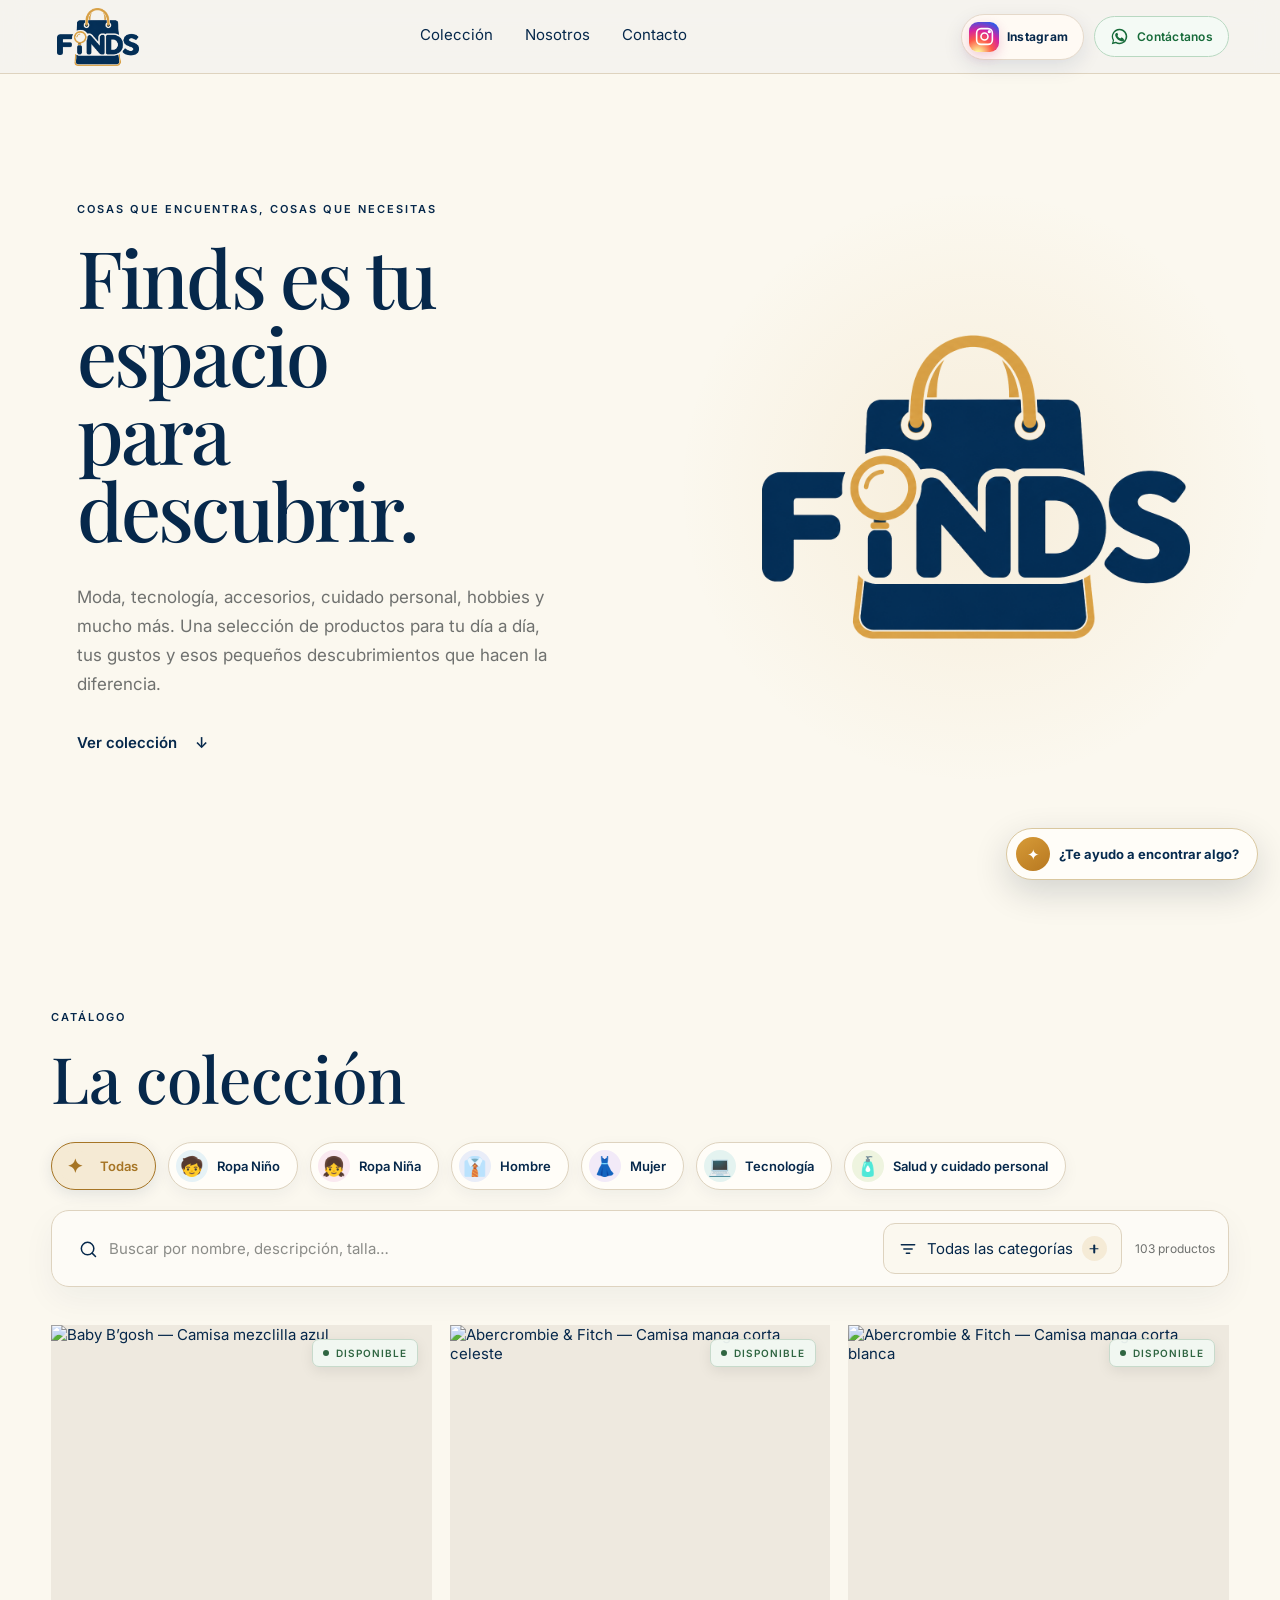
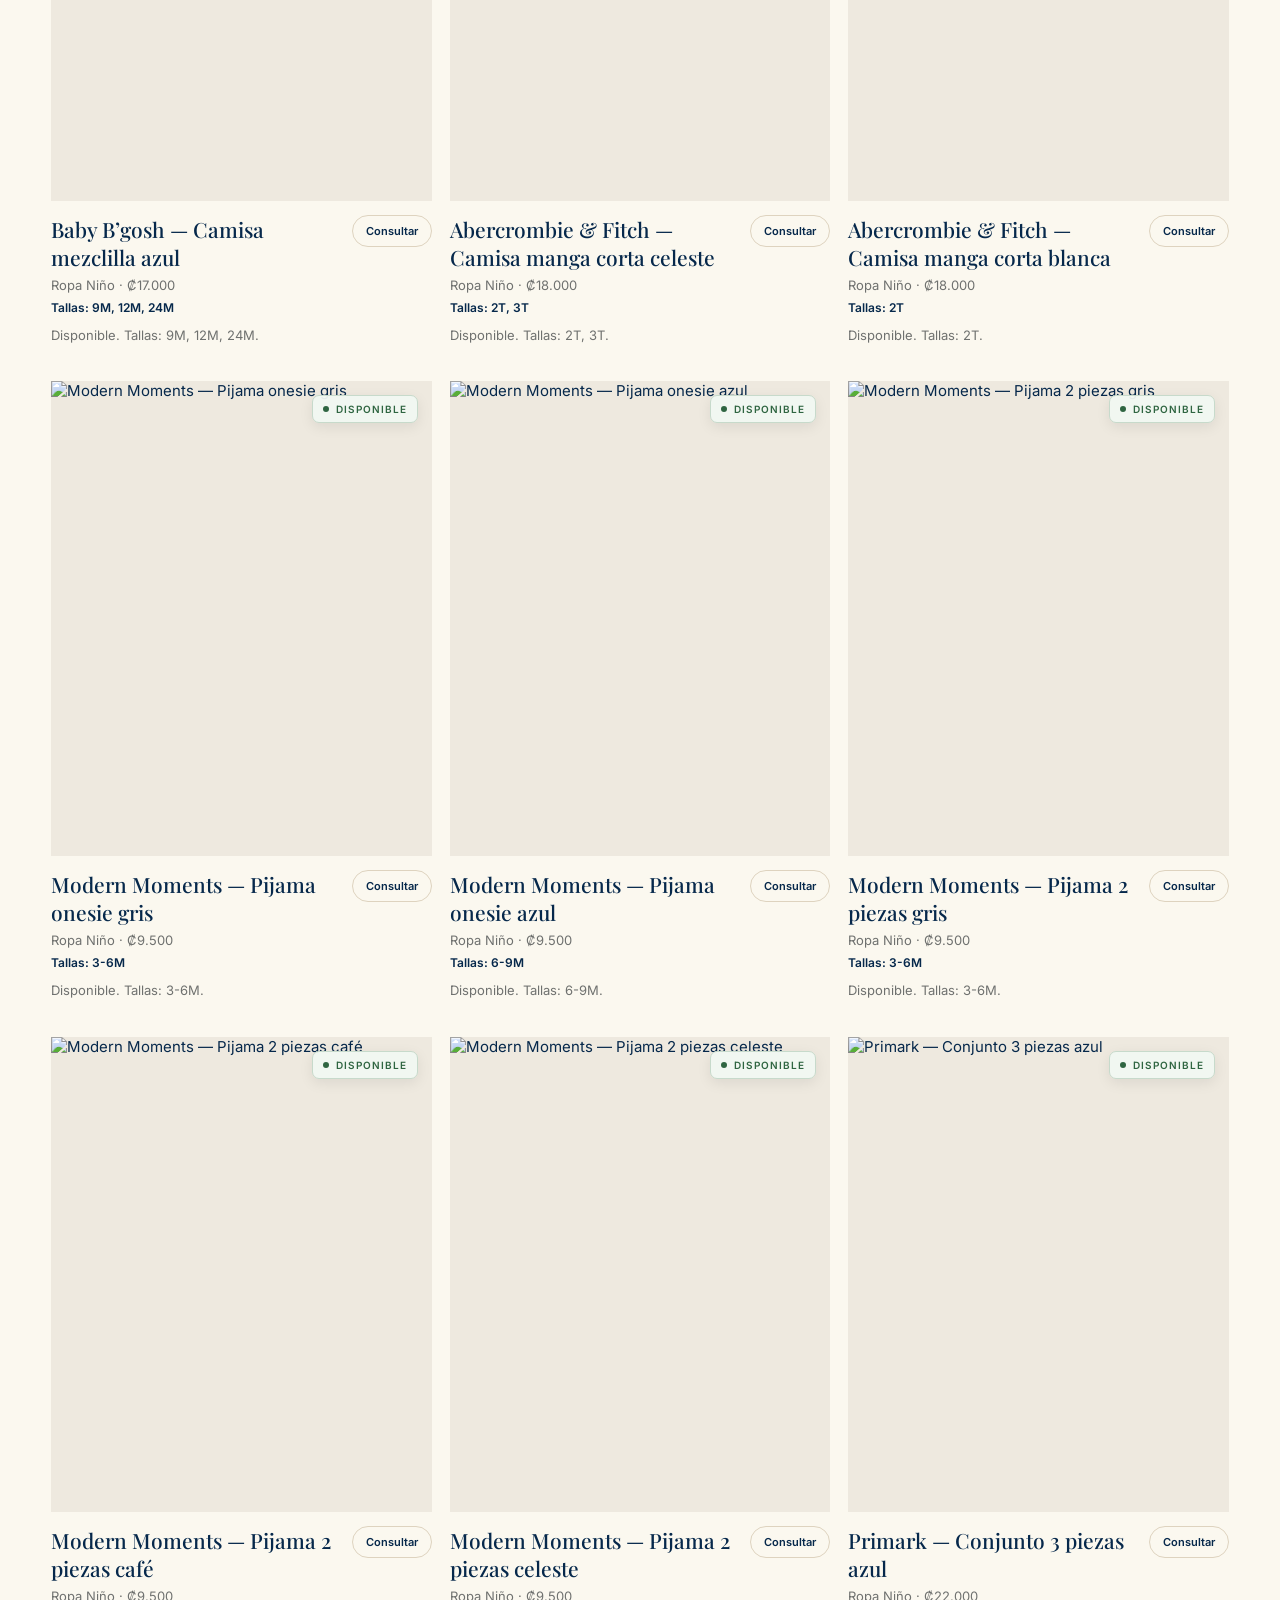
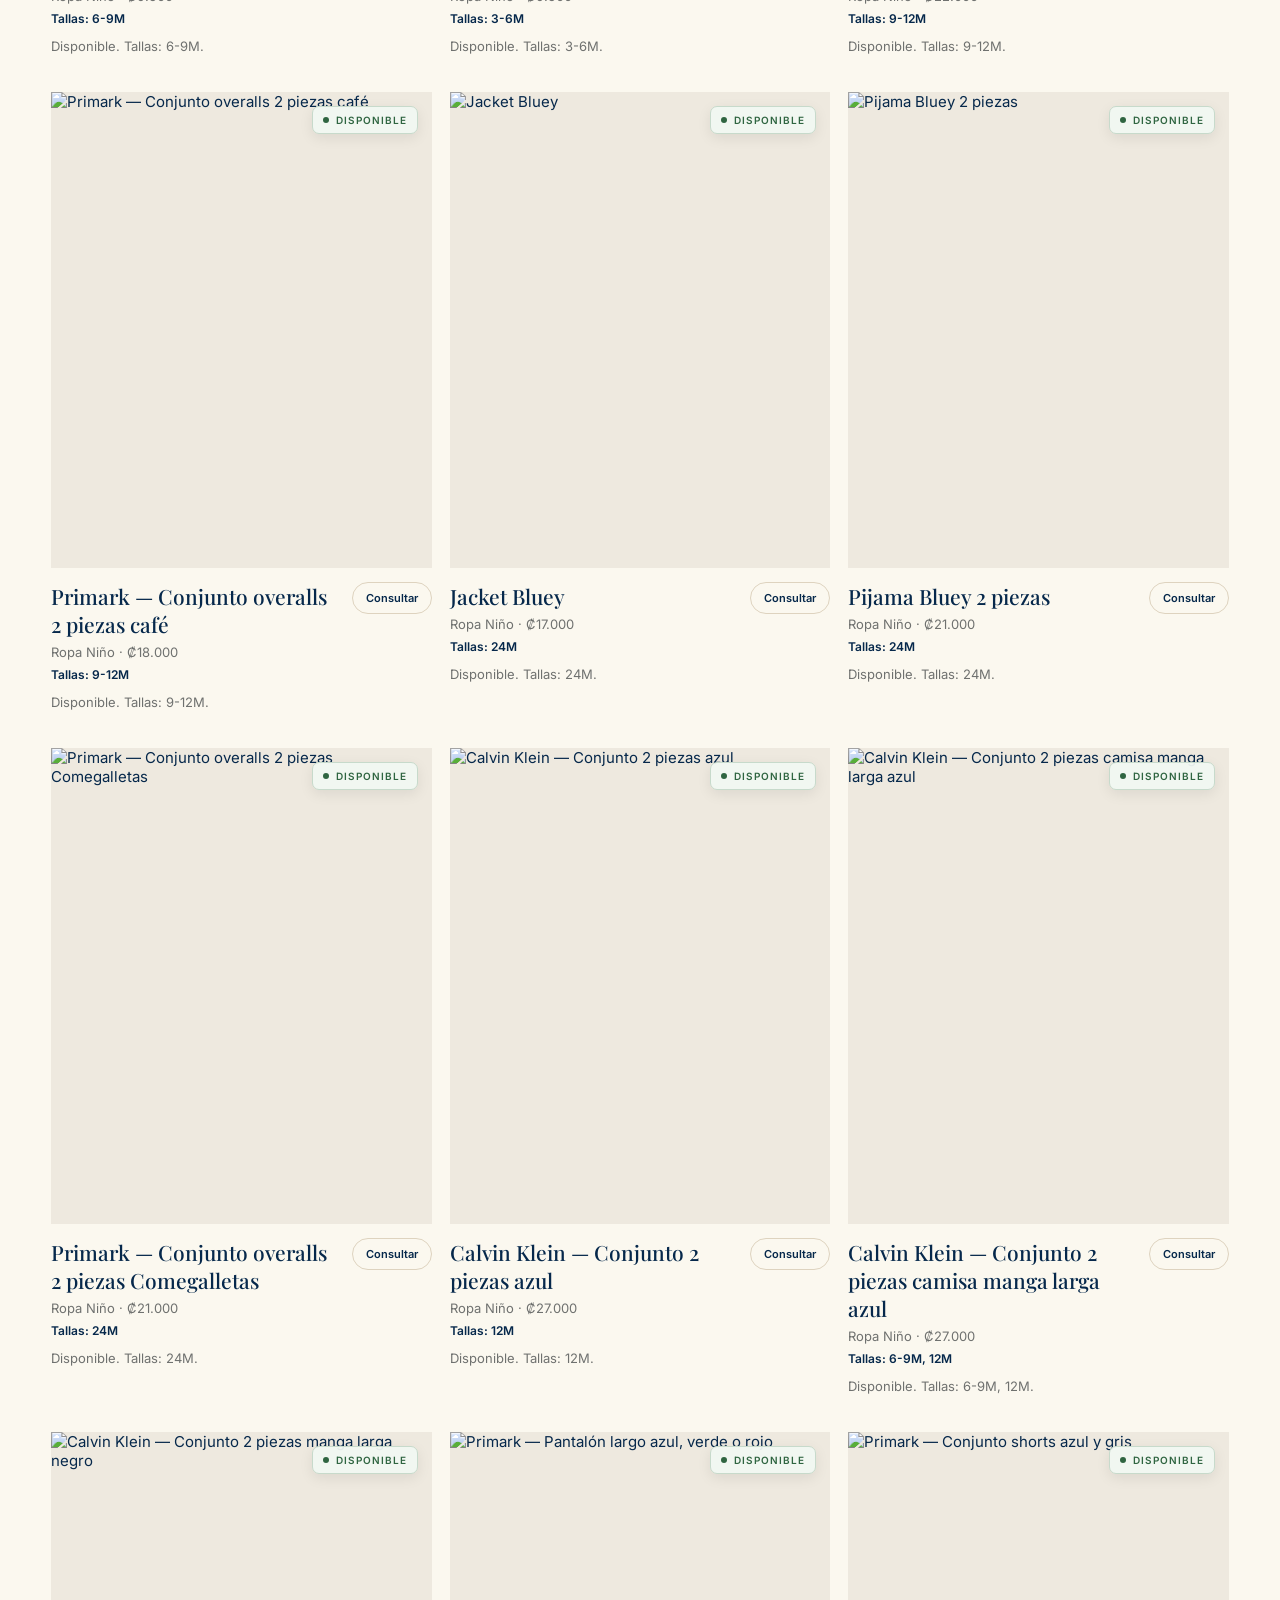
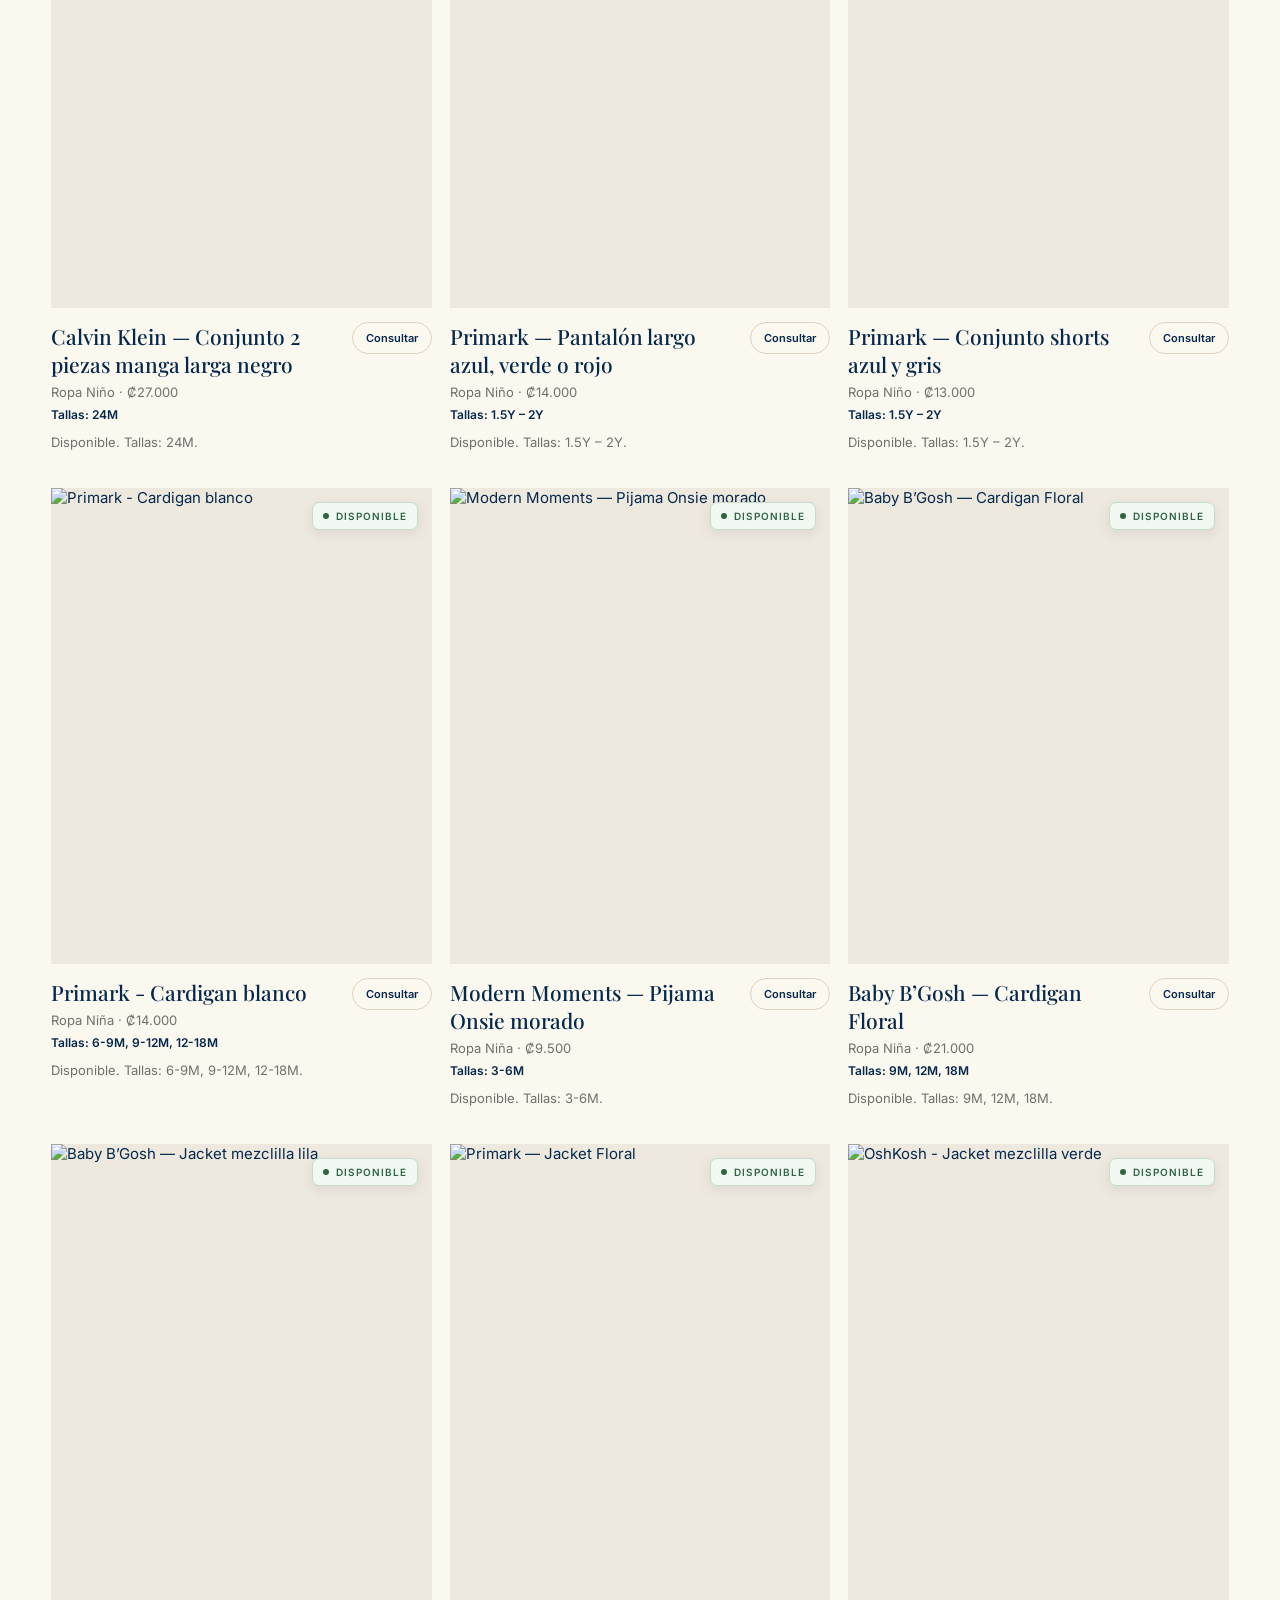
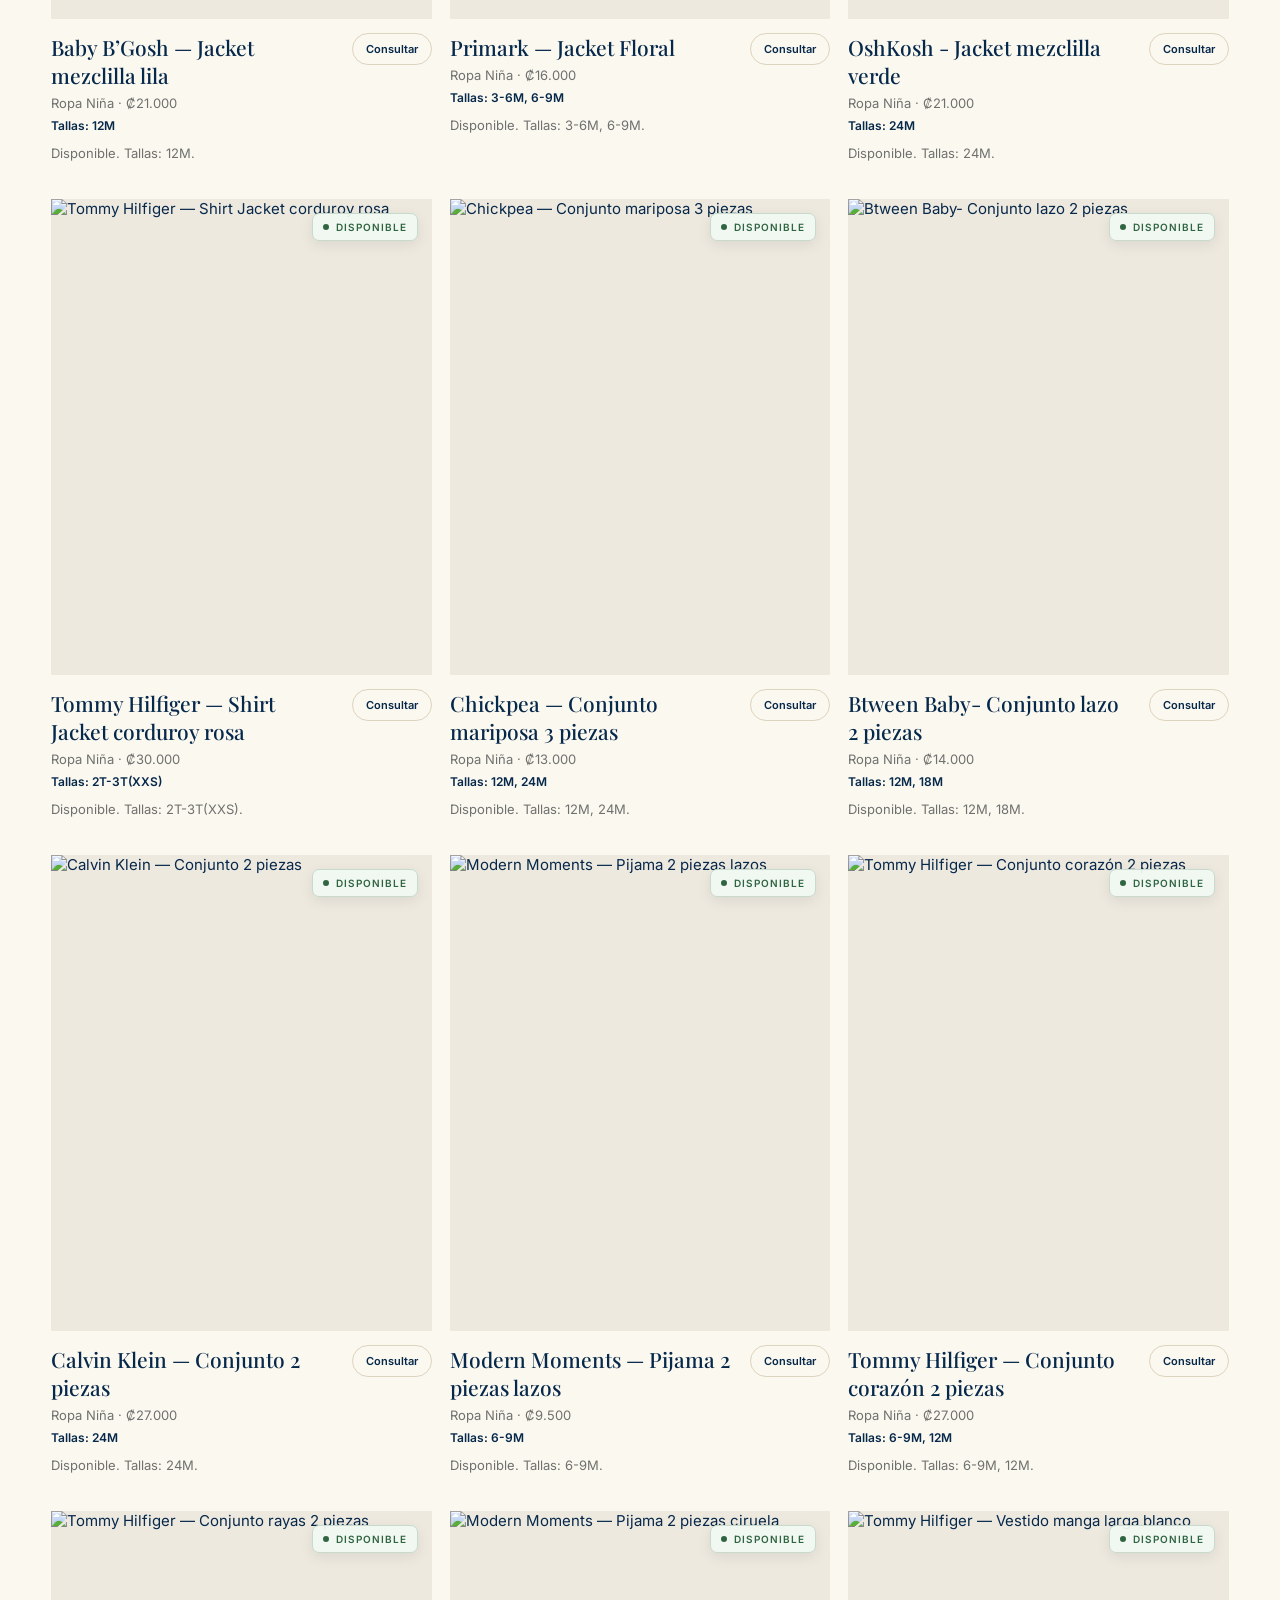
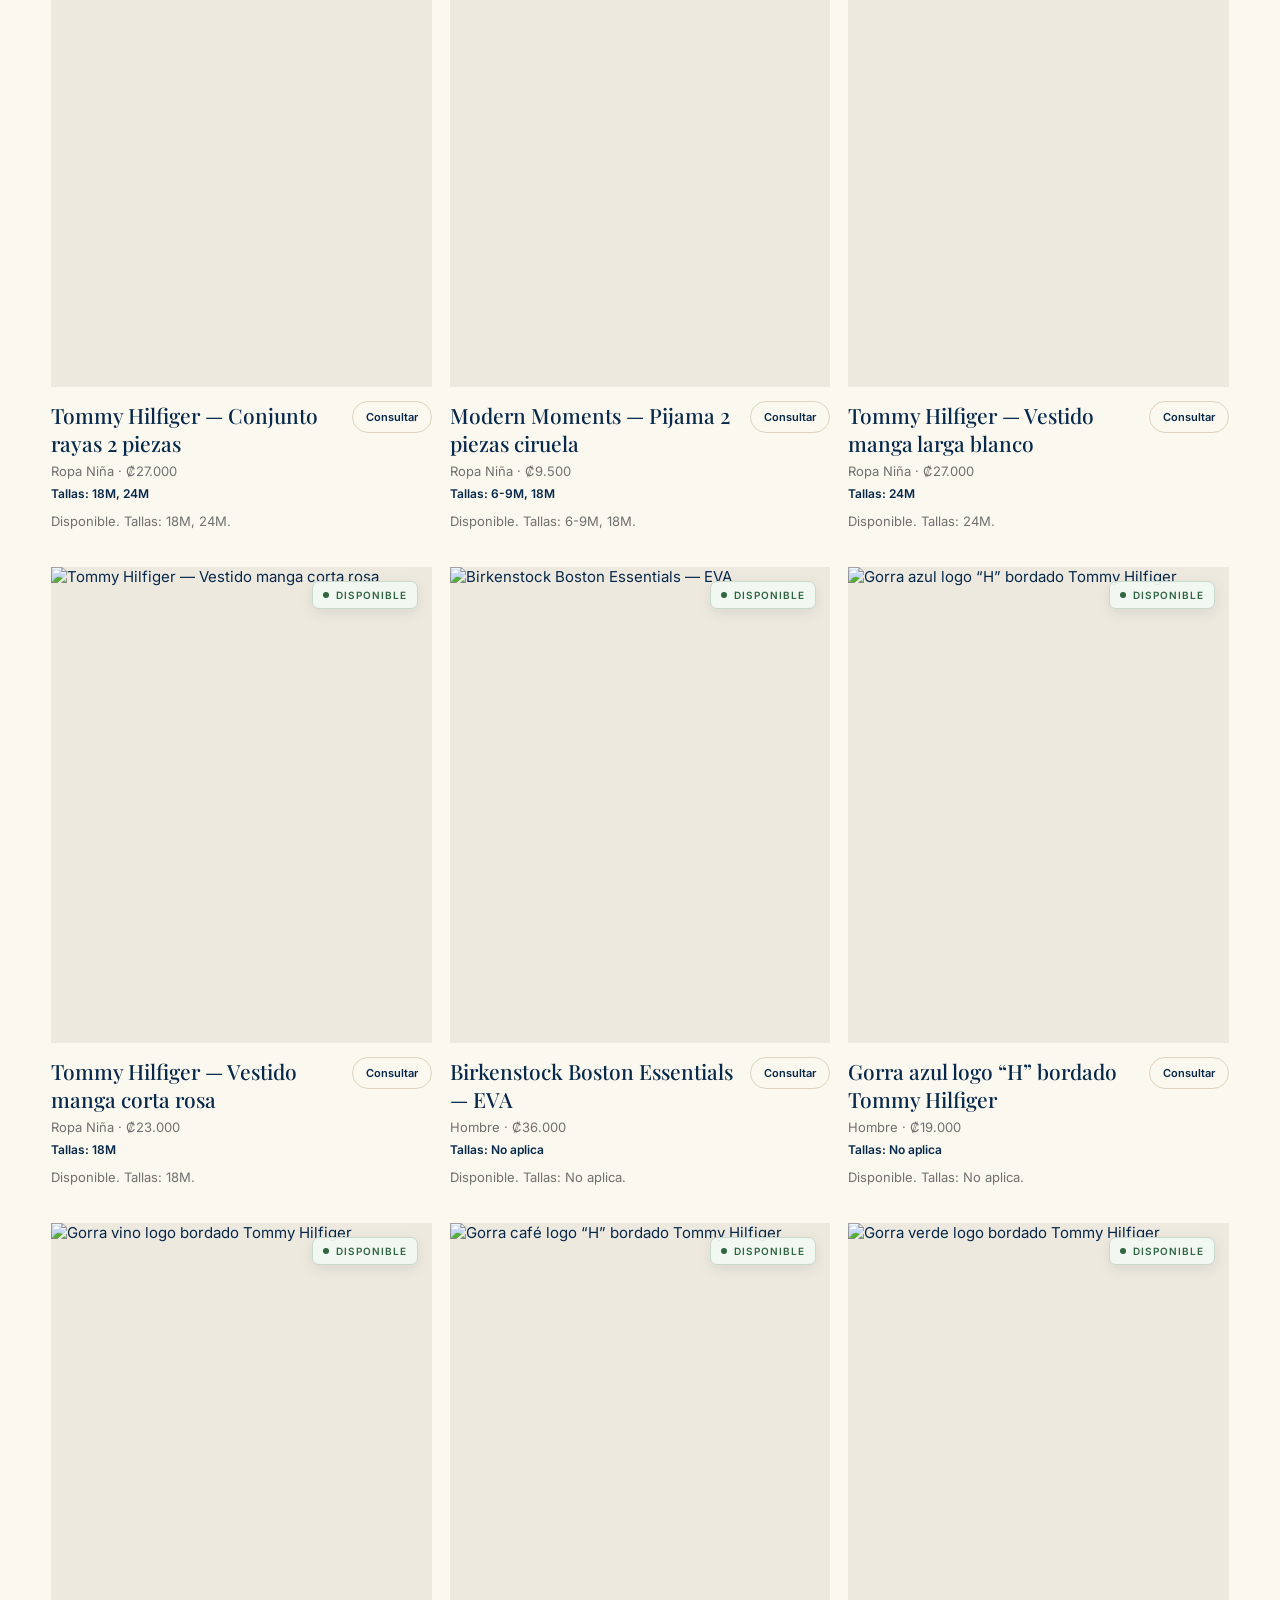
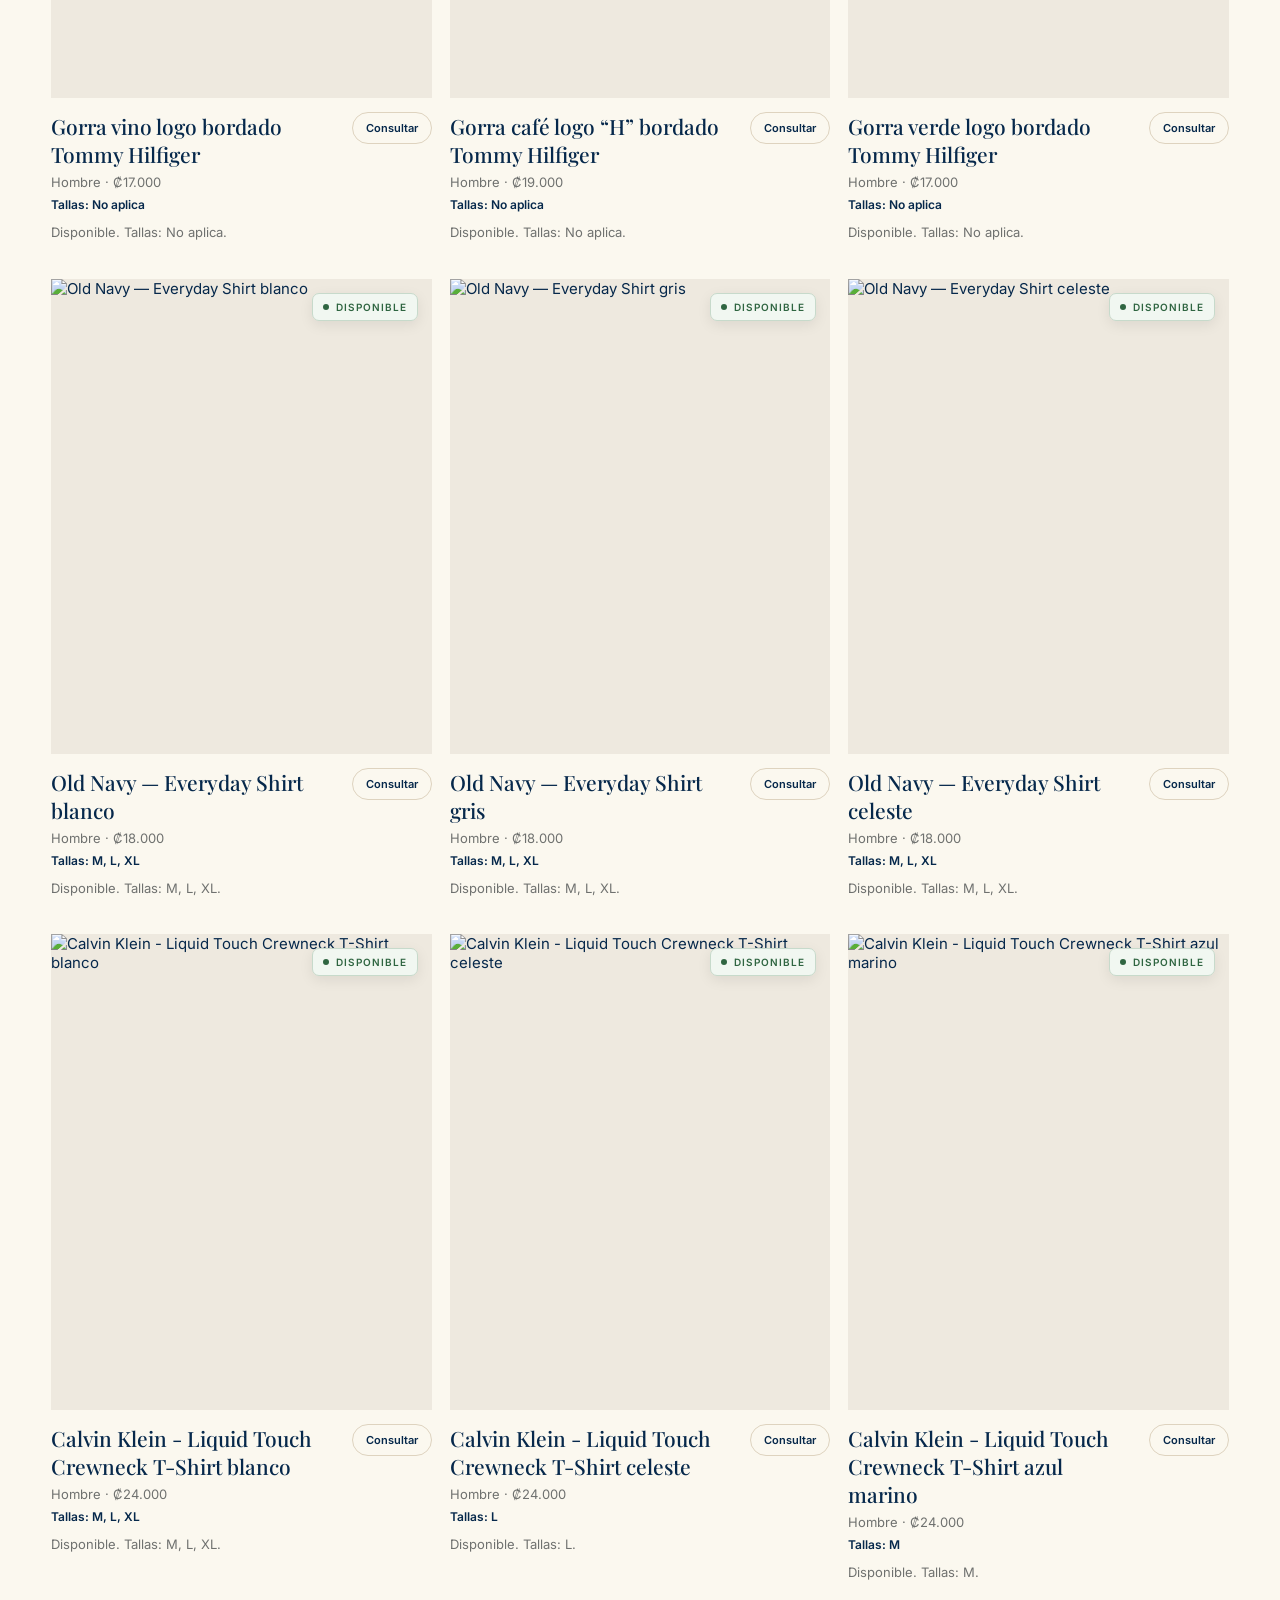
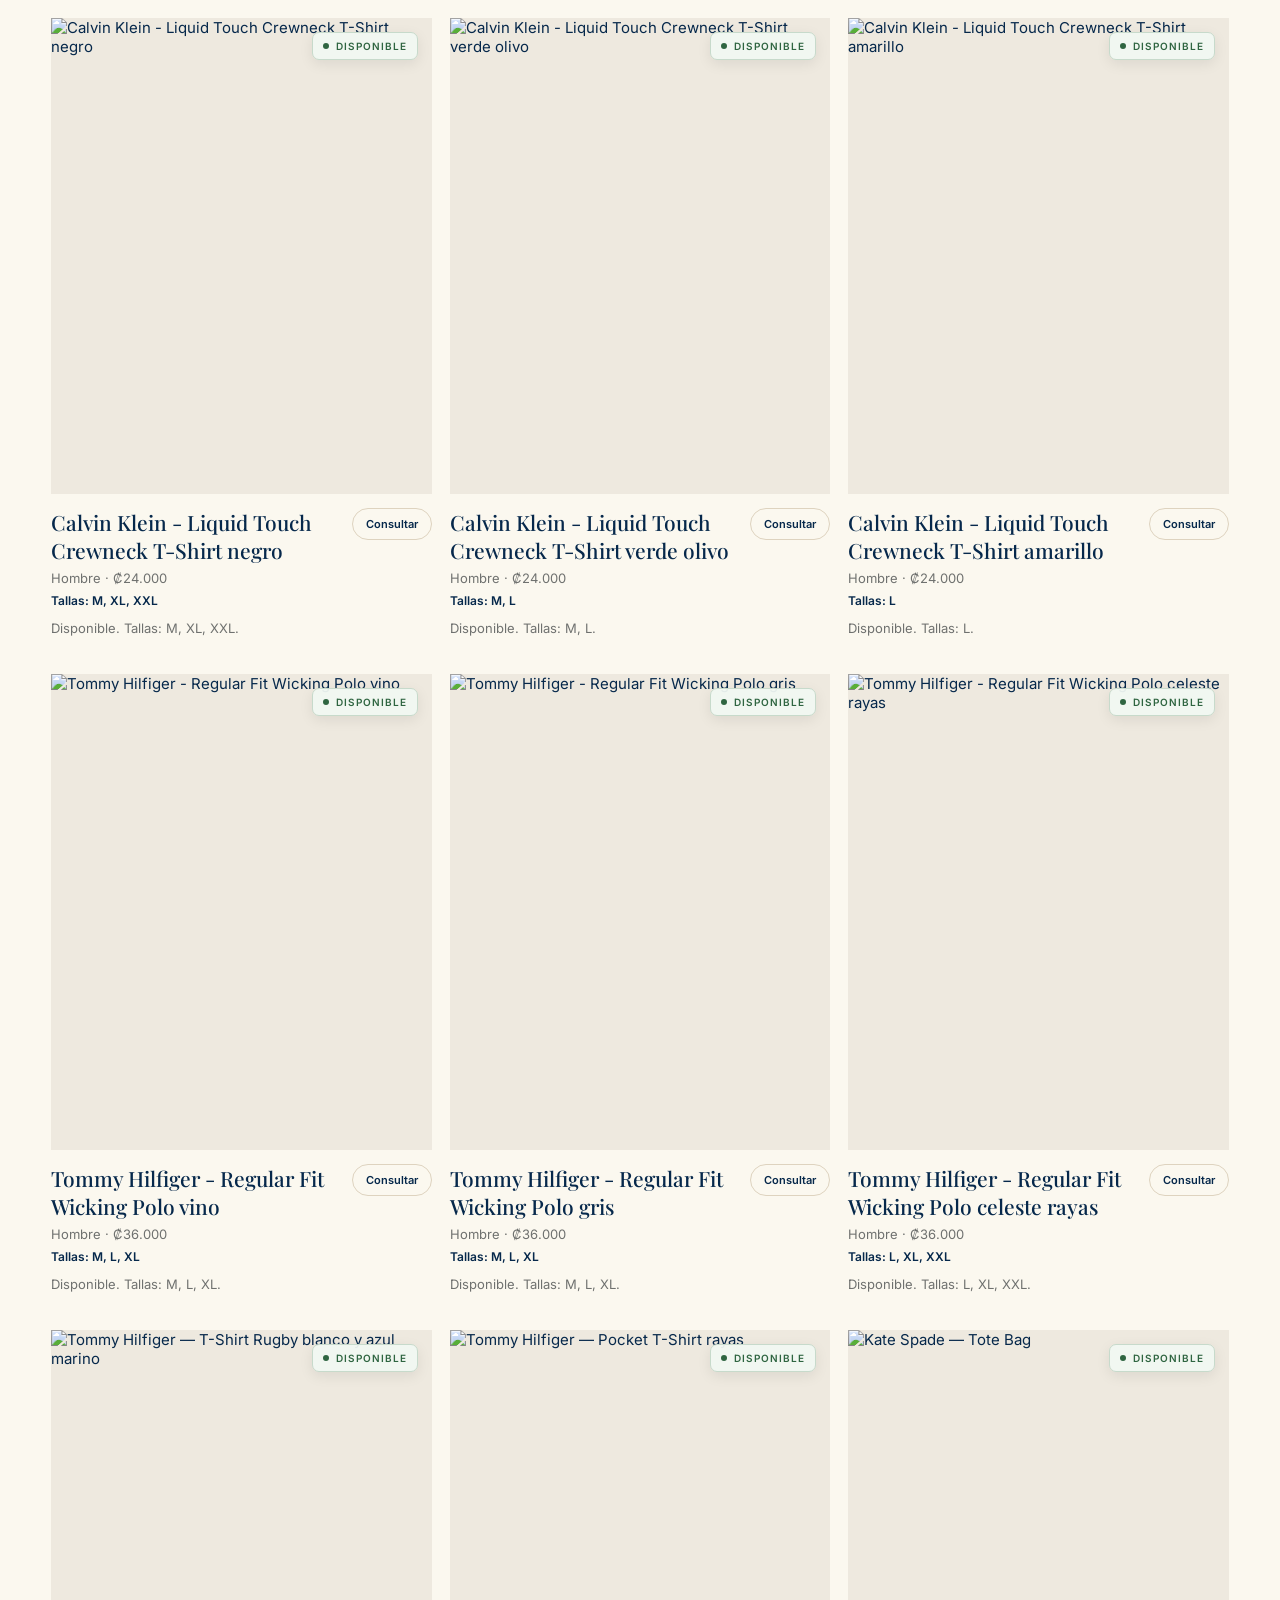
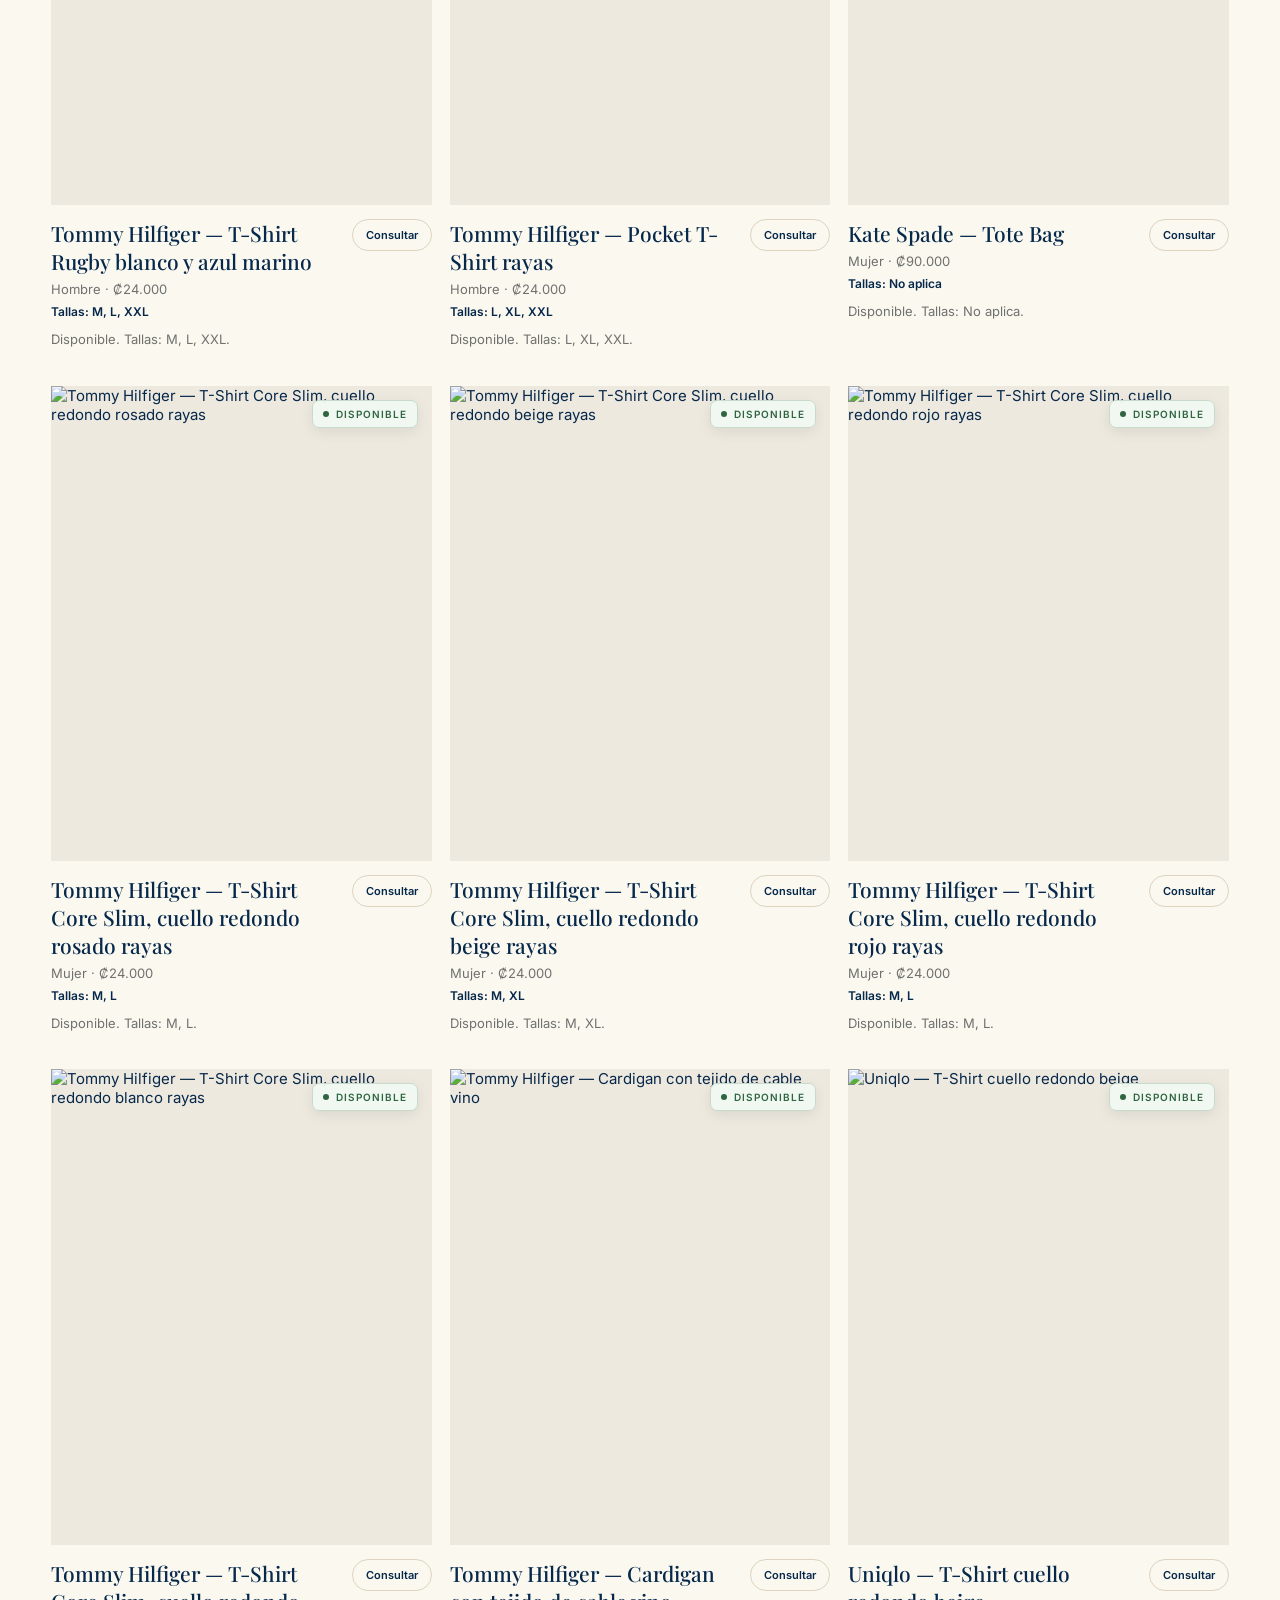
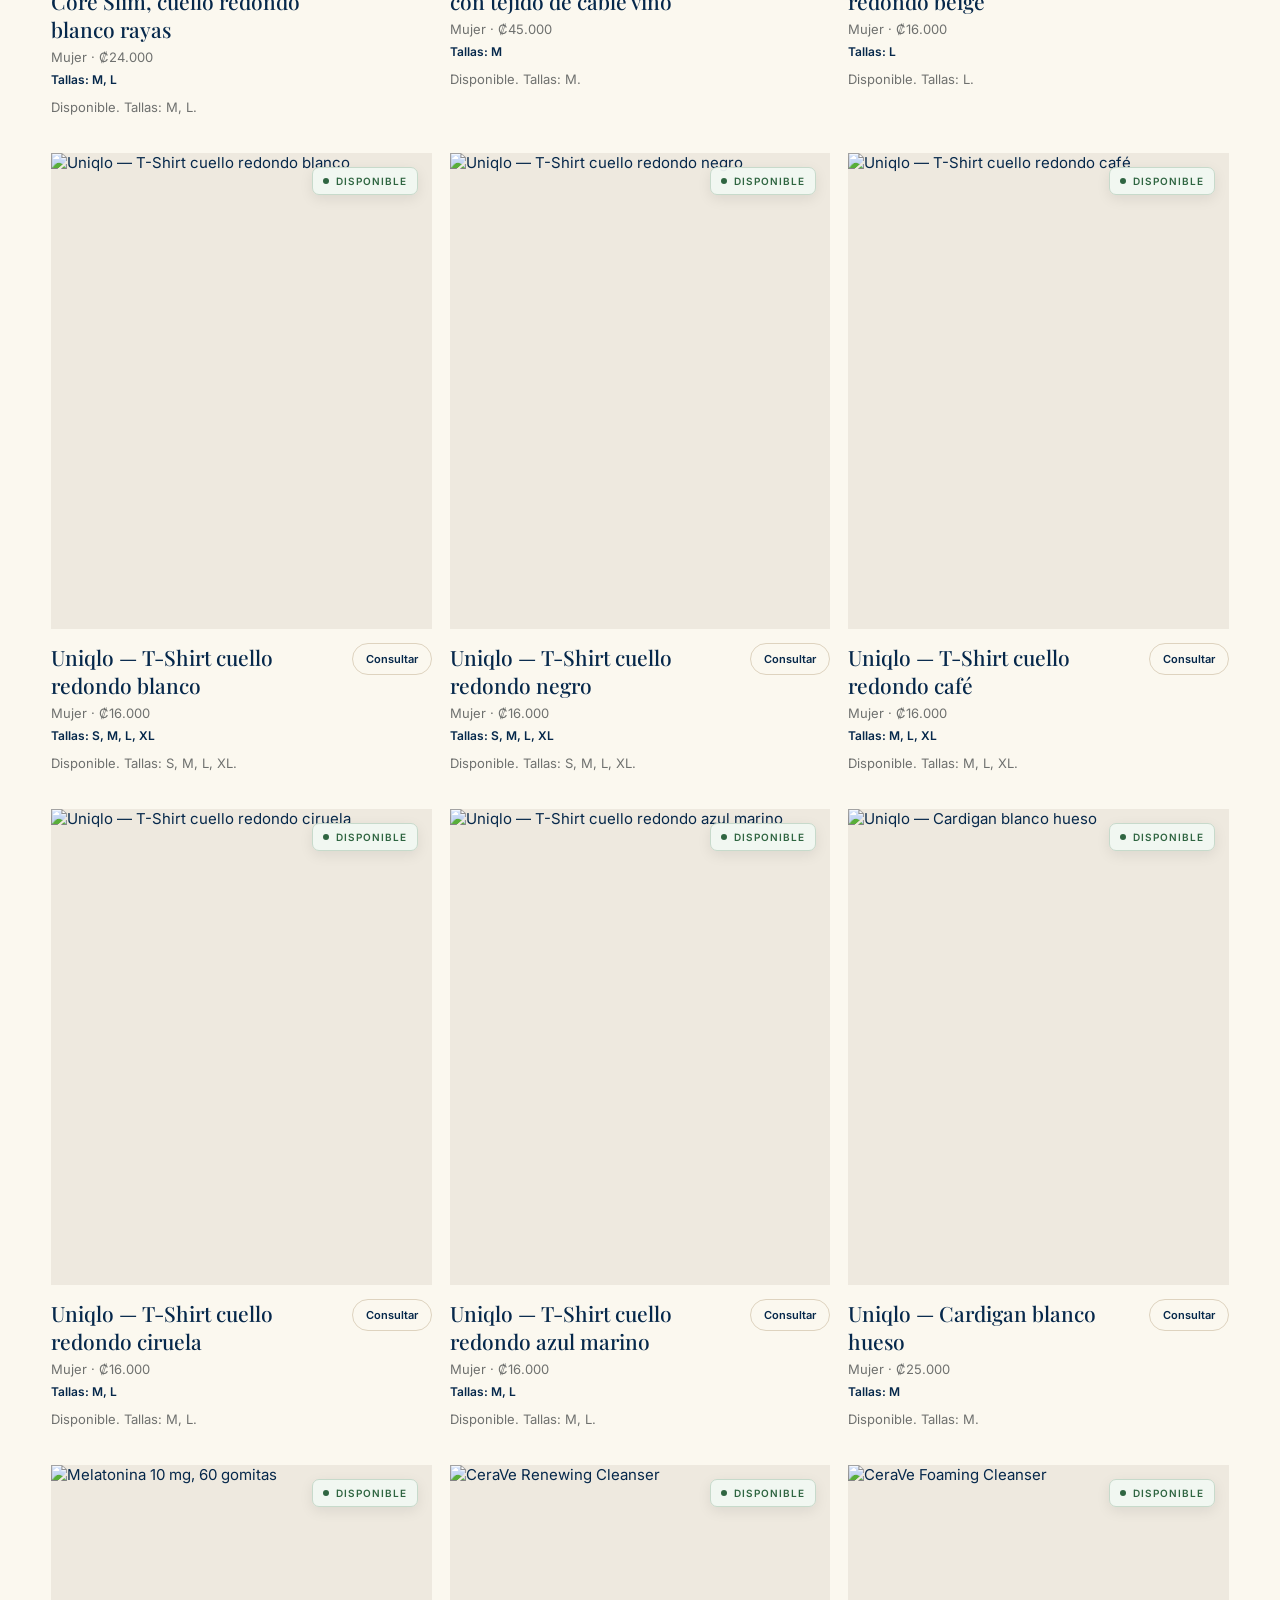
==== index.html @ 763e4878 "Agregar asistente inteligente del catálogo" ====
<!doctype html>
<html lang="es">
<head>
  <meta charset="UTF-8">
  <meta name="viewport" content="width=device-width, initial-scale=1.0">
  <meta name="description" content="Finds es tu espacio para descubrir moda, tecnología, accesorios, cuidado personal, hobbies y mucho más.">
  <title>Finds — Catálogo</title>
  <link rel="preconnect" href="https://fonts.googleapis.com">
  <link rel="preconnect" href="https://fonts.gstatic.com" crossorigin>
  <link href="https://fonts.googleapis.com/css2?family=Inter:wght@400;500;600&family=Playfair+Display:wght@500;600&display=swap" rel="stylesheet">
  <link rel="stylesheet" href="styles.css?v=33">
</head>
<body>
  <header class="site-header">
    <a class="brand" href="#inicio" aria-label="Finds — Ir al inicio"><img src="logo-finds.png?v=2" alt="Finds"></a>
    <nav aria-label="Navegación principal">
      <a href="#coleccion">Colección</a>
      <a href="#nosotros">Nosotros</a>
      <a href="#contacto">Contacto</a>
    </nav>
    <div class="header-actions">
      <a class="header-instagram instagram-link" href="https://www.instagram.com/finds_cr/" target="_blank" rel="noopener" aria-label="Seguir a Finds en Instagram">
        <span class="instagram-logo" aria-hidden="true"><svg viewBox="0 0 24 24"><rect x="3" y="3" width="18" height="18" rx="5"></rect><circle cx="12" cy="12" r="4"></circle><circle cx="17.5" cy="6.5" r="1"></circle></svg></span>
        <span class="instagram-label">Instagram</span>
      </a>
      <a class="header-whatsapp whatsapp-general" href="#" target="_blank" rel="noopener" aria-label="Contactar a Finds por WhatsApp">
        <svg viewBox="0 0 32 32" aria-hidden="true">
          <path d="M16 3a13 13 0 0 0-11.2 19.6L3 29l6.6-1.7A13 13 0 1 0 16 3Zm0 23.6c-2.1 0-4.1-.6-5.8-1.7l-.4-.2-3.9 1 1.1-3.8-.3-.4A10.6 10.6 0 1 1 16 26.6Zm5.8-8c-.3-.2-1.9-.9-2.2-1-.3-.1-.5-.2-.7.2-.2.3-.8 1-1 1.2-.2.2-.4.2-.7.1-1.9-.9-3.2-1.7-4.5-3.9-.3-.5.3-.5.9-1.7.1-.2 0-.4 0-.6l-1-2.5c-.3-.6-.6-.5-.9-.5h-.7c-.3 0-.7.1-1 .5-.3.3-1.3 1.3-1.3 3.2s1.4 3.7 1.6 4c.2.3 2.7 4.1 6.5 5.7.9.4 1.6.6 2.2.8.9.3 1.7.2 2.4.1.7-.1 1.9-.8 2.2-1.5.3-.7.3-1.4.2-1.5-.2-.3-.4-.4-.7-.6Z"/>
        </svg>
        <span>Contáctanos</span>
      </a>
      <button class="menu-button" aria-label="Abrir menú" aria-expanded="false">Menú</button>
    </div>
  </header>

  <main>
    <section class="hero" id="inicio">
      <div class="hero-copy">
        <p class="eyebrow">Cosas que encuentras, cosas que necesitas</p>
        <h1>Finds es tu espacio<br>para descubrir.</h1>
        <p class="intro">Moda, tecnología, accesorios, cuidado personal, hobbies y mucho más. Una selección de productos para tu día a día, tus gustos y esos pequeños descubrimientos que hacen la diferencia.</p>
        <a class="text-link" href="#coleccion">Ver colección <span aria-hidden="true">↓</span></a>
      </div>
      <div class="hero-art">
        <img class="hero-logo" src="logo-finds.png?v=2" alt="Finds">
      </div>
    </section>

    <section class="catalog-section" id="coleccion">
      <div class="section-heading">
        <div>
          <p class="eyebrow">Catálogo</p>
          <h2>La colección</h2>
        </div>
      </div>
      <div class="category-shortcuts" role="group" aria-label="Categorías del catálogo">
        <button class="category-shortcut active" type="button" data-filter="Todos" aria-pressed="true" style="--category-color:#a67525;--category-tint:#f5ead4"><span class="category-shortcut-icon" aria-hidden="true">✦</span><span>Todas</span></button>
        <button class="category-shortcut" type="button" data-filter="nino" aria-pressed="false" style="--category-color:#38738b;--category-tint:#e6f2f6"><span class="category-shortcut-icon" aria-hidden="true">🧒</span><span>Ropa Niño</span></button>
        <button class="category-shortcut" type="button" data-filter="nina" aria-pressed="false" style="--category-color:#ae5d7e;--category-tint:#fae9f0"><span class="category-shortcut-icon" aria-hidden="true">👧</span><span>Ropa Niña</span></button>
        <button class="category-shortcut" type="button" data-filter="hombre" aria-pressed="false" style="--category-color:#536b9b;--category-tint:#e9edf8"><span class="category-shortcut-icon" aria-hidden="true">👔</span><span>Hombre</span></button>
        <button class="category-shortcut" type="button" data-filter="mujer" aria-pressed="false" style="--category-color:#885d9b;--category-tint:#f2eaf8"><span class="category-shortcut-icon" aria-hidden="true">👗</span><span>Mujer</span></button>
        <button class="category-shortcut" type="button" data-filter="tecnologia" aria-pressed="false" style="--category-color:#2d7b78;--category-tint:#e4f3f0"><span class="category-shortcut-icon" aria-hidden="true">💻</span><span>Tecnología</span></button>
        <button class="category-shortcut" type="button" data-filter="salud" aria-pressed="false" style="--category-color:#6b813a;--category-tint:#eef4df"><span class="category-shortcut-icon" aria-hidden="true">🧴</span><span>Salud y cuidado personal</span></button>
      </div>
      <div class="catalog-tools" role="search" aria-label="Buscar y filtrar el catálogo">
        <label class="catalog-search" for="catalog-search">
          <svg viewBox="0 0 24 24" aria-hidden="true"><path d="m21 21-4.35-4.35m2.35-5.15A7.5 7.5 0 1 1 4 11.5a7.5 7.5 0 0 1 15 0Z"/></svg>
          <input id="catalog-search" type="search" placeholder="Buscar por nombre, descripción, talla…" autocomplete="off">
        </label>
        <div class="category-filter">
          <button class="category-filter-button" id="category-filter-button" type="button" aria-expanded="false" aria-controls="category-menu">
            <svg viewBox="0 0 24 24" aria-hidden="true"><path d="M4 7h16M7 12h10m-7 5h4"/></svg>
            <span id="category-filter-label">Todas las categorías</span>
            <span class="category-toggle-icon" aria-hidden="true"></span>
          </button>
          <div class="category-menu" id="category-menu" role="menu" hidden>
            <button class="category-option active" type="button" role="menuitemradio" aria-checked="true" data-filter="Todos">Todas las categorías</button>
            <button class="category-option" type="button" role="menuitemradio" aria-checked="false" data-filter="nino">Ropa Niño</button>
            <button class="category-option" type="button" role="menuitemradio" aria-checked="false" data-filter="nina">Ropa Niña</button>
            <button class="category-option" type="button" role="menuitemradio" aria-checked="false" data-filter="hombre">Hombre</button>
            <button class="category-option" type="button" role="menuitemradio" aria-checked="false" data-filter="mujer">Mujer</button>
            <button class="category-option" type="button" role="menuitemradio" aria-checked="false" data-filter="tecnologia">Tecnología</button>
            <button class="category-option" type="button" role="menuitemradio" aria-checked="false" data-filter="salud">Salud y cuidado personal</button>
          </div>
        </div>
        <p class="results-count" id="results-count" aria-live="polite"></p>
      </div>
      <div class="product-grid" id="product-grid" aria-live="polite"></div>
    </section>

    <section class="story" id="nosotros">
      <p class="eyebrow">Acerca de nosotros</p>
      <div class="story-copy">
        <h2>¡Bienvenidos a Finds!</h2>
        <p><strong>Cosas que encuentras, cosas que necesitas.</strong></p>
        <p>En Finds creemos que siempre hay algo especial en descubrir un producto que te encanta, que hace tu vida más sencilla o que simplemente no sabías que necesitabas.</p>
        <p>Somos una tienda en línea que nace con una idea sencilla: reunir en un solo lugar una selección de productos que combinan estilo, utilidad, calidad y buenos precios.</p>
        <p>Desde ropa y accesorios hasta tecnología, productos de salud y cuidado personal, artículos para tus hobbies y mucho más, en Finds buscamos ofrecer opciones para diferentes gustos, necesidades y estilos de vida.</p>
        <p>Nos apasiona descubrir productos interesantes, encontrar buenas oportunidades y compartirlas con vos. Por eso, queremos que cada visita a nuestra tienda sea una experiencia de descubrimiento, donde podás encontrar tanto lo que estabas buscando como algo que te sorprenda.</p>
        <p>Creemos en una experiencia de compra sencilla, cercana y confiable, con variedad de productos y atención a los detalles.</p>
        <p><strong>Porque las mejores compras a veces no se buscan… ¡se encuentran!</strong></p>
        <span class="story-note">Finds. Cosas que encuentras, cosas que necesitas.</span>
      </div>
    </section>

    <section class="contact" id="contacto">
      <p class="eyebrow">Atención personal</p>
      <h2>¿Te interesa una pieza?</h2>
      <p>Escríbenos para confirmar disponibilidad, formas de entrega y resolver cualquier consulta. También puedes seguir nuestros nuevos hallazgos en Instagram.</p>
      <div class="contact-actions">
        <a class="primary-button whatsapp-general" href="#" target="_blank" rel="noopener">Hablar por WhatsApp</a>
        <a class="instagram-button instagram-link" href="https://www.instagram.com/finds_cr/" target="_blank" rel="noopener">
          <span class="instagram-icon" aria-hidden="true"><svg viewBox="0 0 24 24"><rect x="3" y="3" width="18" height="18" rx="5"></rect><circle cx="12" cy="12" r="4"></circle><circle cx="17.5" cy="6.5" r="1"></circle></svg></span>
          <span><strong>@finds_cr</strong><small>Síguenos en Instagram</small></span>
        </a>
      </div>
    </section>
  </main>

  <footer>
    <a class="brand brand-footer" href="#inicio" aria-label="Finds — Volver al inicio"><img src="logo-finds.png?v=2" alt="Finds"></a>
    <p>Catálogo independiente · Costa Rica</p>
    <a class="footer-instagram instagram-link" href="https://www.instagram.com/finds_cr/" target="_blank" rel="noopener" aria-label="Instagram de Finds"><span class="instagram-logo instagram-logo-small" aria-hidden="true"><svg viewBox="0 0 24 24"><rect x="3" y="3" width="18" height="18" rx="5"></rect><circle cx="12" cy="12" r="4"></circle><circle cx="17.5" cy="6.5" r="1"></circle></svg></span><span>@finds_cr</span></a>
    <p id="copyright"></p>
  </footer>

  <div class="image-viewer" id="image-viewer" role="dialog" aria-modal="true" aria-labelledby="image-viewer-caption" hidden>
    <button class="image-viewer-close" type="button" aria-label="Cerrar imagen" data-close-viewer>×</button>
    <figure class="image-viewer-content">
      <img id="image-viewer-photo" src="" alt="">
      <figcaption class="image-viewer-details">
        <strong id="image-viewer-caption"></strong>
        <span id="image-viewer-meta"></span>
        <span id="image-viewer-description"></span>
      </figcaption>
      <a class="image-viewer-contact" id="image-viewer-contact" href="#" target="_blank" rel="noopener">
        <span class="image-viewer-contact-icon" aria-hidden="true">
          <svg viewBox="0 0 32 32">
            <path d="M16 3a13 13 0 0 0-11.2 19.6L3 29l6.6-1.7A13 13 0 1 0 16 3Zm0 23.6c-2.1 0-4.1-.6-5.8-1.7l-.4-.2-3.9 1 1.1-3.8-.3-.4A10.6 10.6 0 1 1 16 26.6Zm5.8-8c-.3-.2-1.9-.9-2.2-1-.3-.1-.5-.2-.7.2-.2.3-.8 1-1 1.2-.2.2-.4.2-.7.1-1.9-.9-3.2-1.7-4.5-3.9-.3-.5.3-.5.9-1.7.1-.2 0-.4 0-.6l-1-2.5c-.3-.6-.6-.5-.9-.5h-.7c-.3 0-.7.1-1 .5-.3.3-1.3 1.3-1.3 3.2s1.4 3.7 1.6 4c.2.3 2.7 4.1 6.5 5.7.9.4 1.6.6 2.2.8.9.3 1.7.2 2.4.1.7-.1 1.9-.8 2.2-1.5.3-.7.3-1.4.2-1.5-.2-.3-.4-.4-.7-.6Z"/>
          </svg>
        </span>
        <span><strong>¿Te gusta?</strong><small>Contáctanos para más información y disponibilidad.</small></span>
      </a>
    </figure>
  </div>

  <dialog class="lead-dialog" id="lead-dialog">
    <form id="lead-form">
      <button class="lead-close" type="button" aria-label="Cerrar">×</button>
      <p class="eyebrow">Atención personalizada</p><h2>Antes de conversar</h2>
      <p>Déjanos tus datos para atenderte mejor y mantener el historial de tu consulta.</p>
      <label>Nombre<input name="name" required autocomplete="name" maxlength="100"></label>
      <label>Teléfono<input name="phone" required autocomplete="tel" inputmode="tel" minlength="8" maxlength="20" placeholder="8888-8888"></label>
      <label>Correo <small>(opcional)</small><input name="email" type="email" autocomplete="email" maxlength="140"></label>
      <label class="lead-consent"><input name="consent" type="checkbox" required> Acepto que Finds guarde estos datos para atender mis consultas y dar seguimiento a futuras compras.</label>
      <p id="lead-status" aria-live="polite"></p><button class="primary-button" type="submit">Continuar a WhatsApp</button>
    </form>
  </dialog>

  <aside class="finds-assistant" id="finds-assistant" aria-label="Asistente de Finds">
    <button class="assistant-launcher" id="assistant-launcher" type="button" aria-expanded="false" aria-controls="assistant-panel"><span aria-hidden="true">✦</span><strong>¿Te ayudo a encontrar algo?</strong></button>
    <section class="assistant-panel" id="assistant-panel" hidden>
      <header><div><span class="assistant-mark" aria-hidden="true">✦</span><div><strong>Finds te ayuda</strong><small>Consulta nuestro catálogo</small></div></div><button id="assistant-close" type="button" aria-label="Minimizar asistente">−</button></header>
      <div class="assistant-messages" id="assistant-messages" aria-live="polite"><div class="assistant-message is-bot">¡Hola! Puedo ayudarte a encontrar productos, tallas, precios y disponibilidad.</div></div>
      <div class="assistant-suggestions" id="assistant-suggestions"><button type="button">Ver productos disponibles</button><button type="button">Buscar por talla</button><button type="button">Buscar por precio</button></div>
      <form id="assistant-form"><label class="sr-only" for="assistant-input">Escribe tu consulta</label><input id="assistant-input" maxlength="500" autocomplete="off" placeholder="Ej.: ropa para niño talla 2T"><button type="submit" aria-label="Enviar consulta">↑</button></form>
      <small class="assistant-privacy">Las conversaciones se guardan de forma anónima para mejorar la atención.</small>
    </section>
  </aside>

  <script src="app.js?v=32"></script>
  <script src="assistant.js?v=1"></script>
</body>
</html>
---- styles.css ----
:root {
  --ink: #06284b;
  --paper: #fbf8ef;
  --muted: #6f716f;
  --line: #ded3bf;
  --accent: #d69d40;
}

* { box-sizing: border-box; }
html { scroll-behavior: smooth; }
body {
  margin: 0;
  color: var(--ink);
  background: var(--paper);
  font-family: Inter, Arial, sans-serif;
  font-size: 15px;
}
a { color: inherit; text-decoration: none; }
button { font: inherit; }

.site-header {
  position: sticky;
  top: 0;
  z-index: 10;
  display: flex;
  align-items: center;
  justify-content: space-between;
  height: 74px;
  padding: 0 4vw;
  background: rgba(245, 243, 238, .94);
  border-bottom: 1px solid var(--line);
  backdrop-filter: blur(12px);
}
.brand { display: inline-flex; align-items: center; height: 58px; }
.brand img { display: block; width: 94px; height: 58px; object-fit: contain; }
nav { display: flex; gap: 32px; }
nav a, .text-link { border-bottom: 1px solid transparent; padding-bottom: 3px; }
nav a:hover, .text-link:hover { border-color: currentColor; }
.header-actions { display: flex; align-items: center; gap: 10px; }
.header-instagram { position: relative; display: inline-flex; align-items: center; gap: 8px; padding: 7px 15px 7px 7px; border: 1px solid #e5d9ca; border-radius: 999px; color: var(--ink); background: #fffaf4; box-shadow: 0 7px 20px rgba(6,40,75,.1); font-size: 12px; font-weight: 700; letter-spacing: .02em; transition: box-shadow .2s ease, transform .2s ease; animation: instagram-pulse 2.4s ease-in-out infinite; }
.instagram-logo { display: grid; width: 30px; height: 30px; flex: 0 0 auto; place-items: center; border-radius: 9px; color: white; background: radial-gradient(circle at 30% 105%,#fdf497 0 5%,#fdf497 6%,#fd5949 38%,#d6249f 62%,#285aeb 90%); box-shadow: 0 4px 12px rgba(193,53,132,.24); }
.instagram-logo svg { width: 21px; height: 21px; fill: none; stroke: currentColor; stroke-width: 1.8; }
.instagram-logo-small { width: 27px; height: 27px; border-radius: 8px; }
.instagram-logo-small svg { width: 18px; height: 18px; }
.header-instagram:hover { box-shadow: 0 10px 28px rgba(6,40,75,.25); transform: translateY(-2px); animation-play-state: paused; }
@keyframes instagram-pulse {
  0%, 62%, 100% { box-shadow: 0 7px 20px rgba(6,40,75,.16),0 0 0 0 rgba(214,157,64,0); }
  74% { box-shadow: 0 7px 20px rgba(6,40,75,.18),0 0 0 5px rgba(214,157,64,.18); }
  86% { box-shadow: 0 7px 20px rgba(6,40,75,.16),0 0 0 10px rgba(214,157,64,0); }
}
.header-whatsapp { position: relative; display: inline-flex; align-items: center; gap: 8px; padding: 10px 15px; border: 1px solid #b8d8c1; border-radius: 999px; color: #176b3a; background: #f4faf5; font-size: 12px; font-weight: 600; letter-spacing: .02em; transition: color .2s ease, background .2s ease, border-color .2s ease, transform .2s ease; animation: whatsapp-pulse 2.4s ease-in-out infinite; }
.header-whatsapp svg { width: 19px; height: 19px; fill: currentColor; }
.header-whatsapp:hover { color: white; background: #218b4f; border-color: #218b4f; transform: translateY(-1px); animation-play-state: paused; }
@keyframes whatsapp-pulse {
  0%, 65%, 100% { box-shadow: 0 0 0 0 rgba(33,139,79,0); }
  75% { box-shadow: 0 0 0 5px rgba(33,139,79,.12); }
  85% { box-shadow: 0 0 0 9px rgba(33,139,79,0); }
}
.menu-button { display: none; padding: 9px 15px; border: 1px solid var(--line); border-radius: 999px; background: transparent; cursor: pointer; }

.hero {
  min-height: calc(100vh - 74px);
  display: grid;
  grid-template-columns: 1.05fr .95fr;
}
.hero-copy { padding: clamp(70px, 10vw, 150px) 8vw 80px 6vw; }
.eyebrow { margin: 0 0 22px; text-transform: uppercase; letter-spacing: .18em; font-size: 11px; font-weight: 600; }
h1, h2 { font-family: "Playfair Display", Georgia, serif; font-weight: 500; margin: 0; }
h1 { font-size: clamp(48px, 6.2vw, 96px); line-height: .98; letter-spacing: -.035em; }
.intro { max-width: 510px; margin: 34px 0; color: var(--muted); font-size: 17px; line-height: 1.7; }
.text-link { display: inline-flex; gap: 18px; align-items: center; font-weight: 600; }

.hero-art {
  position: relative;
  overflow: hidden;
  min-height: 540px;
  display: grid;
  place-items: center;
  padding: clamp(48px, 7vw, 100px);
  background: radial-gradient(circle at center, rgba(214,157,64,.12), transparent 58%);
}
.hero-logo { display: block; width: min(100%, 680px); height: auto; }
.hero-art .shape { display: none; }
.shape { position: absolute; display: block; }
.shape-one { width: 54%; aspect-ratio: 1; background: #a87856; border-radius: 50%; left: 8%; top: 11%; }
.shape-two { width: 38%; height: 62%; background: var(--accent); right: 7%; top: 21%; transform: rotate(9deg); }
.shape-three { width: 58%; height: 18%; background: #ece7dc; left: 18%; bottom: 15%; transform: rotate(-8deg); }

.catalog-section { padding: 110px 4vw 130px; }
.section-heading { display: flex; justify-content: space-between; align-items: end; margin-bottom: 44px; }
.section-heading h2, .story h2, .contact h2 { font-size: clamp(40px, 5vw, 70px); line-height: 1; }
.catalog-tools { display: grid; grid-template-columns: minmax(260px, 1fr) auto auto; align-items: center; gap: 12px; margin: -10px 0 38px; padding: 12px; border: 1px solid var(--line); border-radius: 18px; background: rgba(255,255,255,.42); box-shadow: 0 12px 32px rgba(6,40,75,.05); }
.catalog-search { display: flex; align-items: center; gap: 11px; min-width: 0; padding: 0 14px; }
.catalog-search svg, .category-filter-button svg { flex: 0 0 auto; width: 20px; height: 20px; fill: none; stroke: currentColor; stroke-width: 1.8; stroke-linecap: round; }
.catalog-search input { width: 100%; padding: 12px 0; border: 0; outline: 0; color: var(--ink); background: transparent; font: inherit; }
.catalog-search input::placeholder { color: #8b8c88; }
.category-filter { position: relative; }
.category-filter-button { display: flex; align-items: center; gap: 9px; min-width: 225px; padding: 12px 14px; border: 1px solid var(--line); border-radius: 12px; color: var(--ink); background: var(--paper); cursor: pointer; text-align: left; }
.category-filter-button span:nth-child(2) { flex: 1; }
.category-toggle-icon { position: relative; flex: 0 0 auto !important; width: 25px; height: 25px; border-radius: 50%; background: rgba(214,157,64,.14); }
.category-toggle-icon::before, .category-toggle-icon::after { content: ""; position: absolute; top: 50%; left: 50%; width: 9px; height: 1.5px; border-radius: 2px; background: var(--ink); transform: translate(-50%, -50%); }
.category-toggle-icon::after { width: 1.5px; height: 9px; }
.category-filter-button[aria-expanded="true"] .category-toggle-icon { background: var(--accent); }
.category-filter-button[aria-expanded="true"] .category-toggle-icon::after { display: none; }
.category-menu { position: absolute; top: calc(100% + 8px); right: 0; z-index: 8; width: min(300px, calc(100vw - 32px)); padding: 7px; border: 1px solid var(--line); border-radius: 14px; background: #fffdf7; box-shadow: 0 18px 50px rgba(6,40,75,.16); }
.category-menu[hidden] { display: none; }
.category-option { display: flex; justify-content: space-between; width: 100%; padding: 11px 13px; border: 0; border-radius: 9px; color: var(--ink); background: transparent; cursor: pointer; text-align: left; }
.category-option:hover, .category-option.active { background: #f1eadc; }
.category-option.active::after { content: "✓"; color: var(--accent); font-weight: 700; }
.results-count { min-width: 82px; margin: 0; color: var(--muted); font-size: 12px; text-align: center; white-space: nowrap; }
.catalog-search:focus-within, .category-filter-button:focus-visible, .primary-button:focus-visible, .product-action:focus-visible { outline: 2px solid var(--accent); outline-offset: 2px; }
.empty-results { grid-column: 1 / -1; display: grid; justify-items: center; gap: 9px; padding: 70px 20px; border: 1px dashed var(--line); border-radius: 18px; color: var(--muted); text-align: center; }
.empty-results strong { color: var(--ink); font-family: "Playfair Display", serif; font-size: 26px; font-weight: 500; }
.empty-results button { margin-top: 8px; padding: 10px 16px; border: 1px solid var(--line); border-radius: 999px; color: var(--ink); background: transparent; cursor: pointer; }
.product-grid { display: grid; grid-template-columns: repeat(3, 1fr); gap: 36px 18px; }
.product-card { min-width: 0; }
.product-image {
  aspect-ratio: 4 / 5;
  position: relative;
  display: grid;
  place-items: center;
  overflow: hidden;
  background: var(--card-color, #ded9ce);
}
.product-image::before { content: ""; width: 47%; aspect-ratio: 1; border: 1px solid rgba(23,23,20,.45); border-radius: 50%; }
.product-image::after { content: ""; position: absolute; width: 26%; height: 48%; background: rgba(255,255,255,.52); transform: rotate(12deg); }
.product-image.has-photo::before, .product-image.has-photo::after { display: none; }
.product-image img { width: 100%; height: 100%; object-fit: cover; transition: transform .5s ease; }
.product-image.has-photo { cursor: zoom-in; }
.product-image.has-photo:focus-visible { outline: 3px solid var(--accent); outline-offset: 4px; }
.product-card:hover .product-image img { transform: scale(1.025); }
.demo-tag { position: absolute; top: 14px; left: 14px; z-index: 1; padding: 6px 8px; background: var(--paper); font-size: 10px; text-transform: uppercase; letter-spacing: .12em; }
.status-tag { position: absolute; top: 14px; right: 14px; z-index: 2; display: inline-flex; align-items: center; gap: 7px; padding: 7px 10px; border-radius: 7px; font-size: 10px; font-weight: 600; text-transform: uppercase; letter-spacing: .1em; box-shadow: 0 4px 14px rgba(0,0,0,.08); cursor: default; user-select: none; }
.status-tag > span { width: 6px; height: 6px; border-radius: 50%; background: currentColor; }
.status-tag.is-available { color: #2f6541; background: rgba(242,248,243,.94); border: 1px solid #c7dacb; }
.status-tag.is-sold-out { color: #f3f0e9; background: rgba(32,31,29,.92); border: 1px solid rgba(255,255,255,.16); }
.product-info { display: flex; justify-content: space-between; gap: 16px; margin-top: 14px; }
.product-info h3 { margin: 0 0 6px; font-family: "Playfair Display", serif; font-size: 21px; font-weight: 500; }
.product-info p { margin: 0; color: var(--muted); font-size: 13px; }
.product-info .product-sizes { margin-top: 7px; color: var(--ink); font-size: 12px; font-weight: 600; }
.product-info .product-description { max-width: 310px; margin-top: 10px; line-height: 1.55; }
.catalog-error { grid-column: 1 / -1; padding: 50px 0; color: var(--muted); }
.product-action { flex: 0 0 auto; align-self: start; padding: 8px 13px; border: 1px solid var(--line); border-radius: 999px; font-size: 11px; font-weight: 600; transition: color .2s ease, background .2s ease, border-color .2s ease; }
.product-action:hover { color: var(--paper); background: var(--accent); border-color: var(--accent); }
.product-action.sold-out { color: var(--muted); background: transparent; border-color: var(--line); cursor: not-allowed; }

.story { position: relative; display: grid; grid-template-columns: .4fr 1fr; gap: 50px; padding: 130px 10vw; color: #f8f1e5; background: var(--ink); overflow: hidden; }
.story::after { content: "CS"; position: absolute; right: -24px; bottom: -70px; color: rgba(255,255,255,.045); font-family: "Playfair Display", serif; font-size: clamp(180px, 28vw, 430px); line-height: .8; }
.story-copy { position: relative; z-index: 1; }
.story-copy > p { max-width: 700px; margin: 30px 0 36px; color: #cbd5cf; font-size: 18px; line-height: 1.8; }
.story-note { display: inline-block; padding-top: 14px; border-top: 1px solid rgba(255,255,255,.35); color: #eeeae2; font-size: 11px; font-weight: 600; letter-spacing: .15em; text-transform: uppercase; }
.contact { padding: 140px 20px; text-align: center; }
.contact > p:not(.eyebrow) { max-width: 580px; margin: 28px auto 34px; color: var(--muted); line-height: 1.7; }
.contact-actions { display: flex; align-items: stretch; justify-content: center; gap: 12px; }
.primary-button { display: inline-block; padding: 16px 28px; border-radius: 999px; color: white; background: var(--ink); transition: background .2s ease, transform .2s ease; }
.primary-button:hover { background: var(--accent); transform: translateY(-2px); }
.instagram-button { display: inline-flex; align-items: center; gap: 10px; padding: 7px 18px 7px 7px; border: 1px solid #dac89f; border-radius: 999px; background: #fffaf0; text-align: left; transition: border-color .2s ease, transform .2s ease, box-shadow .2s ease; }
.instagram-button:hover { border-color: var(--accent); box-shadow: 0 10px 28px rgba(6,40,75,.09); transform: translateY(-2px); }
.instagram-icon { display: grid; width: 42px; height: 42px; place-items: center; border-radius: 12px; color: white; background: radial-gradient(circle at 30% 105%,#fdf497 0 5%,#fdf497 6%,#fd5949 38%,#d6249f 62%,#285aeb 90%); animation: instagram-icon-pulse 2.4s ease-in-out infinite; }
.instagram-icon svg { width: 22px; height: 22px; fill: none; stroke: currentColor; stroke-width: 1.7; }
.instagram-button strong,.instagram-button small { display: block; }
.instagram-button strong { font-size: 13px; }
.instagram-button small { margin-top: 2px; color: var(--muted); font-size: 10px; }
@keyframes instagram-icon-pulse { 0%,62%,100%{box-shadow:0 0 0 0 rgba(214,157,64,0)}74%{box-shadow:0 0 0 5px rgba(214,157,64,.2)}86%{box-shadow:0 0 0 10px rgba(214,157,64,0)} }
footer { display: flex; justify-content: space-between; align-items: center; padding: 38px 4vw; border-top: 1px solid var(--line); color: var(--muted); font-size: 12px; }
footer .brand { color: var(--ink); }
footer .brand img { width: 110px; height: 68px; }
.footer-instagram { display: inline-flex; align-items: center; gap: 7px; color: var(--ink); font-weight: 600; }
.footer-instagram:hover { color: var(--accent); }

body.viewer-open { overflow: hidden; }
.image-viewer[hidden] { display: none; }
.image-viewer { position: fixed; inset: 0; z-index: 100; display: grid; place-items: center; padding: clamp(18px, 4vw, 48px); background: rgba(5,20,35,.88); backdrop-filter: blur(10px); }
.image-viewer-content { display: grid; grid-template-rows: minmax(0, 1fr) auto auto; justify-items: center; gap: 12px; width: min(1100px, calc(100vw - 96px)); height: calc(100dvh - 72px); max-height: 900px; margin: 0; }
.image-viewer-content img { display: block; width: 100%; height: 100%; min-width: 0; min-height: 0; object-fit: contain; border-radius: 4px; box-shadow: 0 22px 70px rgba(0,0,0,.35); }
.image-viewer-details { display: grid; gap: 5px; max-width: 720px; color: #f8f1e5; text-align: center; }
.image-viewer-details strong { font-family: "Playfair Display", serif; font-size: clamp(16px, 2vw, 22px); font-weight: 500; }
.image-viewer-details span { color: rgba(255,255,255,.72); font-family: Inter, Arial, sans-serif; font-size: 11px; line-height: 1.45; }
.image-viewer-details span:last-child { color: rgba(255,255,255,.9); }
.image-viewer-contact { display: inline-flex; align-items: center; gap: 11px; max-width: 430px; padding: 7px 16px 7px 7px; border: 1px solid rgba(255,255,255,.24); border-radius: 999px; color: white; background: rgba(255,255,255,.1); backdrop-filter: blur(10px); transition: background .2s ease, transform .2s ease; }
.image-viewer-contact:hover, .image-viewer-contact:focus-visible { background: rgba(255,255,255,.18); transform: translateY(-1px); outline: 2px solid rgba(255,255,255,.8); outline-offset: 3px; }
.image-viewer-contact-icon { position: relative; flex: 0 0 auto; display: grid; place-items: center; width: 43px; height: 43px; border-radius: 50%; color: white; background: #218b4f; animation: viewer-whatsapp-pulse 2.2s ease-in-out infinite; }
.image-viewer-contact-icon svg { width: 23px; height: 23px; fill: currentColor; }
.image-viewer-contact strong, .image-viewer-contact small { display: block; }
.image-viewer-contact strong { margin-bottom: 2px; font-size: 13px; }
.image-viewer-contact small { color: rgba(255,255,255,.78); font-size: 10px; line-height: 1.35; }
@keyframes viewer-whatsapp-pulse {
  0%, 62%, 100% { box-shadow: 0 0 0 0 rgba(37,211,102,0); transform: scale(1); }
  73% { box-shadow: 0 0 0 6px rgba(37,211,102,.22); transform: scale(1.04); }
  84% { box-shadow: 0 0 0 11px rgba(37,211,102,0); transform: scale(1); }
}
.image-viewer-close { position: absolute; top: clamp(14px, 3vw, 28px); right: clamp(14px, 3vw, 28px); z-index: 1; display: grid; place-items: center; width: 46px; height: 46px; padding: 0 0 4px; border: 1px solid rgba(255,255,255,.45); border-radius: 50%; color: white; background: rgba(5,20,35,.55); font-family: Arial, sans-serif; font-size: 32px; line-height: 1; cursor: pointer; transition: color .2s ease, background .2s ease, transform .2s ease; }
.image-viewer-close:hover, .image-viewer-close:focus-visible { color: var(--ink); background: white; transform: scale(1.05); outline: none; }

@media (max-width: 780px) {
  .site-header { height: 64px; }
  .brand { height: 52px; }
  .brand img { width: 80px; height: 50px; }
  .header-actions { gap: 7px; }
  .header-instagram { width: 42px; height: 42px; justify-content: center; padding: 0; border: 0; background: transparent; box-shadow: none; }
  .header-instagram .instagram-logo { width: 42px; height: 42px; border-radius: 12px; }
  .header-instagram .instagram-logo svg { width: 27px; height: 27px; }
  .header-instagram .instagram-label { display: none; }
  .header-whatsapp { gap: 6px; padding: 9px 11px; font-size: 11px; }
  .header-whatsapp svg { width: 17px; height: 17px; }
  nav { display: none; position: absolute; top: 64px; left: 0; right: 0; flex-direction: column; padding: 28px 4vw; background: var(--paper); border-bottom: 1px solid var(--line); }
  nav.open { display: flex; }
  .menu-button { display: block; }
  .hero { grid-template-columns: 1fr; }
  .hero-copy { padding: 80px 6vw; }
  .hero-art { min-height: 360px; padding: 48px 10vw 64px; }
  .section-heading { align-items: start; flex-direction: column; gap: 30px; }
  .catalog-tools { grid-template-columns: 1fr auto; margin-top: 0; }
  .catalog-search { grid-column: 1 / -1; border-bottom: 1px solid var(--line); }
  .category-filter-button { min-width: 0; }
  .product-grid { grid-template-columns: repeat(2, 1fr); }
  .story { grid-template-columns: 1fr; padding: 90px 6vw; }
  .contact-actions { flex-direction: column; align-items: center; }
  .contact-actions > a { width: min(100%, 290px); justify-content: center; }
  footer { align-items: flex-start; flex-direction: column; gap: 18px; }
  .image-viewer { padding: 14px; }
  .image-viewer-content { width: 100%; height: calc(100dvh - 28px); gap: 9px; }
  .image-viewer-details span { font-size: 10px; }
  .image-viewer-contact { max-width: min(100%, 390px); }
}

@media (prefers-reduced-motion: reduce) {
  .header-whatsapp, .header-instagram, .instagram-icon, .image-viewer-contact-icon { animation: none; }
}

@media (max-width: 480px) {
  .catalog-tools { grid-template-columns: 1fr; }
  .category-filter, .category-filter-button { width: 100%; }
  .category-menu { left: 0; right: auto; }
  .results-count { text-align: left; padding: 0 4px 4px; }
  .product-grid { grid-template-columns: 1fr; }
  .hero-art { min-height: 300px; padding: 36px 7vw 58px; }
}
.lead-dialog{width:min(470px,calc(100% - 28px));padding:0;border:0;border-radius:26px;color:var(--ink);background:#fffdf8;box-shadow:0 28px 90px rgba(3,24,43,.28)}.lead-dialog::backdrop{background:rgba(3,24,43,.62);backdrop-filter:blur(5px)}.lead-dialog form{position:relative;display:grid;gap:15px;padding:30px}.lead-dialog h2{margin:0;font-family:"Playfair Display",serif;font-size:34px}.lead-dialog form>p:not(.eyebrow):not(#lead-status){margin:0 0 4px;color:var(--muted);line-height:1.55}.lead-dialog label{display:grid;gap:7px;font-size:13px;font-weight:600}.lead-dialog input:not([type=checkbox]){width:100%;padding:13px 14px;border:1px solid var(--line);border-radius:12px;background:white;font:inherit}.lead-consent{display:grid!important;grid-template-columns:auto 1fr;align-items:start;color:var(--muted);font-size:11px!important;font-weight:400!important;line-height:1.45}.lead-consent input{margin-top:3px}.lead-close{position:absolute;top:16px;right:18px;border:0;background:transparent;cursor:pointer;font-size:28px}.lead-dialog .primary-button{border:0;cursor:pointer}.lead-dialog #lead-status{min-height:18px;margin:0;color:#9b433d;font-size:12px}

.category-shortcuts { display:flex; flex-wrap:wrap; gap:12px; margin:-12px 0 30px; }
.category-shortcut { display:inline-flex; align-items:center; gap:9px; min-height:48px; padding:7px 17px 7px 7px; border:1px solid var(--line); border-radius:999px; background:#fffdf8; color:var(--ink); font:inherit; font-size:13px; font-weight:600; cursor:pointer; box-shadow:0 5px 16px rgba(6,40,75,.05); transition:background .18s ease,border-color .18s ease,box-shadow .18s ease; }
.category-shortcut-icon { display:grid; place-items:center; flex:0 0 32px; width:32px; height:32px; border-radius:50%; background:var(--category-tint); color:var(--category-color); font-size:19px; }
.category-shortcut:hover, .category-shortcut.active { border-color:var(--category-color); background:var(--category-tint); box-shadow:0 4px 15px rgba(6,40,75,.1); }
.category-shortcut.active { color:var(--category-color); }
.category-shortcut:focus-visible { outline:2px solid var(--category-color); outline-offset:3px; }
@media(max-width:600px) { .category-shortcuts { gap:8px; margin-bottom:24px; } .category-shortcut { gap:6px; padding-right:12px; font-size:12px; min-height:44px; } .category-shortcut-icon { width:28px; height:28px; flex-basis:28px; font-size:17px; } }

.finds-assistant{position:fixed;right:22px;bottom:20px;z-index:75;color:#062b4f}.assistant-launcher{display:flex;align-items:center;gap:9px;min-height:52px;padding:8px 18px 8px 9px;border:1px solid #d9c79f;border-radius:999px;background:#fffdf8;color:#062b4f;box-shadow:0 12px 35px rgba(3,24,43,.16);cursor:pointer;font:inherit}.assistant-launcher>span,.assistant-mark{display:grid;place-items:center;width:34px;height:34px;border-radius:50%;color:white;background:linear-gradient(145deg,#d79b38,#b77820)}.assistant-launcher strong{font-size:13px}.assistant-panel{width:min(390px,calc(100vw - 28px));overflow:hidden;border:1px solid #e3d8c2;border-radius:24px;background:#fffdf8;box-shadow:0 25px 75px rgba(3,24,43,.24)}.assistant-panel header{display:flex;align-items:center;justify-content:space-between;padding:16px 17px;color:white;background:#062b4f}.assistant-panel header>div{display:flex;align-items:center;gap:10px}.assistant-panel header strong,.assistant-panel header small{display:block}.assistant-panel header small{margin-top:2px;color:#d8e2e9;font-size:10px}.assistant-panel header button{border:0;color:white;background:transparent;cursor:pointer;font-size:25px}.assistant-messages{display:flex;max-height:330px;min-height:180px;overflow:auto;flex-direction:column;gap:10px;padding:16px}.assistant-message{max-width:88%;padding:11px 13px;border-radius:15px;font-size:12px;line-height:1.5}.assistant-message.is-bot{align-self:flex-start;border-bottom-left-radius:4px;background:#f0eadc}.assistant-message.is-user{align-self:flex-end;border-bottom-right-radius:4px;color:white;background:#0b416e}.assistant-message.is-loading{color:#777;font-style:italic}.assistant-products{display:grid;gap:8px}.assistant-product{display:grid;grid-template-columns:48px 1fr;gap:9px;padding:8px;border:1px solid #e6dece;border-radius:13px;background:white;color:inherit;text-align:left;cursor:pointer}.assistant-product img{width:48px;height:52px;object-fit:cover;border-radius:9px;background:#eee}.assistant-product strong,.assistant-product small{display:block}.assistant-product strong{font-size:11px;line-height:1.3}.assistant-product small{margin-top:4px;color:#6f6b63;font-size:9px}.assistant-suggestions{display:flex;overflow:auto;gap:6px;padding:0 16px 11px}.assistant-suggestions button{flex:0 0 auto;padding:7px 10px;border:1px solid #decda8;border-radius:999px;background:white;color:#704d17;cursor:pointer;font-size:9px;font-weight:700}.assistant-panel form{display:grid;grid-template-columns:1fr 42px;gap:8px;padding:11px 13px;border-top:1px solid #eee5d5}.assistant-panel form input{min-width:0;padding:11px 12px;border:1px solid #ddd3c1;border-radius:12px;background:white;font:inherit;font-size:12px}.assistant-panel form button{border:0;border-radius:12px;color:white;background:#c48728;cursor:pointer;font-size:20px}.assistant-privacy{display:block;padding:0 15px 12px;color:#89847c;font-size:8px;text-align:center}.assistant-whatsapp{display:inline-flex;margin-top:8px;padding:8px 11px;border-radius:999px;color:white;background:#19764b;text-decoration:none;font-size:10px;font-weight:800}.sr-only{position:absolute;width:1px;height:1px;overflow:hidden;clip:rect(0,0,0,0);white-space:nowrap}.finds-assistant.is-open .assistant-launcher{display:none}
@media(max-width:600px){.finds-assistant{right:14px;bottom:14px}.assistant-panel{width:calc(100vw - 28px);max-height:78dvh}.assistant-messages{max-height:43dvh}.assistant-launcher strong{font-size:12px}}
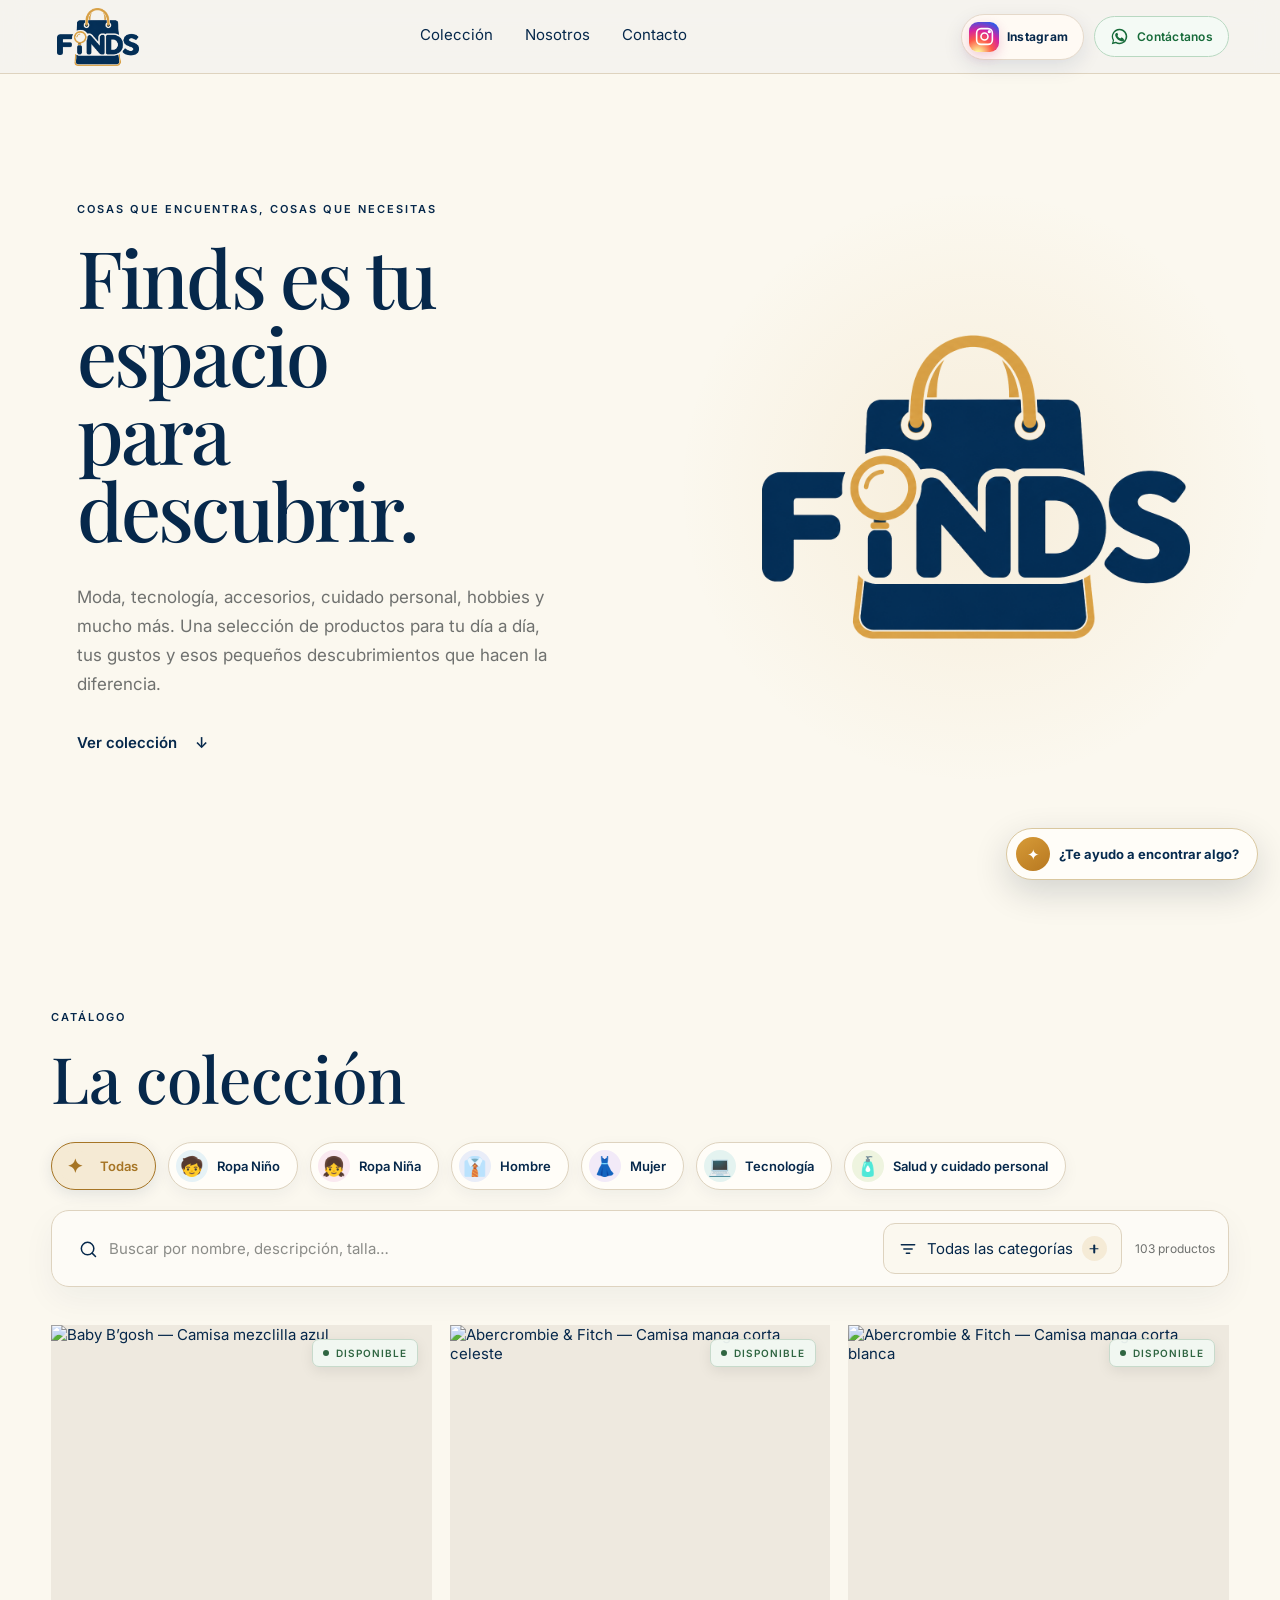
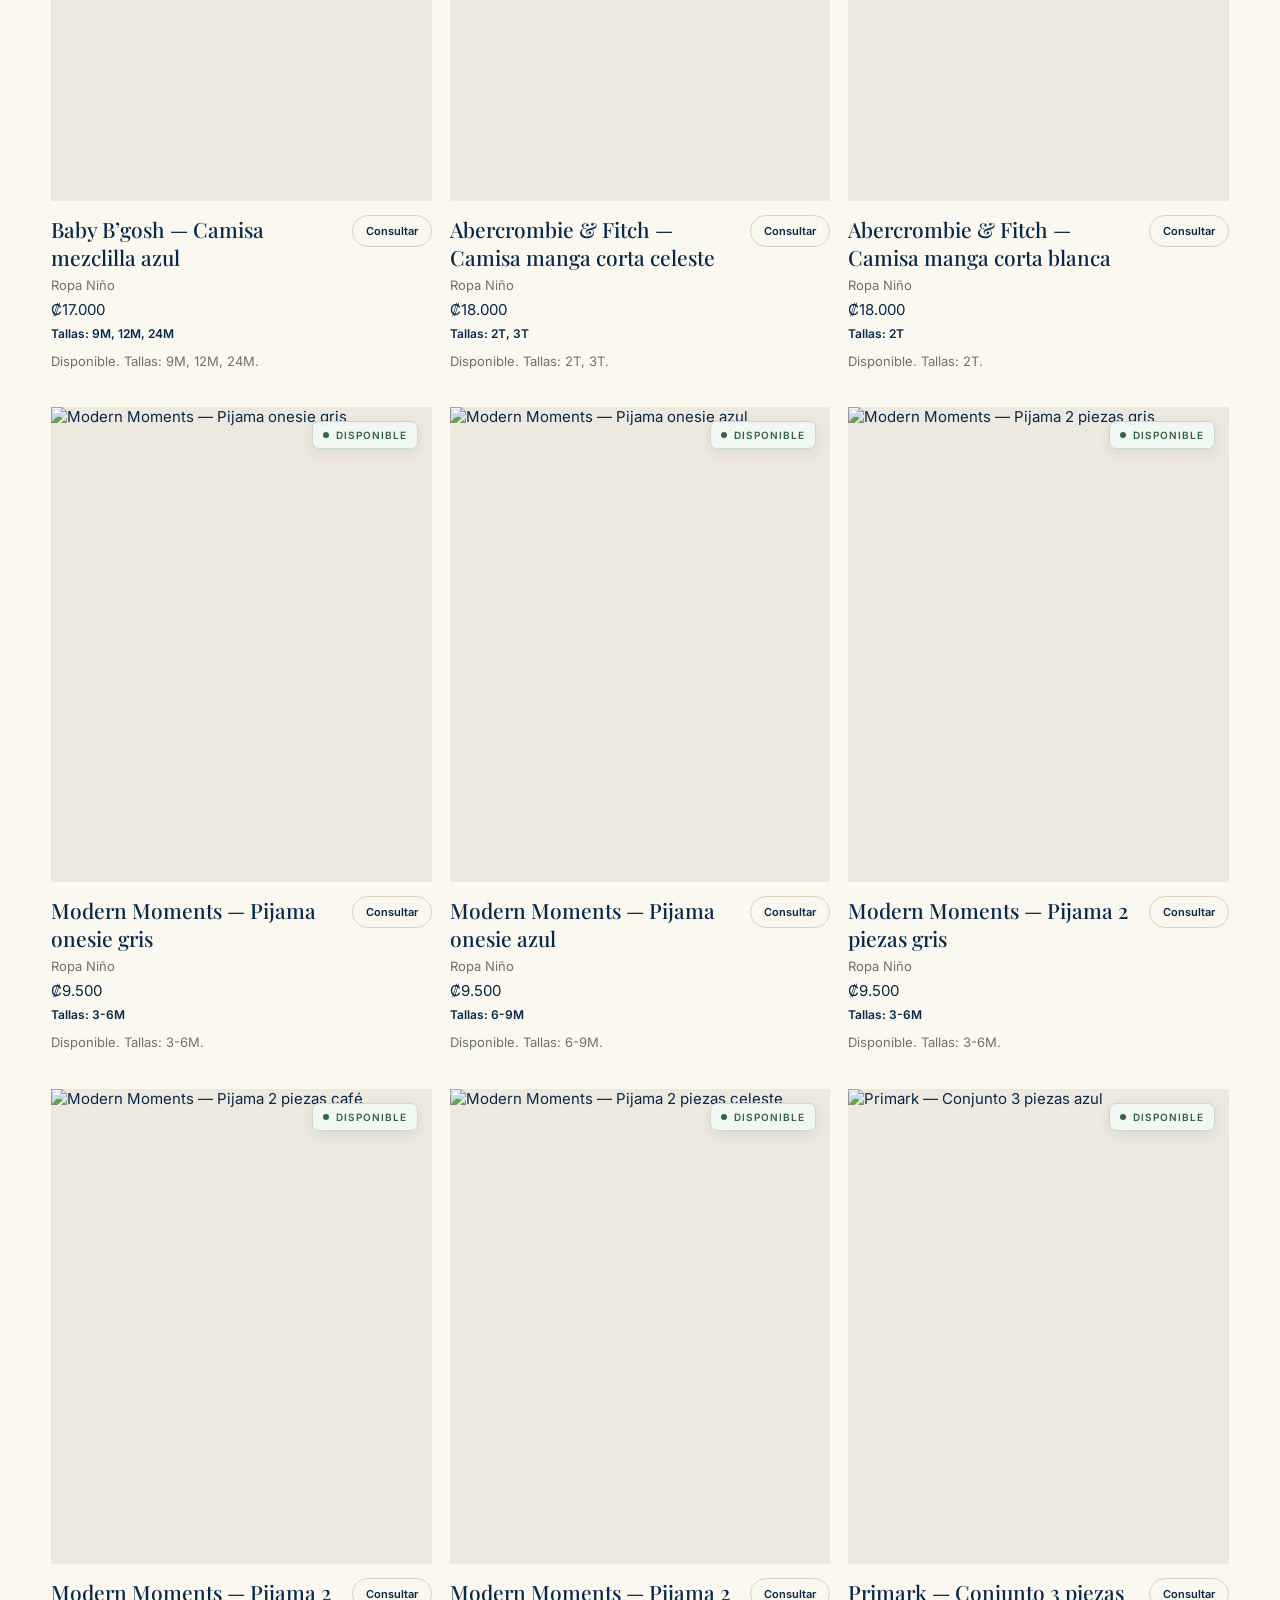
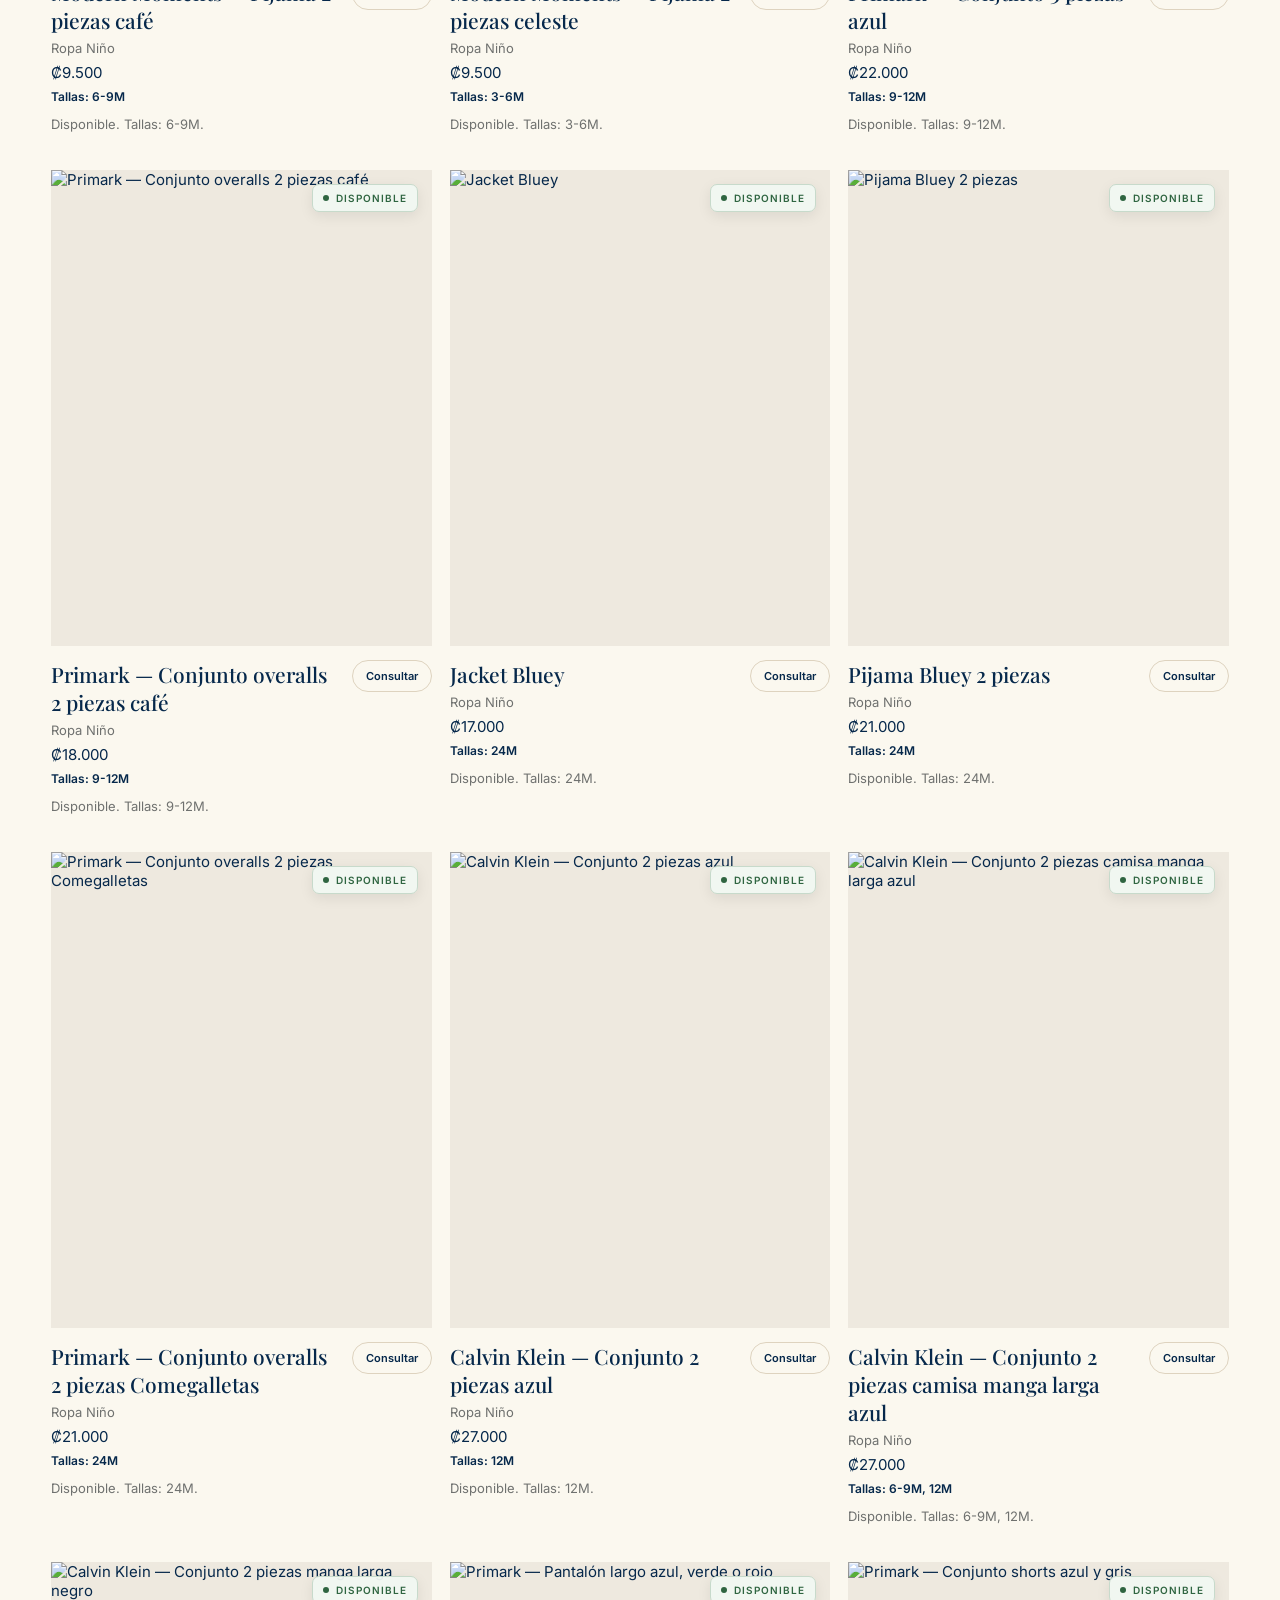
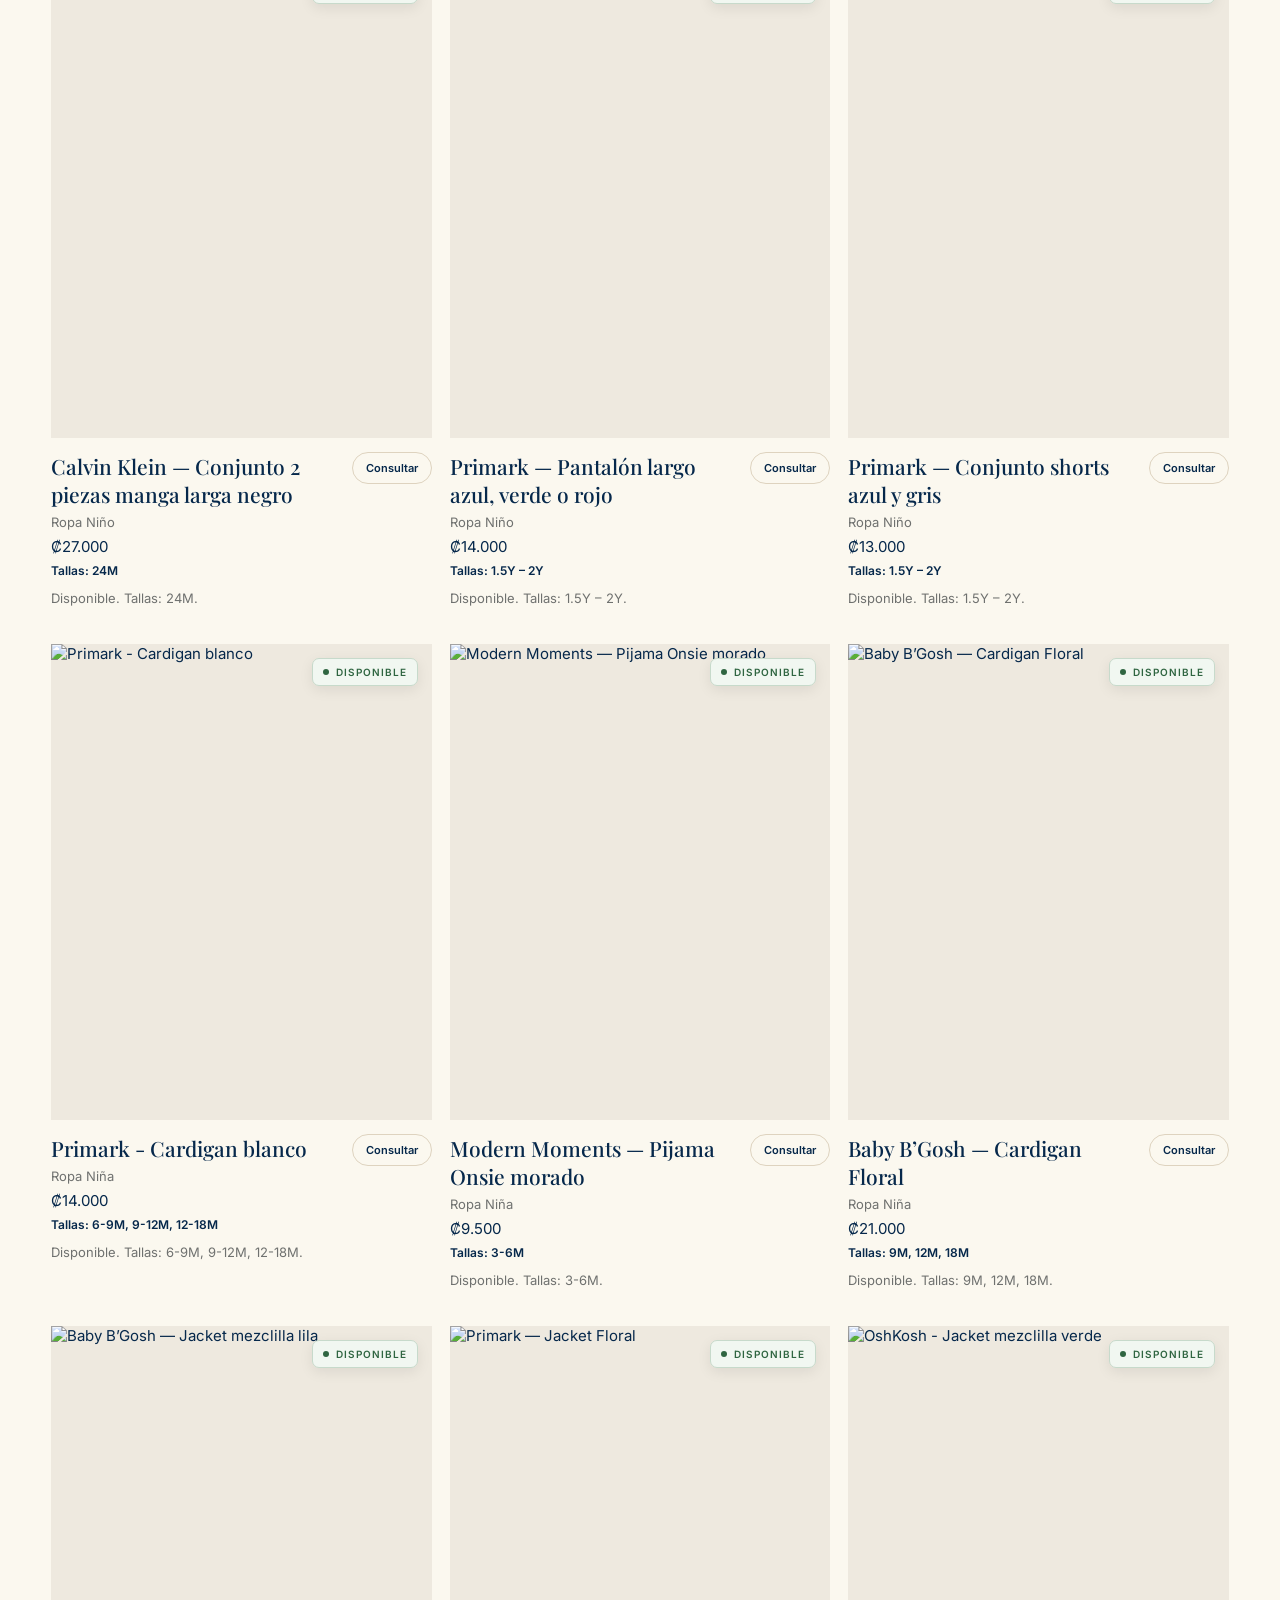
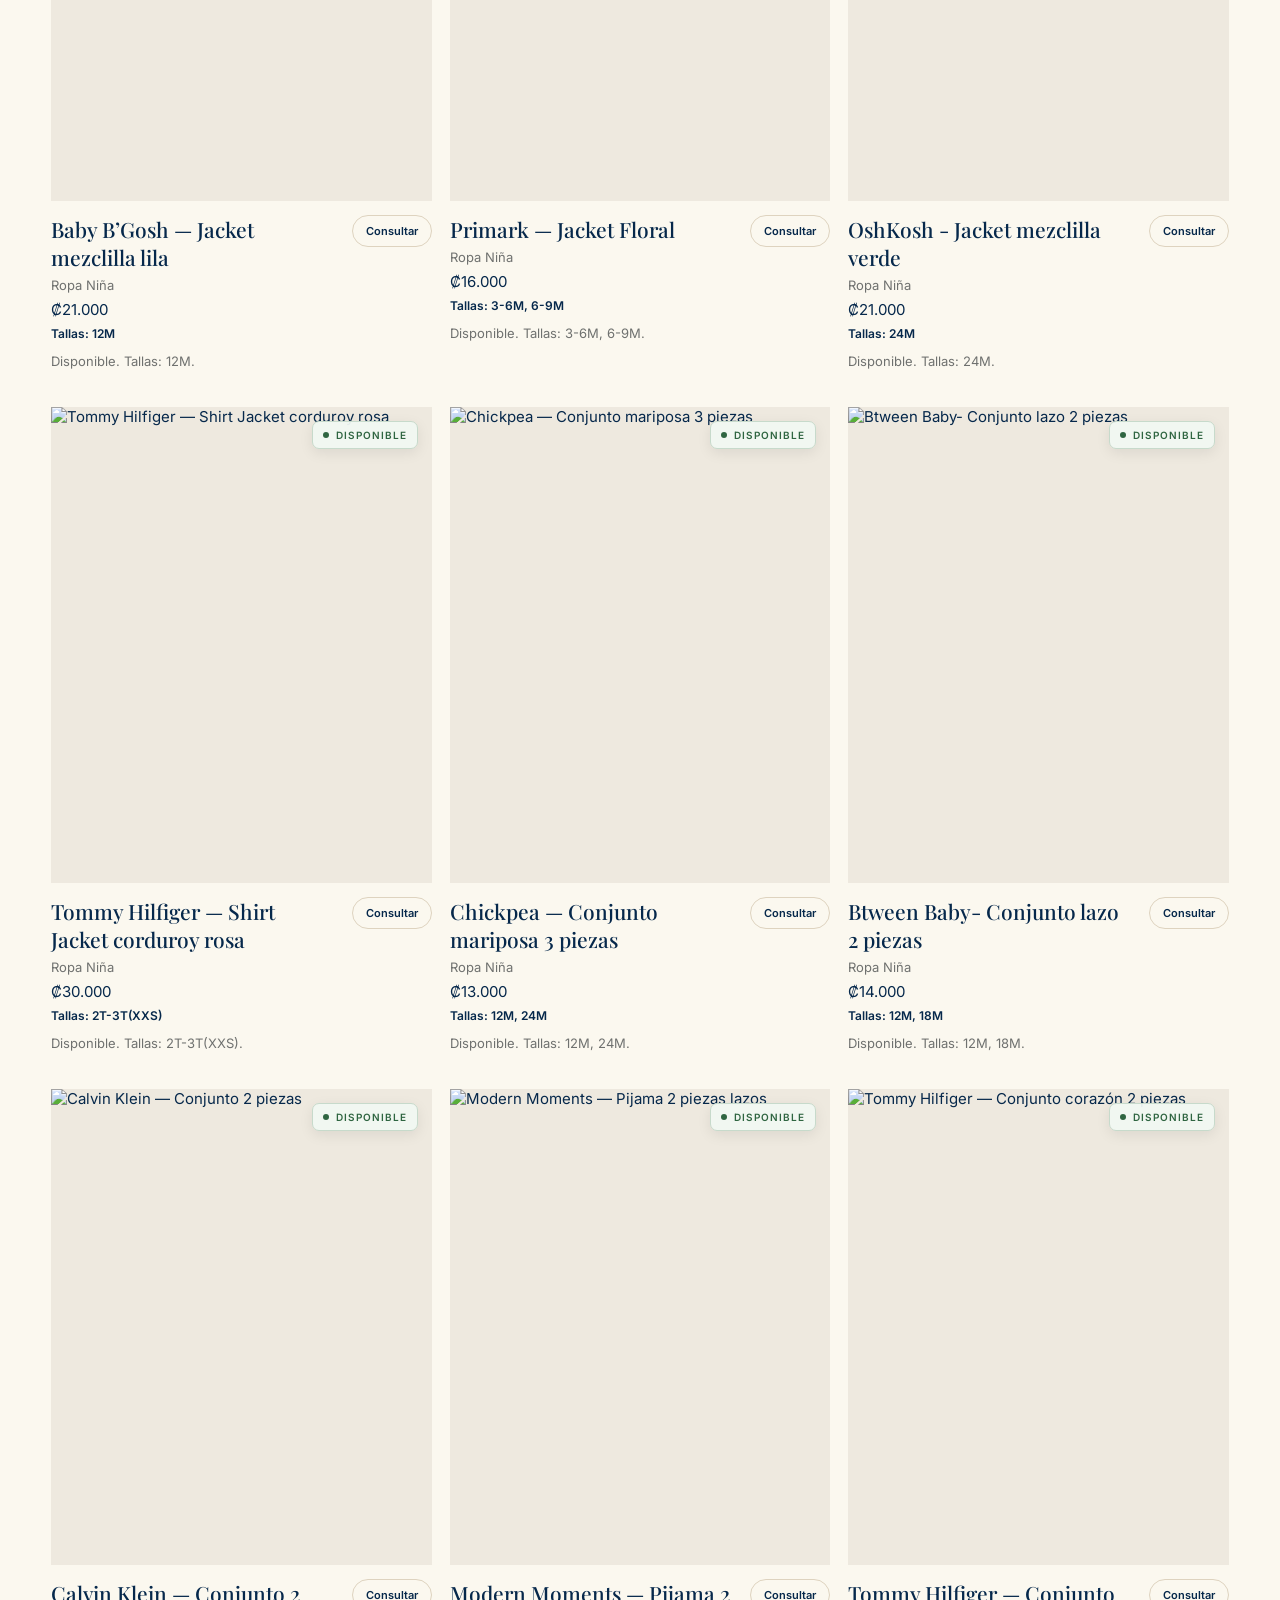
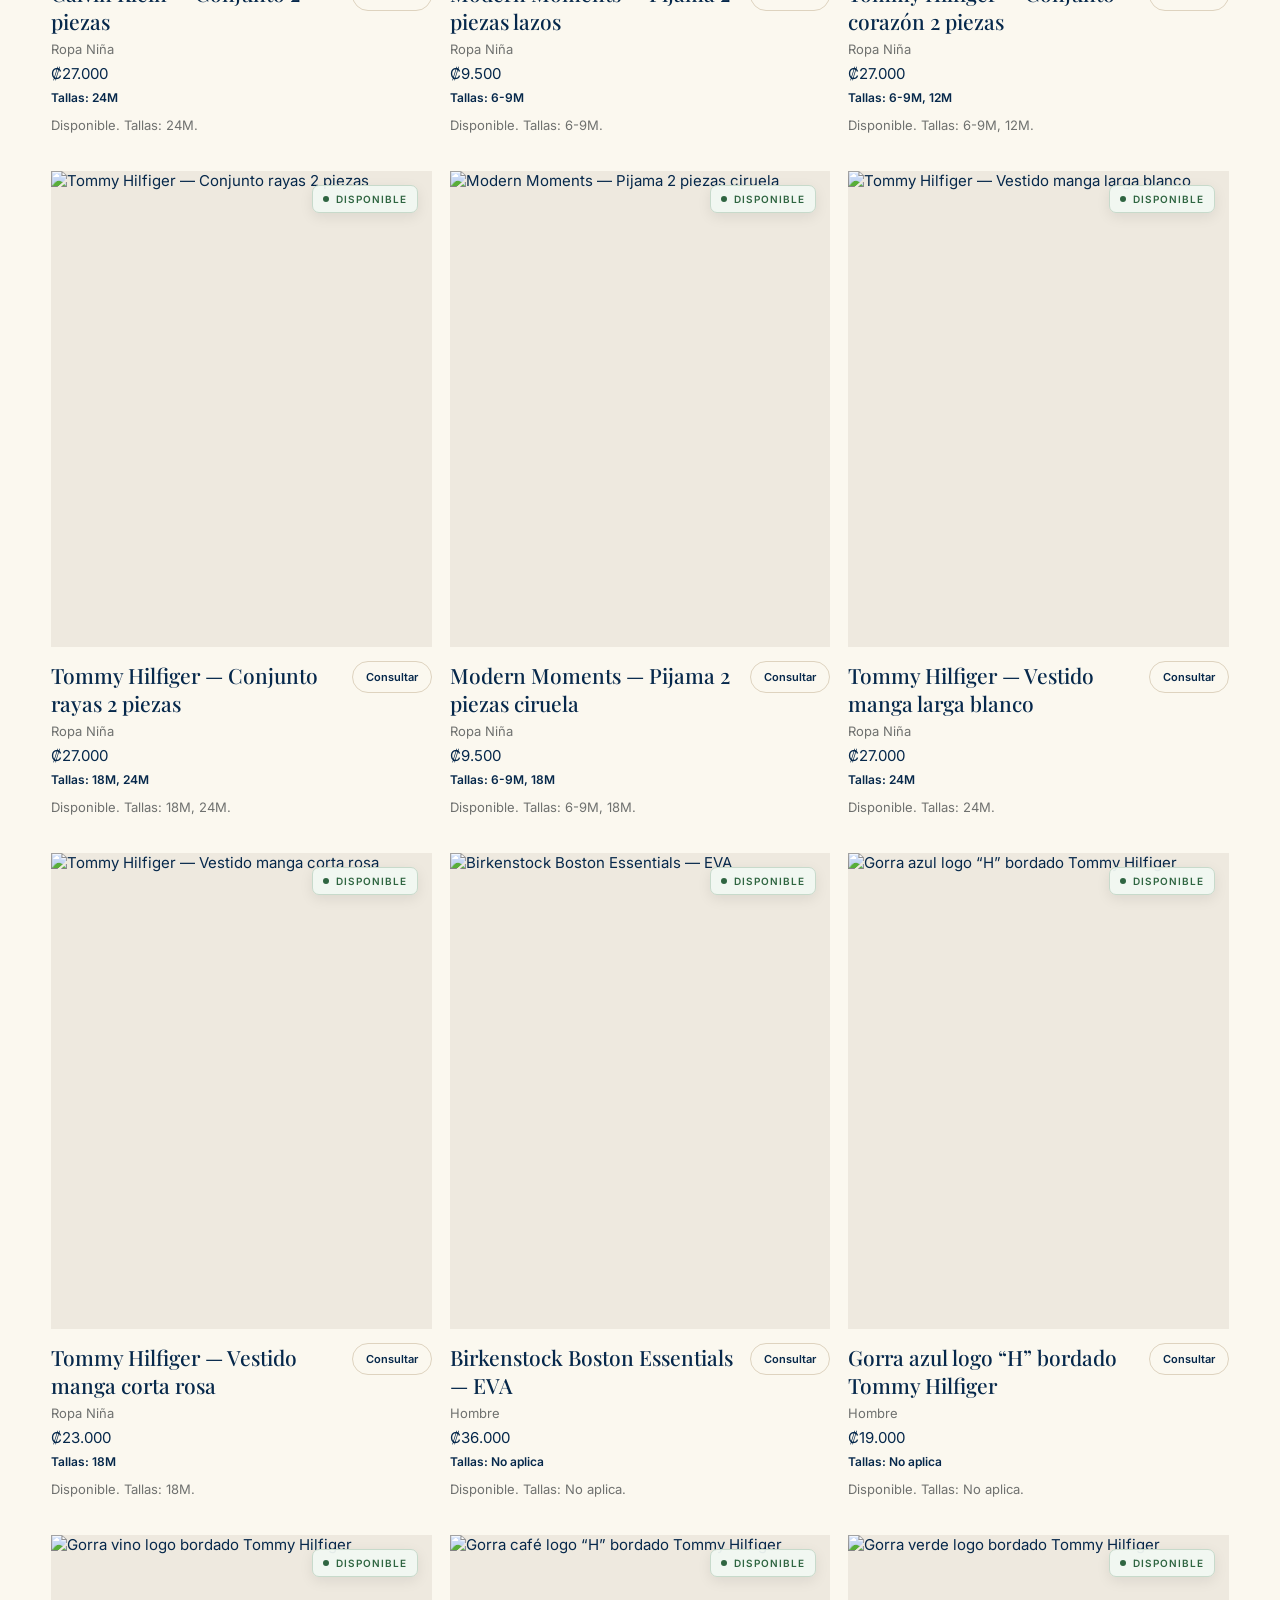
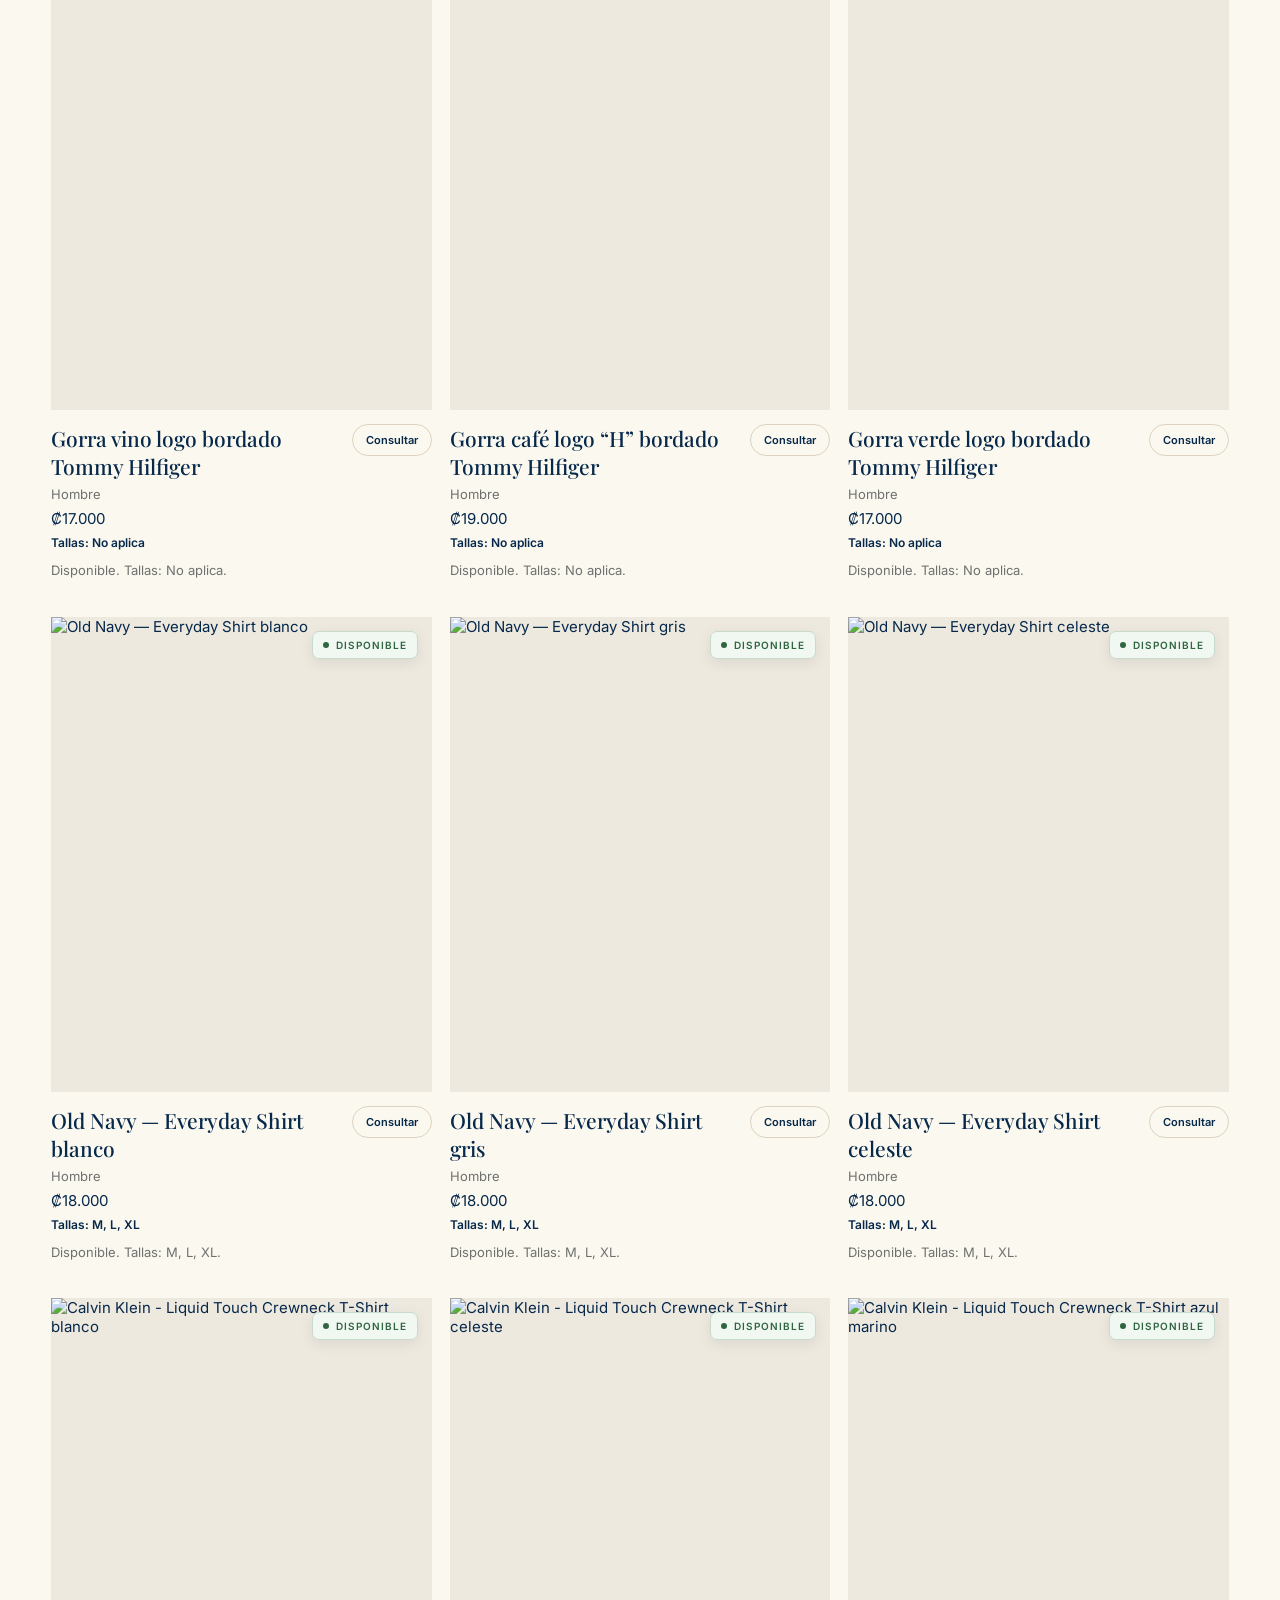
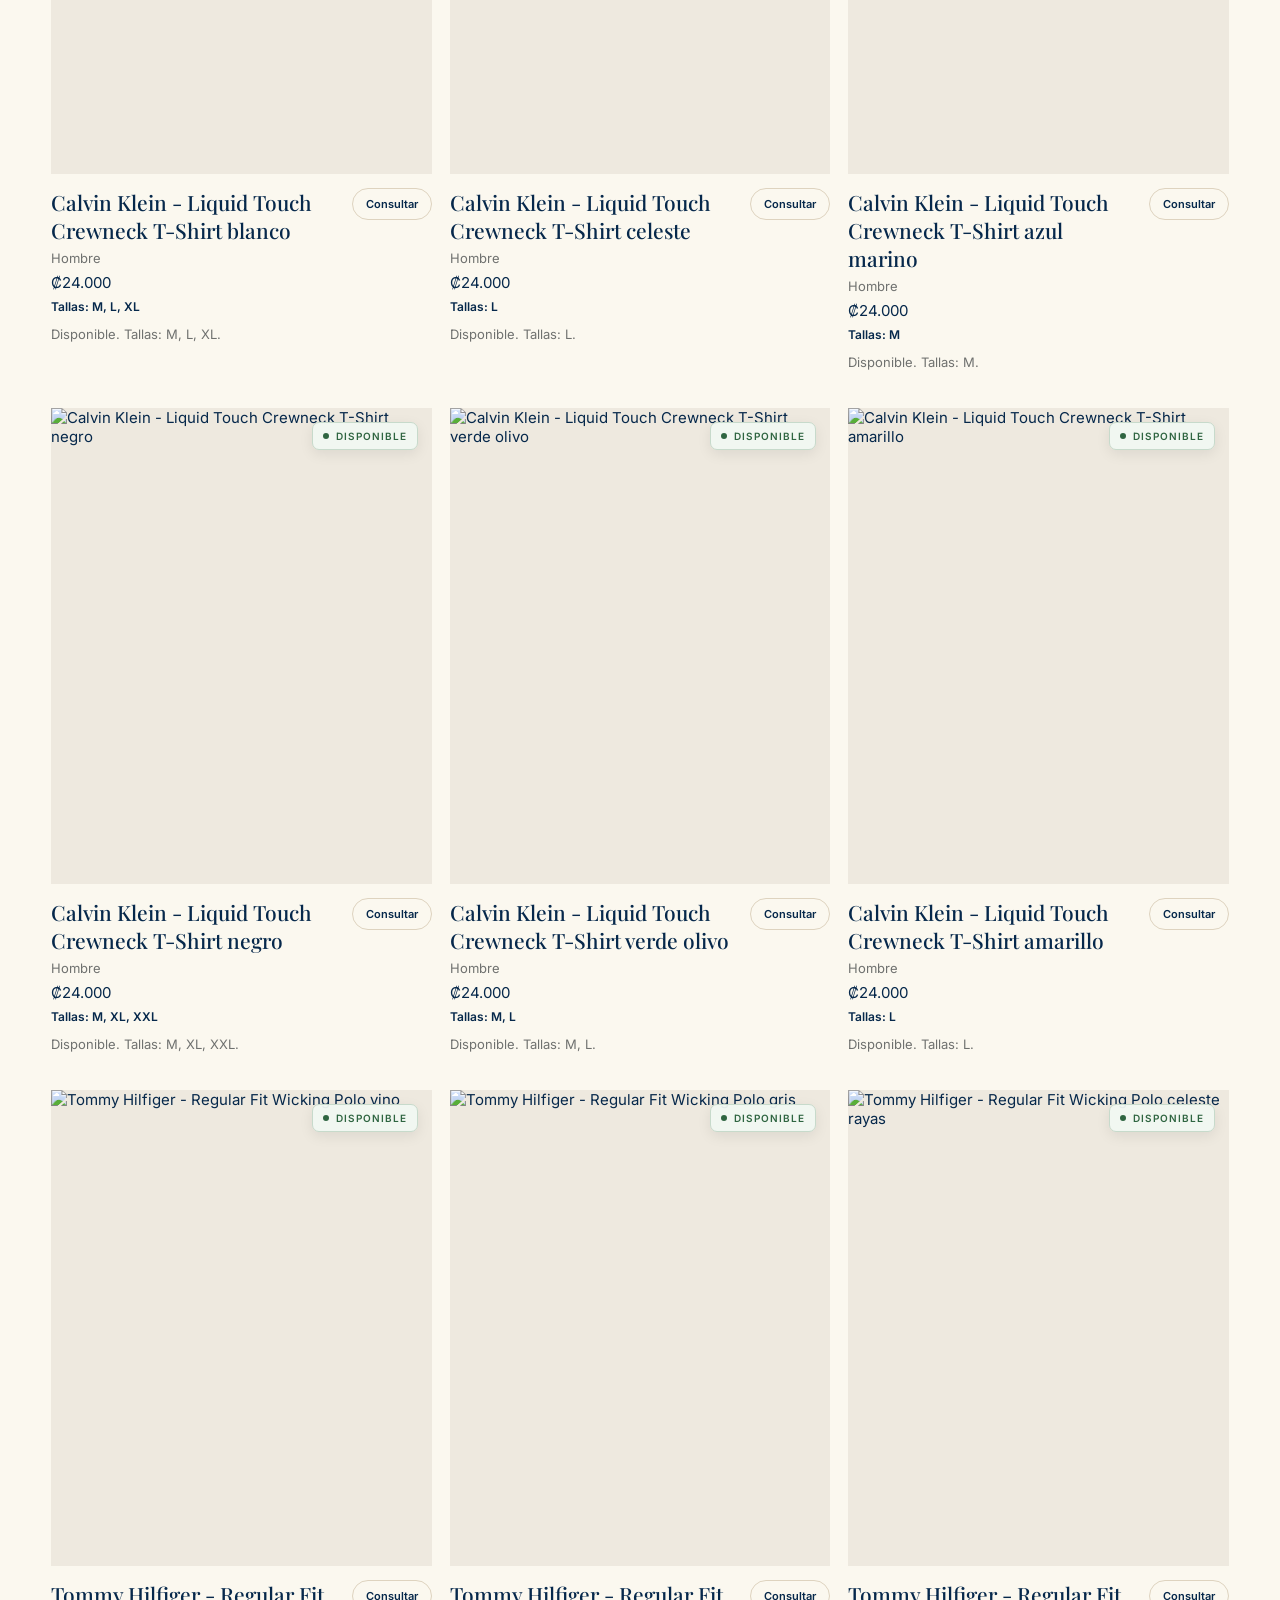
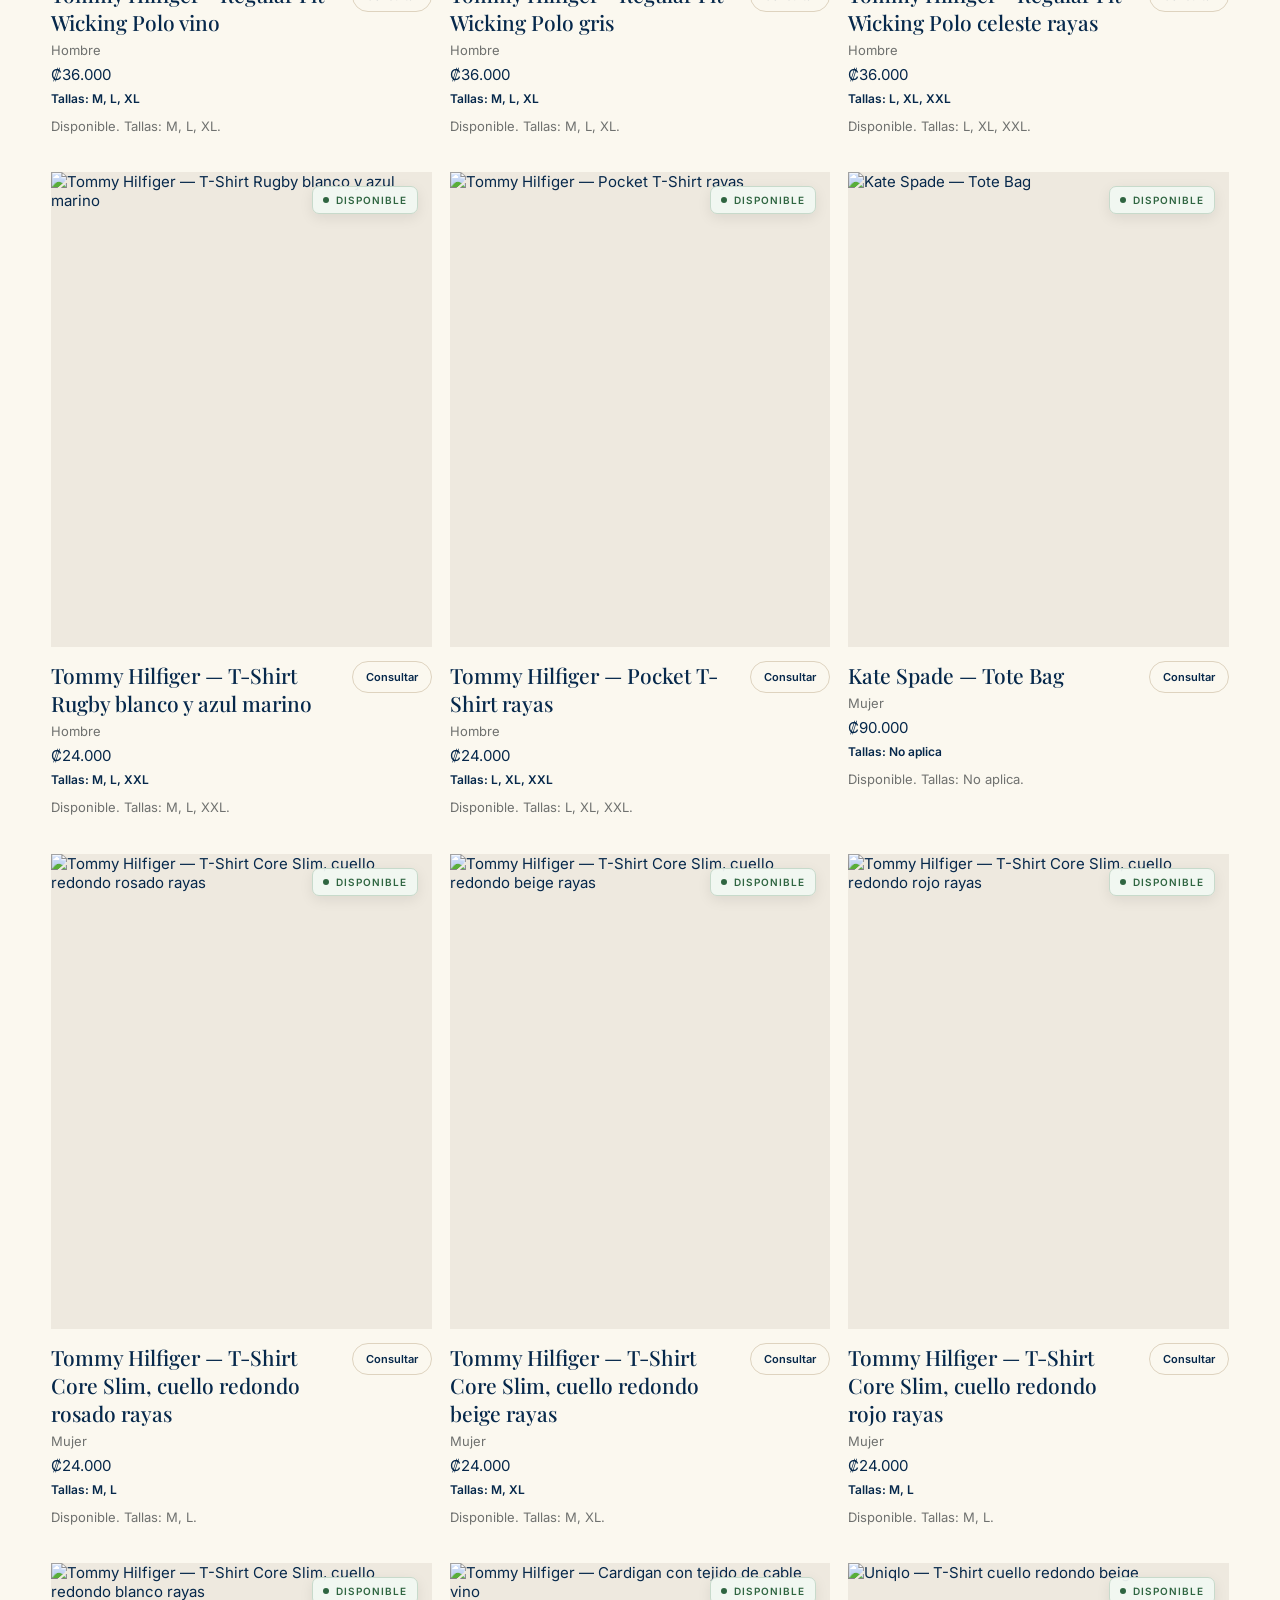
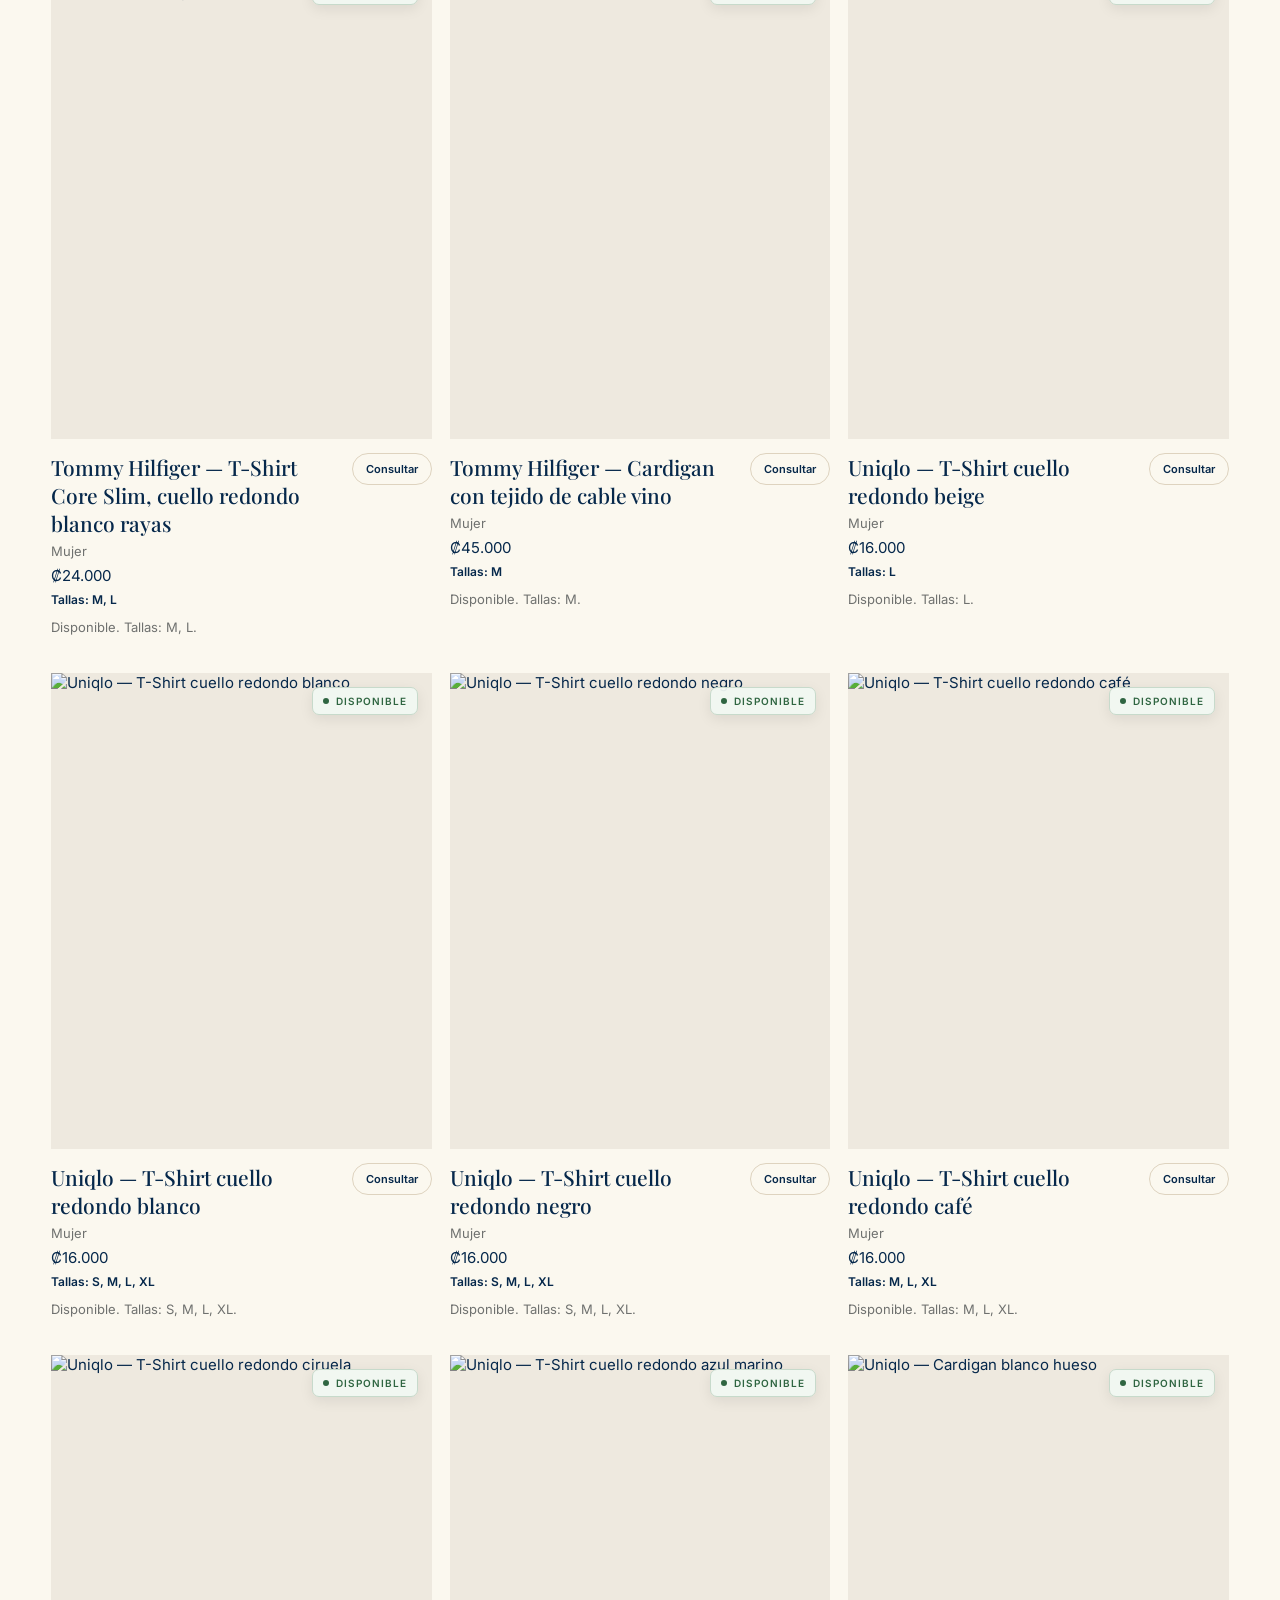
==== commit 24d47f46: "Agregar descuentos administrables al catálogo" ====
--- a/index.html
+++ b/index.html
@@ -8,7 +8,7 @@
   <link rel="preconnect" href="https://fonts.googleapis.com">
   <link rel="preconnect" href="https://fonts.gstatic.com" crossorigin>
   <link href="https://fonts.googleapis.com/css2?family=Inter:wght@400;500;600&family=Playfair+Display:wght@500;600&display=swap" rel="stylesheet">
-  <link rel="stylesheet" href="styles.css?v=33">
+  <link rel="stylesheet" href="styles.css?v=35">
 </head>
 <body>
   <header class="site-header">
@@ -161,14 +161,14 @@
     <button class="assistant-launcher" id="assistant-launcher" type="button" aria-expanded="false" aria-controls="assistant-panel"><span aria-hidden="true">✦</span><strong>¿Te ayudo a encontrar algo?</strong></button>
     <section class="assistant-panel" id="assistant-panel" hidden>
       <header><div><span class="assistant-mark" aria-hidden="true">✦</span><div><strong>Finds te ayuda</strong><small>Consulta nuestro catálogo</small></div></div><button id="assistant-close" type="button" aria-label="Minimizar asistente">−</button></header>
-      <div class="assistant-messages" id="assistant-messages" aria-live="polite"><div class="assistant-message is-bot">¡Hola! Puedo ayudarte a encontrar productos, tallas, precios y disponibilidad.</div></div>
-      <div class="assistant-suggestions" id="assistant-suggestions"><button type="button">Ver productos disponibles</button><button type="button">Buscar por talla</button><button type="button">Buscar por precio</button></div>
-      <form id="assistant-form"><label class="sr-only" for="assistant-input">Escribe tu consulta</label><input id="assistant-input" maxlength="500" autocomplete="off" placeholder="Ej.: ropa para niño talla 2T"><button type="submit" aria-label="Enviar consulta">↑</button></form>
+      <div class="assistant-messages" id="assistant-messages" aria-live="polite"><div class="assistant-message is-bot"><strong>¿Qué te gustaría encontrar hoy?</strong><span>Elige una opción o cuéntamelo con tus propias palabras.</span></div></div>
+      <div class="assistant-suggestions" id="assistant-suggestions"><button type="button" data-message="Ropa para niño">👕 Niño</button><button type="button" data-message="Ropa para niña">🎀 Niña</button><button type="button" data-message="Productos para mujer">👗 Mujer</button><button type="button" data-message="Productos para hombre">👔 Hombre</button><button type="button" data-message="Tecnología">⚡ Tecnología</button><button type="button" data-message="Salud y cuidado personal">✨ Cuidado personal</button></div>
+      <form id="assistant-form"><label class="sr-only" for="assistant-input">Escribe tu consulta</label><input id="assistant-input" maxlength="500" autocomplete="off" placeholder="¿Qué estás buscando?"><button type="submit" aria-label="Buscar">↑</button></form>
       <small class="assistant-privacy">Las conversaciones se guardan de forma anónima para mejorar la atención.</small>
     </section>
   </aside>
 
-  <script src="app.js?v=32"></script>
-  <script src="assistant.js?v=1"></script>
+  <script src="app.js?v=33"></script>
+  <script src="assistant.js?v=2"></script>
 </body>
 </html>
--- a/styles.css
+++ b/styles.css
@@ -134,9 +134,16 @@
 .status-tag > span { width: 6px; height: 6px; border-radius: 50%; background: currentColor; }
 .status-tag.is-available { color: #2f6541; background: rgba(242,248,243,.94); border: 1px solid #c7dacb; }
 .status-tag.is-sold-out { color: #f3f0e9; background: rgba(32,31,29,.92); border: 1px solid rgba(255,255,255,.16); }
+.discount-badge { position:absolute; left:14px; bottom:14px; z-index:2; display:inline-flex; align-items:center; gap:6px; padding:8px 11px; border-radius:999px; color:#fffaf0; background:#a33a2b; box-shadow:0 7px 20px rgba(82,26,18,.18); font-size:10px; font-weight:800; letter-spacing:.04em; text-transform:uppercase; }
+.discount-badge svg { width:14px; height:14px; fill:none; stroke:currentColor; stroke-linecap:round; stroke-linejoin:round; stroke-width:1.8; }
 .product-info { display: flex; justify-content: space-between; gap: 16px; margin-top: 14px; }
 .product-info h3 { margin: 0 0 6px; font-family: "Playfair Display", serif; font-size: 21px; font-weight: 500; }
 .product-info p { margin: 0; color: var(--muted); font-size: 13px; }
+.product-price-line { display:flex; align-items:baseline; flex-wrap:wrap; gap:7px; margin-top:7px; }
+.regular-price,.price-sale { color:var(--ink); font-size:15px; }
+.price-sale { font-size:17px; }
+.price-original { color:#88847c; font-size:12px; text-decoration:line-through; text-decoration-thickness:1.5px; }
+.discount-saving { padding:3px 7px; border-radius:999px; color:#8d3024; background:#f8e5df; font-size:9px; font-weight:800; letter-spacing:.03em; text-transform:uppercase; }
 .product-info .product-sizes { margin-top: 7px; color: var(--ink); font-size: 12px; font-weight: 600; }
 .product-info .product-description { max-width: 310px; margin-top: 10px; line-height: 1.55; }
 .catalog-error { grid-column: 1 / -1; padding: 50px 0; color: var(--muted); }
@@ -176,6 +183,7 @@
 .image-viewer-details { display: grid; gap: 5px; max-width: 720px; color: #f8f1e5; text-align: center; }
 .image-viewer-details strong { font-family: "Playfair Display", serif; font-size: clamp(16px, 2vw, 22px); font-weight: 500; }
 .image-viewer-details span { color: rgba(255,255,255,.72); font-family: Inter, Arial, sans-serif; font-size: 11px; line-height: 1.45; }
+.image-viewer-details span s { opacity:.65; }.image-viewer-details span strong{margin-left:5px;color:#fff;font-size:13px}.image-viewer-details span em{margin-left:5px;padding:2px 6px;border-radius:999px;color:#fff4e6;background:#a33a2b;font-style:normal;font-weight:700}
 .image-viewer-details span:last-child { color: rgba(255,255,255,.9); }
 .image-viewer-contact { display: inline-flex; align-items: center; gap: 11px; max-width: 430px; padding: 7px 16px 7px 7px; border: 1px solid rgba(255,255,255,.24); border-radius: 999px; color: white; background: rgba(255,255,255,.1); backdrop-filter: blur(10px); transition: background .2s ease, transform .2s ease; }
 .image-viewer-contact:hover, .image-viewer-contact:focus-visible { background: rgba(255,255,255,.18); transform: translateY(-1px); outline: 2px solid rgba(255,255,255,.8); outline-offset: 3px; }
@@ -246,5 +254,5 @@
 .category-shortcut:focus-visible { outline:2px solid var(--category-color); outline-offset:3px; }
 @media(max-width:600px) { .category-shortcuts { gap:8px; margin-bottom:24px; } .category-shortcut { gap:6px; padding-right:12px; font-size:12px; min-height:44px; } .category-shortcut-icon { width:28px; height:28px; flex-basis:28px; font-size:17px; } }
 
-.finds-assistant{position:fixed;right:22px;bottom:20px;z-index:75;color:#062b4f}.assistant-launcher{display:flex;align-items:center;gap:9px;min-height:52px;padding:8px 18px 8px 9px;border:1px solid #d9c79f;border-radius:999px;background:#fffdf8;color:#062b4f;box-shadow:0 12px 35px rgba(3,24,43,.16);cursor:pointer;font:inherit}.assistant-launcher>span,.assistant-mark{display:grid;place-items:center;width:34px;height:34px;border-radius:50%;color:white;background:linear-gradient(145deg,#d79b38,#b77820)}.assistant-launcher strong{font-size:13px}.assistant-panel{width:min(390px,calc(100vw - 28px));overflow:hidden;border:1px solid #e3d8c2;border-radius:24px;background:#fffdf8;box-shadow:0 25px 75px rgba(3,24,43,.24)}.assistant-panel header{display:flex;align-items:center;justify-content:space-between;padding:16px 17px;color:white;background:#062b4f}.assistant-panel header>div{display:flex;align-items:center;gap:10px}.assistant-panel header strong,.assistant-panel header small{display:block}.assistant-panel header small{margin-top:2px;color:#d8e2e9;font-size:10px}.assistant-panel header button{border:0;color:white;background:transparent;cursor:pointer;font-size:25px}.assistant-messages{display:flex;max-height:330px;min-height:180px;overflow:auto;flex-direction:column;gap:10px;padding:16px}.assistant-message{max-width:88%;padding:11px 13px;border-radius:15px;font-size:12px;line-height:1.5}.assistant-message.is-bot{align-self:flex-start;border-bottom-left-radius:4px;background:#f0eadc}.assistant-message.is-user{align-self:flex-end;border-bottom-right-radius:4px;color:white;background:#0b416e}.assistant-message.is-loading{color:#777;font-style:italic}.assistant-products{display:grid;gap:8px}.assistant-product{display:grid;grid-template-columns:48px 1fr;gap:9px;padding:8px;border:1px solid #e6dece;border-radius:13px;background:white;color:inherit;text-align:left;cursor:pointer}.assistant-product img{width:48px;height:52px;object-fit:cover;border-radius:9px;background:#eee}.assistant-product strong,.assistant-product small{display:block}.assistant-product strong{font-size:11px;line-height:1.3}.assistant-product small{margin-top:4px;color:#6f6b63;font-size:9px}.assistant-suggestions{display:flex;overflow:auto;gap:6px;padding:0 16px 11px}.assistant-suggestions button{flex:0 0 auto;padding:7px 10px;border:1px solid #decda8;border-radius:999px;background:white;color:#704d17;cursor:pointer;font-size:9px;font-weight:700}.assistant-panel form{display:grid;grid-template-columns:1fr 42px;gap:8px;padding:11px 13px;border-top:1px solid #eee5d5}.assistant-panel form input{min-width:0;padding:11px 12px;border:1px solid #ddd3c1;border-radius:12px;background:white;font:inherit;font-size:12px}.assistant-panel form button{border:0;border-radius:12px;color:white;background:#c48728;cursor:pointer;font-size:20px}.assistant-privacy{display:block;padding:0 15px 12px;color:#89847c;font-size:8px;text-align:center}.assistant-whatsapp{display:inline-flex;margin-top:8px;padding:8px 11px;border-radius:999px;color:white;background:#19764b;text-decoration:none;font-size:10px;font-weight:800}.sr-only{position:absolute;width:1px;height:1px;overflow:hidden;clip:rect(0,0,0,0);white-space:nowrap}.finds-assistant.is-open .assistant-launcher{display:none}
+.finds-assistant{position:fixed;right:22px;bottom:20px;z-index:75;color:#062b4f}.assistant-launcher{display:flex;align-items:center;gap:9px;min-height:52px;padding:8px 18px 8px 9px;border:1px solid #d9c79f;border-radius:999px;background:#fffdf8;color:#062b4f;box-shadow:0 12px 35px rgba(3,24,43,.16);cursor:pointer;font:inherit}.assistant-launcher>span,.assistant-mark{display:grid;place-items:center;width:34px;height:34px;border-radius:50%;color:white;background:linear-gradient(145deg,#d79b38,#b77820)}.assistant-launcher strong{font-size:13px}.assistant-panel{width:min(390px,calc(100vw - 28px));overflow:hidden;border:1px solid #e3d8c2;border-radius:24px;background:#fffdf8;box-shadow:0 25px 75px rgba(3,24,43,.24)}.assistant-panel header{display:flex;align-items:center;justify-content:space-between;padding:16px 17px;color:white;background:#062b4f}.assistant-panel header>div{display:flex;align-items:center;gap:10px}.assistant-panel header strong,.assistant-panel header small{display:block}.assistant-panel header small{margin-top:2px;color:#d8e2e9;font-size:10px}.assistant-panel header button{border:0;color:white;background:transparent;cursor:pointer;font-size:25px}.assistant-messages{display:flex;max-height:330px;min-height:180px;overflow:auto;flex-direction:column;gap:10px;padding:16px}.assistant-message{max-width:88%;padding:11px 13px;border-radius:15px;font-size:12px;line-height:1.5}.assistant-message strong,.assistant-message span{display:block}.assistant-message span{margin-top:3px}.assistant-message.is-bot{align-self:flex-start;border-bottom-left-radius:4px;background:#f0eadc}.assistant-message.is-user{align-self:flex-end;border-bottom-right-radius:4px;color:white;background:#0b416e}.assistant-message.is-loading{color:#777;font-style:italic}.assistant-products{display:grid;gap:8px}.assistant-product{display:grid;grid-template-columns:48px 1fr;gap:9px;padding:8px;border:1px solid #e6dece;border-radius:13px;background:white;color:inherit;text-align:left;cursor:pointer}.assistant-product img{width:48px;height:52px;object-fit:cover;border-radius:9px;background:#eee}.assistant-product strong,.assistant-product small{display:block}.assistant-product strong{font-size:11px;line-height:1.3}.assistant-product small{margin-top:4px;color:#6f6b63;font-size:9px}.assistant-suggestions{display:grid;grid-template-columns:repeat(2,minmax(0,1fr));gap:7px;padding:0 16px 13px}.assistant-suggestions button{min-width:0;padding:9px 8px;border:1px solid #decda8;border-radius:12px;background:white;color:#704d17;cursor:pointer;font-size:10px;font-weight:700;text-align:left}.assistant-suggestions button:hover{border-color:#c48728;background:#fff8e8}.assistant-panel form{display:grid;grid-template-columns:1fr 42px;gap:8px;padding:11px 13px;border-top:1px solid #eee5d5}.assistant-panel form input{min-width:0;padding:11px 12px;border:1px solid #ddd3c1;border-radius:12px;background:white;font:inherit;font-size:12px}.assistant-panel form button{border:0;border-radius:12px;color:white;background:#c48728;cursor:pointer;font-size:20px}.assistant-privacy{display:block;padding:0 15px 12px;color:#89847c;font-size:8px;text-align:center}.assistant-whatsapp{display:inline-flex;margin-top:8px;padding:8px 11px;border-radius:999px;color:white;background:#19764b;text-decoration:none;font-size:10px;font-weight:800}.sr-only{position:absolute;width:1px;height:1px;overflow:hidden;clip:rect(0,0,0,0);white-space:nowrap}.finds-assistant.is-open .assistant-launcher{display:none}
 @media(max-width:600px){.finds-assistant{right:14px;bottom:14px}.assistant-panel{width:calc(100vw - 28px);max-height:78dvh}.assistant-messages{max-height:43dvh}.assistant-launcher strong{font-size:12px}}
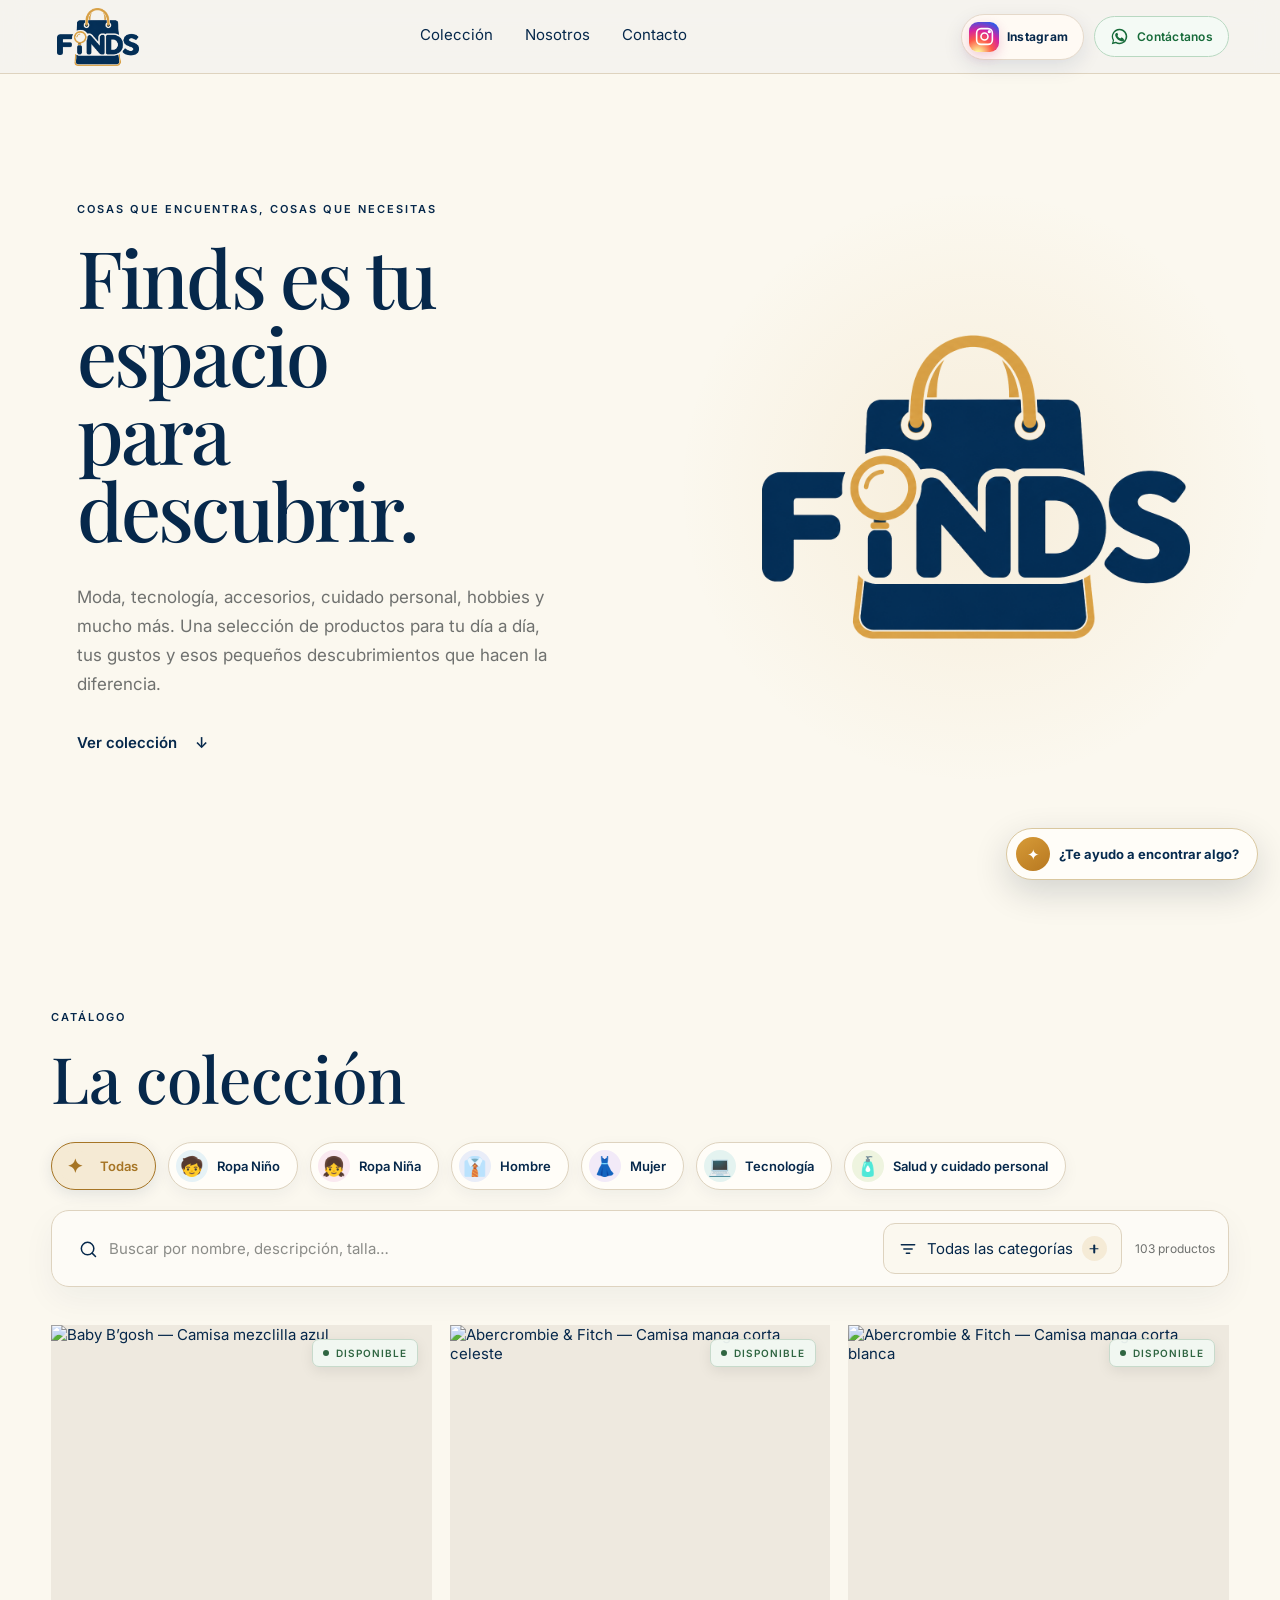
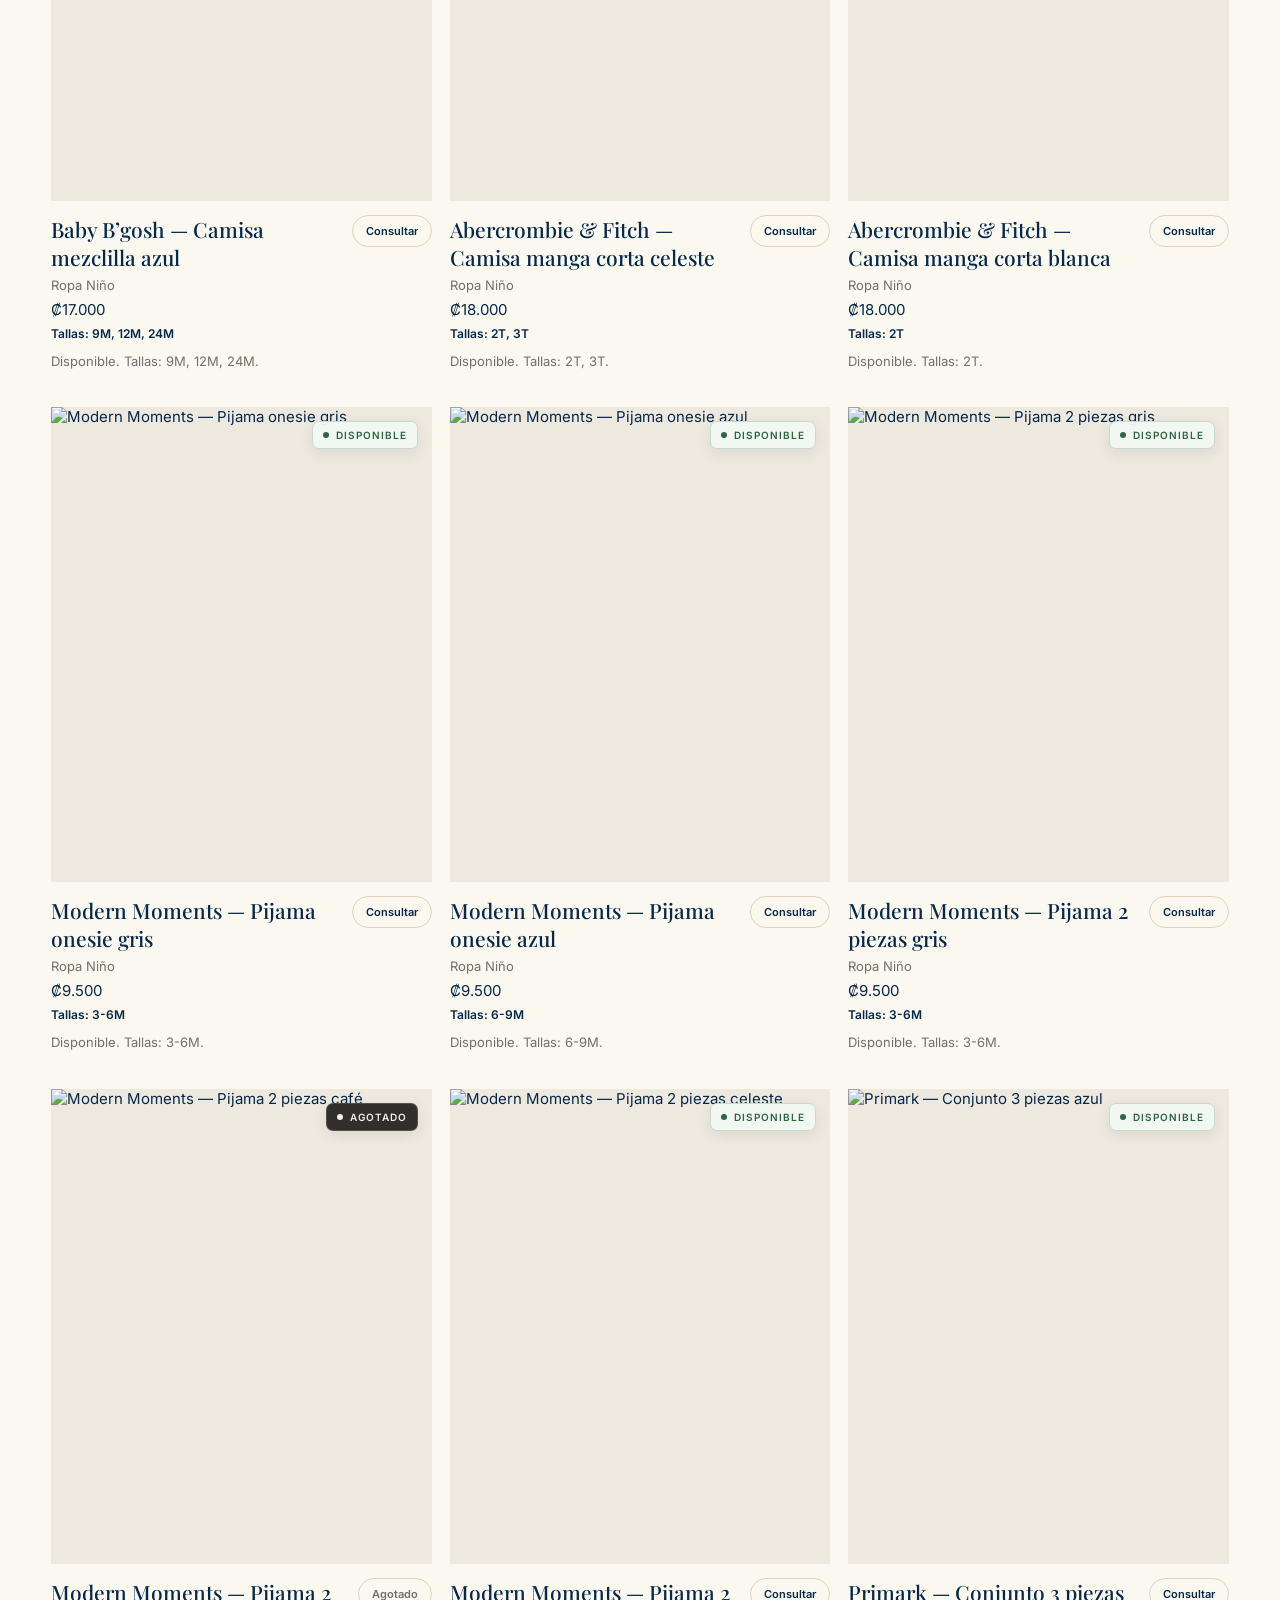
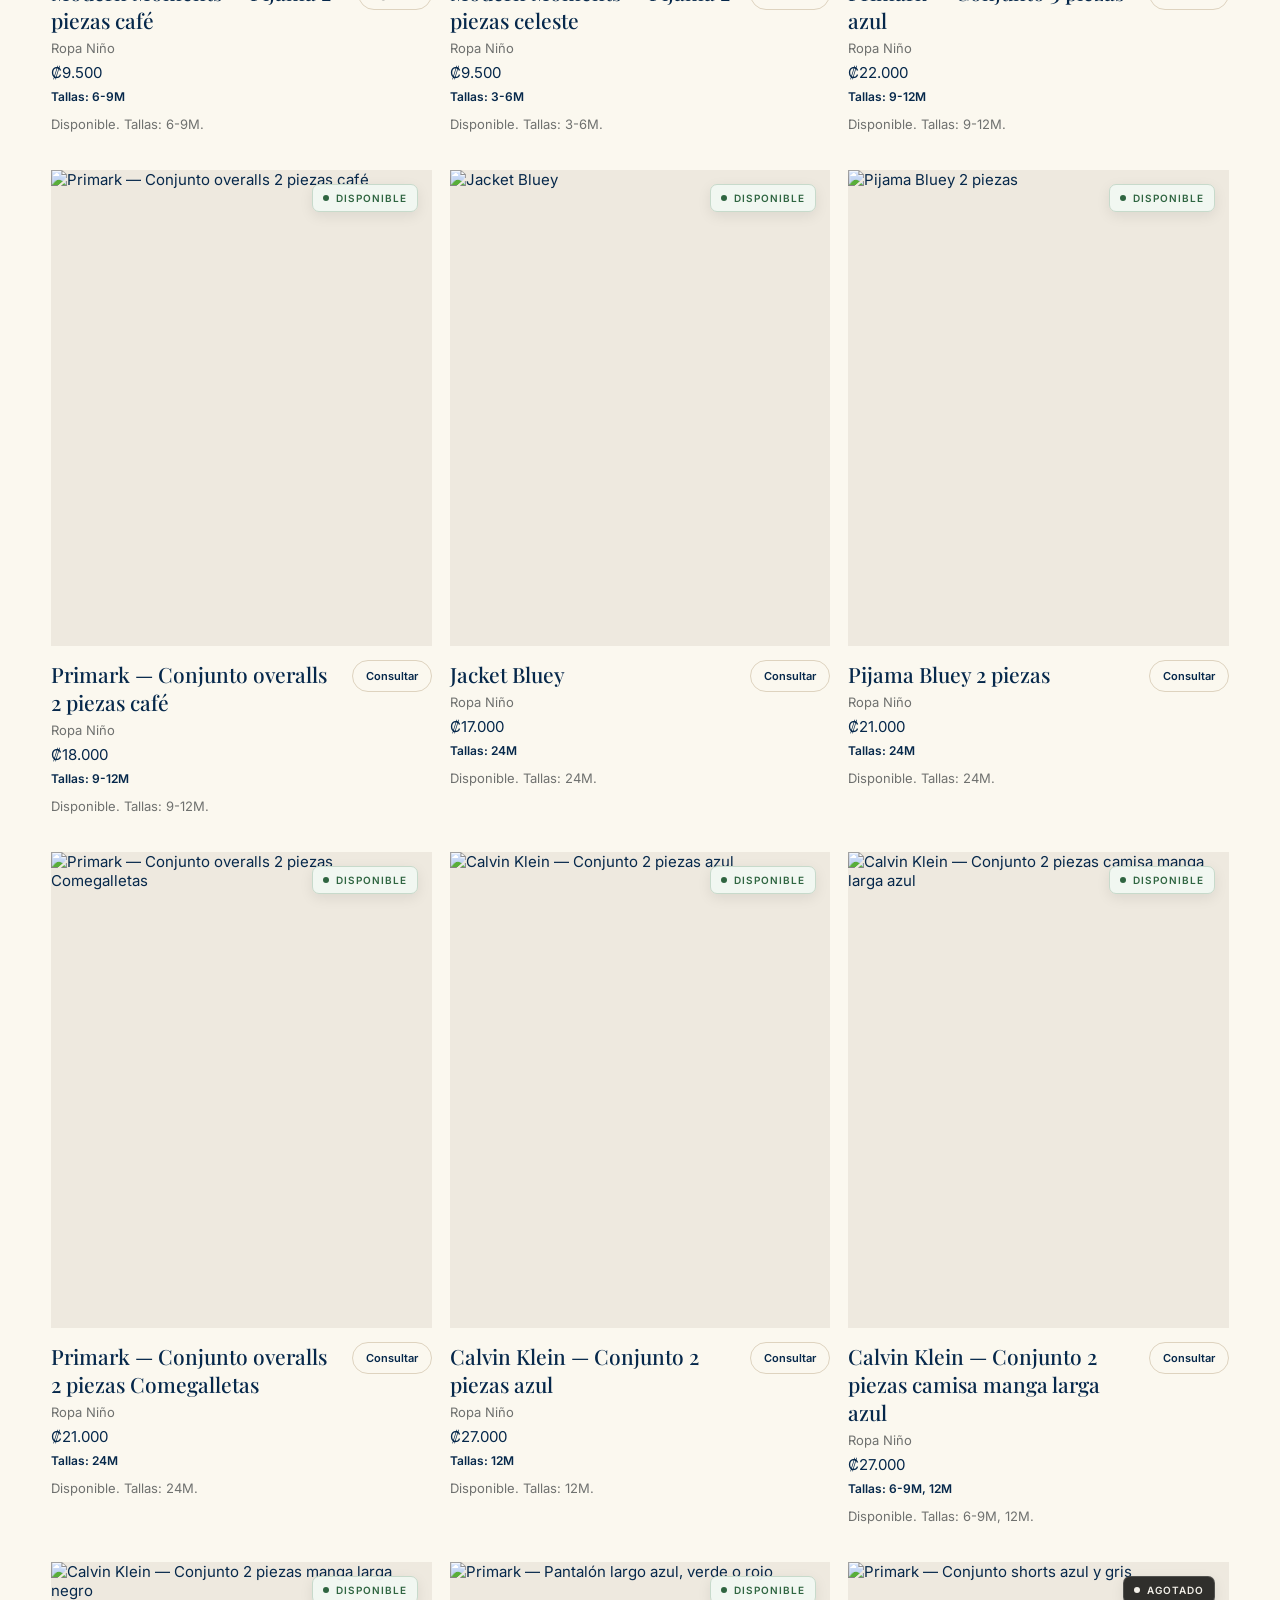
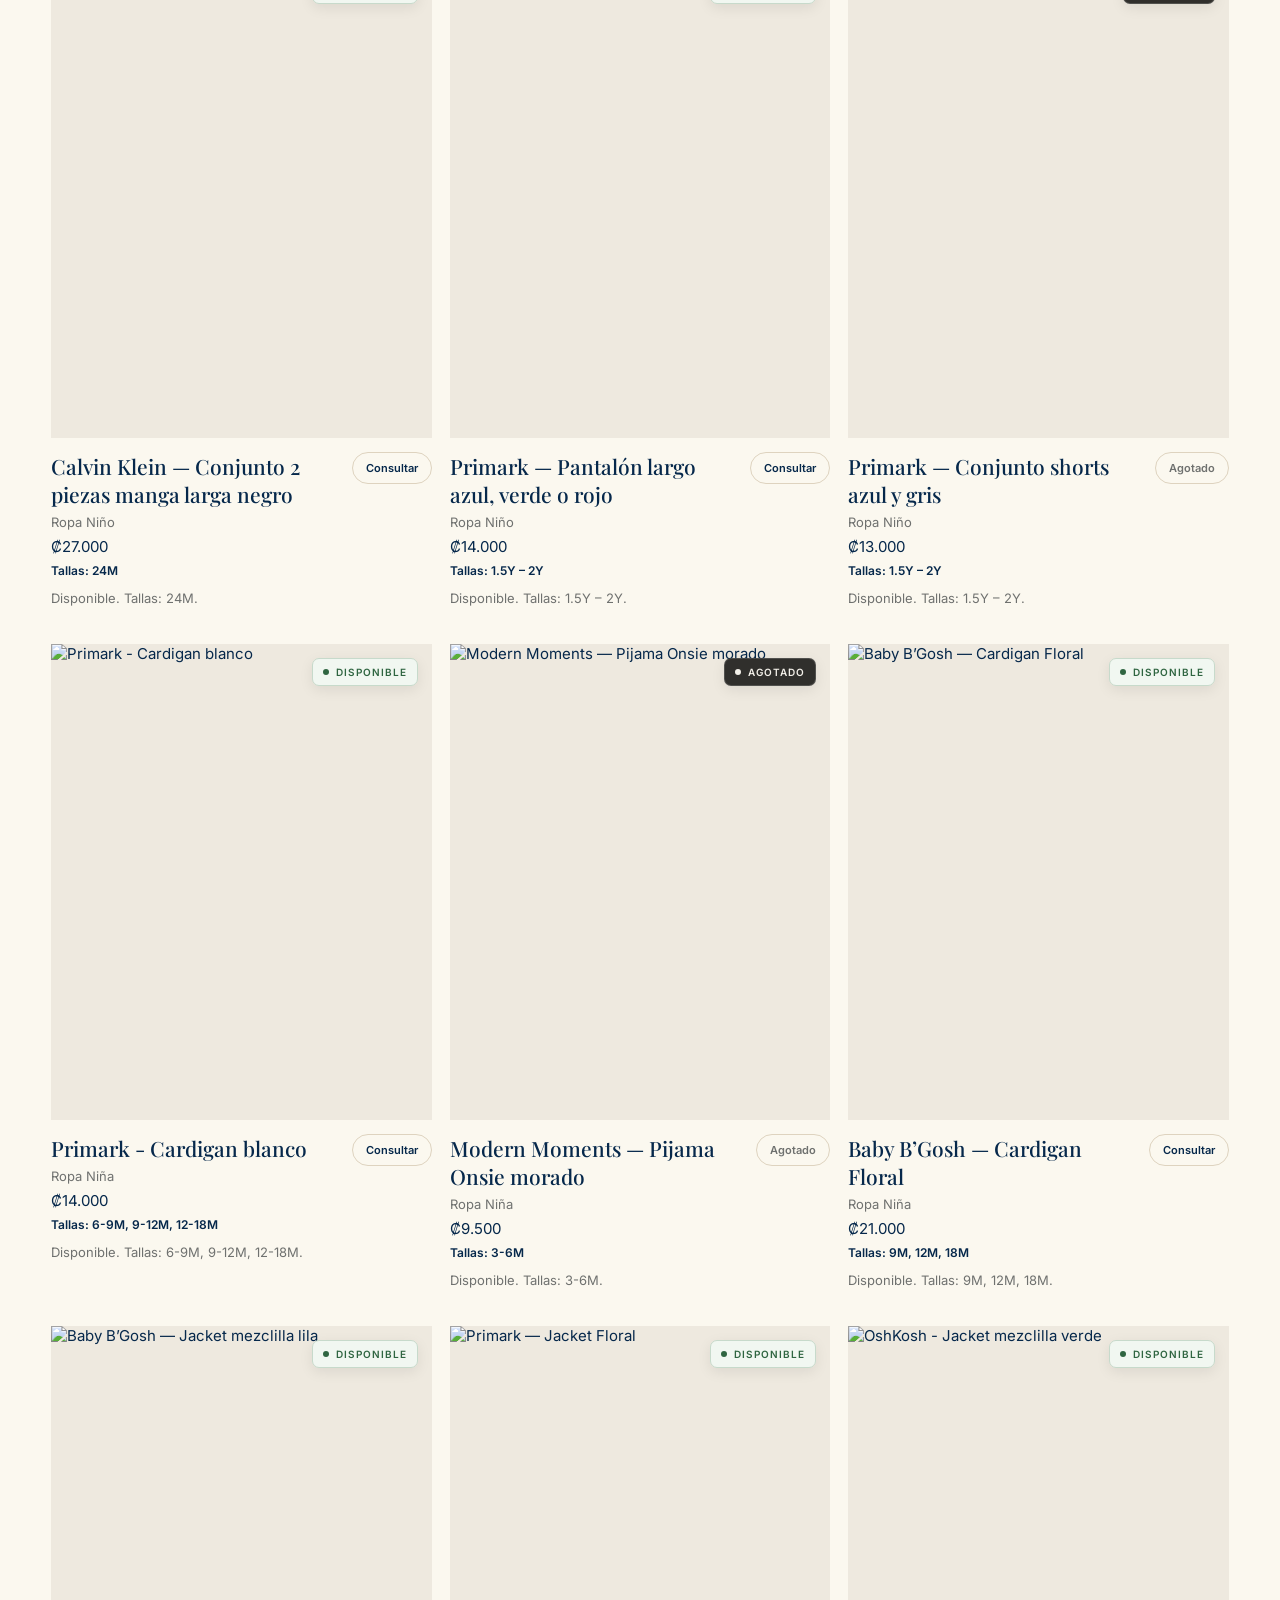
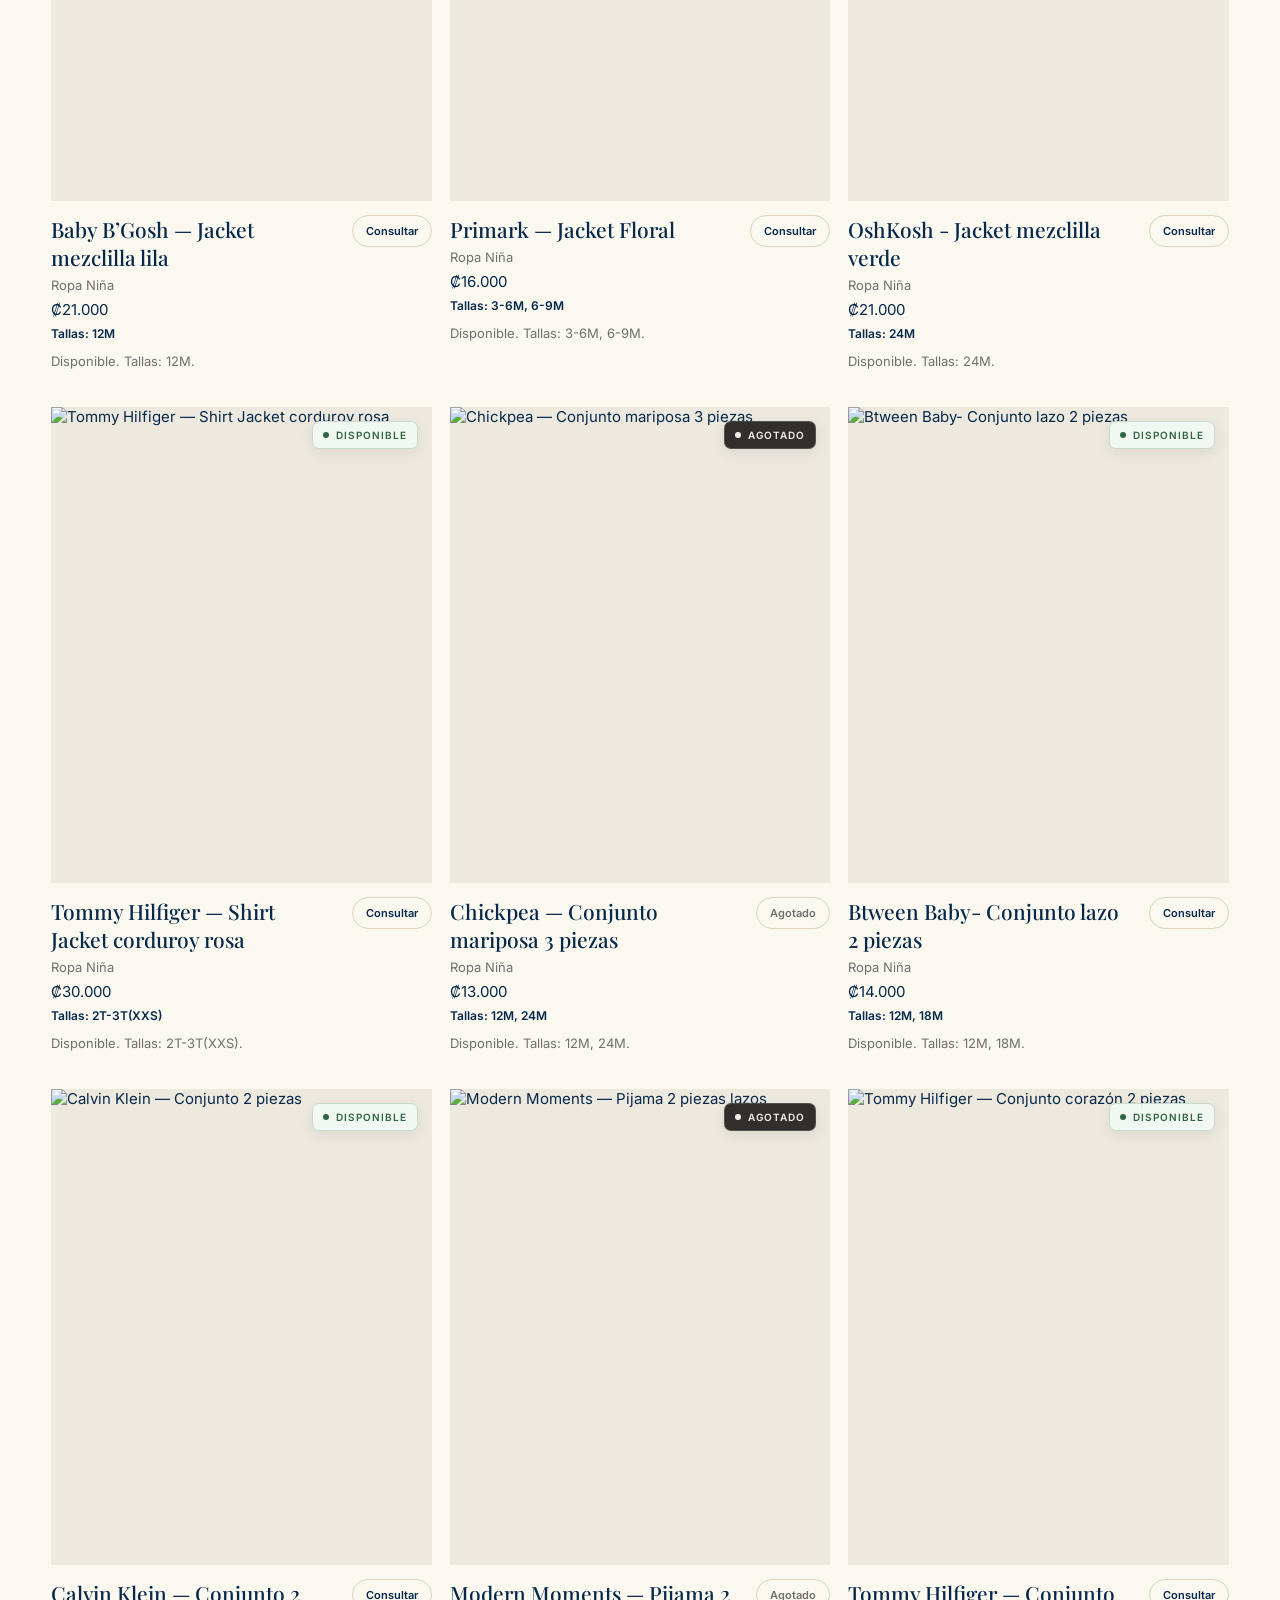
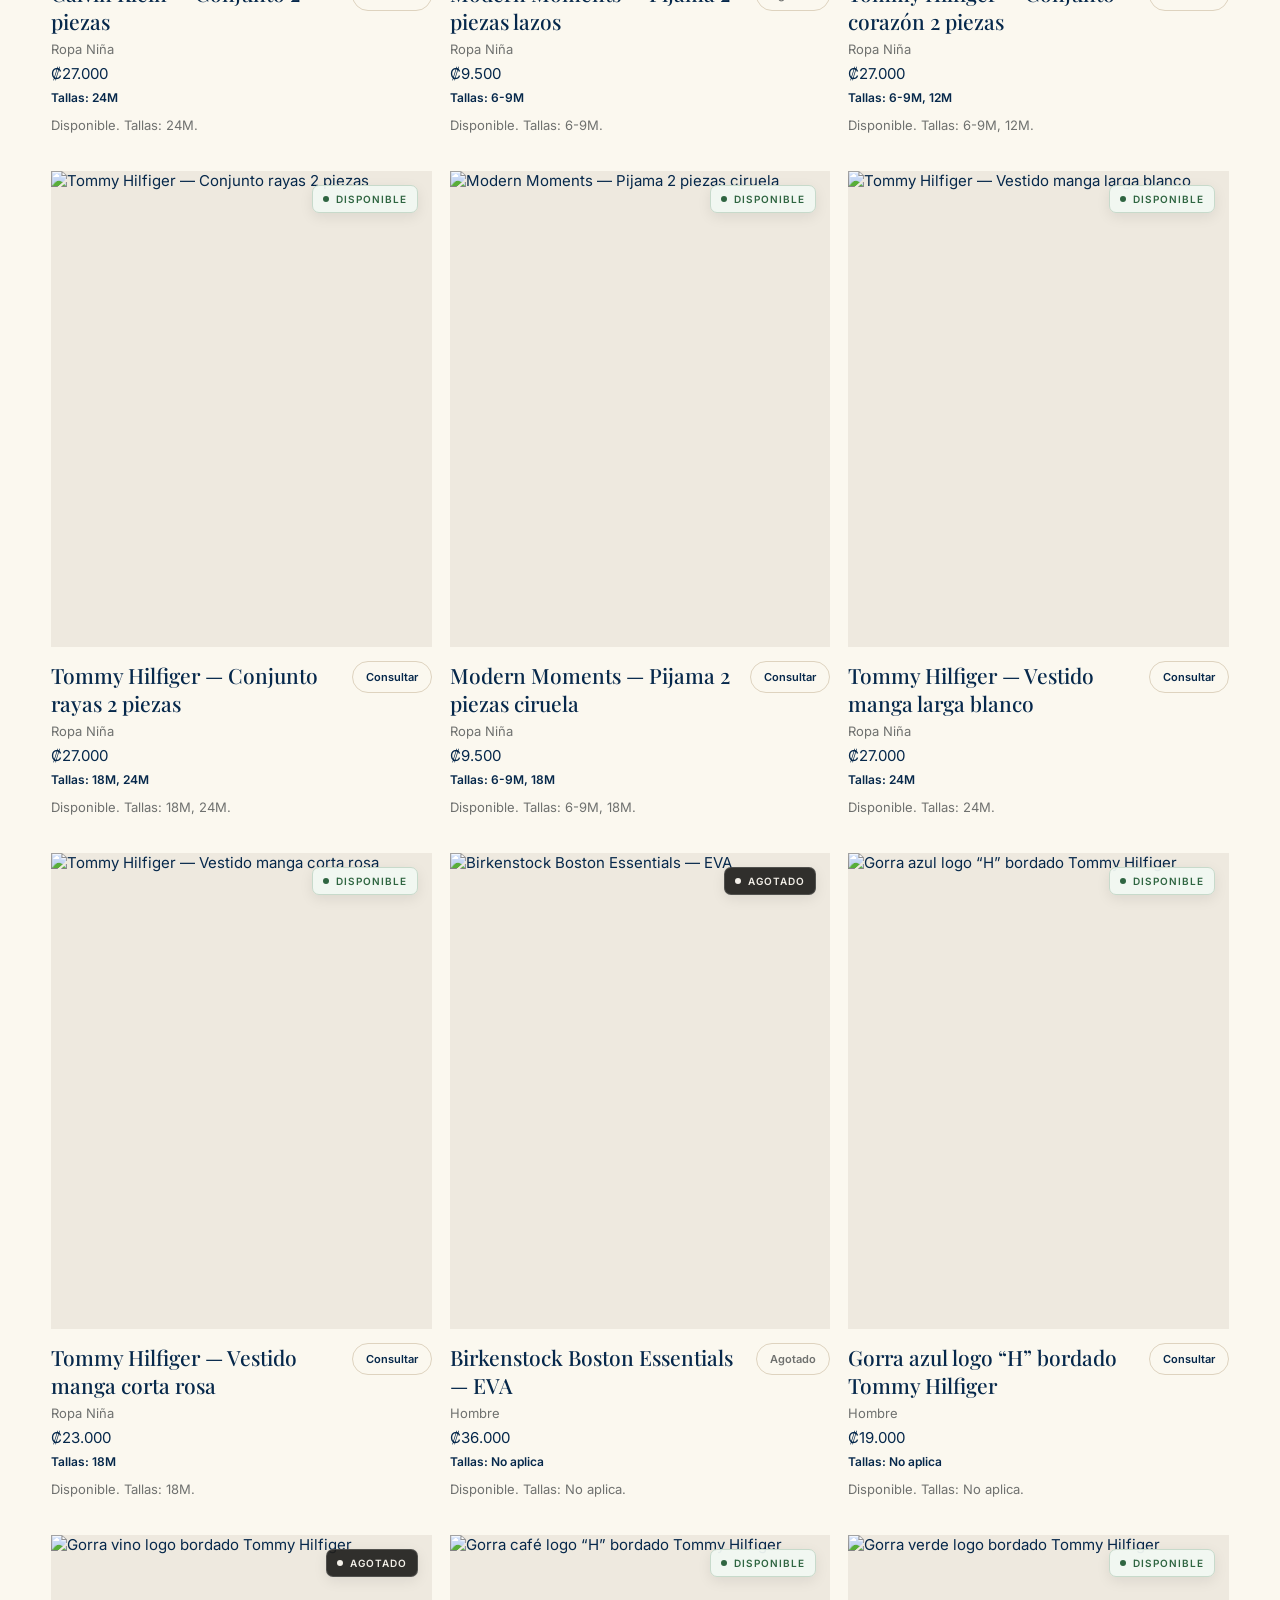
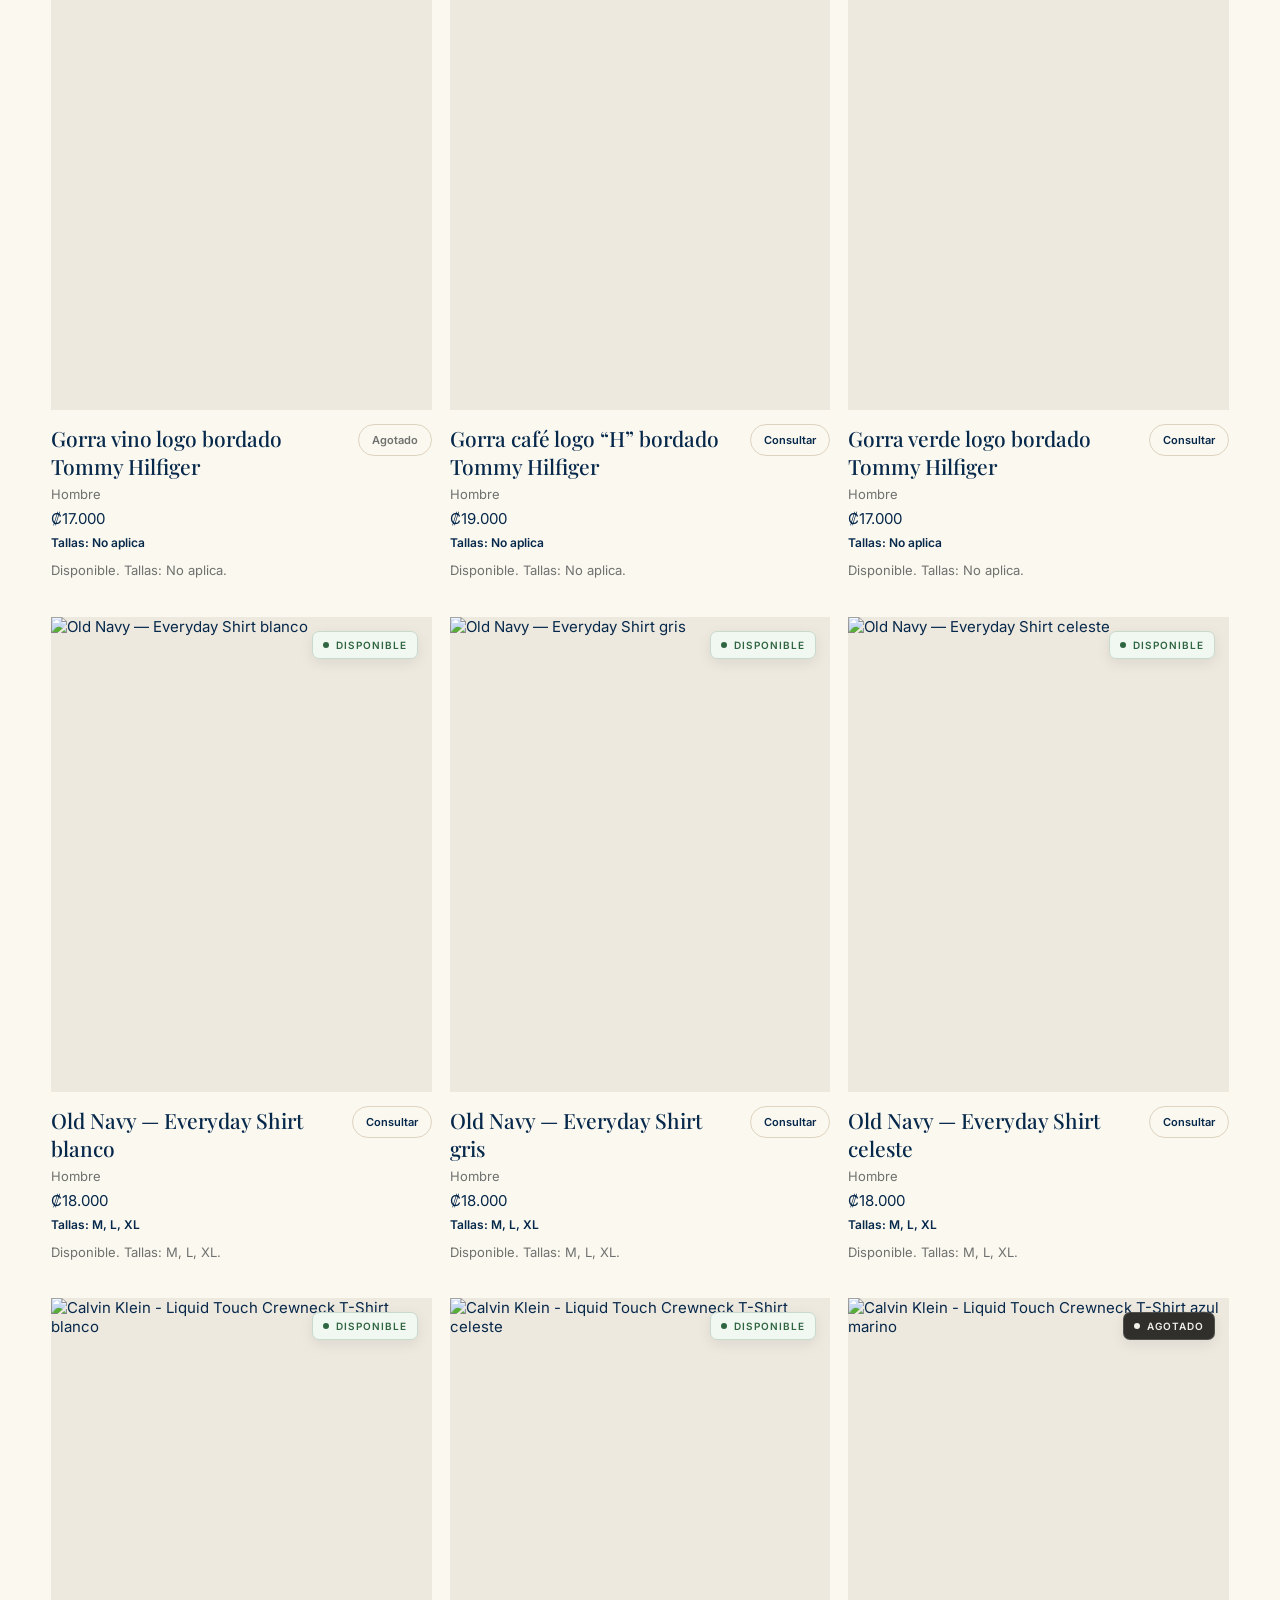
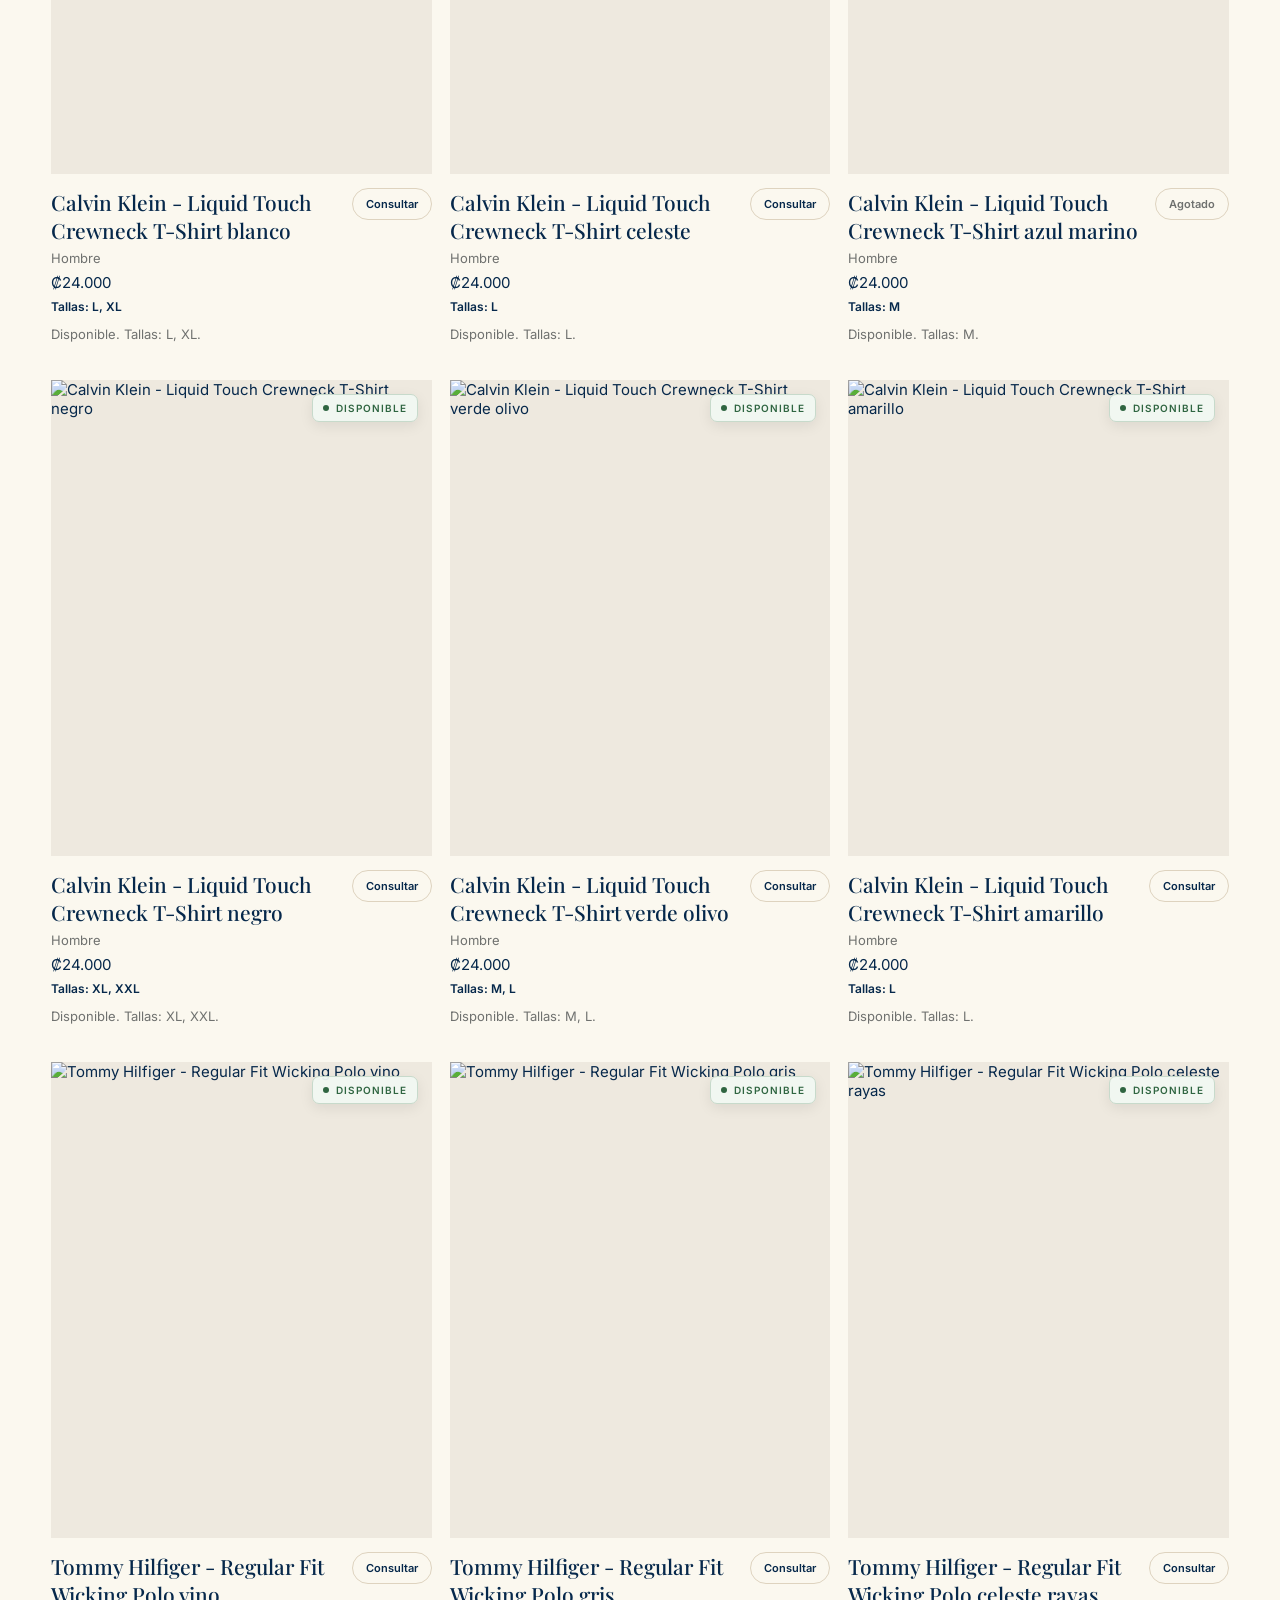
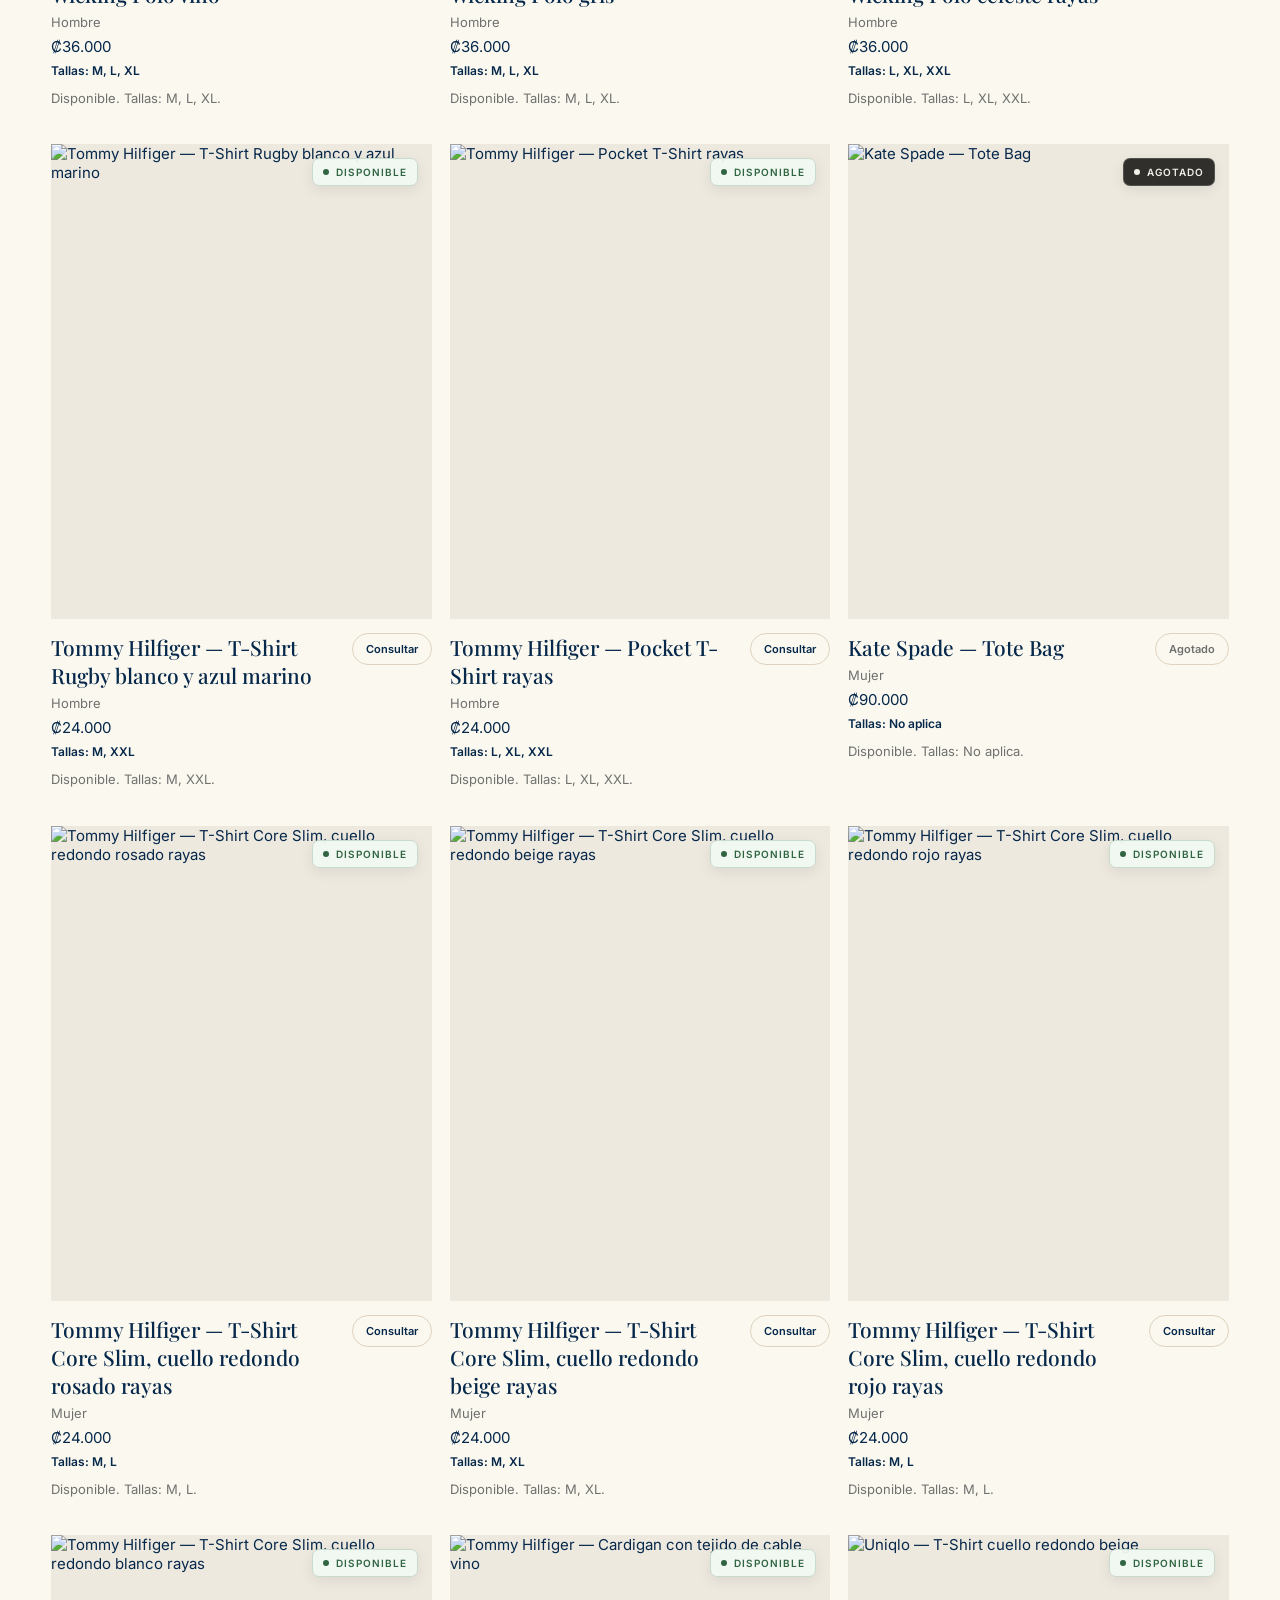
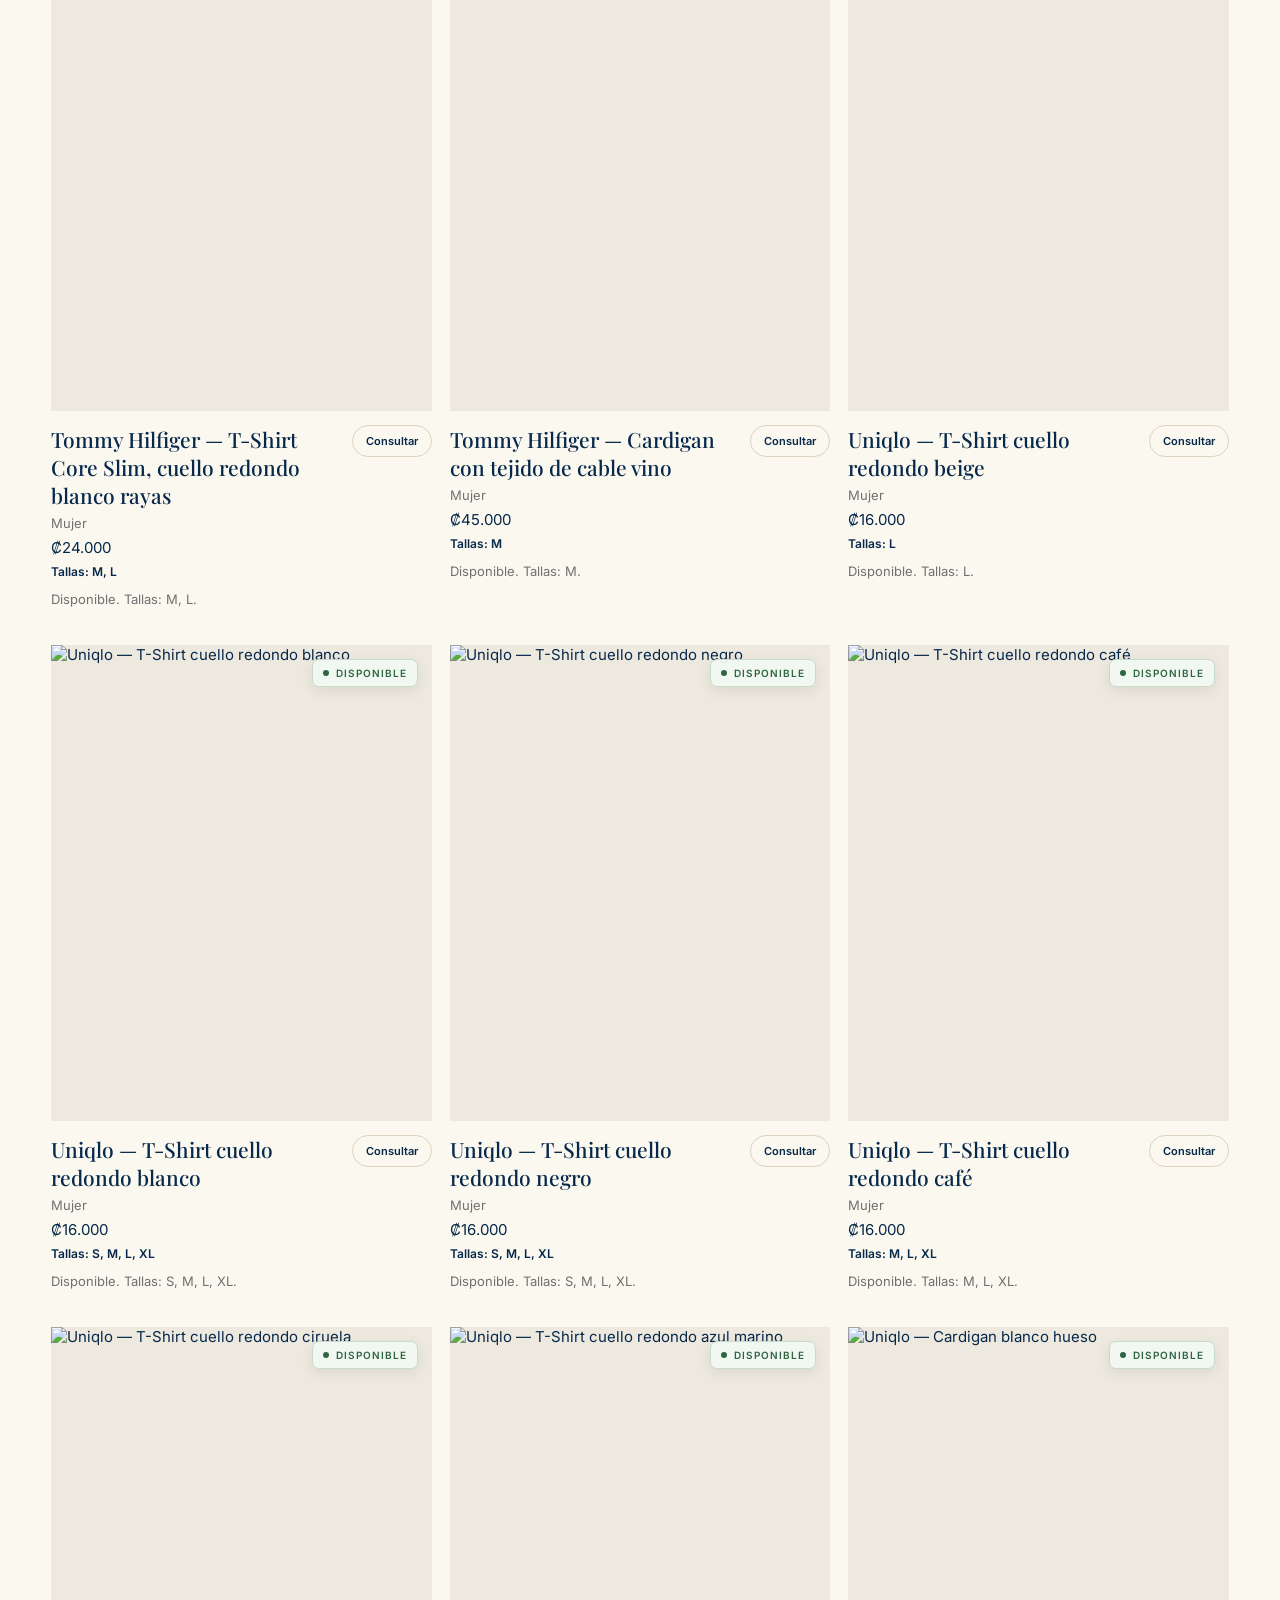
==== commit 038489cd: "Remove WhatsApp lead prompt" ====
--- a/index.html
+++ b/index.html
@@ -144,19 +144,6 @@
     </figure>
   </div>
 
-  <dialog class="lead-dialog" id="lead-dialog">
-    <form id="lead-form">
-      <button class="lead-close" type="button" aria-label="Cerrar">×</button>
-      <p class="eyebrow">Atención personalizada</p><h2>Antes de conversar</h2>
-      <p>Déjanos tus datos para atenderte mejor y mantener el historial de tu consulta.</p>
-      <label>Nombre<input name="name" required autocomplete="name" maxlength="100"></label>
-      <label>Teléfono<input name="phone" required autocomplete="tel" inputmode="tel" minlength="8" maxlength="20" placeholder="8888-8888"></label>
-      <label>Correo <small>(opcional)</small><input name="email" type="email" autocomplete="email" maxlength="140"></label>
-      <label class="lead-consent"><input name="consent" type="checkbox" required> Acepto que Finds guarde estos datos para atender mis consultas y dar seguimiento a futuras compras.</label>
-      <p id="lead-status" aria-live="polite"></p><button class="primary-button" type="submit">Continuar a WhatsApp</button>
-    </form>
-  </dialog>
-
   <aside class="finds-assistant" id="finds-assistant" aria-label="Asistente de Finds">
     <button class="assistant-launcher" id="assistant-launcher" type="button" aria-expanded="false" aria-controls="assistant-panel"><span aria-hidden="true">✦</span><strong>¿Te ayudo a encontrar algo?</strong></button>
     <section class="assistant-panel" id="assistant-panel" hidden>
@@ -168,7 +155,7 @@
     </section>
   </aside>
 
-  <script src="app.js?v=33"></script>
+  <script src="app.js?v=34"></script>
   <script src="assistant.js?v=2"></script>
 </body>
 </html>
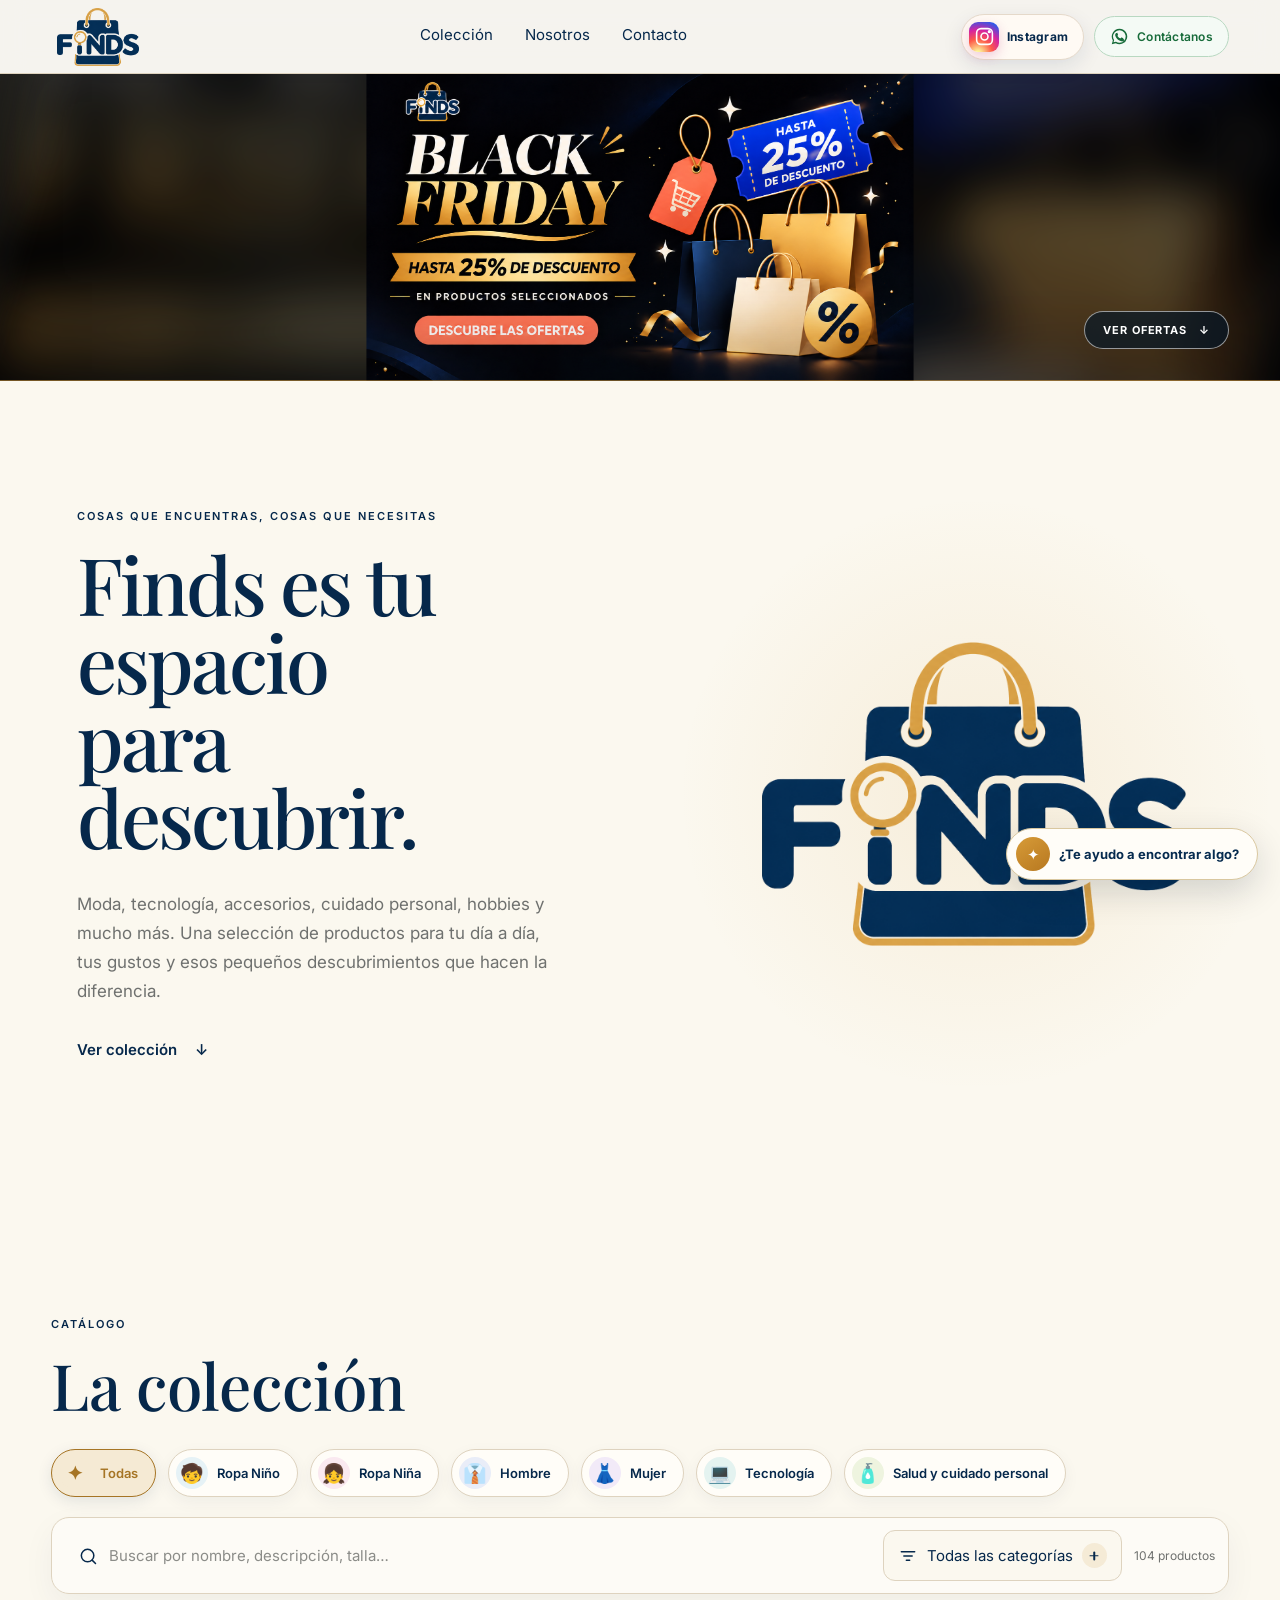
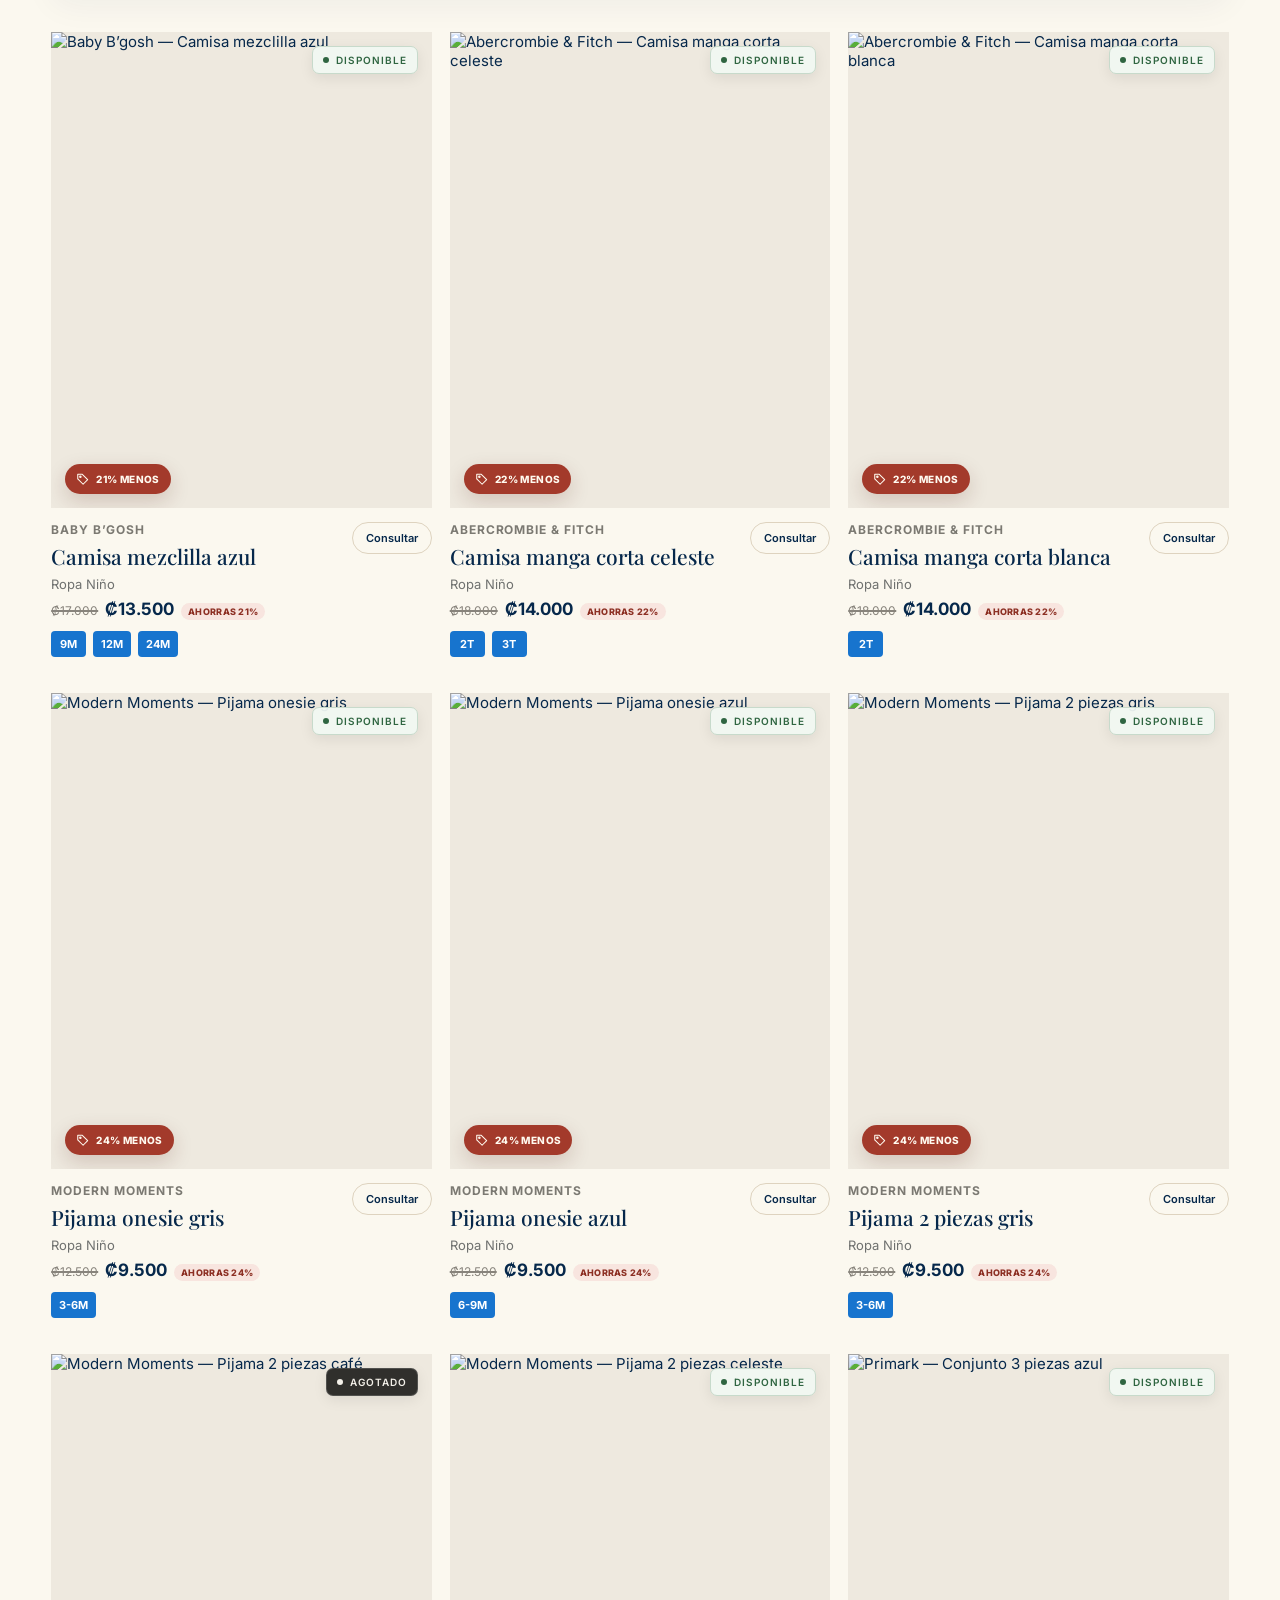
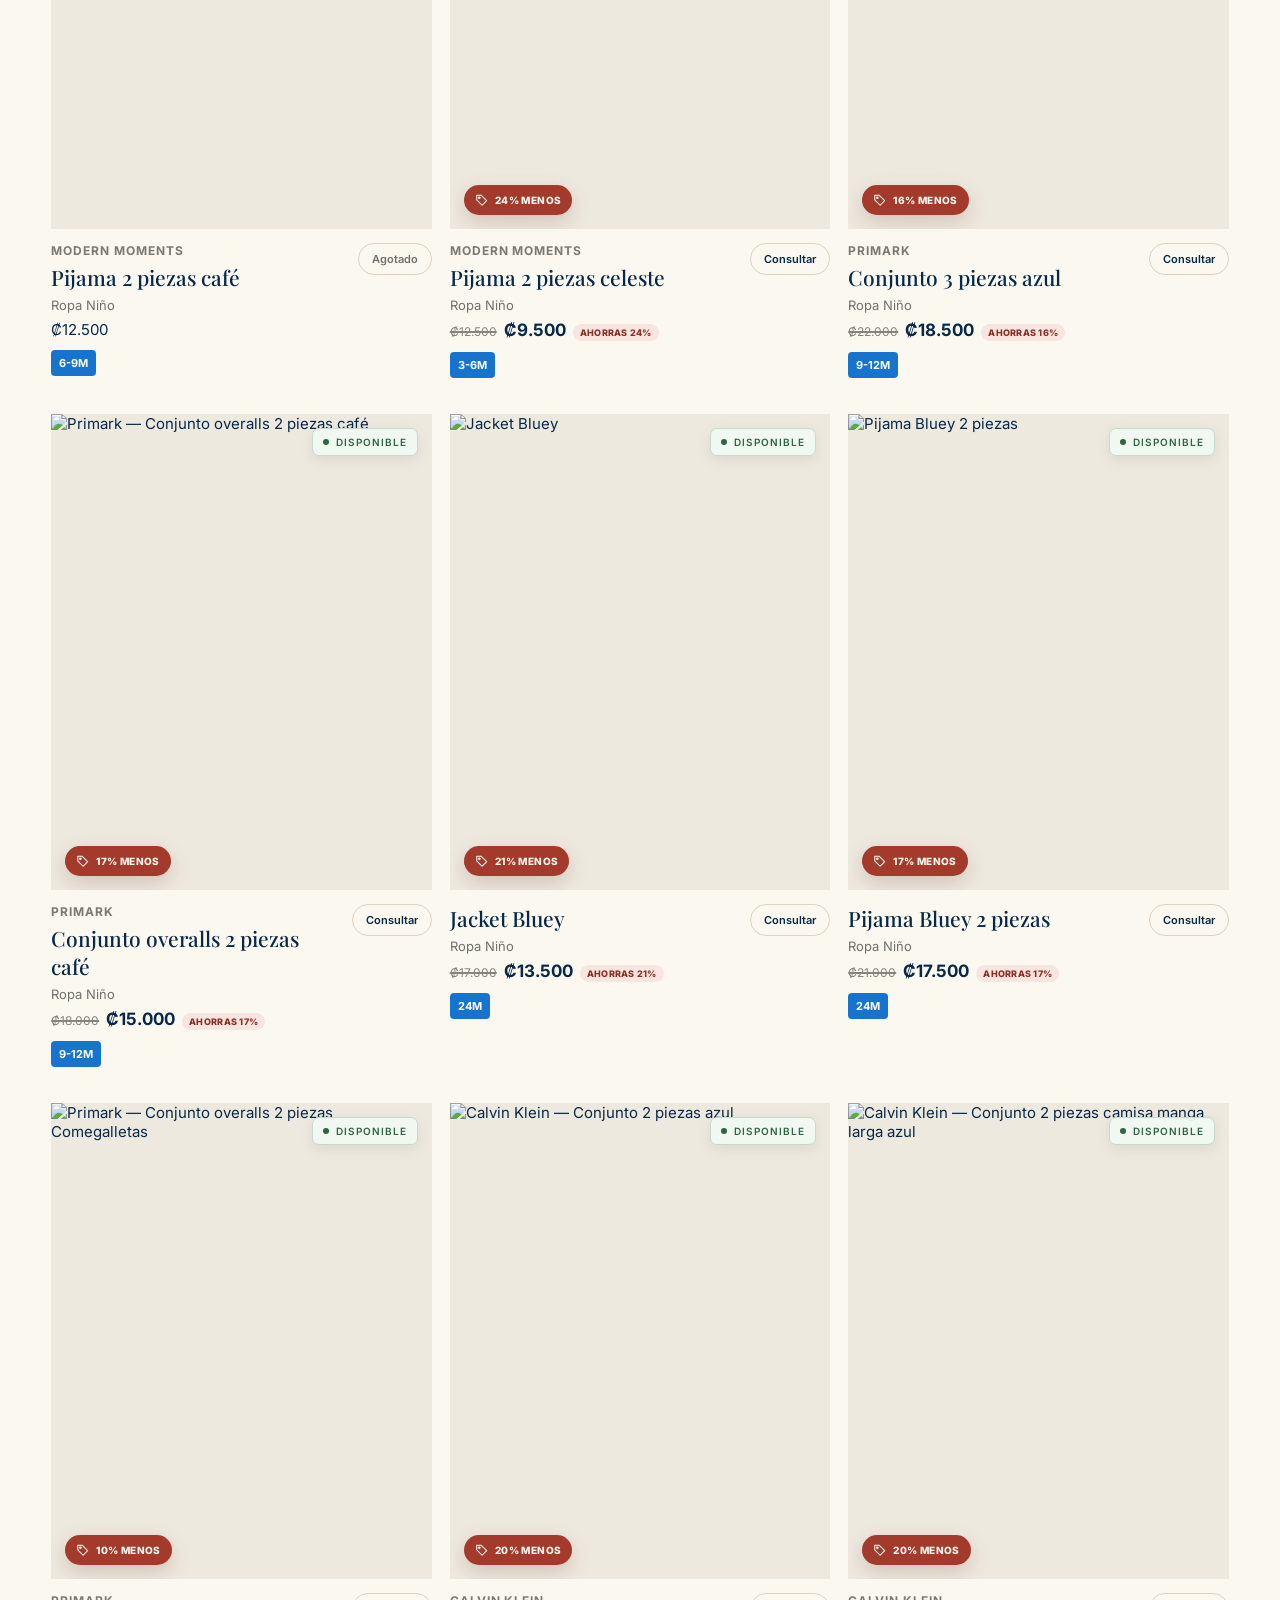
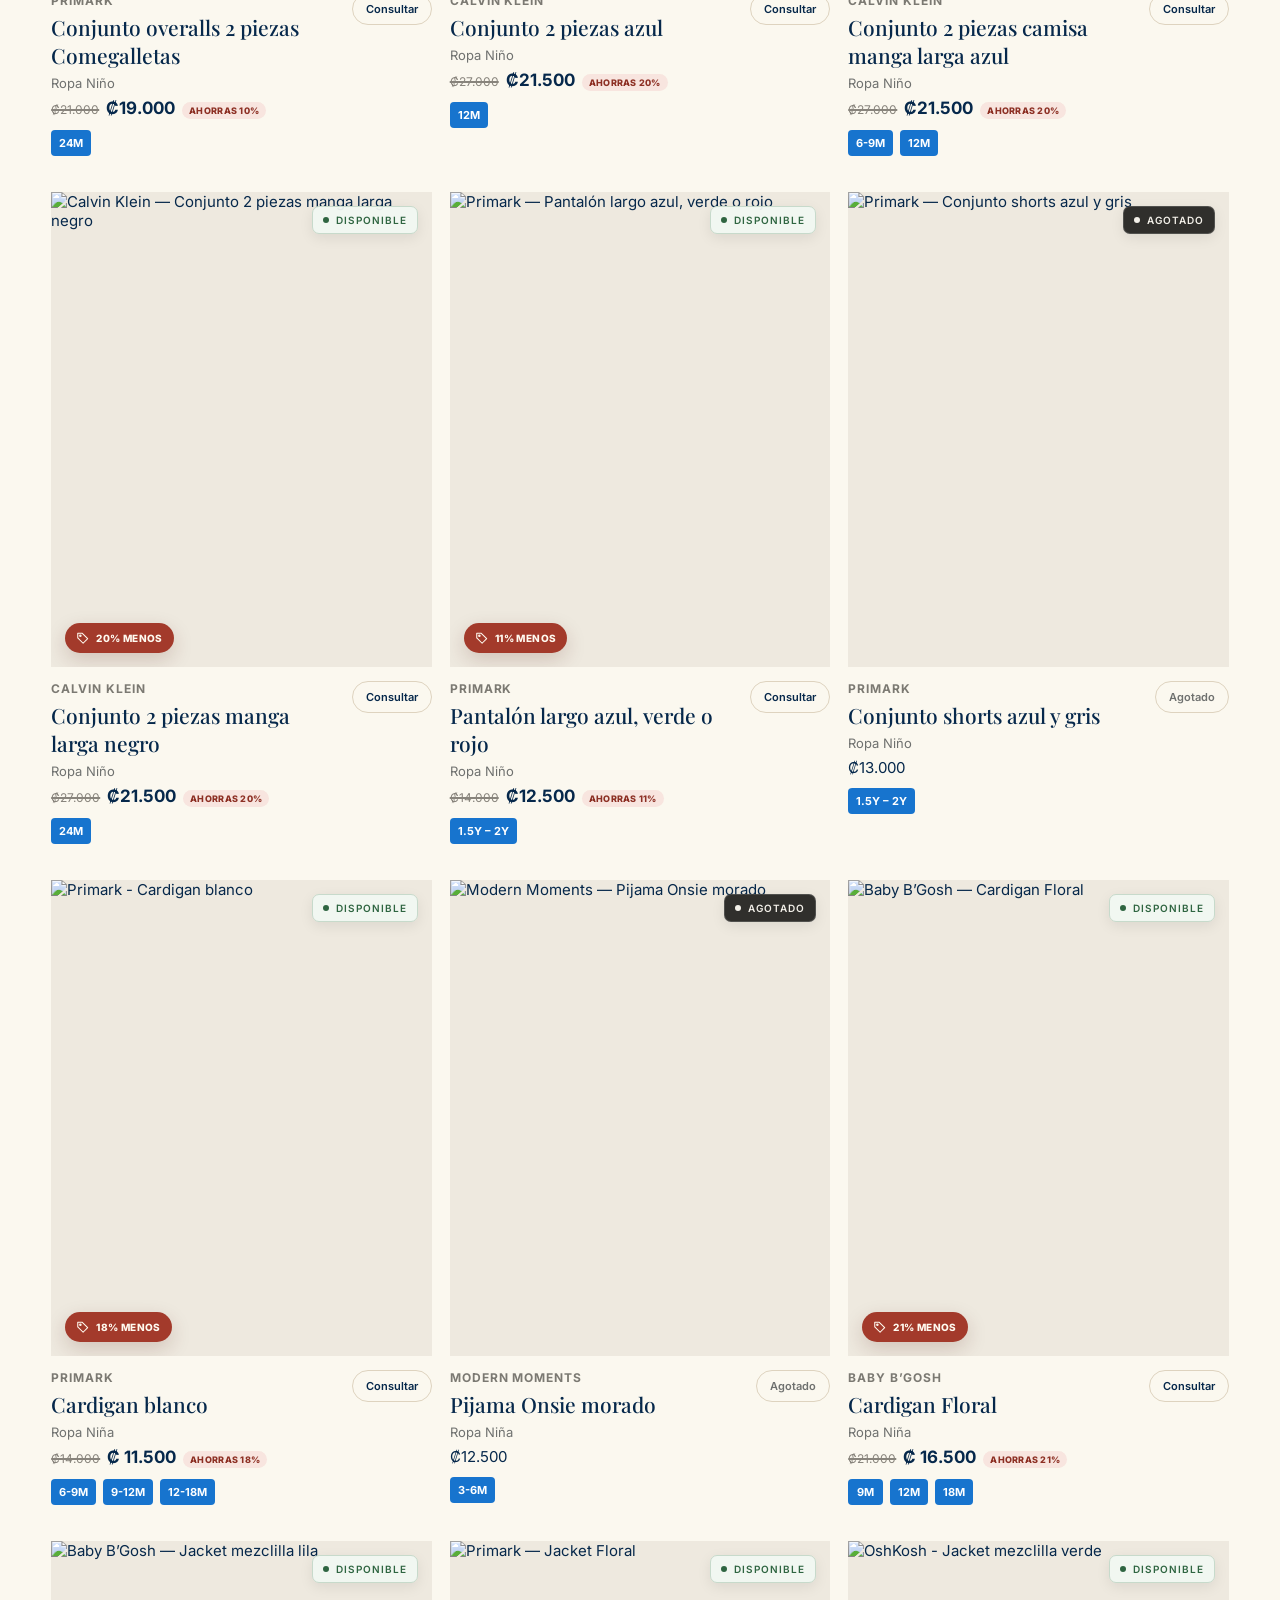
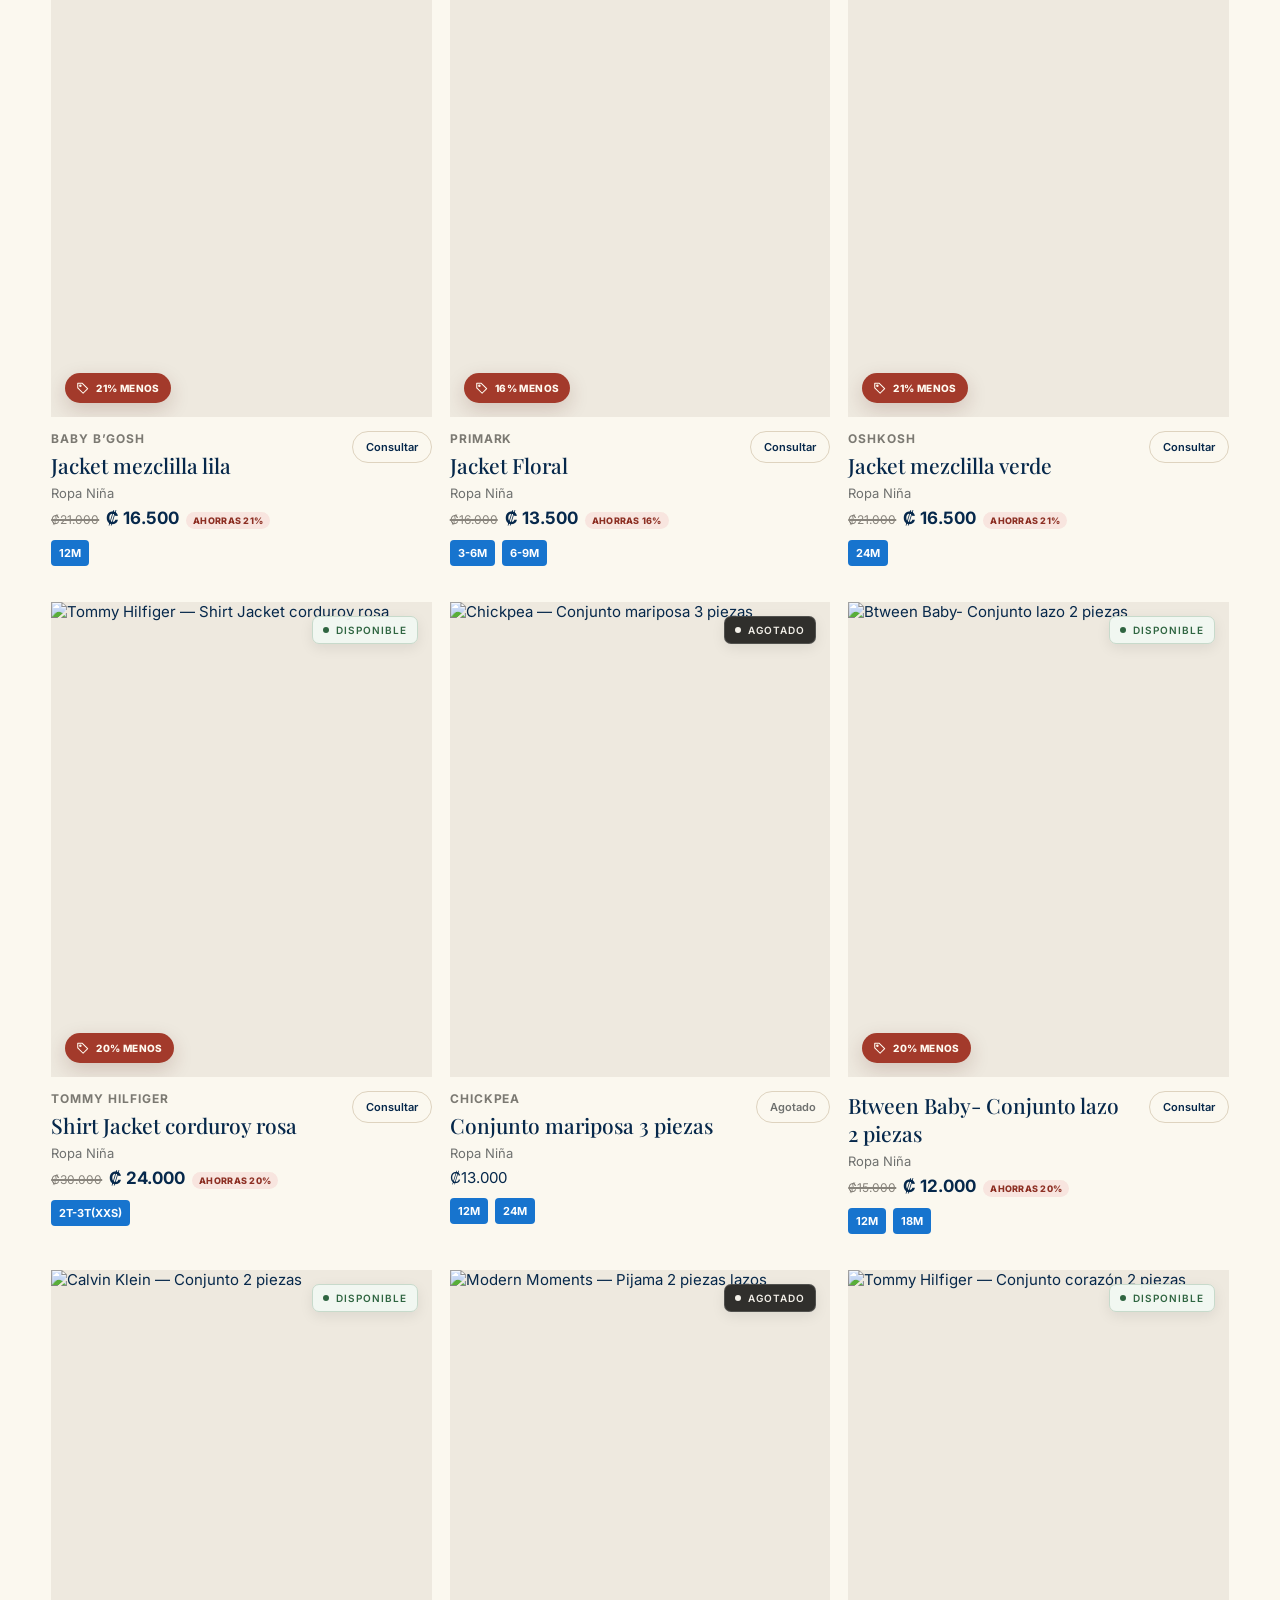
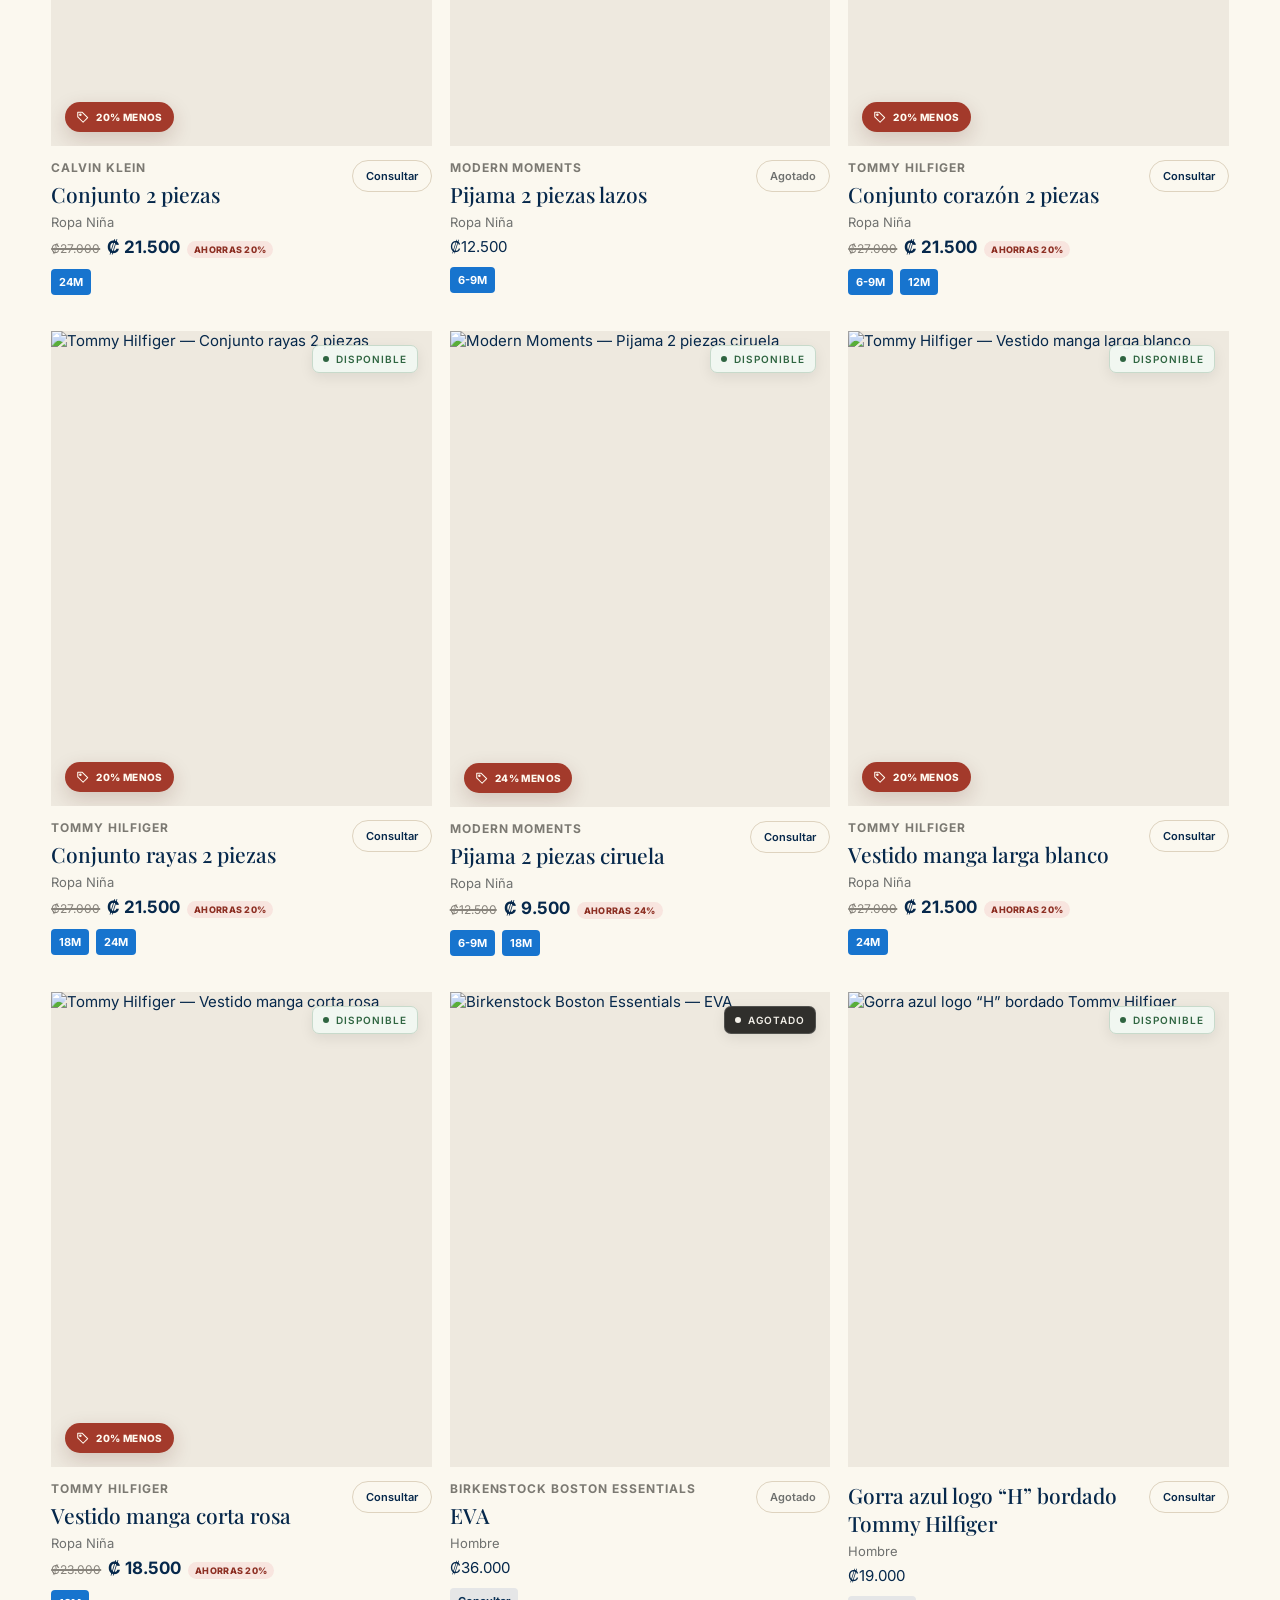
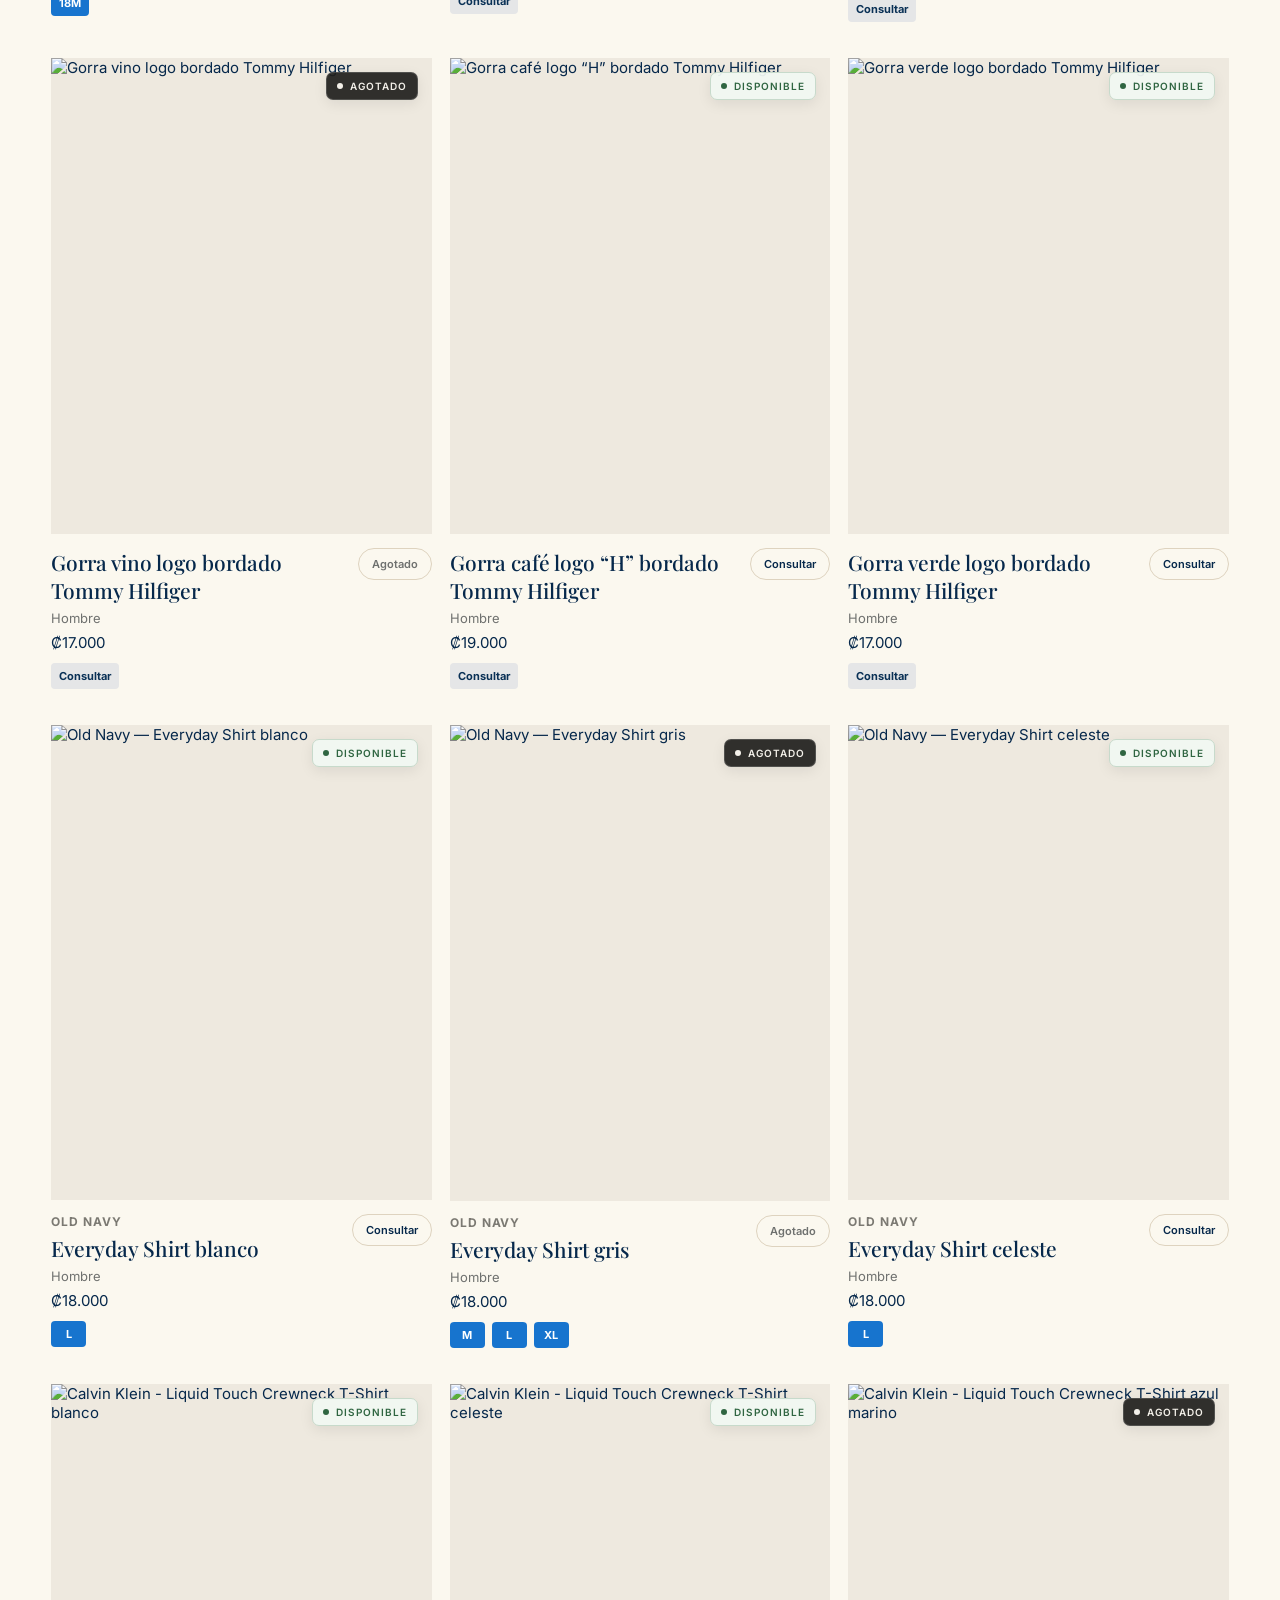
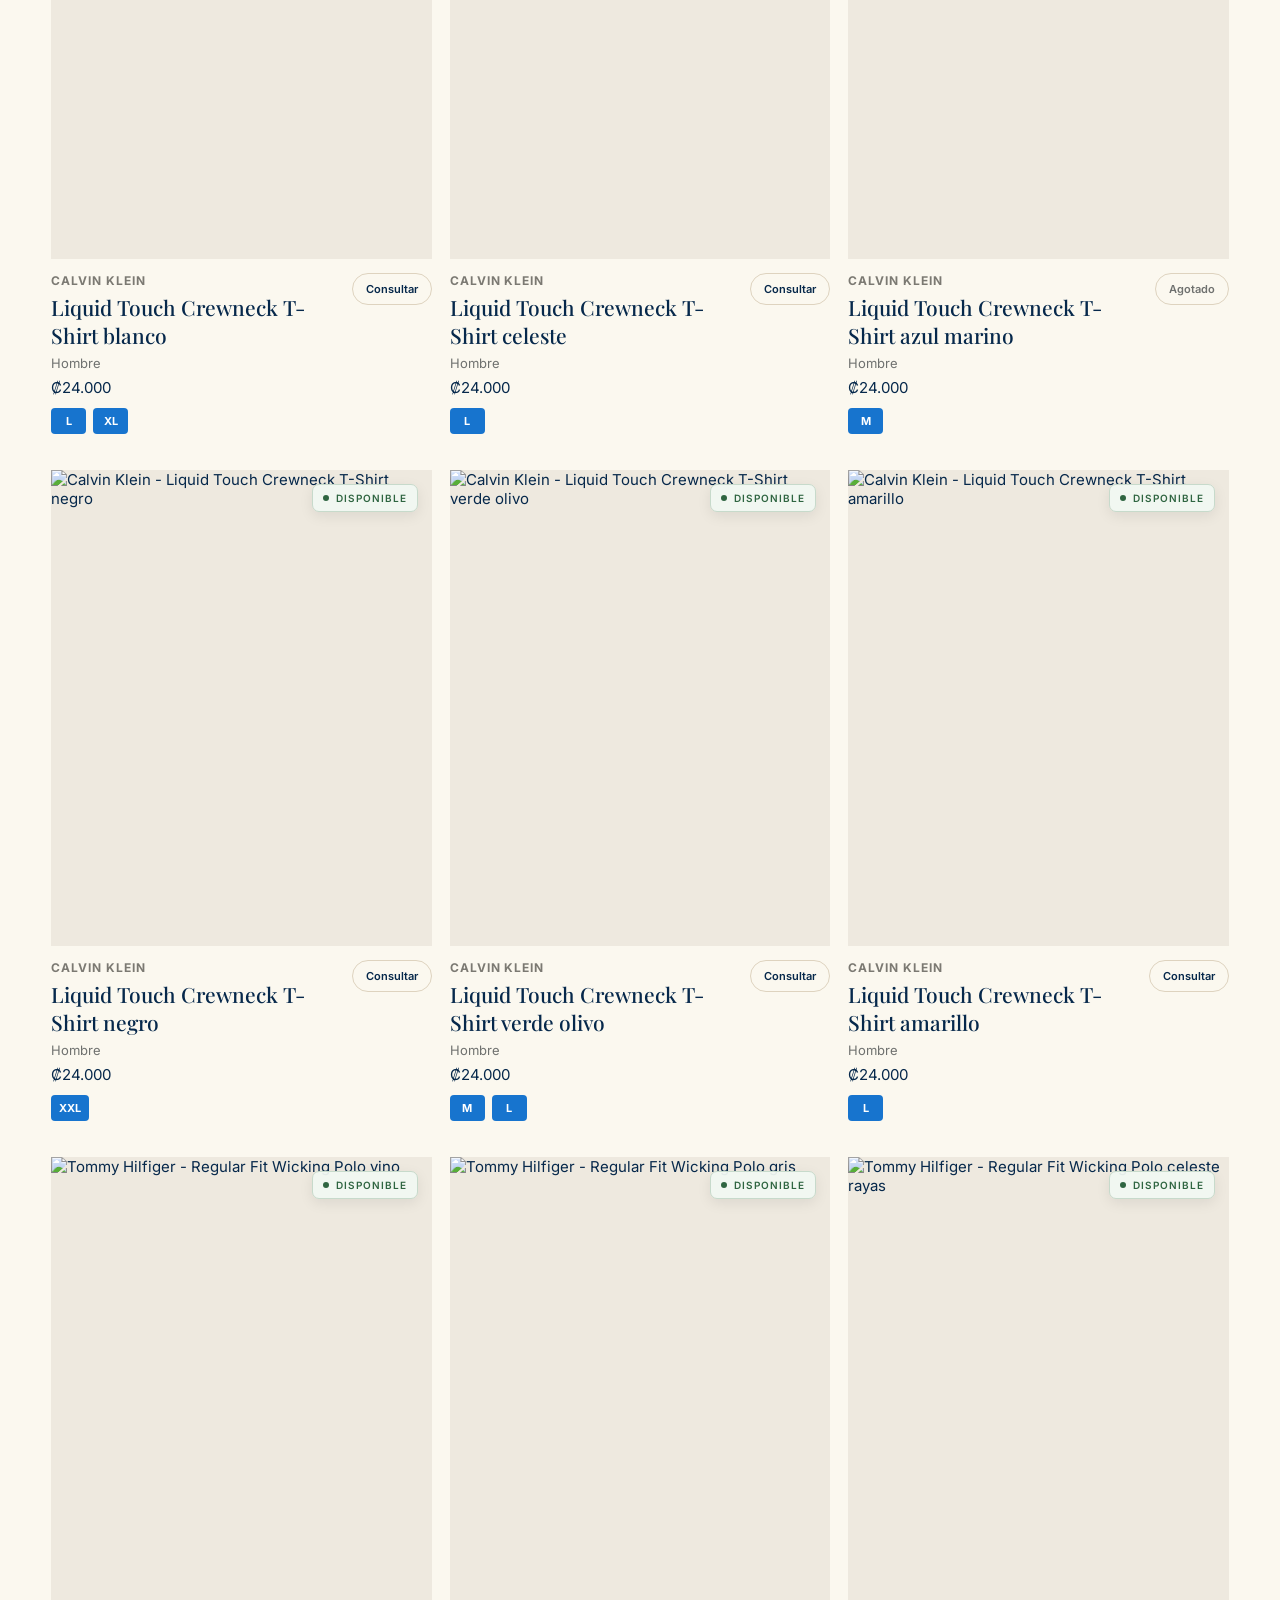
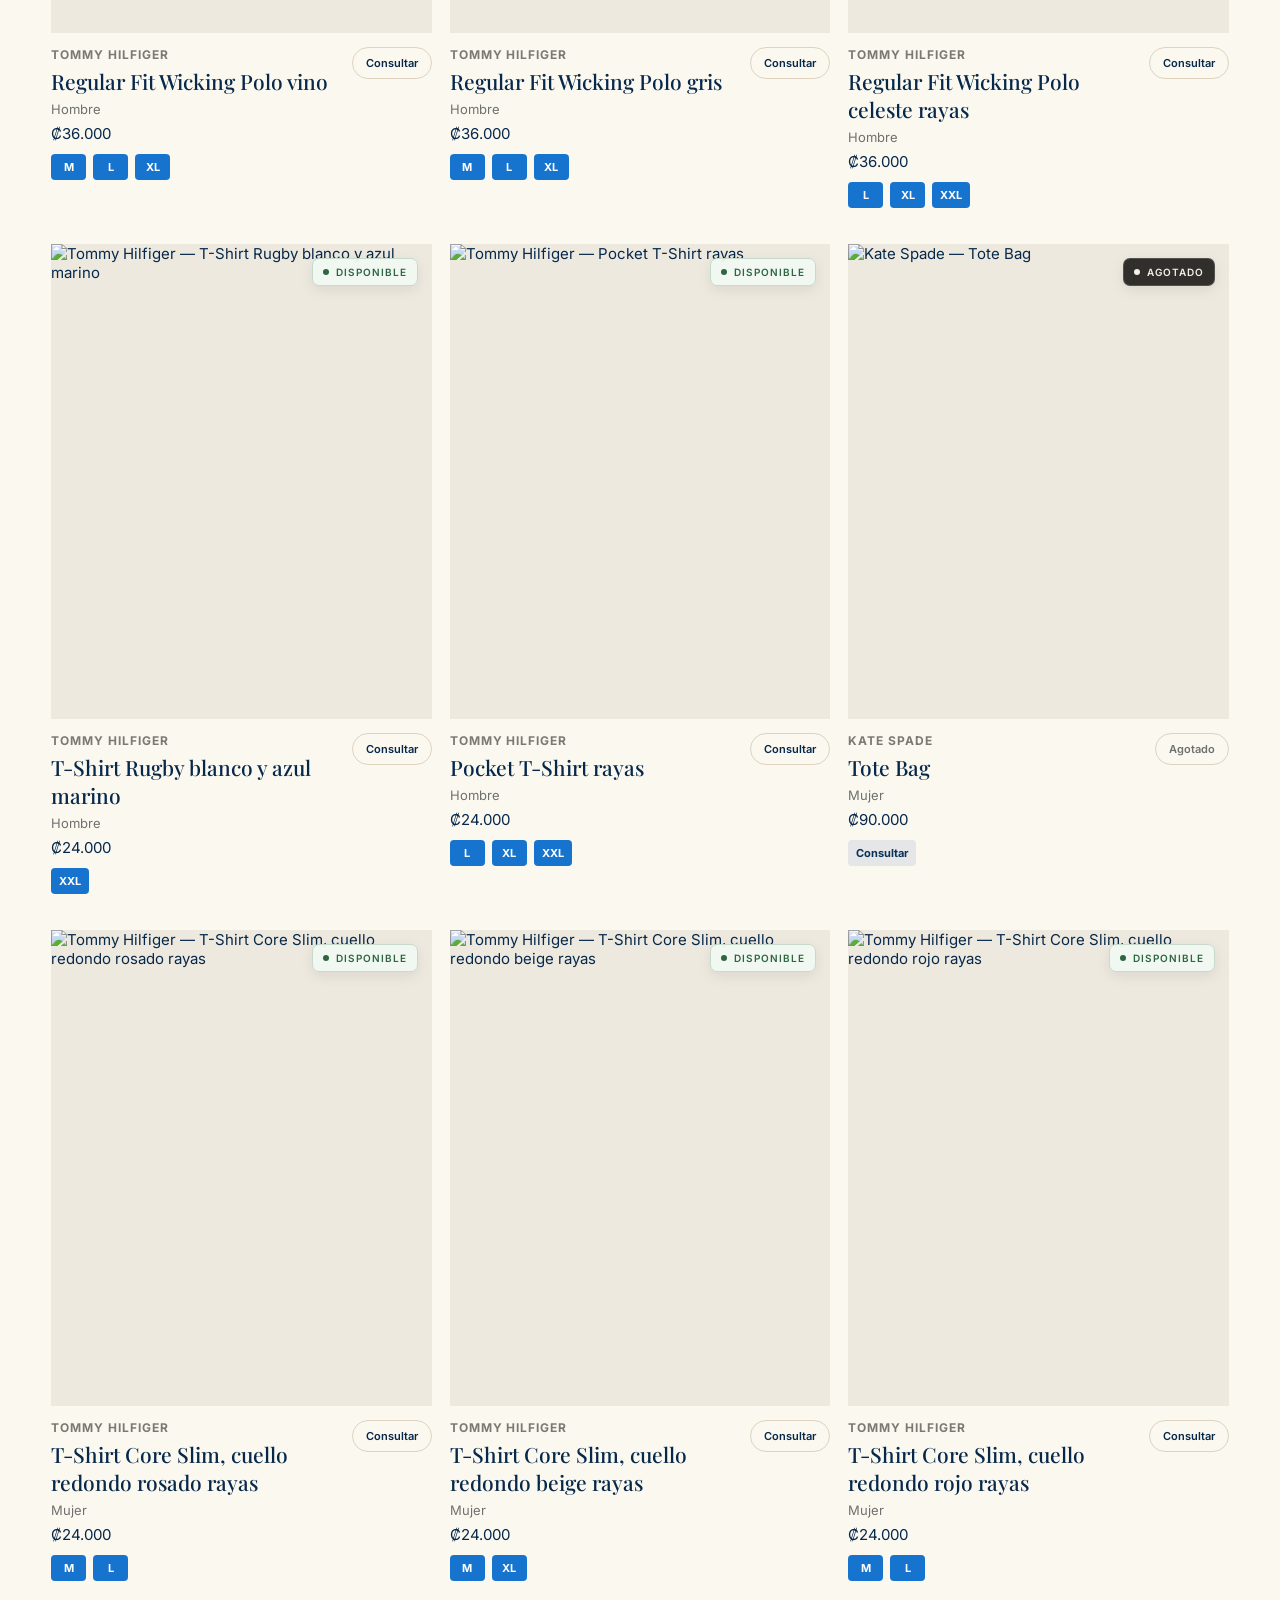
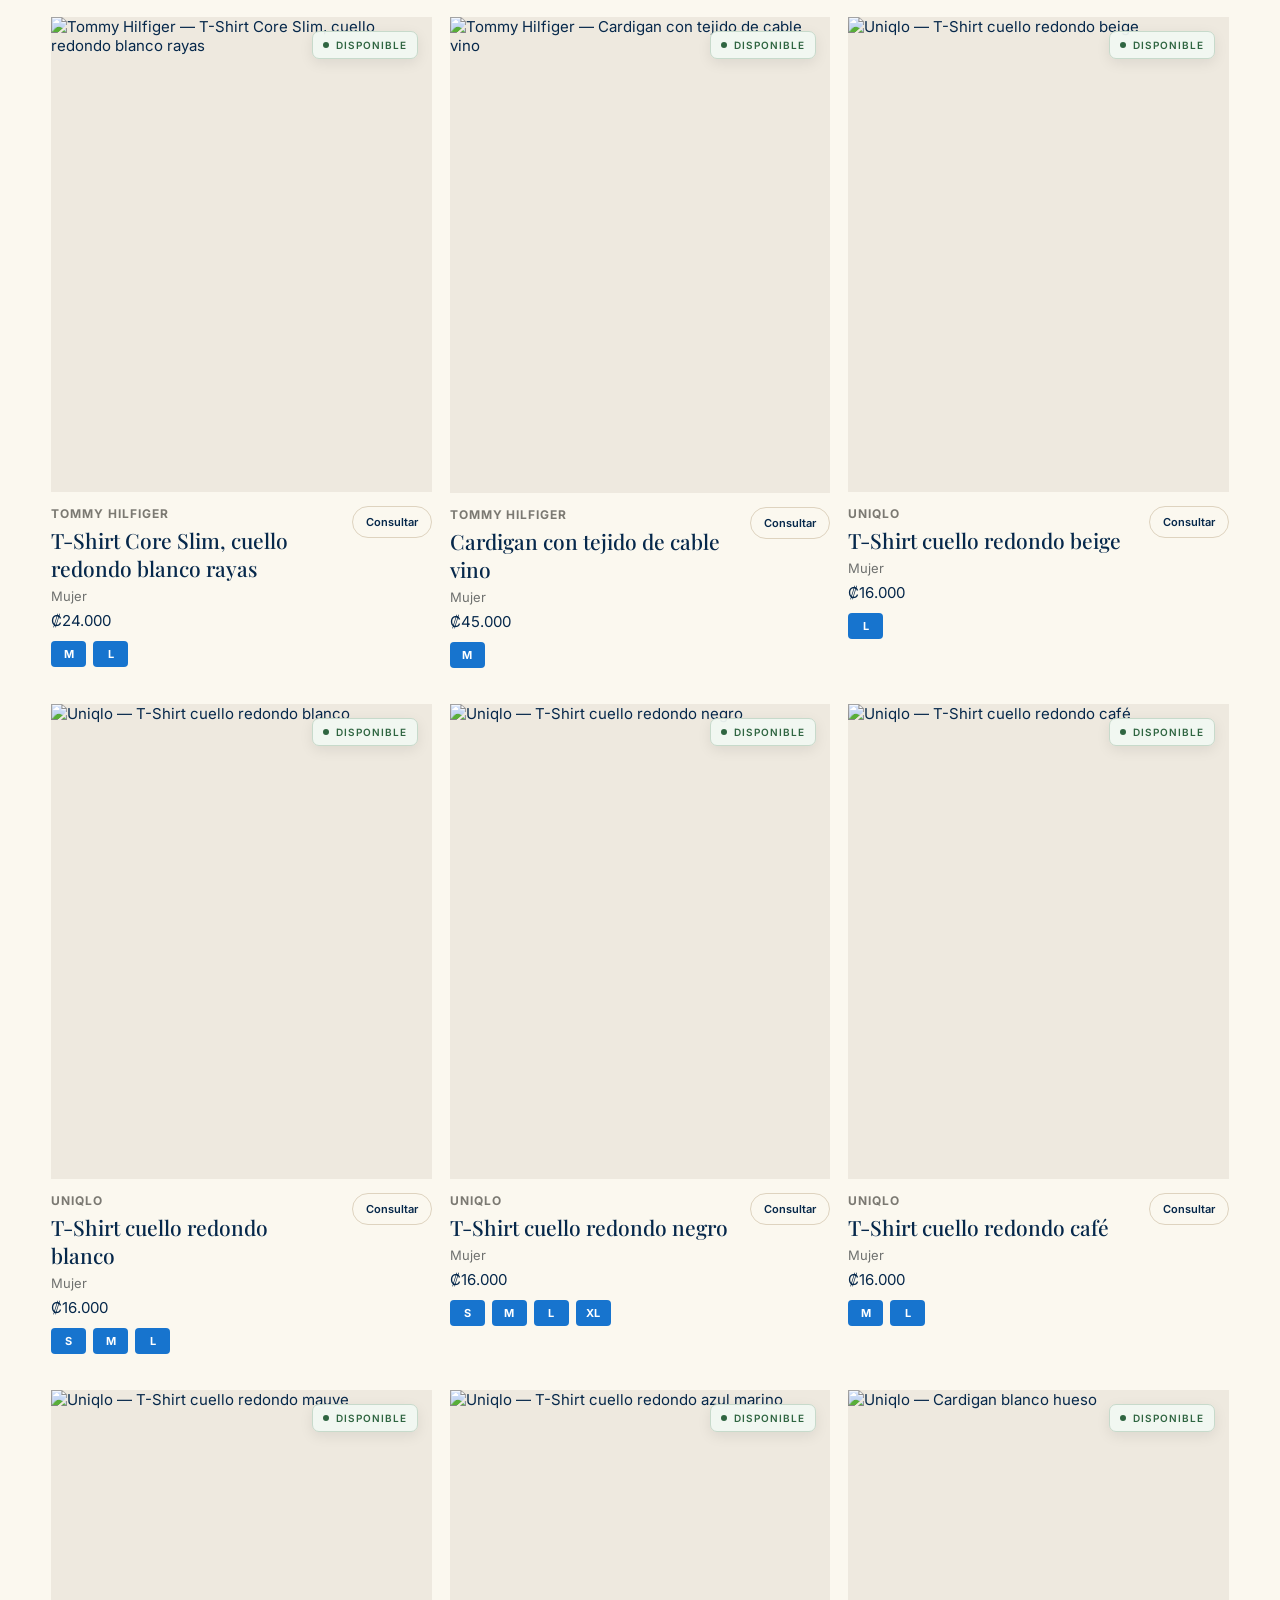
==== commit 4e0c60ce: "Mejorar editor, tallas y presentación del catálogo" ====
--- a/index.html
+++ b/index.html
@@ -8,7 +8,7 @@
   <link rel="preconnect" href="https://fonts.googleapis.com">
   <link rel="preconnect" href="https://fonts.gstatic.com" crossorigin>
   <link href="https://fonts.googleapis.com/css2?family=Inter:wght@400;500;600&family=Playfair+Display:wght@500;600&display=swap" rel="stylesheet">
-  <link rel="stylesheet" href="styles.css?v=35">
+  <link rel="stylesheet" href="styles.css?v=36">
 </head>
 <body>
   <header class="site-header">
@@ -34,6 +34,11 @@
   </header>
 
   <main>
+    <a class="seasonal-banner" id="black-friday-banner" href="#coleccion" aria-label="Black Friday en Finds: hasta 25% de descuento en productos seleccionados. Ver ofertas.">
+      <img src="images/black-friday-hero-v3.png" alt="Black Friday en Finds, hasta 25% de descuento en productos seleccionados">
+      <span class="seasonal-banner-shine" aria-hidden="true"></span>
+      <span class="seasonal-banner-action">Ver ofertas <span aria-hidden="true">↓</span></span>
+    </a>
     <section class="hero" id="inicio">
       <div class="hero-copy">
         <p class="eyebrow">Cosas que encuentras, cosas que necesitas</p>
@@ -155,7 +160,7 @@
     </section>
   </aside>
 
-  <script src="app.js?v=34"></script>
+  <script src="app.js?v=36"></script>
   <script src="assistant.js?v=2"></script>
 </body>
 </html>
--- a/styles.css
+++ b/styles.css
@@ -57,6 +57,17 @@
   85% { box-shadow: 0 0 0 9px rgba(33,139,79,0); }
 }
 .menu-button { display: none; padding: 9px 15px; border: 1px solid var(--line); border-radius: 999px; background: transparent; cursor: pointer; }
+
+.seasonal-banner { position:relative;display:block;width:100%;height:clamp(240px,24vw,380px);overflow:hidden;color:#fff;background:#020b16;isolation:isolate; }
+.seasonal-banner::before { content:"";position:absolute;inset:-28px;z-index:0;background:url("images/black-friday-hero-v3.png") center/cover no-repeat;filter:blur(24px) brightness(.38) saturate(.85);transform:scale(1.07);opacity:.9;pointer-events:none; }
+.seasonal-banner img { position:relative;z-index:1;width:100%;height:100%;object-fit:contain;object-position:center;transform:scale(1.002);animation:seasonal-banner-breathe 8s ease-in-out infinite alternate; }
+.seasonal-banner::after { content:"";position:absolute;inset:0;z-index:1;border-bottom:1px solid rgba(214,157,64,.5);box-shadow:inset 0 -35px 65px rgba(0,0,0,.2);pointer-events:none; }
+.seasonal-banner-shine { position:absolute;top:-35%;left:-18%;z-index:1;width:20%;height:180%;background:linear-gradient(90deg,transparent,rgba(255,239,194,.22),transparent);filter:blur(7px);transform:rotate(16deg);animation:seasonal-banner-shine 6.5s ease-in-out infinite;pointer-events:none; }
+.seasonal-banner-action { position:absolute;right:clamp(18px,4vw,70px);bottom:clamp(16px,2.5vw,36px);z-index:2;display:inline-flex;align-items:center;gap:12px;padding:11px 18px;border:1px solid rgba(255,255,255,.55);border-radius:999px;color:#fff;background:rgba(3,23,42,.64);backdrop-filter:blur(10px);font-size:11px;font-weight:700;letter-spacing:.08em;text-transform:uppercase;transition:background .2s ease,border-color .2s ease,transform .2s ease; }
+.seasonal-banner:hover .seasonal-banner-action,.seasonal-banner:focus-visible .seasonal-banner-action { background:var(--accent);border-color:var(--accent);transform:translateY(-2px); }
+.seasonal-banner:focus-visible { outline:3px solid var(--accent);outline-offset:-3px; }
+@keyframes seasonal-banner-breathe { from{transform:scale(1.002)} to{transform:scale(1.014)} }
+@keyframes seasonal-banner-shine { 0%,34%{left:-22%;opacity:0} 47%{opacity:1} 66%,100%{left:112%;opacity:0} }
 
 .hero {
   min-height: calc(100vh - 74px);
@@ -144,8 +155,12 @@
 .price-sale { font-size:17px; }
 .price-original { color:#88847c; font-size:12px; text-decoration:line-through; text-decoration-thickness:1.5px; }
 .discount-saving { padding:3px 7px; border-radius:999px; color:#8d3024; background:#f8e5df; font-size:9px; font-weight:800; letter-spacing:.03em; text-transform:uppercase; }
-.product-info .product-sizes { margin-top: 7px; color: var(--ink); font-size: 12px; font-weight: 600; }
+.product-info .product-sizes { display:flex;flex-wrap:wrap;gap:7px;margin-top:11px; }
+.product-size { min-width:35px;padding:6px 8px;border-radius:4px;color:#0a3156;background:#e5e6e7;font-size:11px;font-weight:700;text-align:center; }
+.product-size.is-available { color:#fff;background:#1774ce; }
+.product-size.is-unavailable { color:#6f6f6c;background:#dededb;text-decoration:line-through;text-decoration-thickness:1.5px; }
 .product-info .product-description { max-width: 310px; margin-top: 10px; line-height: 1.55; }
+.product-brand { display:block; margin-bottom:5px; color:#7b7972; font-size:12px; font-weight:700; letter-spacing:.08em; text-transform:uppercase; }
 .catalog-error { grid-column: 1 / -1; padding: 50px 0; color: var(--muted); }
 .product-action { flex: 0 0 auto; align-self: start; padding: 8px 13px; border: 1px solid var(--line); border-radius: 999px; font-size: 11px; font-weight: 600; transition: color .2s ease, background .2s ease, border-color .2s ease; }
 .product-action:hover { color: var(--paper); background: var(--accent); border-color: var(--accent); }
@@ -201,6 +216,9 @@
 .image-viewer-close:hover, .image-viewer-close:focus-visible { color: var(--ink); background: white; transform: scale(1.05); outline: none; }
 
 @media (max-width: 780px) {
+  .seasonal-banner { height:min(50vw,240px);min-height:180px;max-height:240px; }
+  .seasonal-banner img { object-position:center; }
+  .seasonal-banner-action { right:10px;bottom:10px;padding:8px 11px;font-size:8px; }
   .site-header { height: 64px; }
   .brand { height: 52px; }
   .brand img { width: 80px; height: 50px; }
@@ -233,7 +251,7 @@
 }
 
 @media (prefers-reduced-motion: reduce) {
-  .header-whatsapp, .header-instagram, .instagram-icon, .image-viewer-contact-icon { animation: none; }
+  .header-whatsapp, .header-instagram, .instagram-icon, .image-viewer-contact-icon, .seasonal-banner img, .seasonal-banner-shine { animation: none; }
 }
 
 @media (max-width: 480px) {
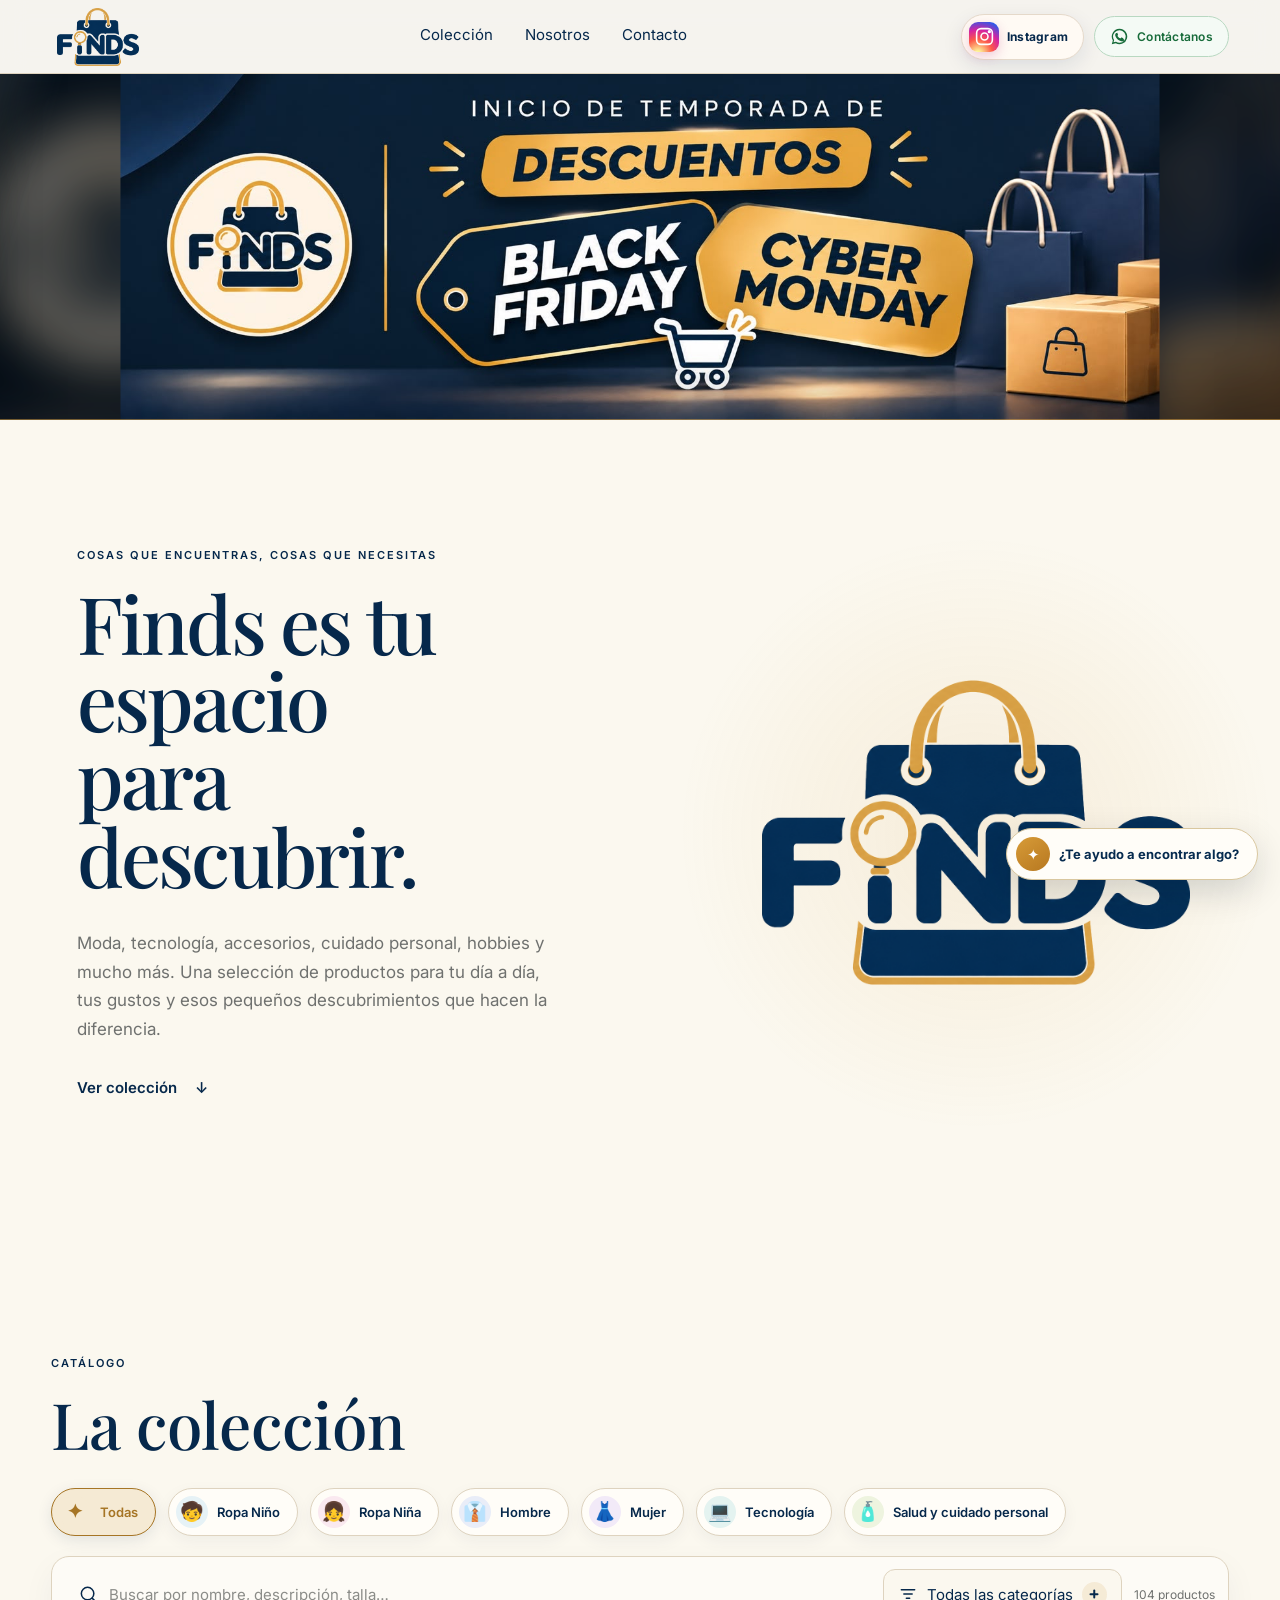
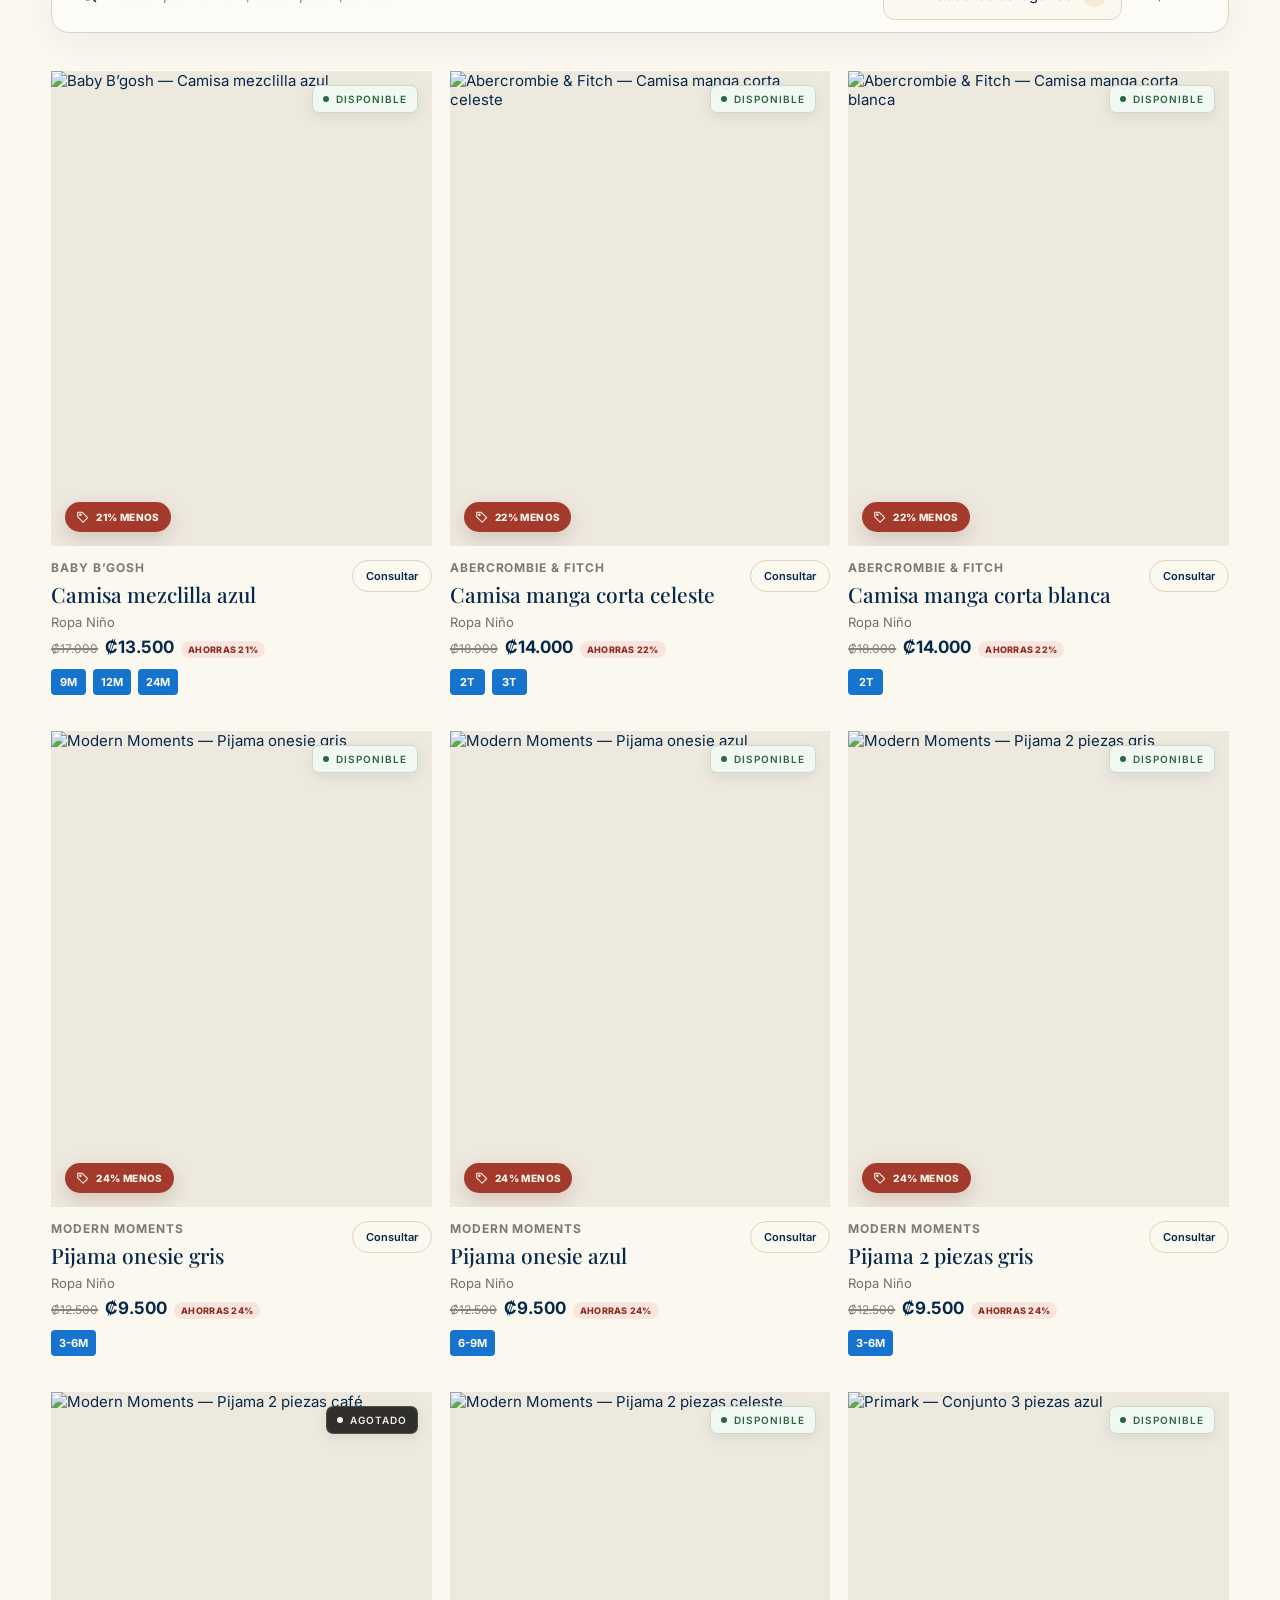
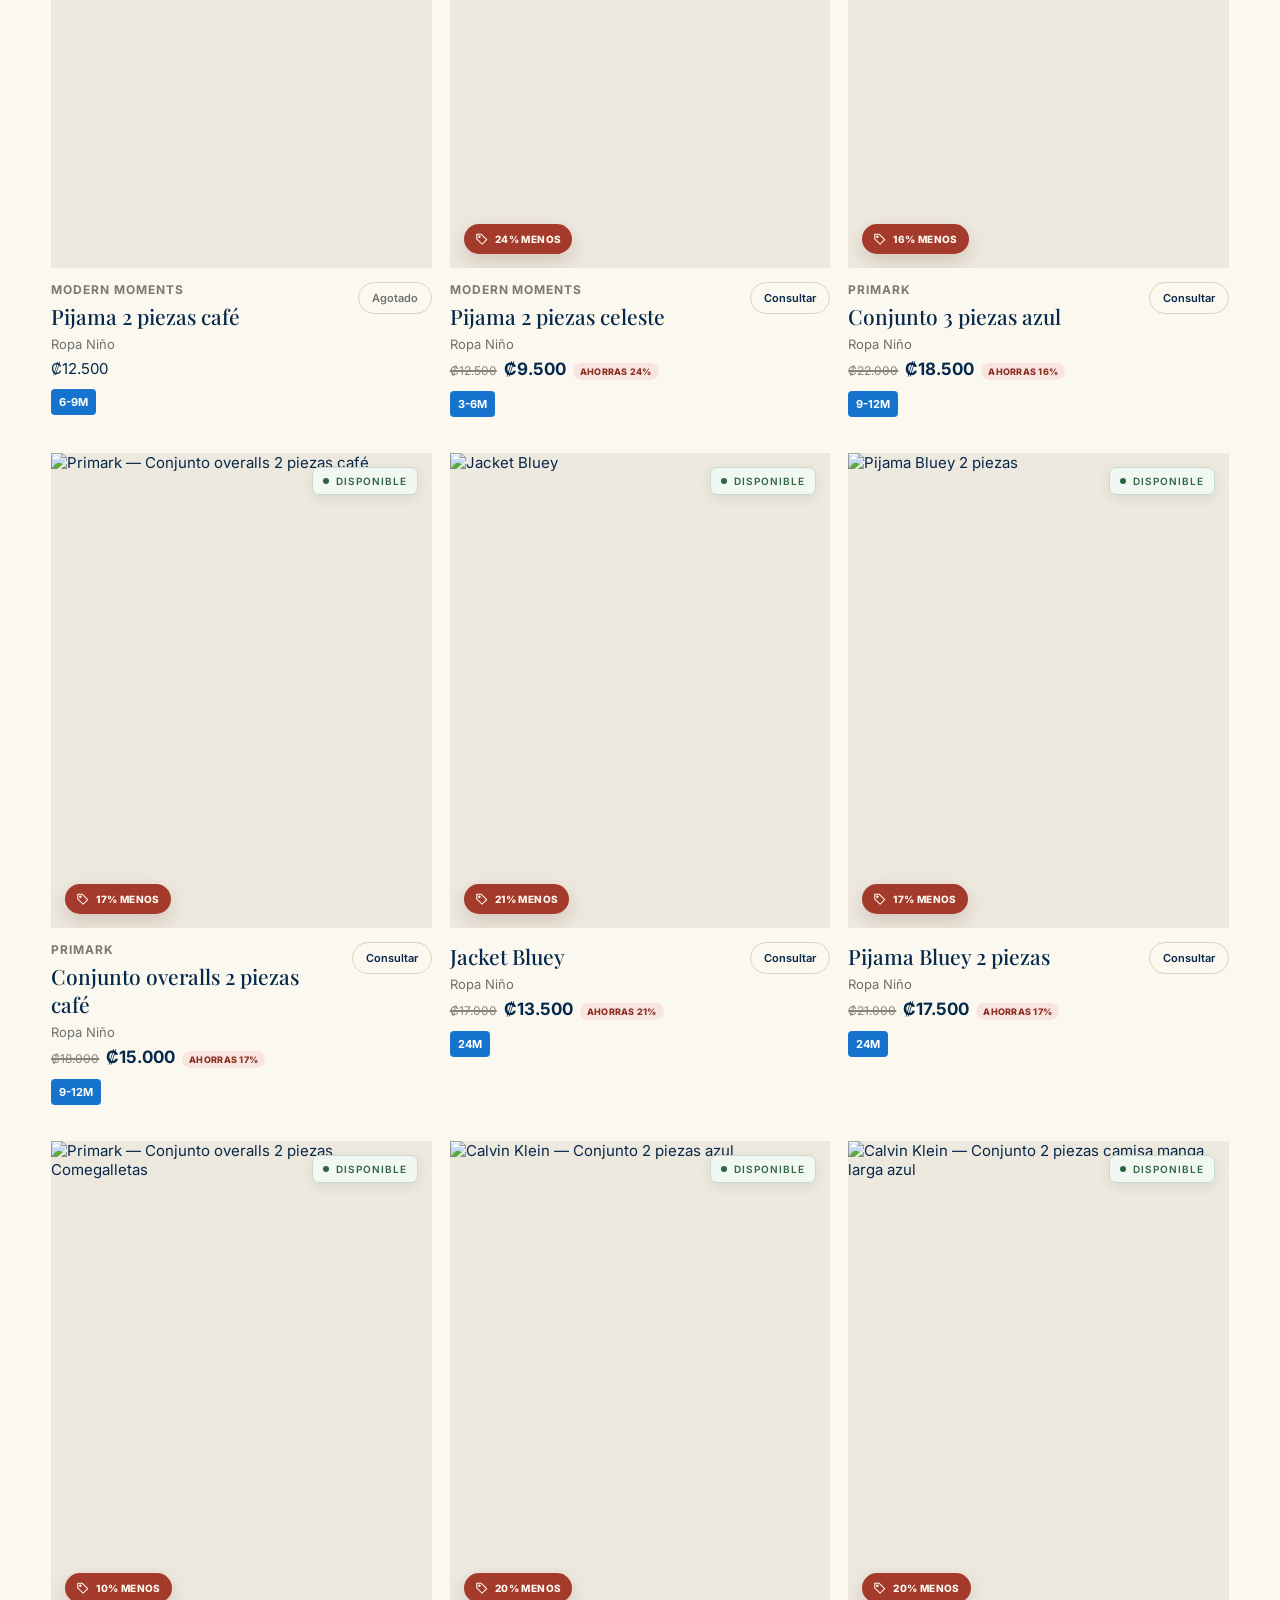
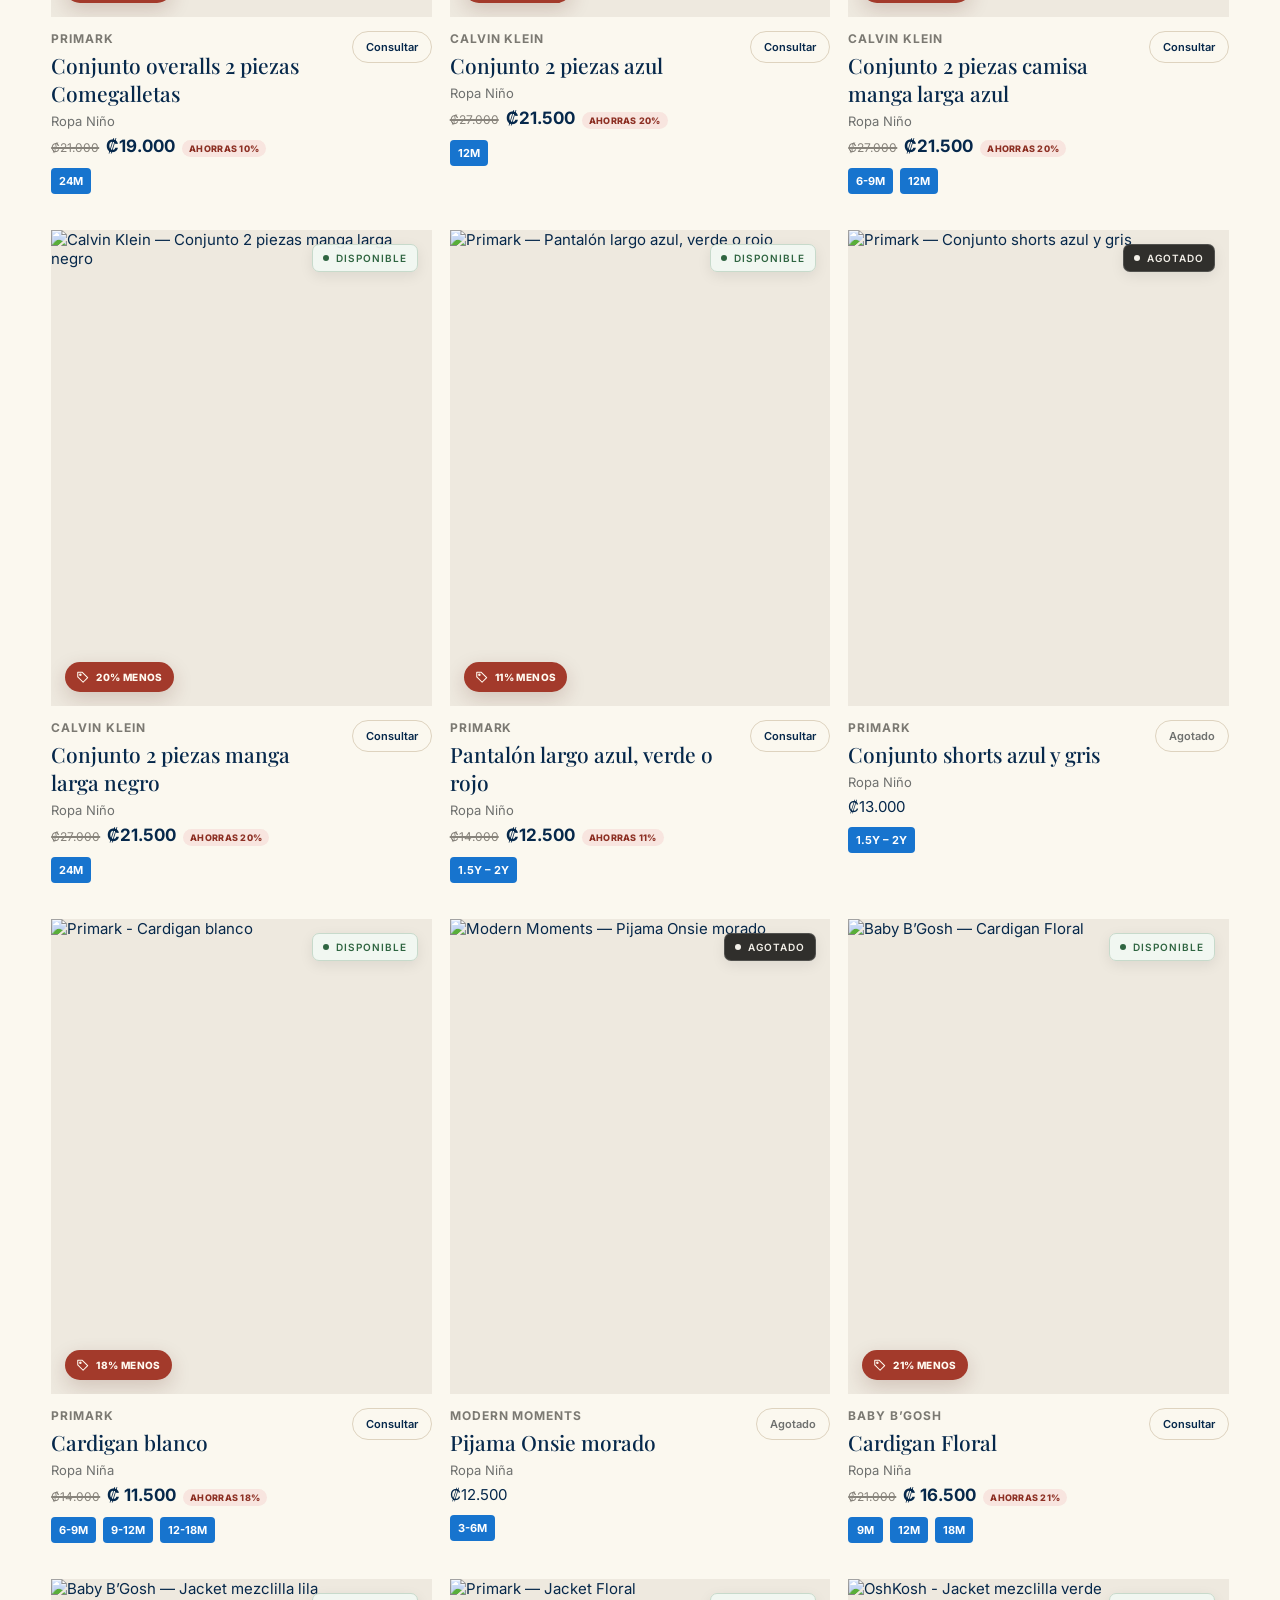
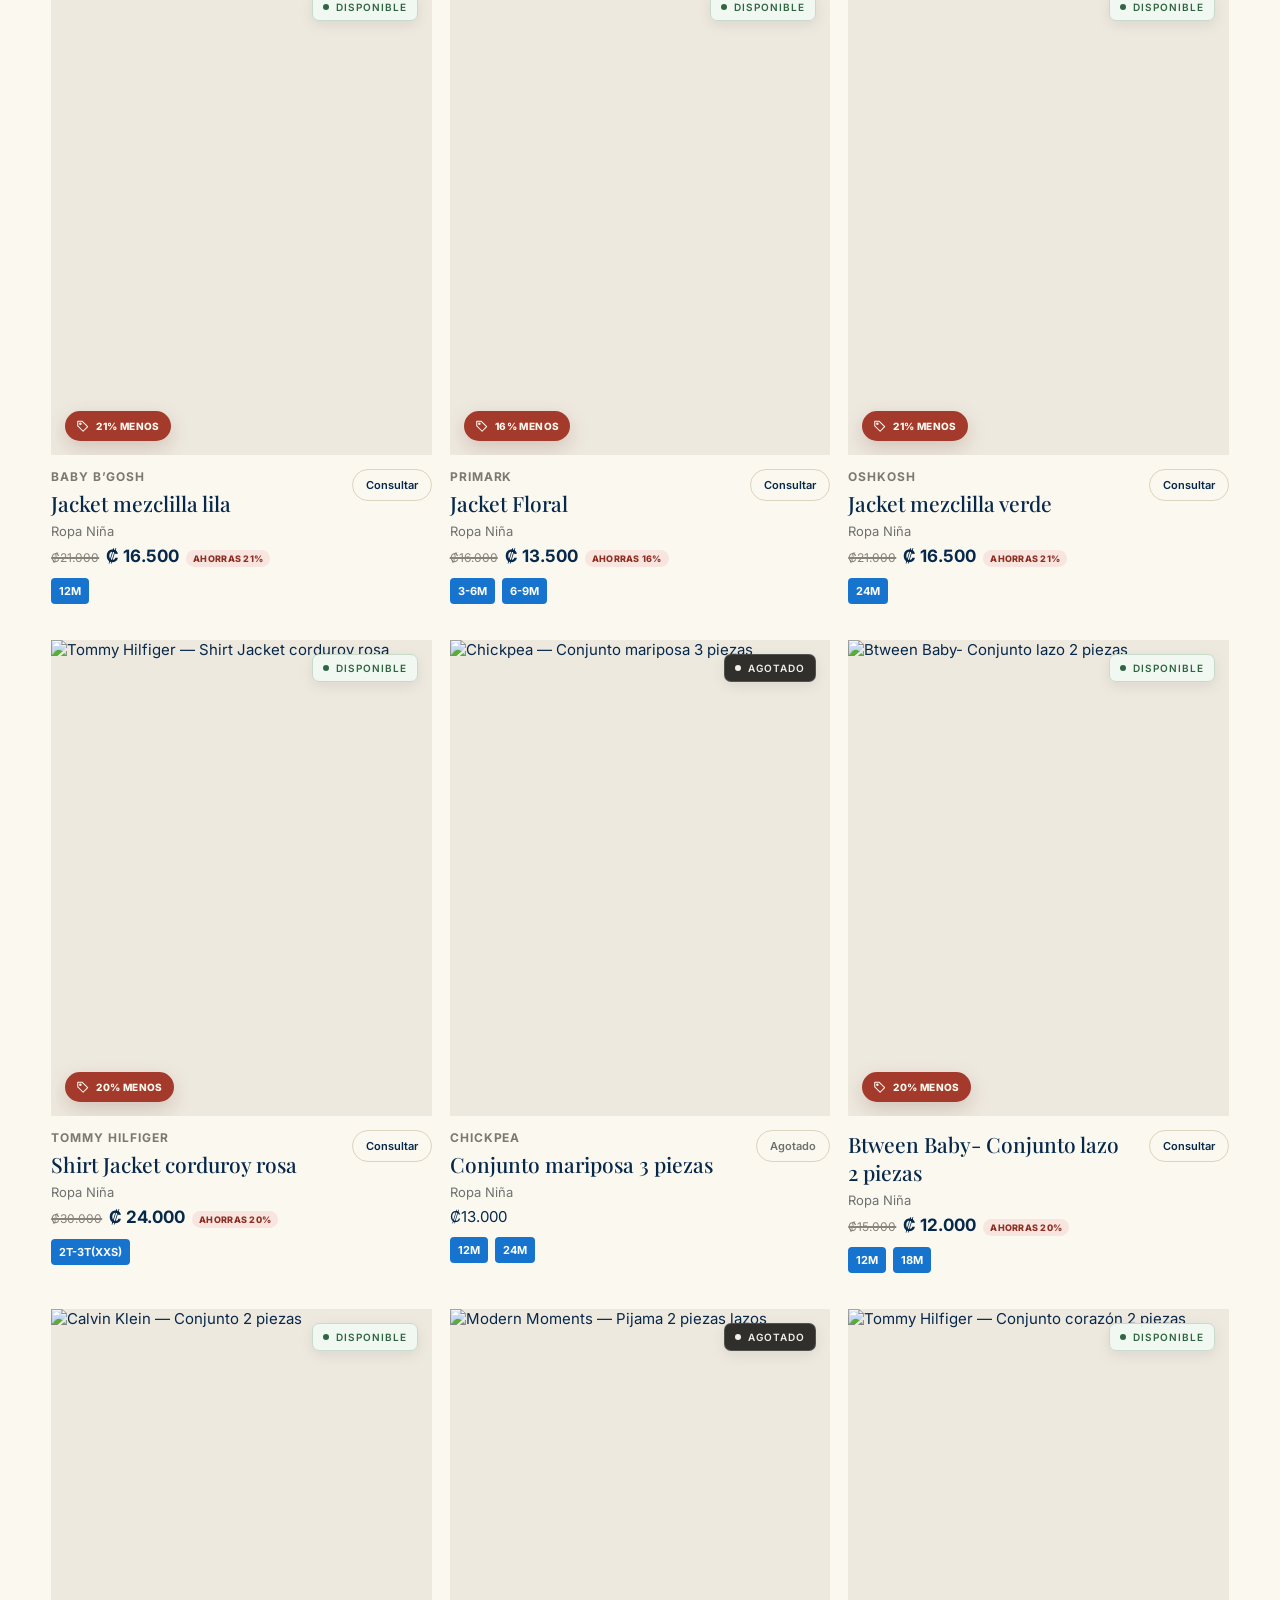
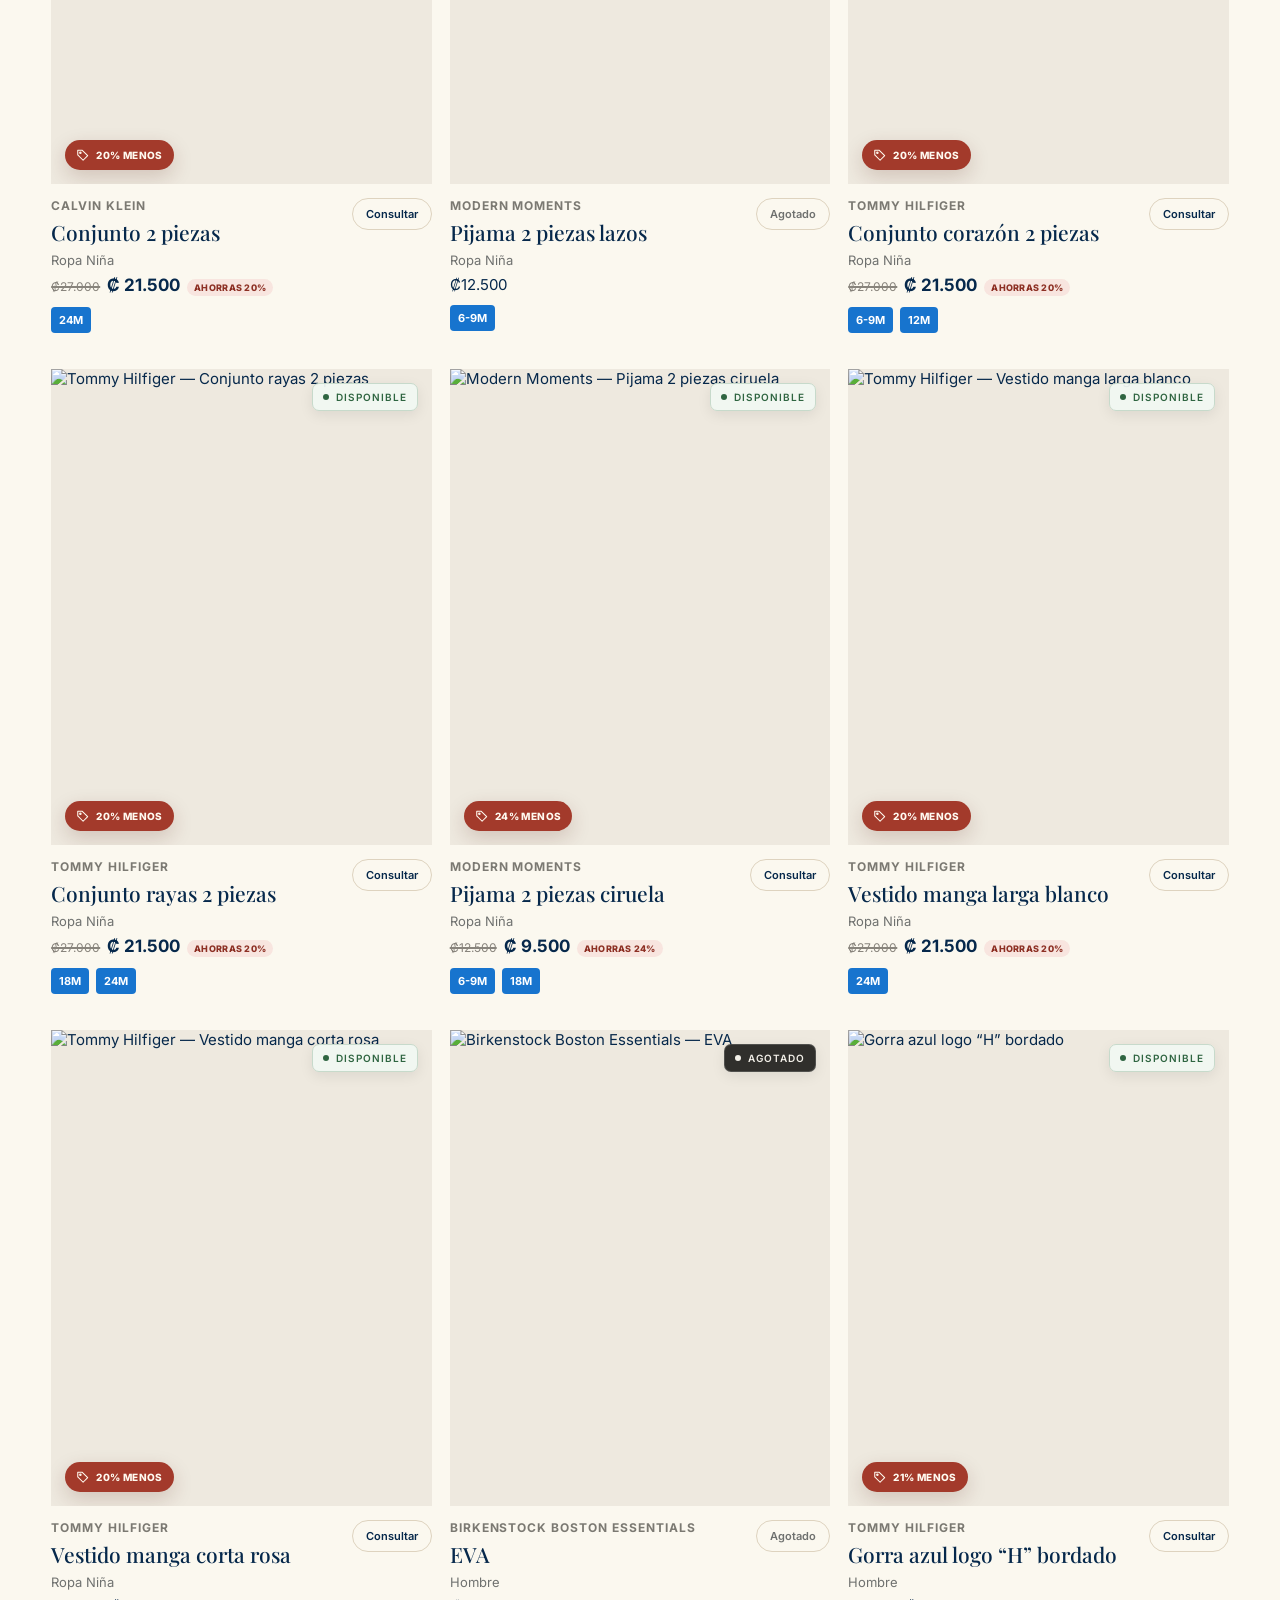
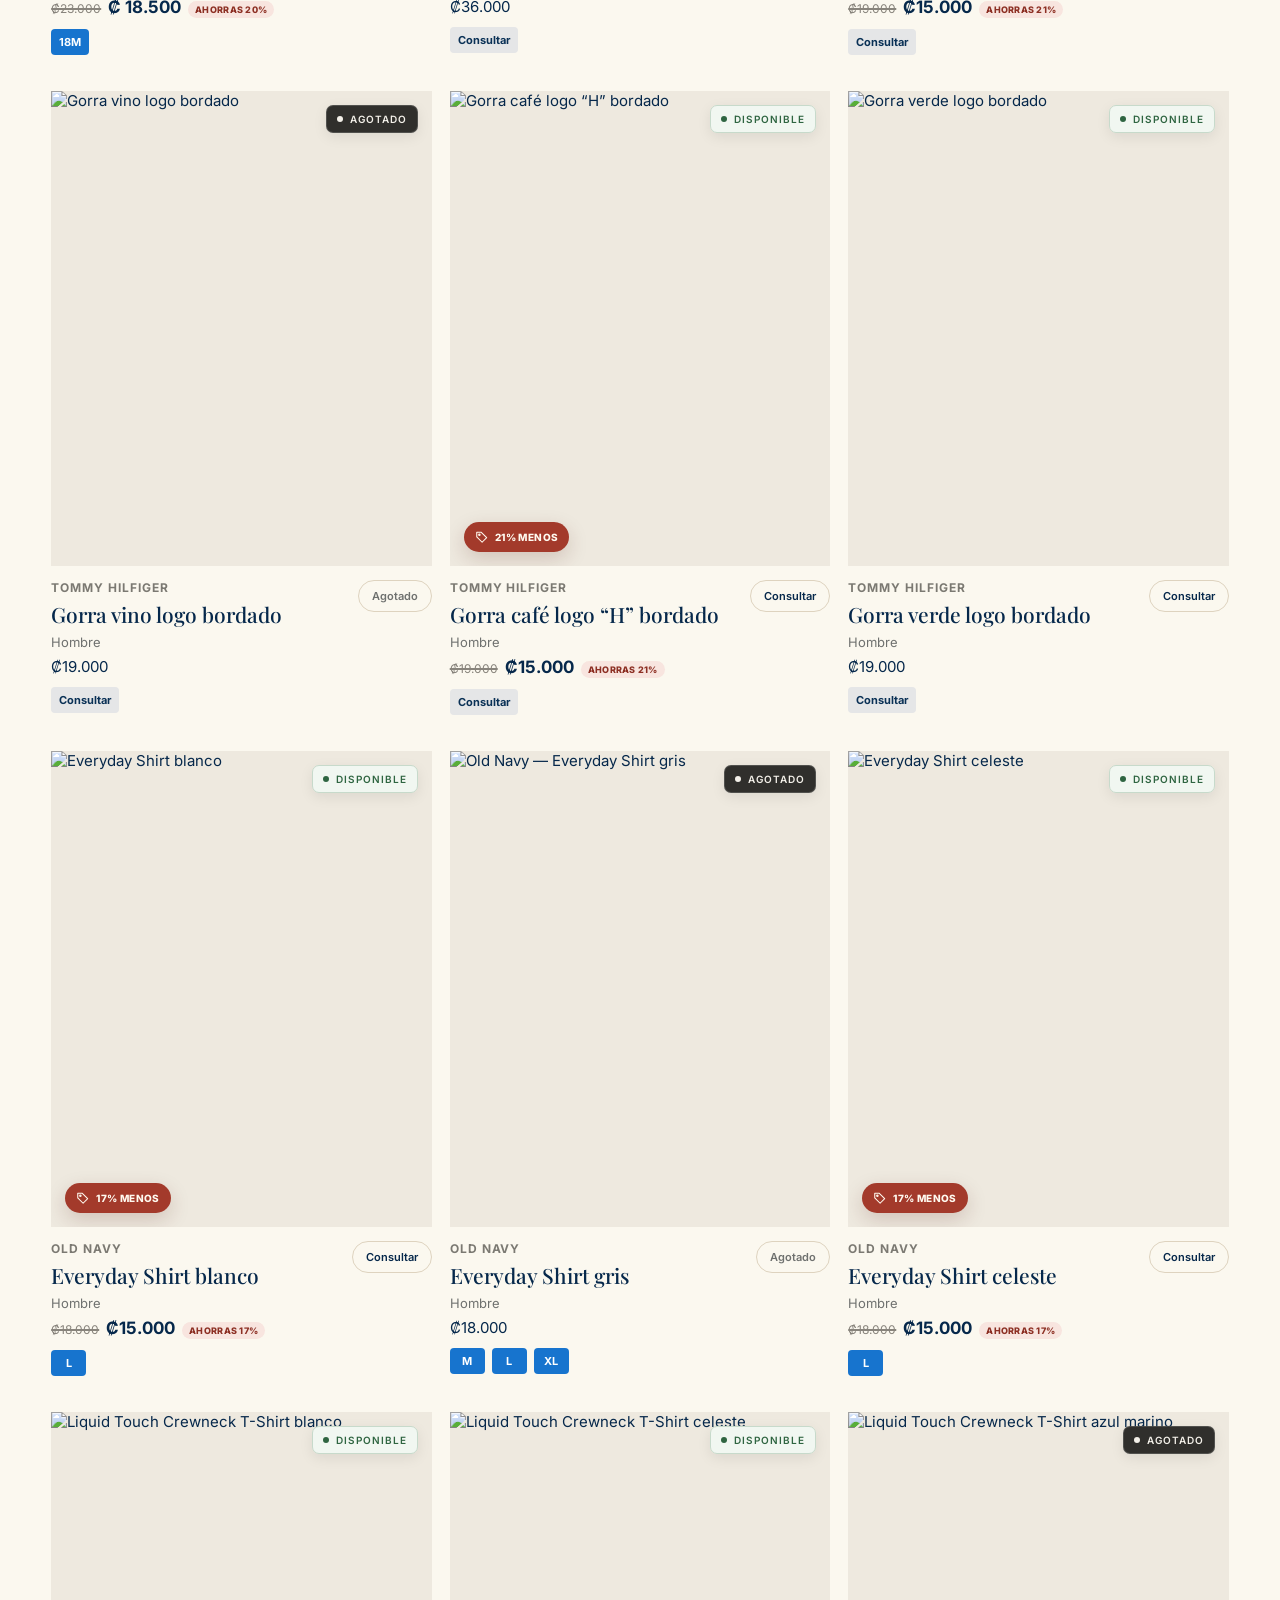
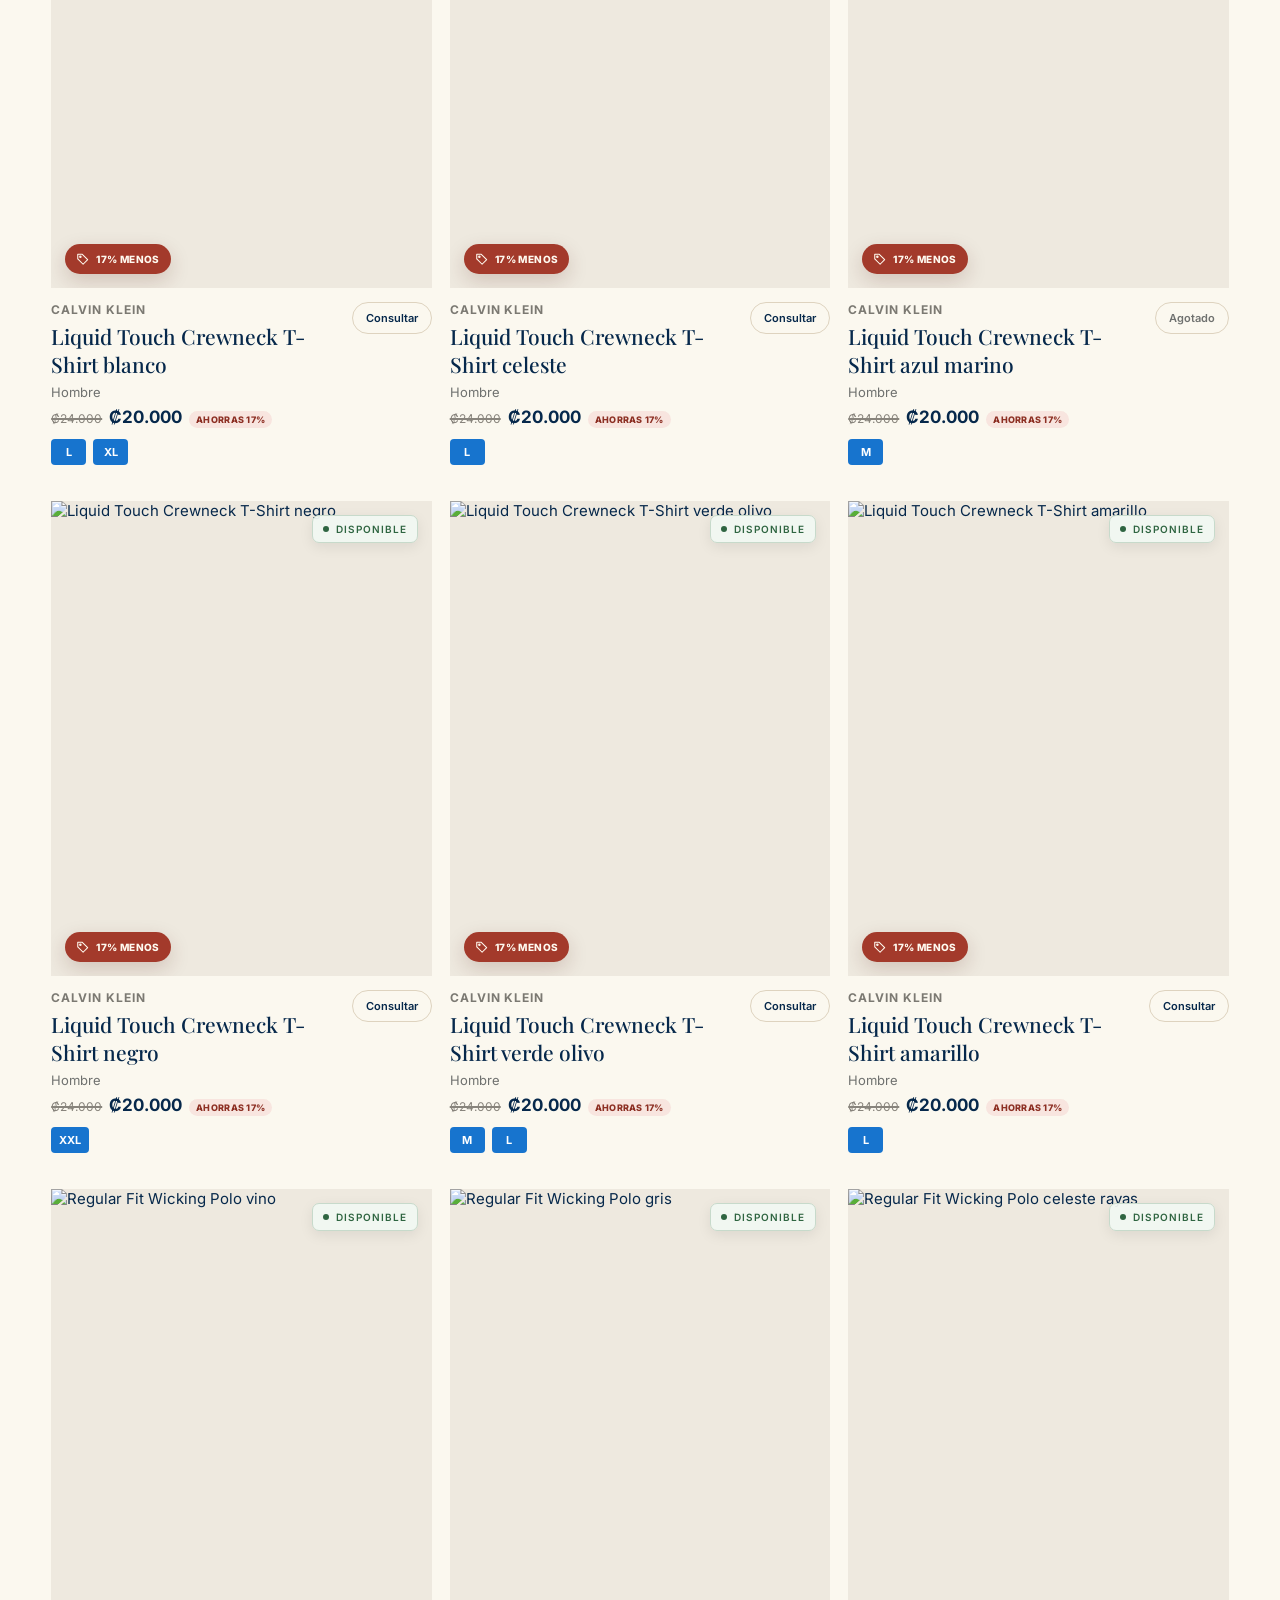
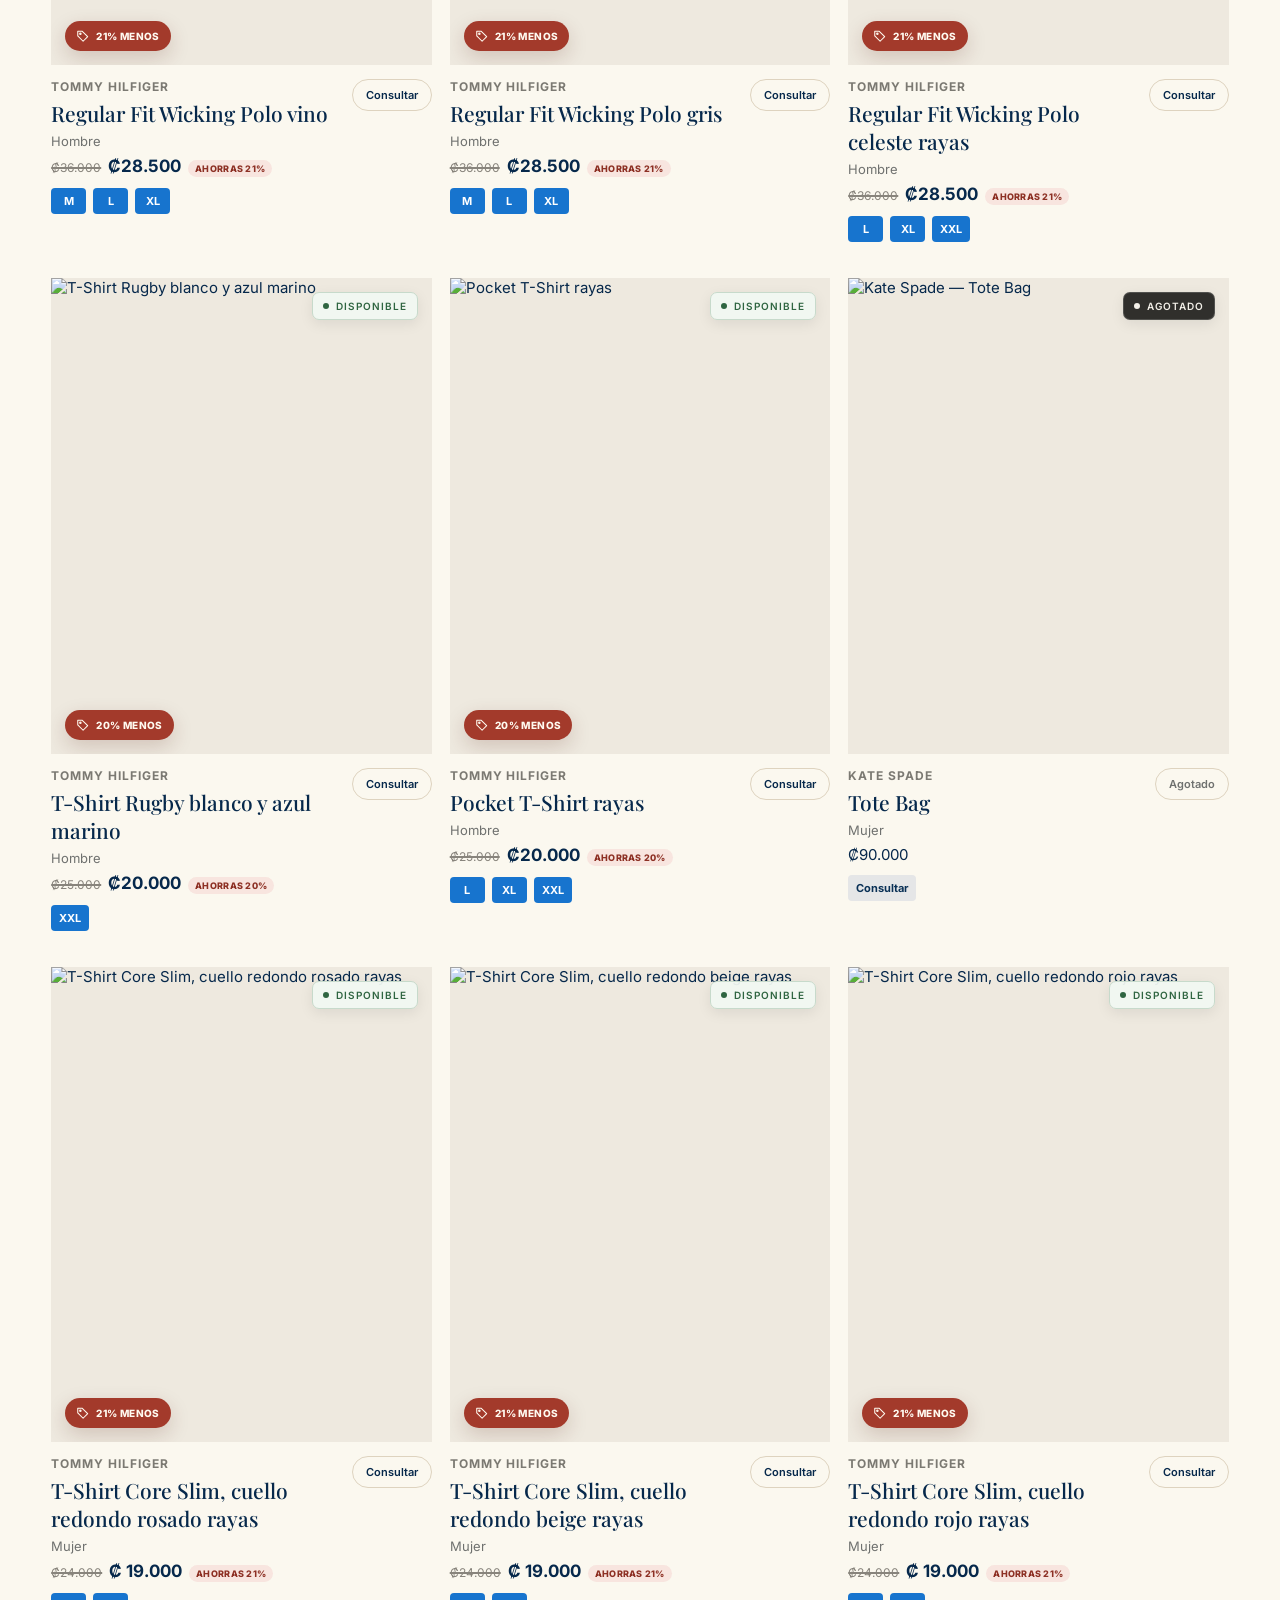
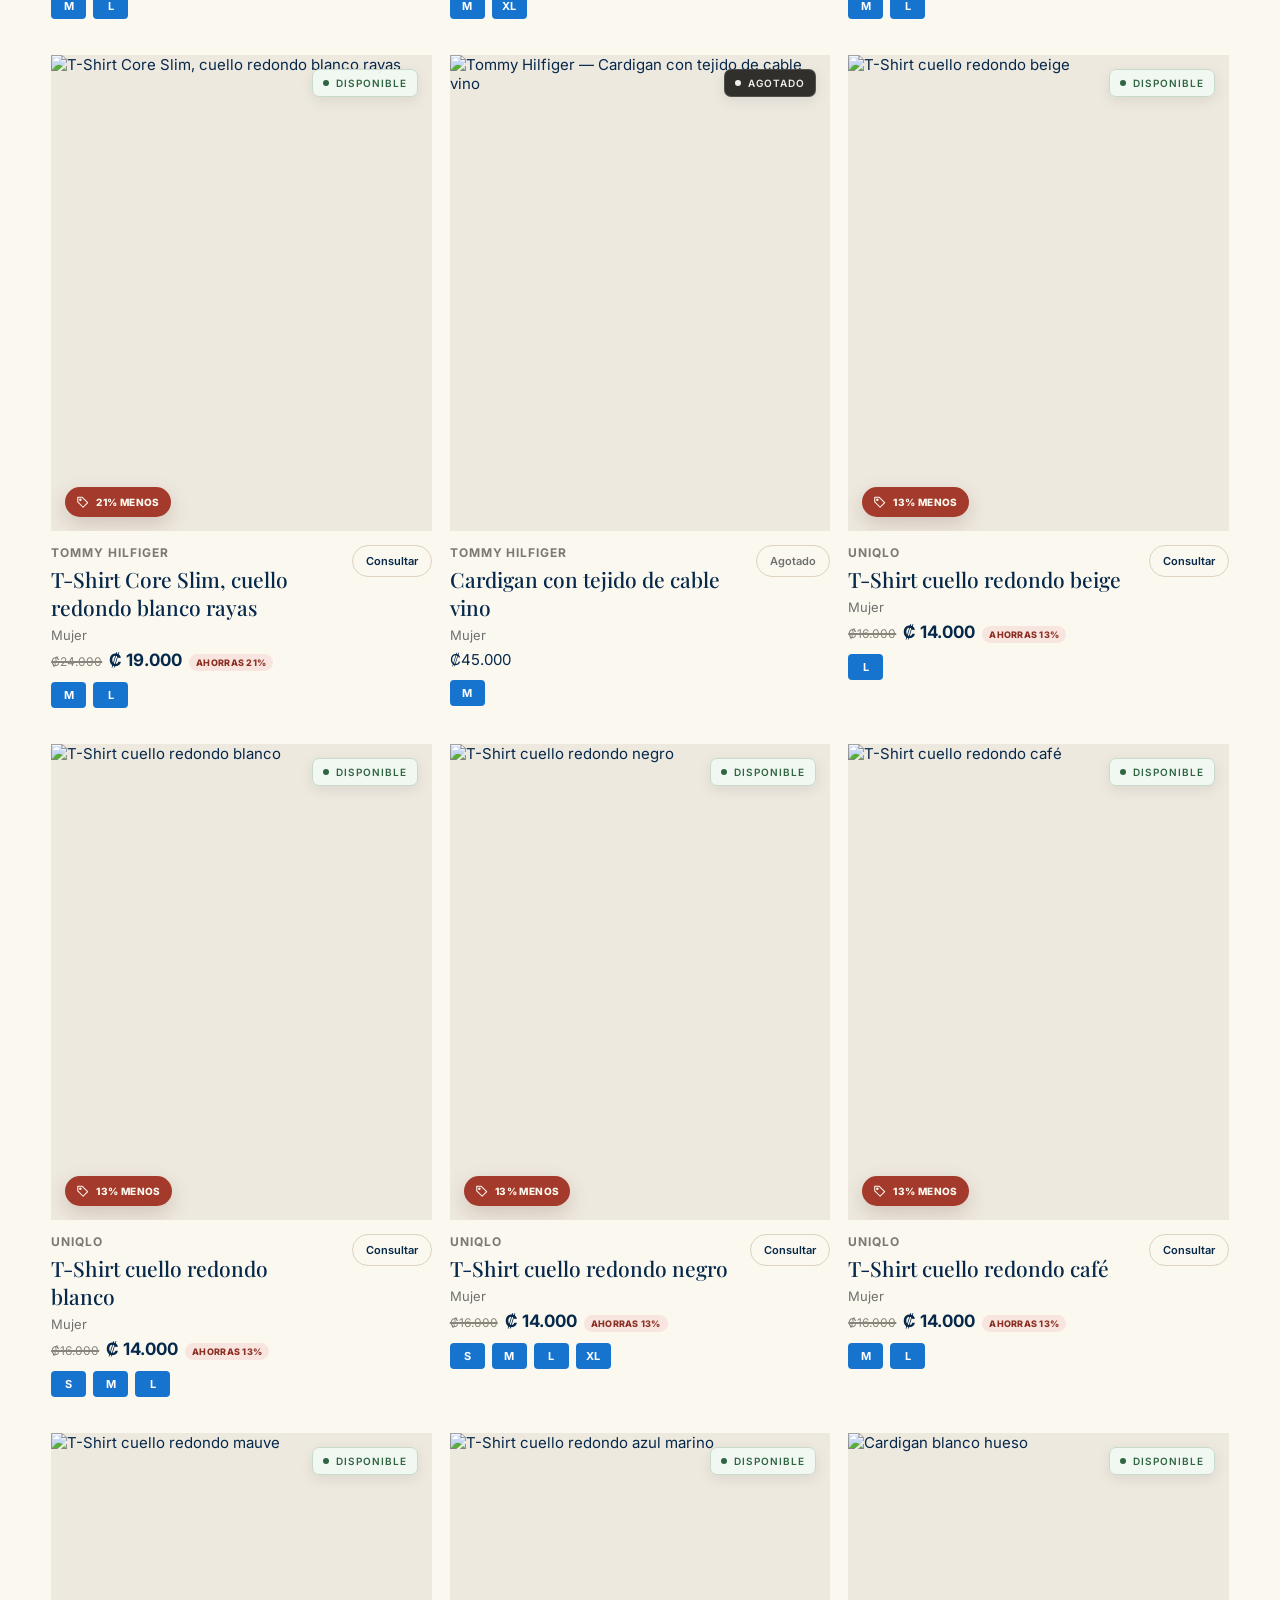
==== commit 9642c1e2: "Add responsive Black Friday campaign header" ====
--- a/index.html
+++ b/index.html
@@ -8,7 +8,7 @@
   <link rel="preconnect" href="https://fonts.googleapis.com">
   <link rel="preconnect" href="https://fonts.gstatic.com" crossorigin>
   <link href="https://fonts.googleapis.com/css2?family=Inter:wght@400;500;600&family=Playfair+Display:wght@500;600&display=swap" rel="stylesheet">
-  <link rel="stylesheet" href="styles.css?v=36">
+  <link rel="stylesheet" href="styles.css?v=37">
 </head>
 <body>
   <header class="site-header">
@@ -34,10 +34,9 @@
   </header>
 
   <main>
-    <a class="seasonal-banner" id="black-friday-banner" href="#coleccion" aria-label="Black Friday en Finds: hasta 25% de descuento en productos seleccionados. Ver ofertas.">
-      <img src="images/black-friday-hero-v3.png" alt="Black Friday en Finds, hasta 25% de descuento en productos seleccionados">
+    <a class="seasonal-banner" id="black-friday-banner" href="#coleccion" aria-label="Inicio de temporada de descuentos de Black Friday y Cyber Monday en Finds. Ver productos.">
+      <img src="images/black-friday-header.jpg?v=1" alt="Inicio de temporada de descuentos de Black Friday y Cyber Monday en Finds">
       <span class="seasonal-banner-shine" aria-hidden="true"></span>
-      <span class="seasonal-banner-action">Ver ofertas <span aria-hidden="true">↓</span></span>
     </a>
     <section class="hero" id="inicio">
       <div class="hero-copy">
--- a/styles.css
+++ b/styles.css
@@ -58,15 +58,15 @@
 }
 .menu-button { display: none; padding: 9px 15px; border: 1px solid var(--line); border-radius: 999px; background: transparent; cursor: pointer; }
 
-.seasonal-banner { position:relative;display:block;width:100%;height:clamp(240px,24vw,380px);overflow:hidden;color:#fff;background:#020b16;isolation:isolate; }
-.seasonal-banner::before { content:"";position:absolute;inset:-28px;z-index:0;background:url("images/black-friday-hero-v3.png") center/cover no-repeat;filter:blur(24px) brightness(.38) saturate(.85);transform:scale(1.07);opacity:.9;pointer-events:none; }
-.seasonal-banner img { position:relative;z-index:1;width:100%;height:100%;object-fit:contain;object-position:center;transform:scale(1.002);animation:seasonal-banner-breathe 8s ease-in-out infinite alternate; }
-.seasonal-banner::after { content:"";position:absolute;inset:0;z-index:1;border-bottom:1px solid rgba(214,157,64,.5);box-shadow:inset 0 -35px 65px rgba(0,0,0,.2);pointer-events:none; }
-.seasonal-banner-shine { position:absolute;top:-35%;left:-18%;z-index:1;width:20%;height:180%;background:linear-gradient(90deg,transparent,rgba(255,239,194,.22),transparent);filter:blur(7px);transform:rotate(16deg);animation:seasonal-banner-shine 6.5s ease-in-out infinite;pointer-events:none; }
-.seasonal-banner-action { position:absolute;right:clamp(18px,4vw,70px);bottom:clamp(16px,2.5vw,36px);z-index:2;display:inline-flex;align-items:center;gap:12px;padding:11px 18px;border:1px solid rgba(255,255,255,.55);border-radius:999px;color:#fff;background:rgba(3,23,42,.64);backdrop-filter:blur(10px);font-size:11px;font-weight:700;letter-spacing:.08em;text-transform:uppercase;transition:background .2s ease,border-color .2s ease,transform .2s ease; }
-.seasonal-banner:hover .seasonal-banner-action,.seasonal-banner:focus-visible .seasonal-banner-action { background:var(--accent);border-color:var(--accent);transform:translateY(-2px); }
+.seasonal-banner { position:relative;display:block;width:100%;height:clamp(190px,27vw,430px);overflow:hidden;color:#fff;background:#061b2f;isolation:isolate;animation:seasonal-banner-reveal .85s cubic-bezier(.22,.75,.26,1) both; }
+.seasonal-banner::before { content:"";position:absolute;inset:-28px;z-index:0;background:url("images/black-friday-header.jpg") center/cover no-repeat;filter:blur(24px) brightness(.45) saturate(.9);transform:scale(1.08);opacity:.85;pointer-events:none; }
+.seasonal-banner img { position:relative;z-index:1;width:100%;height:100%;object-fit:contain;object-position:center;transform:scale(1.001);filter:brightness(1) saturate(1);animation:seasonal-banner-breathe 9s ease-in-out infinite alternate;transition:filter .6s ease; }
+.seasonal-banner::after { content:"";position:absolute;inset:0;z-index:1;border-bottom:1px solid rgba(214,157,64,.5);box-shadow:inset 0 -24px 48px rgba(0,0,0,.14);pointer-events:none; }
+.seasonal-banner-shine { position:absolute;top:-35%;left:-18%;z-index:1;width:18%;height:180%;background:linear-gradient(90deg,transparent,rgba(255,239,194,.18),transparent);filter:blur(8px);transform:rotate(16deg);animation:seasonal-banner-shine 8s ease-in-out infinite;pointer-events:none; }
 .seasonal-banner:focus-visible { outline:3px solid var(--accent);outline-offset:-3px; }
-@keyframes seasonal-banner-breathe { from{transform:scale(1.002)} to{transform:scale(1.014)} }
+.seasonal-banner:hover img { filter:brightness(1.04) saturate(1.06); }
+@keyframes seasonal-banner-reveal { from{opacity:0;transform:translateY(12px)} to{opacity:1;transform:translateY(0)} }
+@keyframes seasonal-banner-breathe { from{transform:scale(1.001)} to{transform:scale(1.008)} }
 @keyframes seasonal-banner-shine { 0%,34%{left:-22%;opacity:0} 47%{opacity:1} 66%,100%{left:112%;opacity:0} }
 
 .hero {
@@ -216,9 +216,8 @@
 .image-viewer-close:hover, .image-viewer-close:focus-visible { color: var(--ink); background: white; transform: scale(1.05); outline: none; }
 
 @media (max-width: 780px) {
-  .seasonal-banner { height:min(50vw,240px);min-height:180px;max-height:240px; }
+  .seasonal-banner { height:clamp(145px,36vw,210px);min-height:0;max-height:none; }
   .seasonal-banner img { object-position:center; }
-  .seasonal-banner-action { right:10px;bottom:10px;padding:8px 11px;font-size:8px; }
   .site-header { height: 64px; }
   .brand { height: 52px; }
   .brand img { width: 80px; height: 50px; }
@@ -251,7 +250,7 @@
 }
 
 @media (prefers-reduced-motion: reduce) {
-  .header-whatsapp, .header-instagram, .instagram-icon, .image-viewer-contact-icon, .seasonal-banner img, .seasonal-banner-shine { animation: none; }
+  .header-whatsapp, .header-instagram, .instagram-icon, .image-viewer-contact-icon, .seasonal-banner, .seasonal-banner img, .seasonal-banner-shine { animation: none; }
 }
 
 @media (max-width: 480px) {
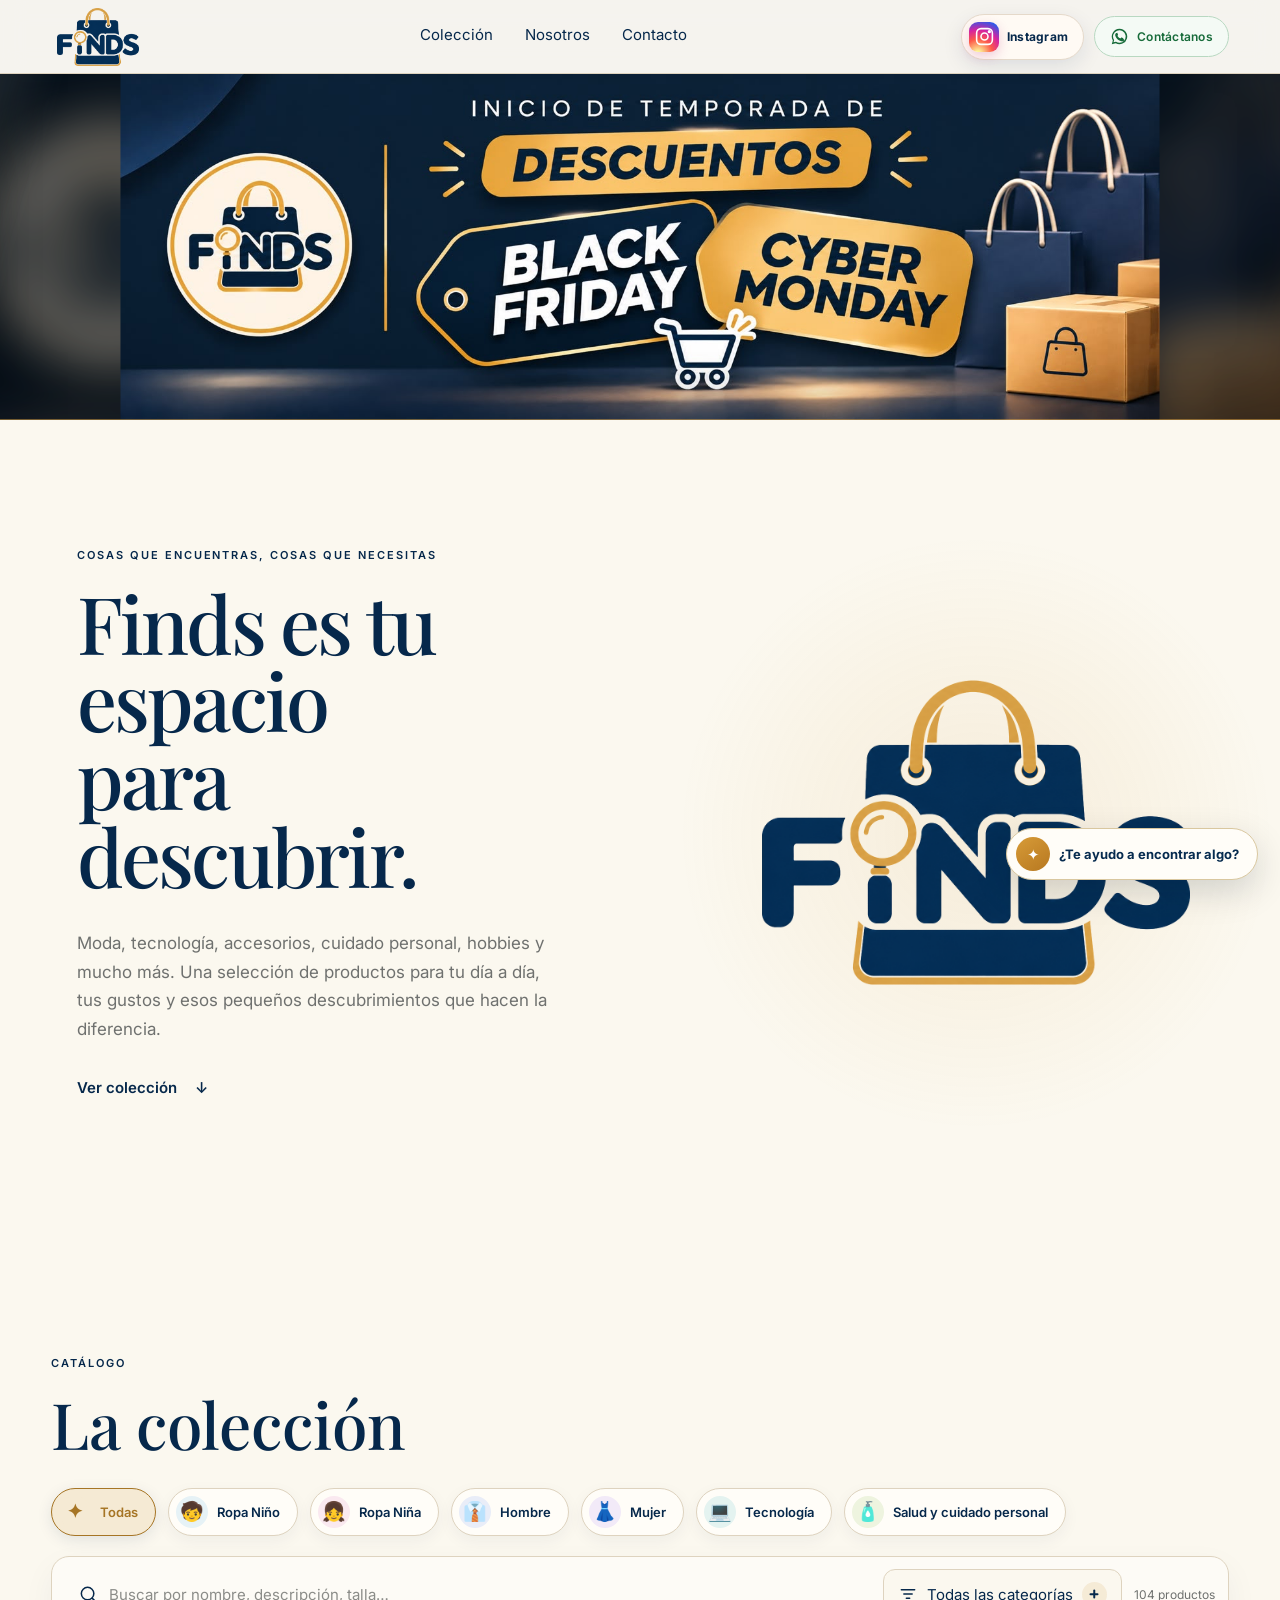
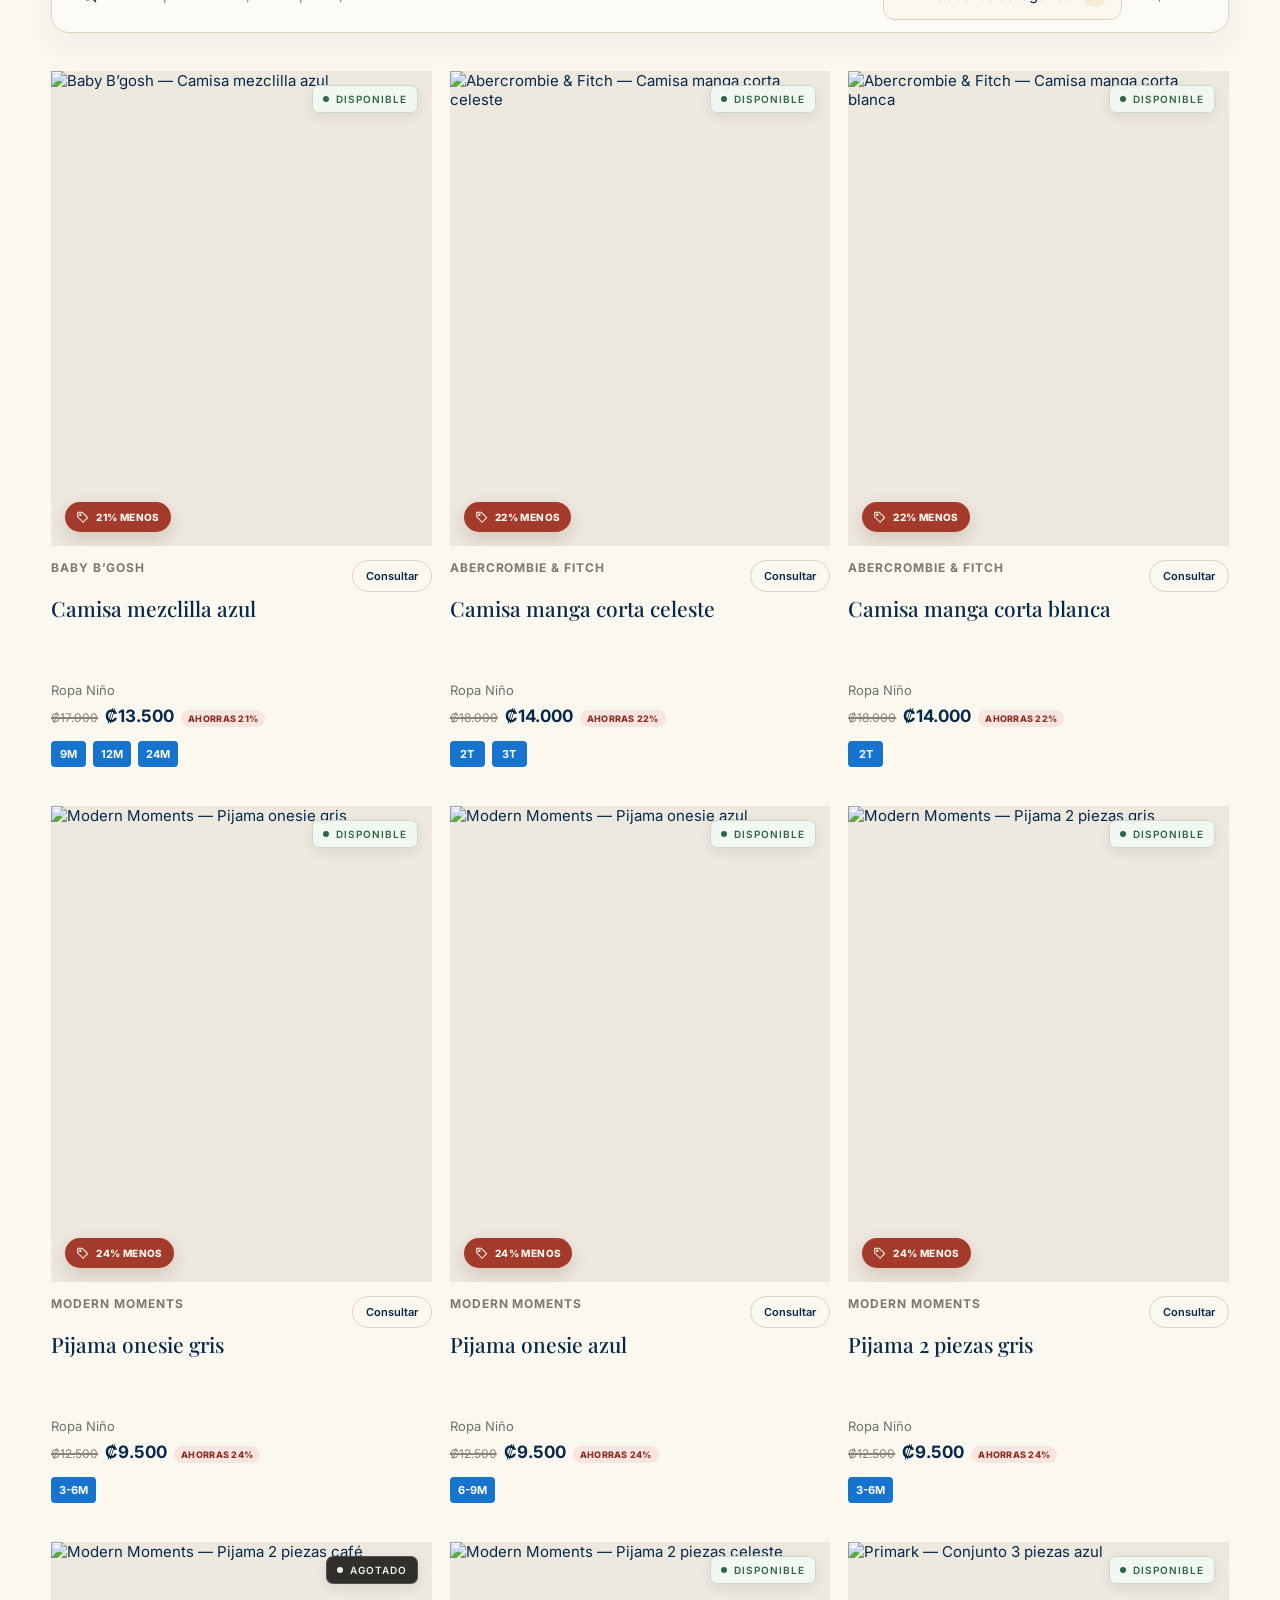
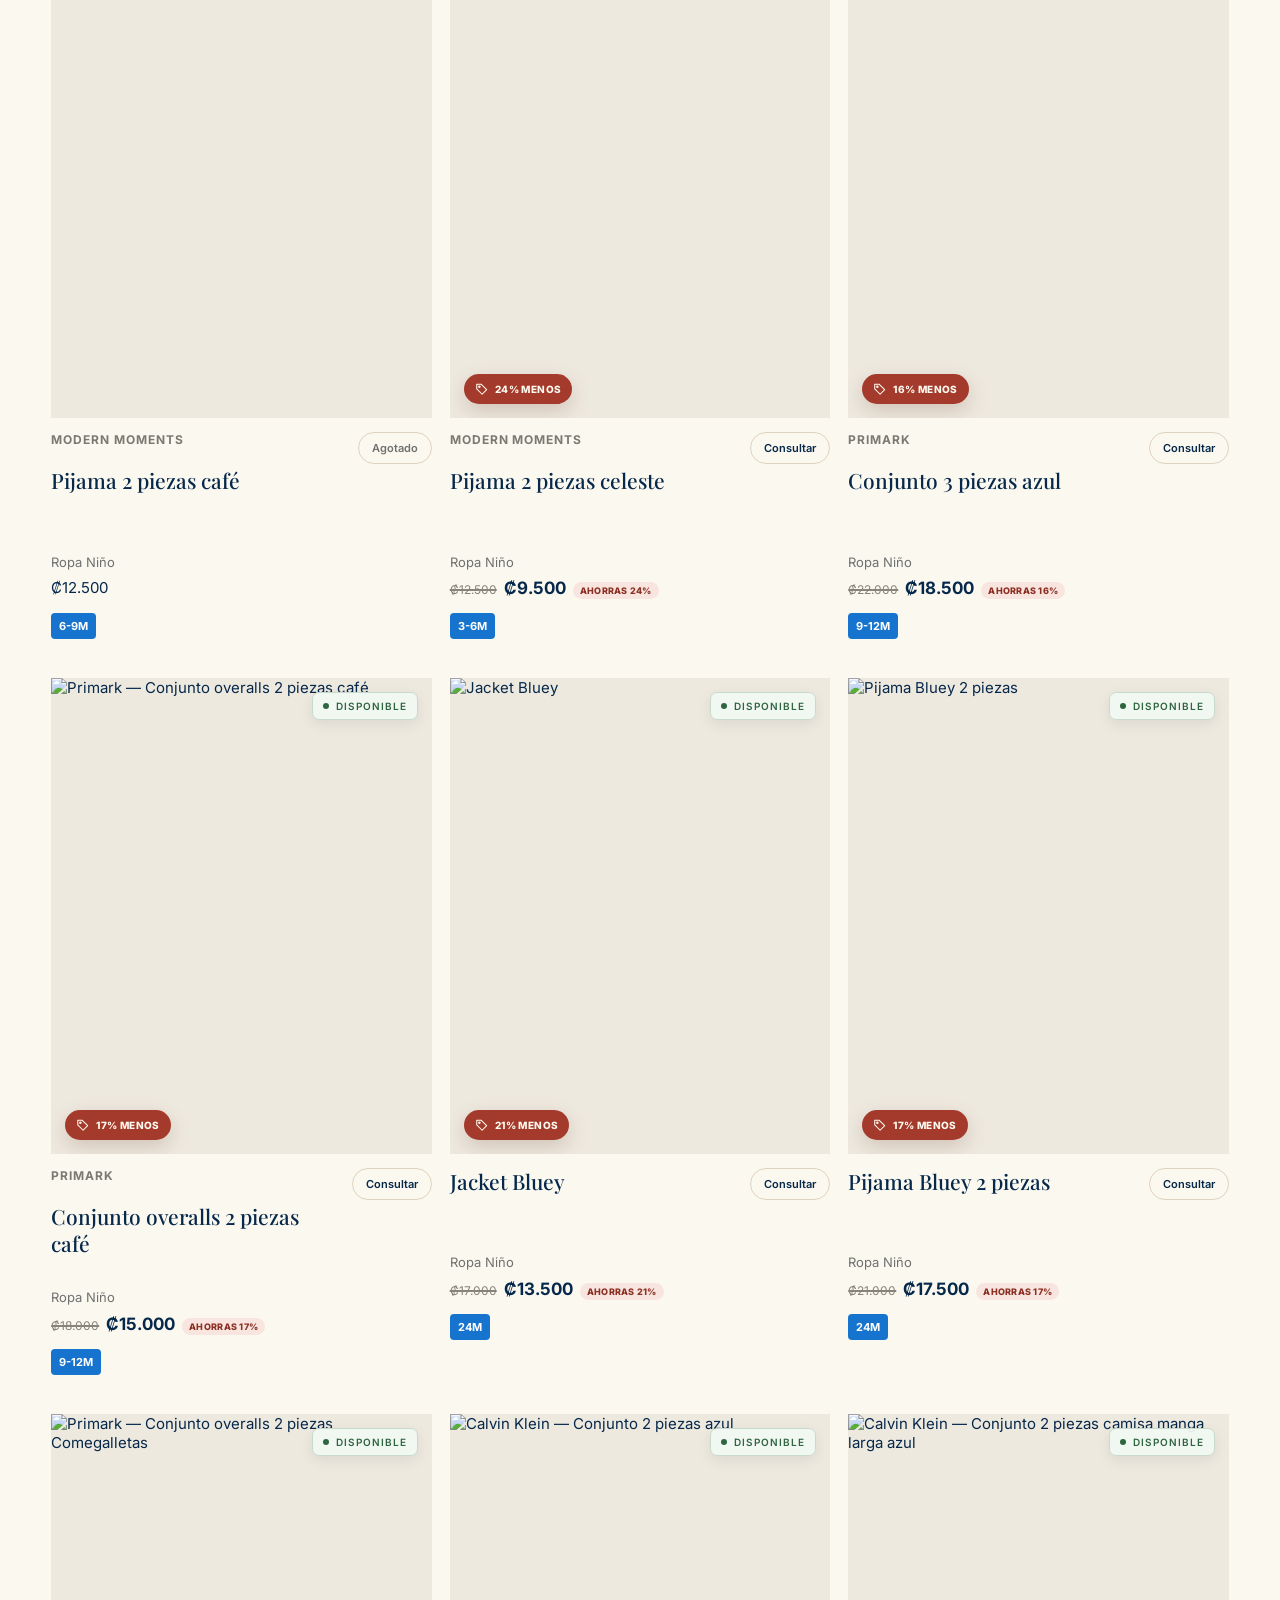
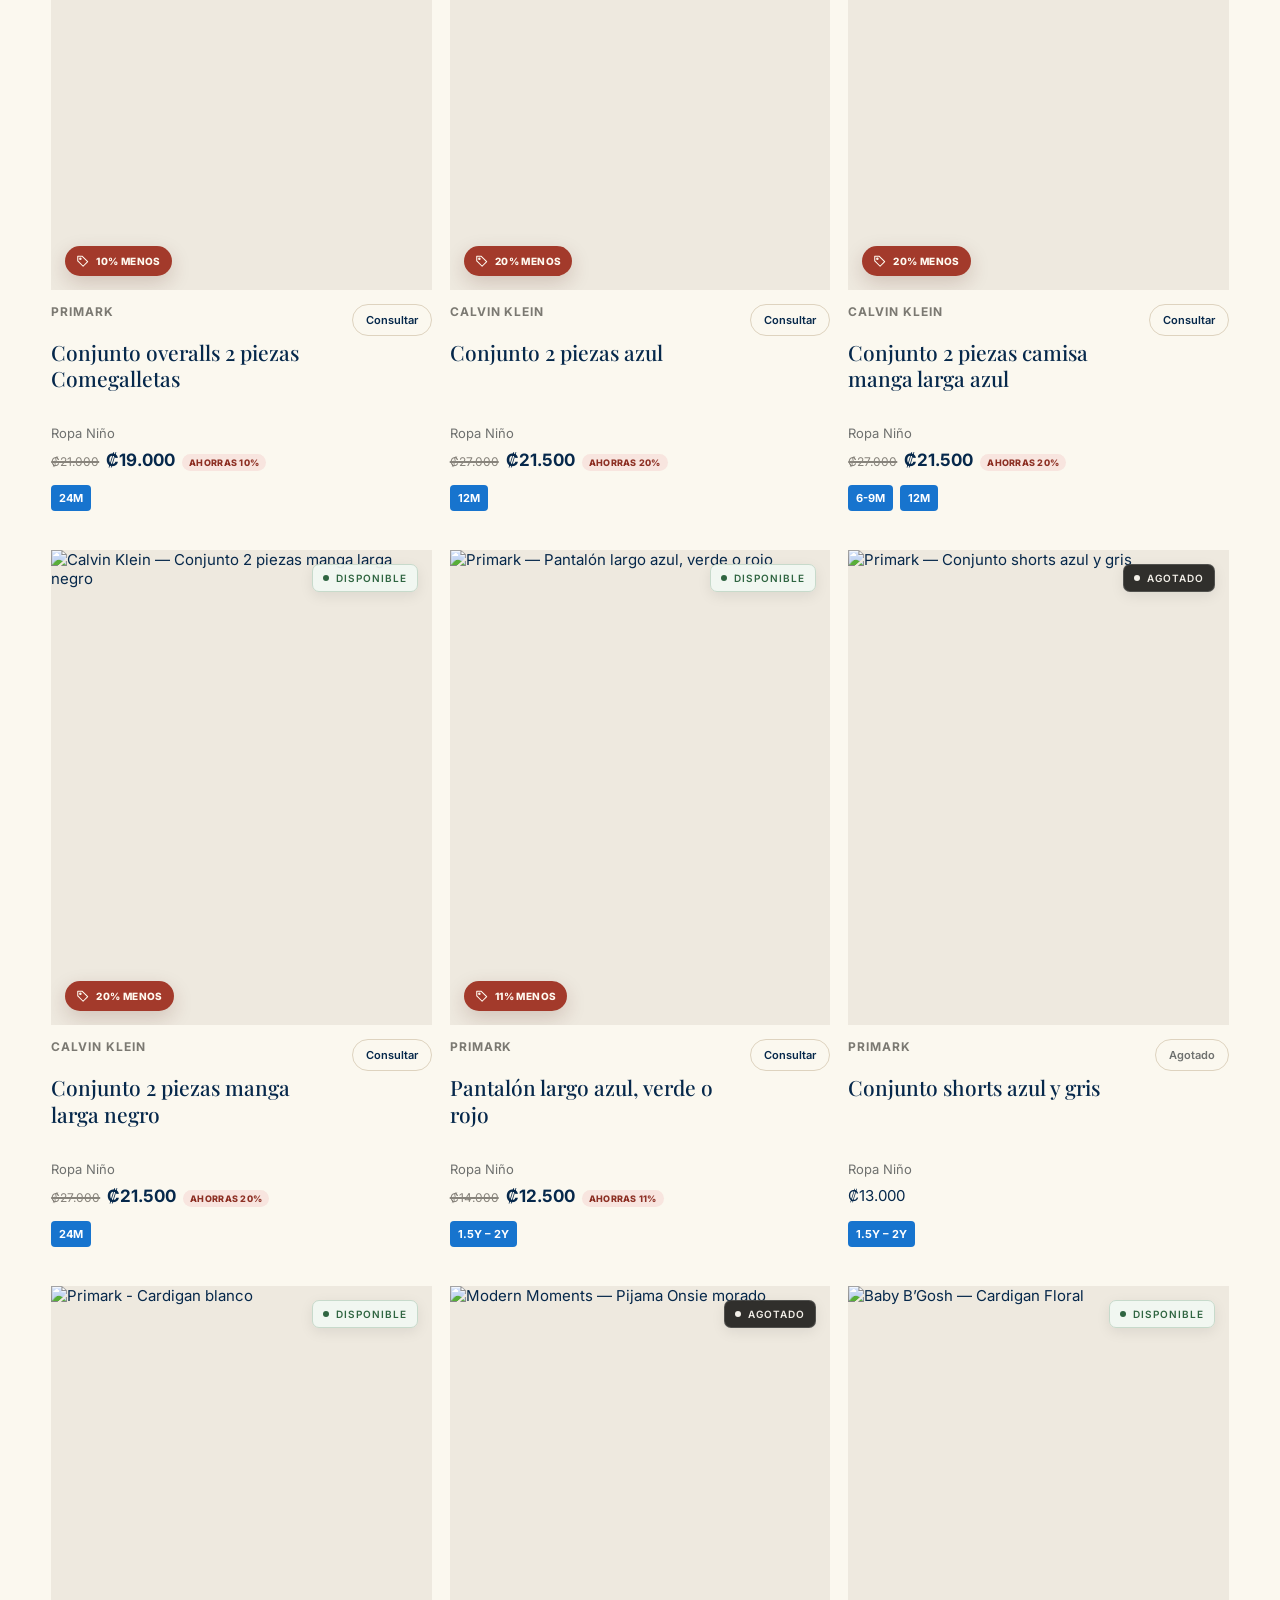
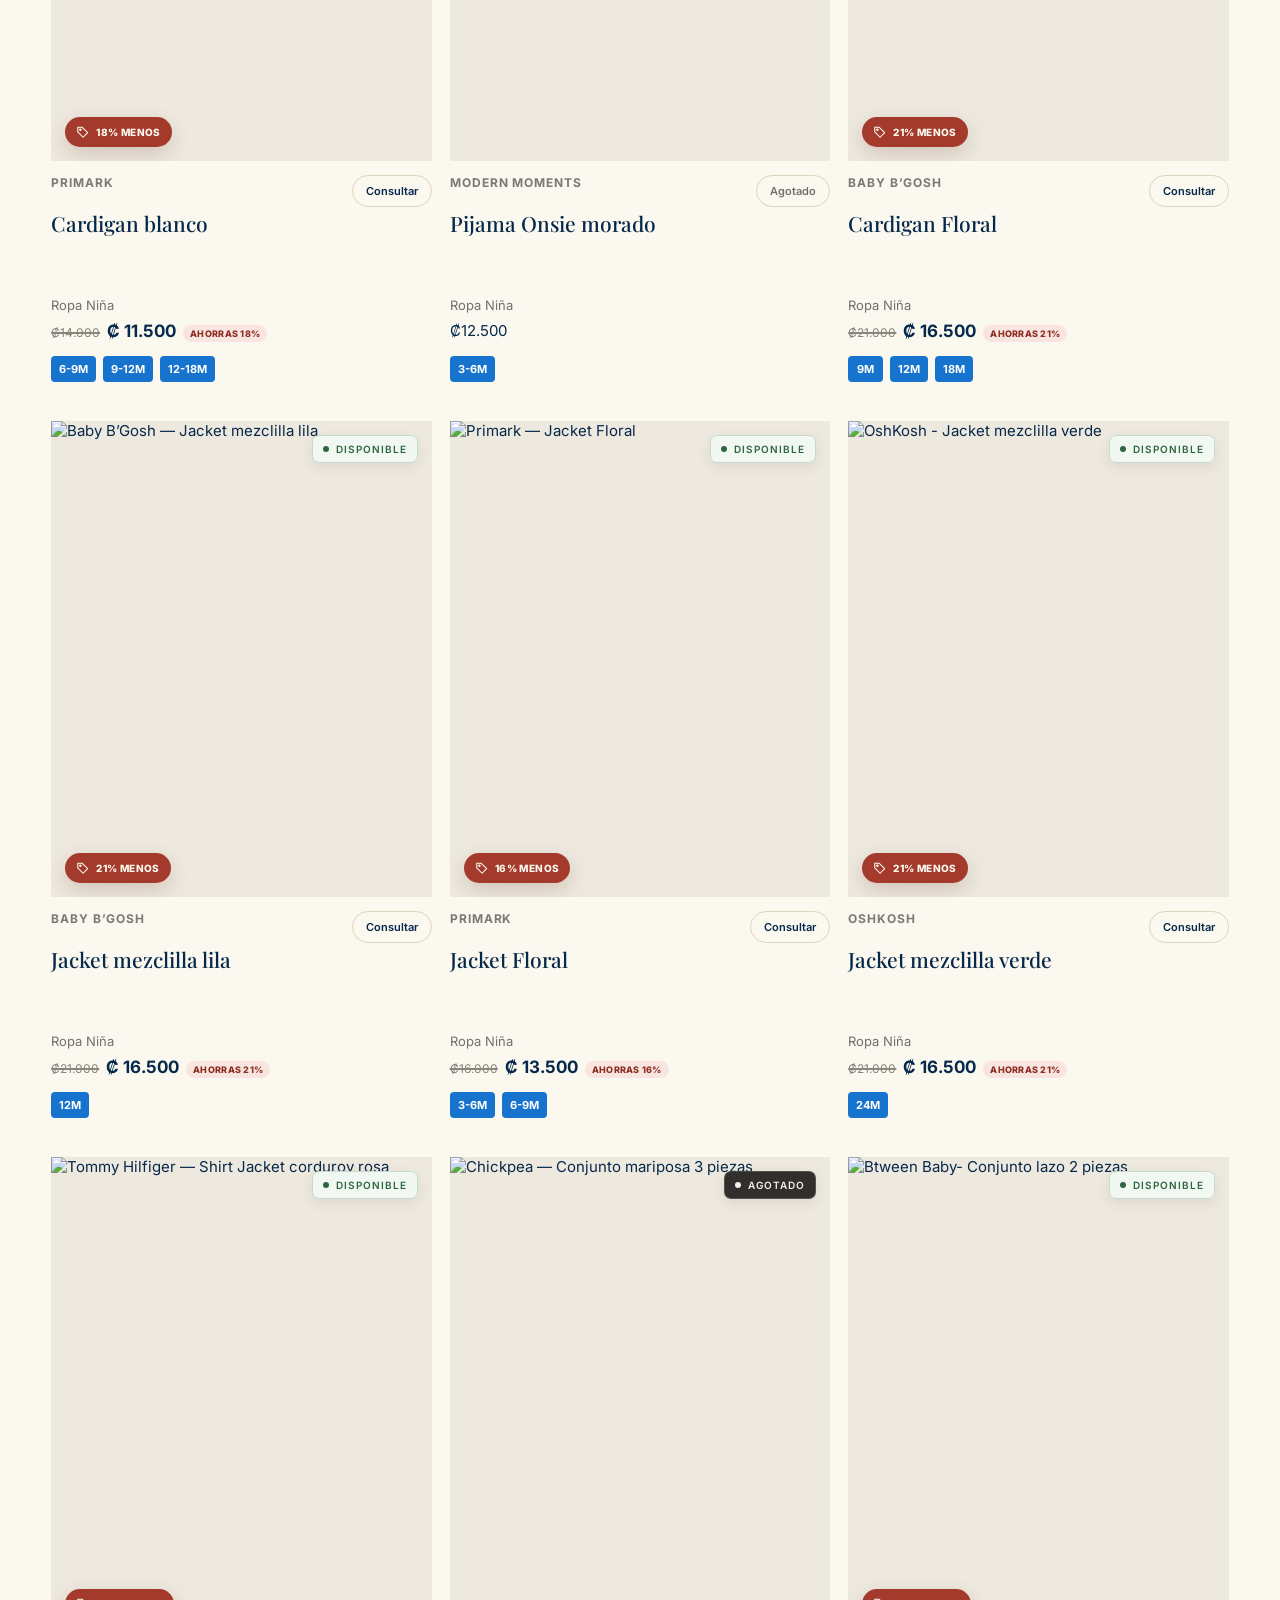
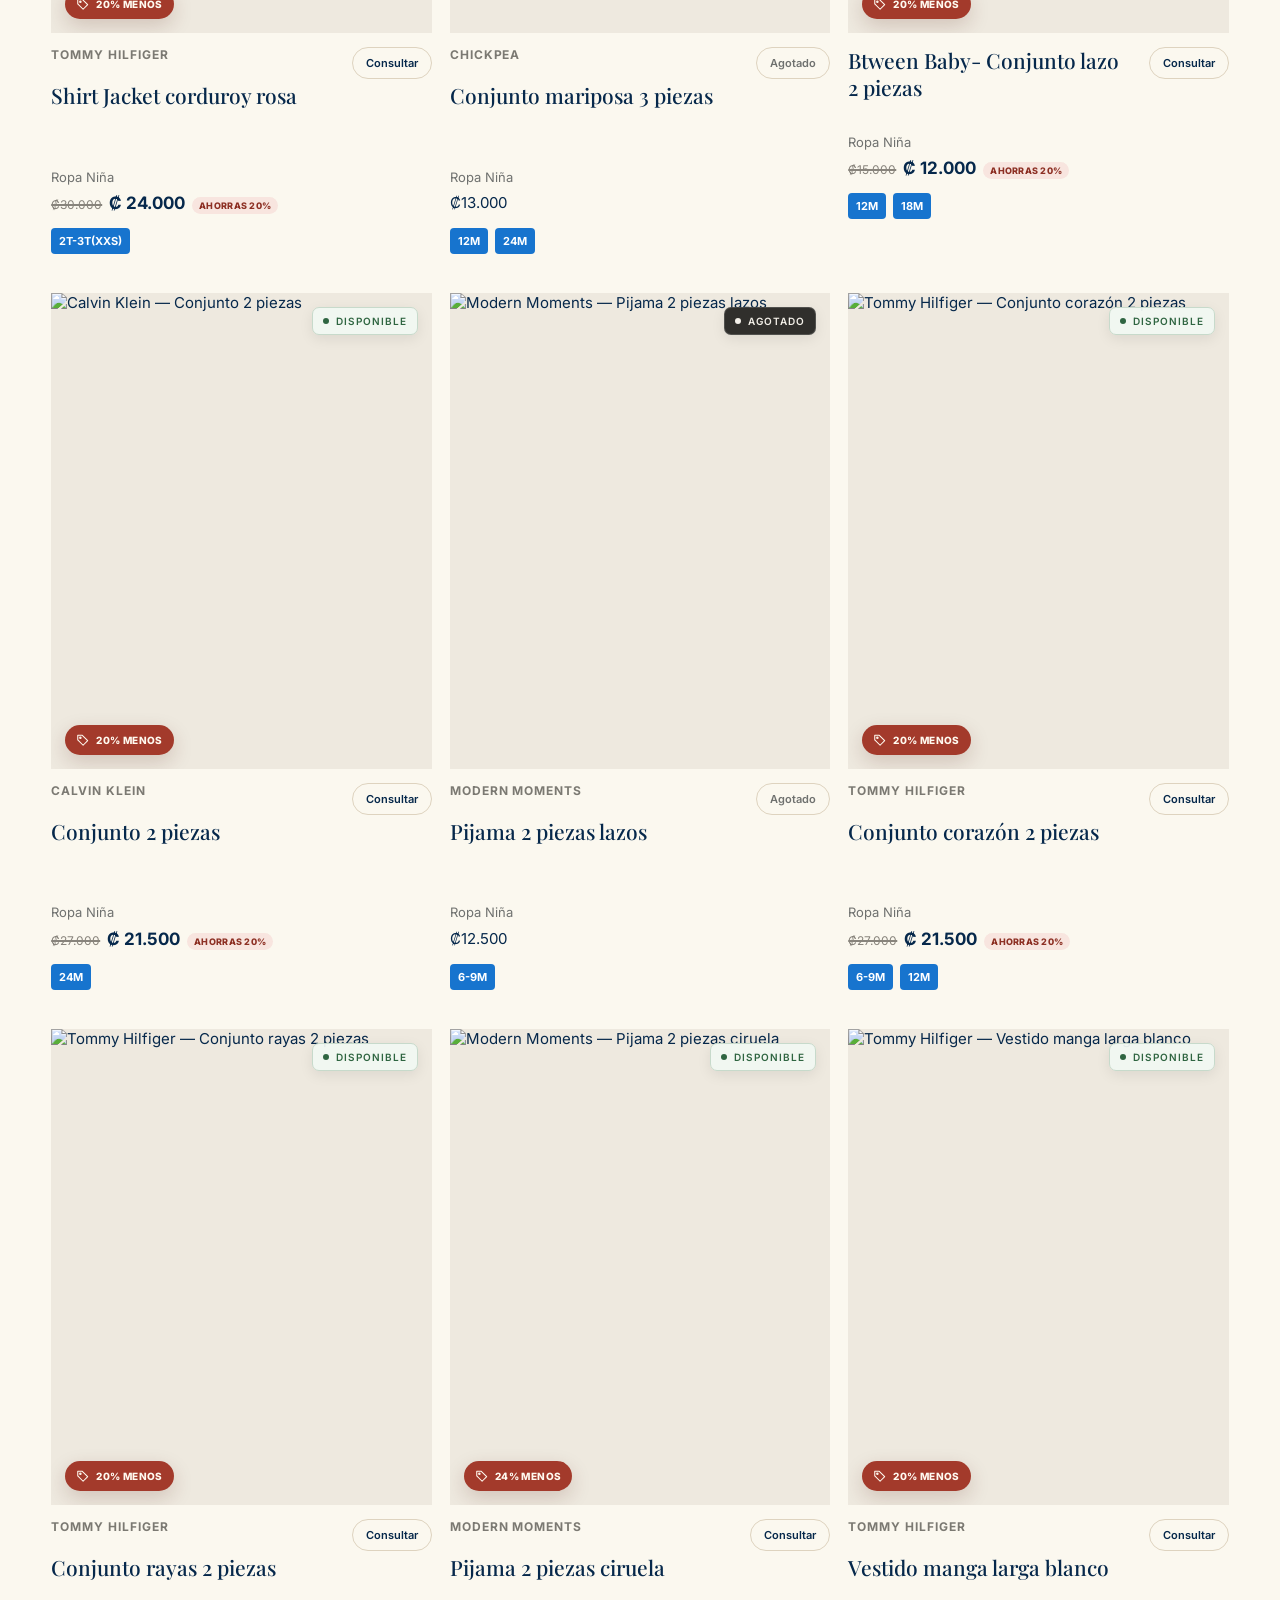
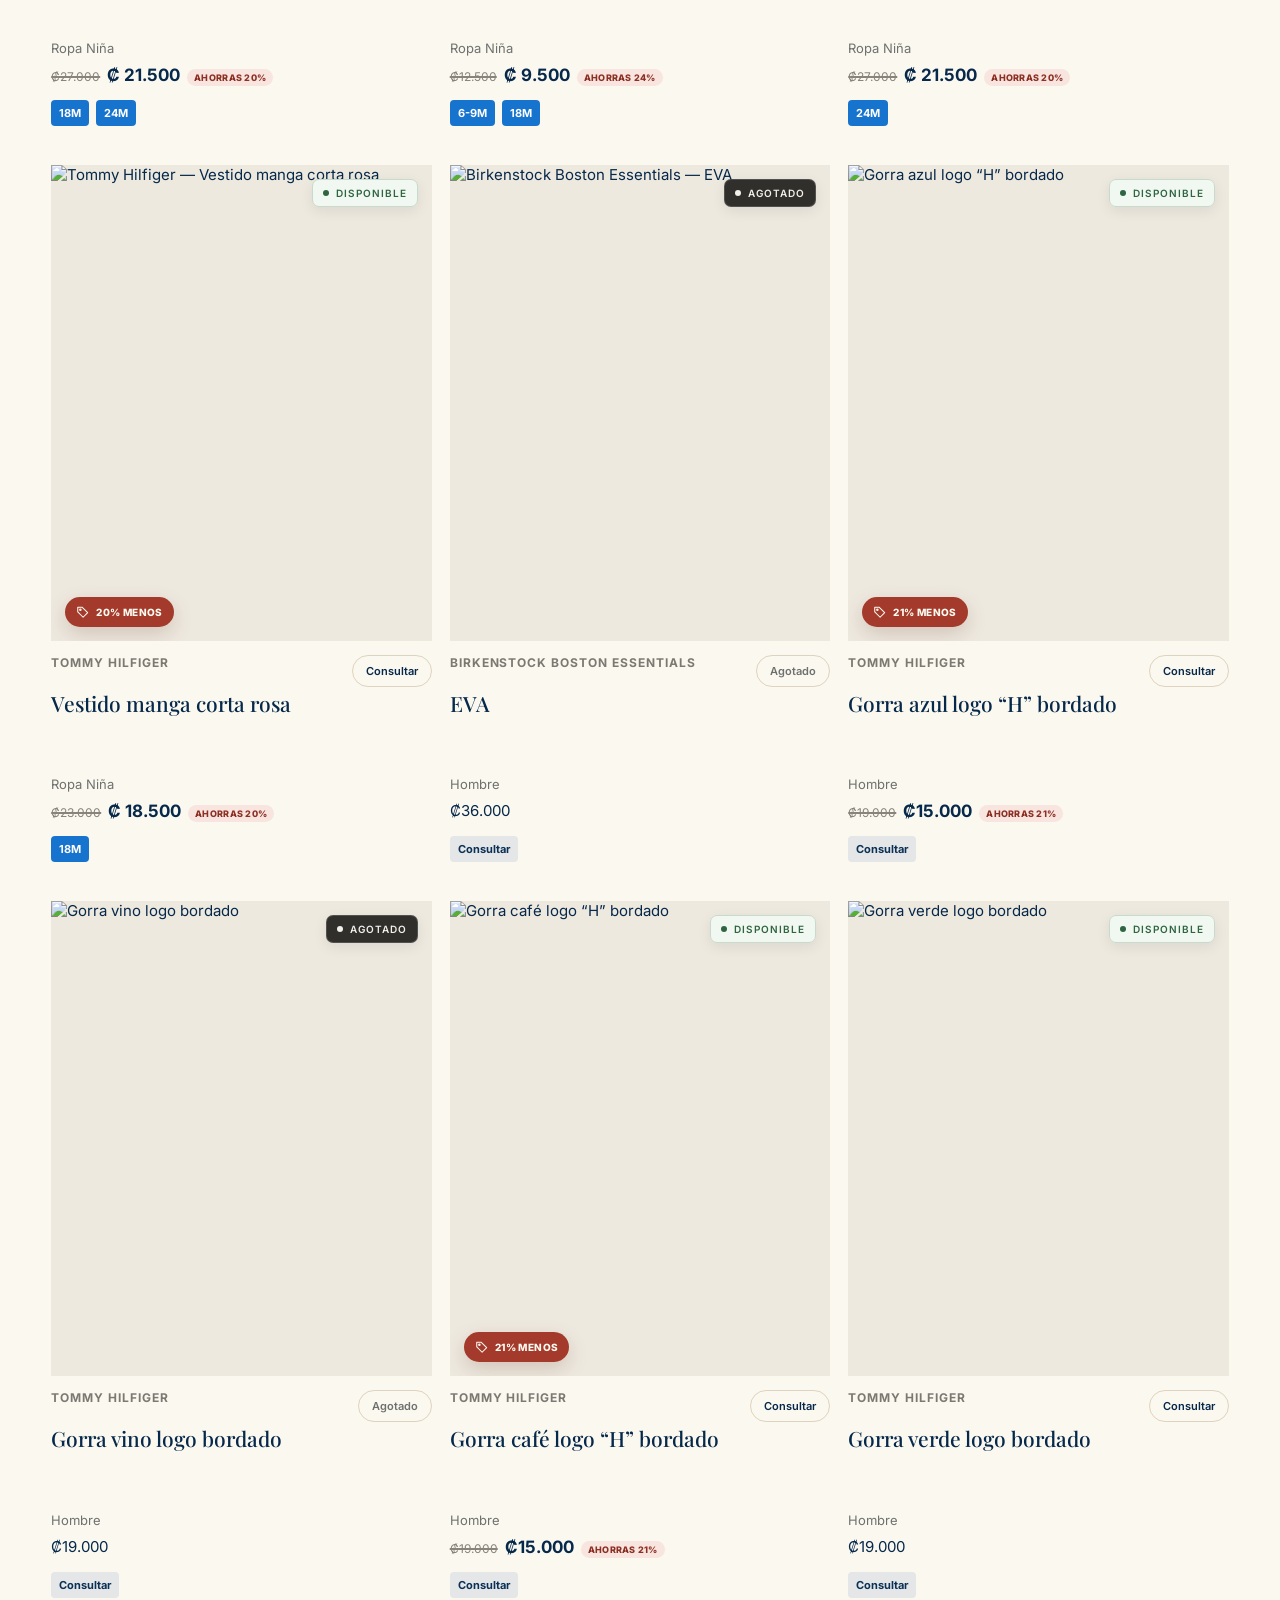
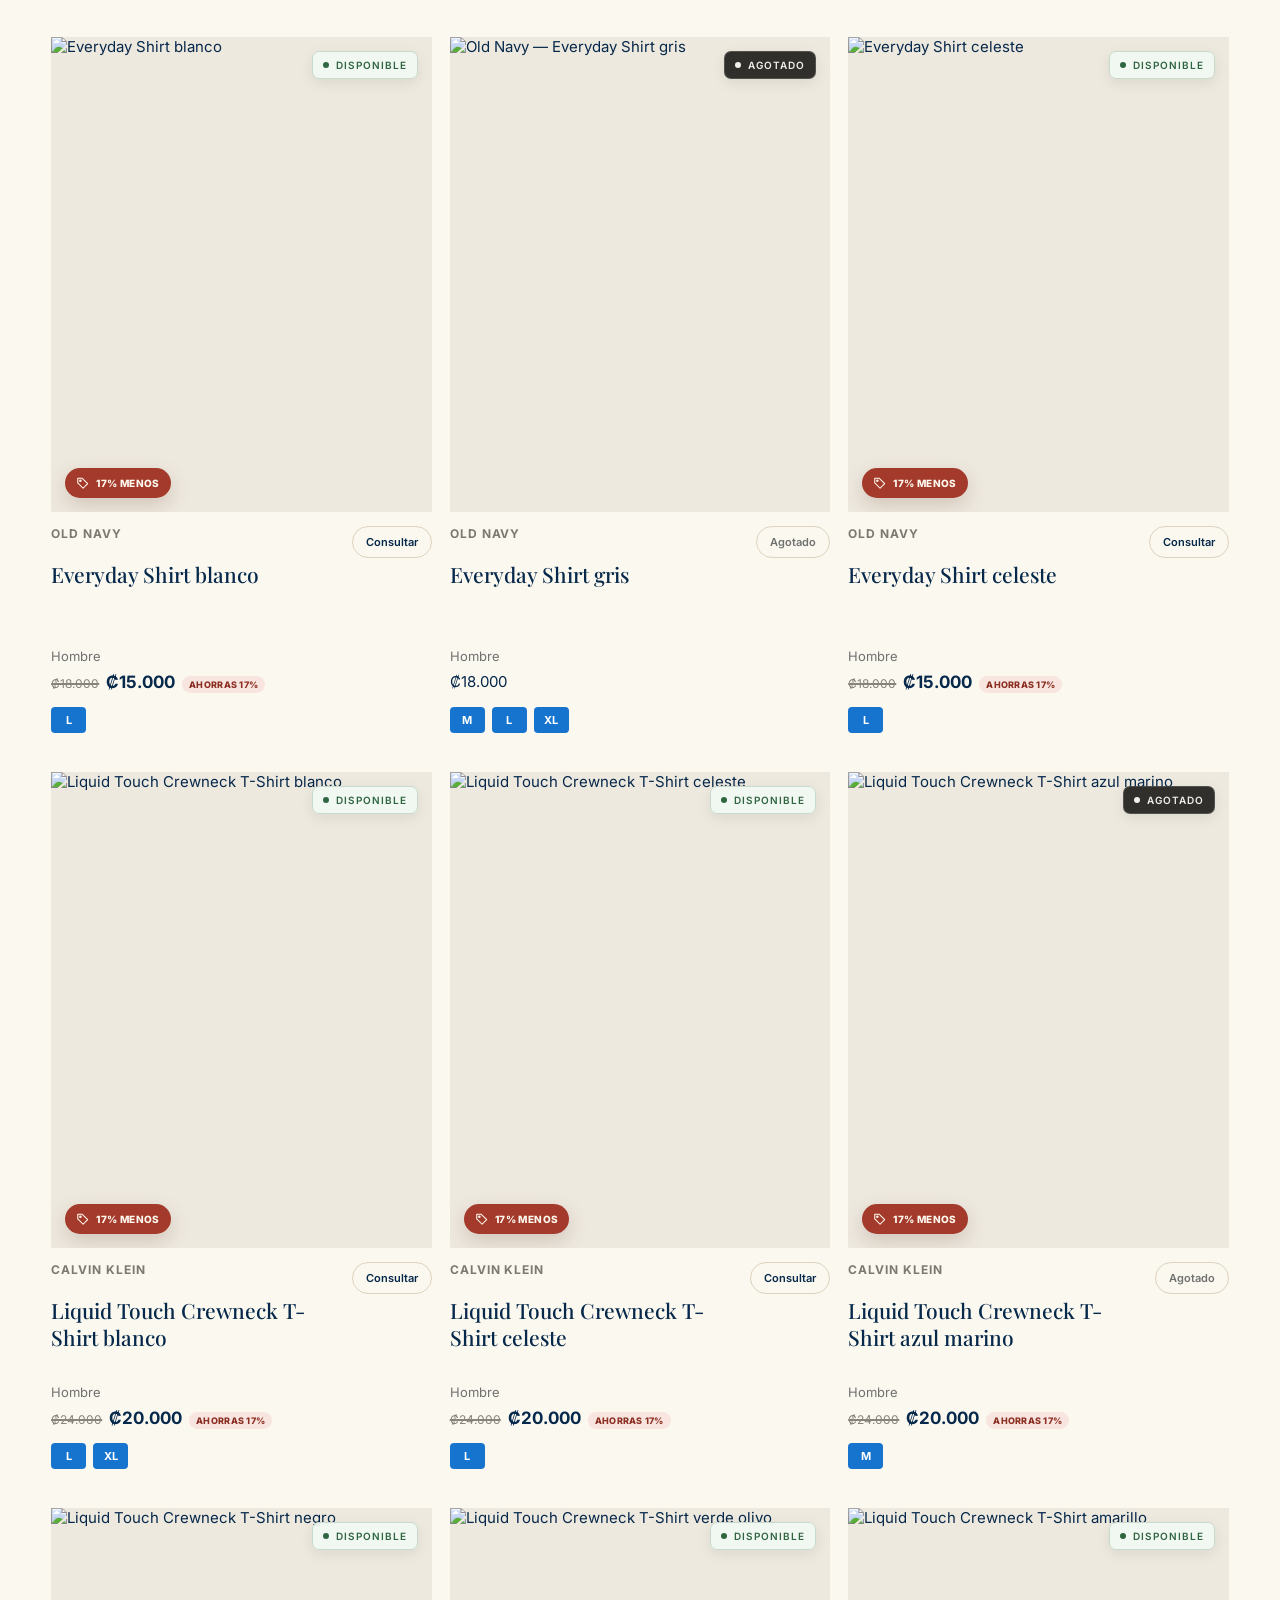
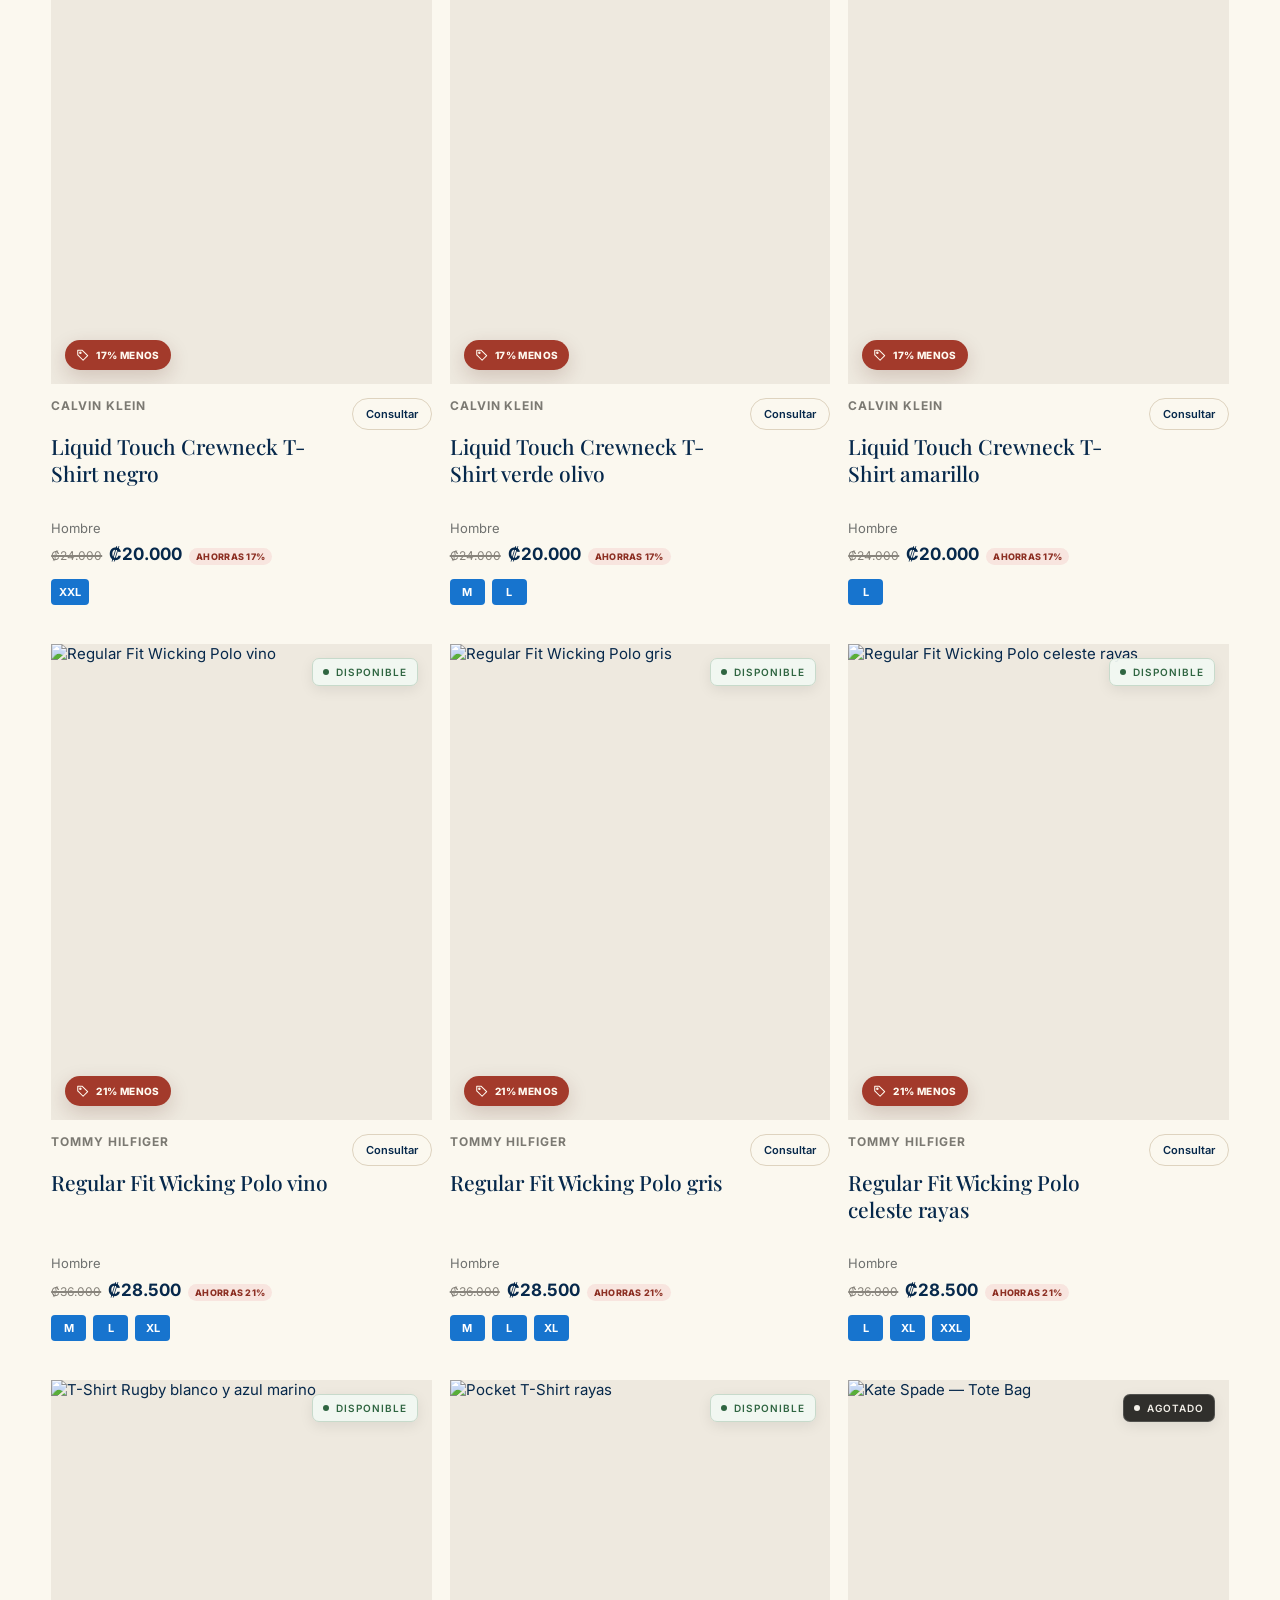
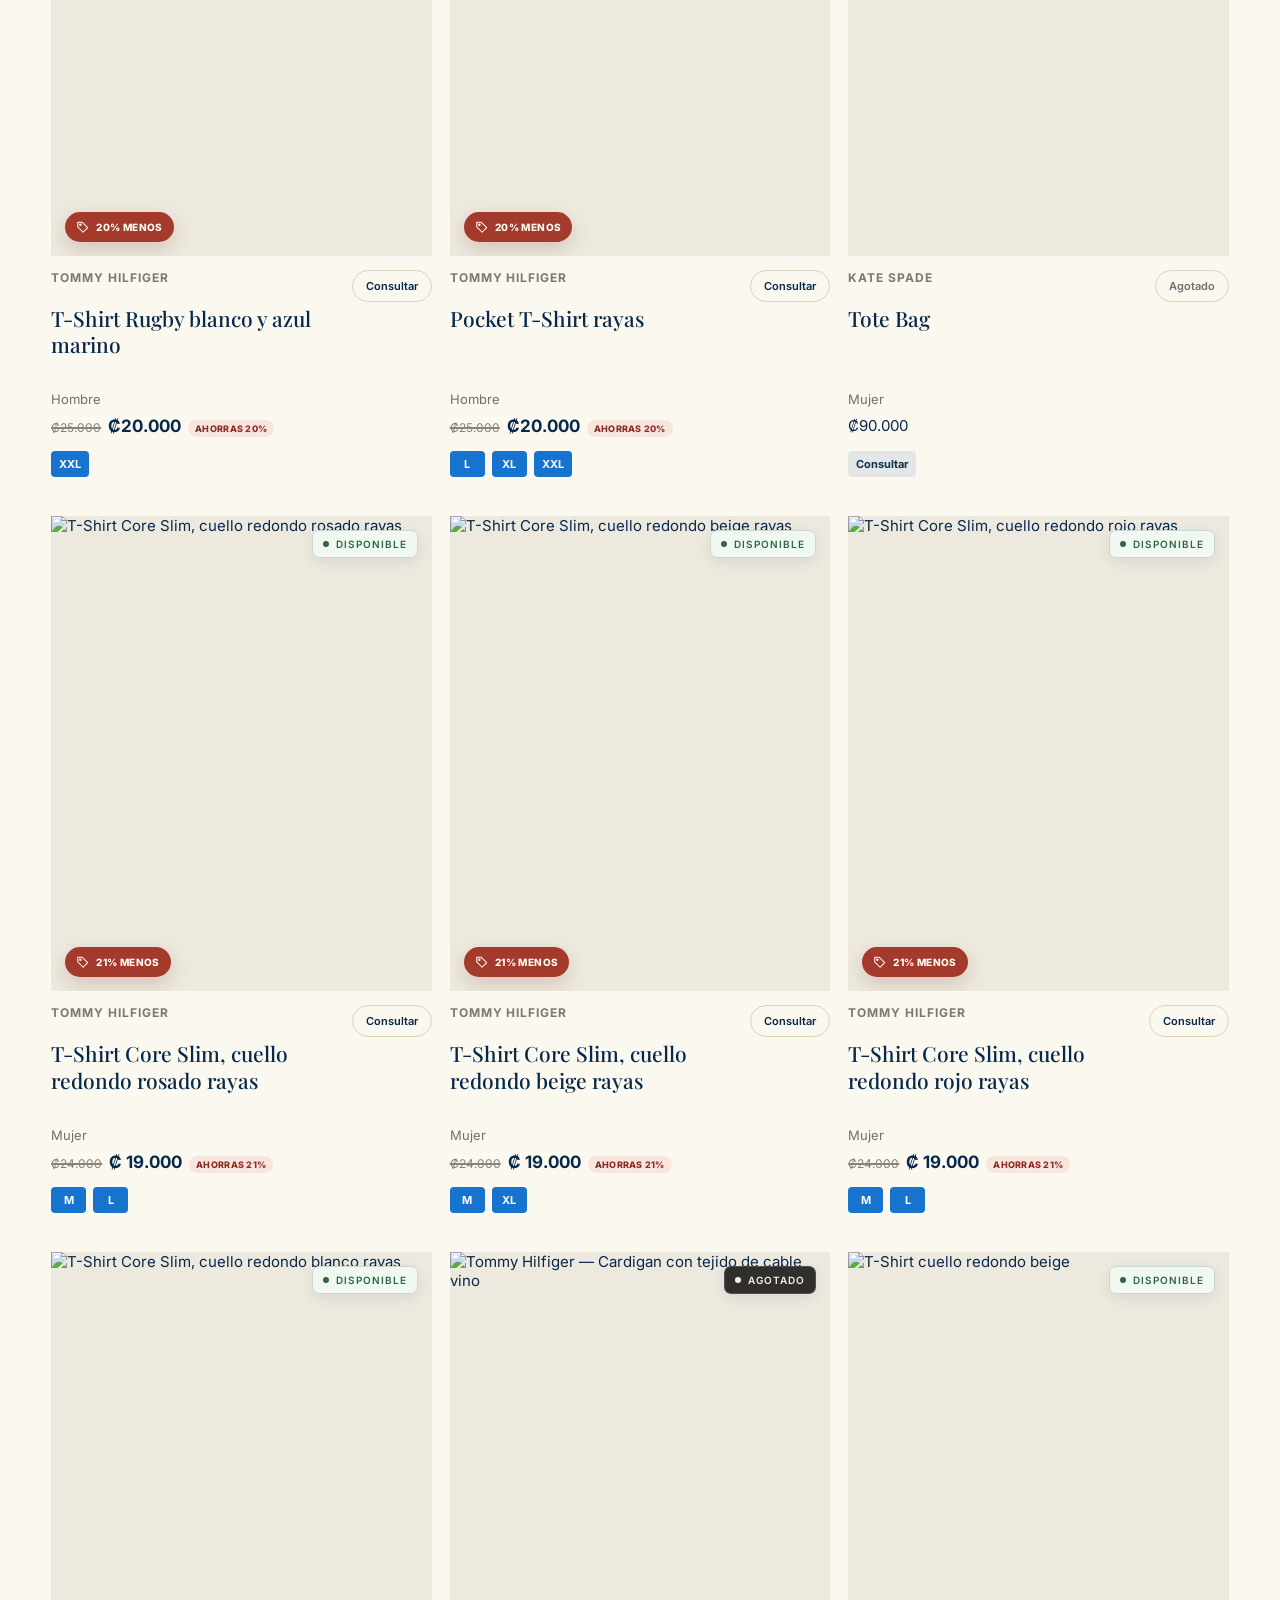
==== commit 0c3c0aac: "Align product card content across catalog rows" ====
--- a/index.html
+++ b/index.html
@@ -8,7 +8,7 @@
   <link rel="preconnect" href="https://fonts.googleapis.com">
   <link rel="preconnect" href="https://fonts.gstatic.com" crossorigin>
   <link href="https://fonts.googleapis.com/css2?family=Inter:wght@400;500;600&family=Playfair+Display:wght@500;600&display=swap" rel="stylesheet">
-  <link rel="stylesheet" href="styles.css?v=37">
+  <link rel="stylesheet" href="styles.css?v=38">
 </head>
 <body>
   <header class="site-header">
--- a/styles.css
+++ b/styles.css
@@ -147,20 +147,22 @@
 .status-tag.is-sold-out { color: #f3f0e9; background: rgba(32,31,29,.92); border: 1px solid rgba(255,255,255,.16); }
 .discount-badge { position:absolute; left:14px; bottom:14px; z-index:2; display:inline-flex; align-items:center; gap:6px; padding:8px 11px; border-radius:999px; color:#fffaf0; background:#a33a2b; box-shadow:0 7px 20px rgba(82,26,18,.18); font-size:10px; font-weight:800; letter-spacing:.04em; text-transform:uppercase; }
 .discount-badge svg { width:14px; height:14px; fill:none; stroke:currentColor; stroke-linecap:round; stroke-linejoin:round; stroke-width:1.8; }
-.product-info { display: flex; justify-content: space-between; gap: 16px; margin-top: 14px; }
-.product-info h3 { margin: 0 0 6px; font-family: "Playfair Display", serif; font-size: 21px; font-weight: 500; }
+.product-info { display: grid; grid-template-columns: minmax(0,1fr) auto; align-items: start; gap: 16px; margin-top: 14px; }
+.product-info > div { min-width: 0; }
+.product-info h3 { min-height:3.84em;margin:0 0 6px;font-family:"Playfair Display",serif;font-size:21px;font-weight:500;line-height:1.28; }
 .product-info p { margin: 0; color: var(--muted); font-size: 13px; }
-.product-price-line { display:flex; align-items:baseline; flex-wrap:wrap; gap:7px; margin-top:7px; }
+.product-info > div > p:not(.product-description) { min-height:1.35em;line-height:1.35; }
+.product-price-line { display:flex; align-items:baseline; align-content:flex-start; flex-wrap:wrap; gap:7px; min-height:24px; margin-top:7px; }
 .regular-price,.price-sale { color:var(--ink); font-size:15px; }
 .price-sale { font-size:17px; }
 .price-original { color:#88847c; font-size:12px; text-decoration:line-through; text-decoration-thickness:1.5px; }
 .discount-saving { padding:3px 7px; border-radius:999px; color:#8d3024; background:#f8e5df; font-size:9px; font-weight:800; letter-spacing:.03em; text-transform:uppercase; }
-.product-info .product-sizes { display:flex;flex-wrap:wrap;gap:7px;margin-top:11px; }
+.product-info .product-sizes { display:flex;align-content:flex-start;flex-wrap:wrap;gap:7px;min-height:29px;margin-top:11px; }
 .product-size { min-width:35px;padding:6px 8px;border-radius:4px;color:#0a3156;background:#e5e6e7;font-size:11px;font-weight:700;text-align:center; }
 .product-size.is-available { color:#fff;background:#1774ce; }
 .product-size.is-unavailable { color:#6f6f6c;background:#dededb;text-decoration:line-through;text-decoration-thickness:1.5px; }
 .product-info .product-description { max-width: 310px; margin-top: 10px; line-height: 1.55; }
-.product-brand { display:block; margin-bottom:5px; color:#7b7972; font-size:12px; font-weight:700; letter-spacing:.08em; text-transform:uppercase; }
+.product-brand { display:block; min-height:2.5em; margin-bottom:5px; color:#7b7972; font-size:12px; font-weight:700; line-height:1.25; letter-spacing:.08em; text-transform:uppercase; }
 .catalog-error { grid-column: 1 / -1; padding: 50px 0; color: var(--muted); }
 .product-action { flex: 0 0 auto; align-self: start; padding: 8px 13px; border: 1px solid var(--line); border-radius: 999px; font-size: 11px; font-weight: 600; transition: color .2s ease, background .2s ease, border-color .2s ease; }
 .product-action:hover { color: var(--paper); background: var(--accent); border-color: var(--accent); }
@@ -259,6 +261,7 @@
   .category-menu { left: 0; right: auto; }
   .results-count { text-align: left; padding: 0 4px 4px; }
   .product-grid { grid-template-columns: 1fr; }
+  .product-brand, .product-info h3, .product-info > div > p:not(.product-description), .product-price-line, .product-info .product-sizes { min-height:0; }
   .hero-art { min-height: 300px; padding: 36px 7vw 58px; }
 }
 .lead-dialog{width:min(470px,calc(100% - 28px));padding:0;border:0;border-radius:26px;color:var(--ink);background:#fffdf8;box-shadow:0 28px 90px rgba(3,24,43,.28)}.lead-dialog::backdrop{background:rgba(3,24,43,.62);backdrop-filter:blur(5px)}.lead-dialog form{position:relative;display:grid;gap:15px;padding:30px}.lead-dialog h2{margin:0;font-family:"Playfair Display",serif;font-size:34px}.lead-dialog form>p:not(.eyebrow):not(#lead-status){margin:0 0 4px;color:var(--muted);line-height:1.55}.lead-dialog label{display:grid;gap:7px;font-size:13px;font-weight:600}.lead-dialog input:not([type=checkbox]){width:100%;padding:13px 14px;border:1px solid var(--line);border-radius:12px;background:white;font:inherit}.lead-consent{display:grid!important;grid-template-columns:auto 1fr;align-items:start;color:var(--muted);font-size:11px!important;font-weight:400!important;line-height:1.45}.lead-consent input{margin-top:3px}.lead-close{position:absolute;top:16px;right:18px;border:0;background:transparent;cursor:pointer;font-size:28px}.lead-dialog .primary-button{border:0;cursor:pointer}.lead-dialog #lead-status{min-height:18px;margin:0;color:#9b433d;font-size:12px}
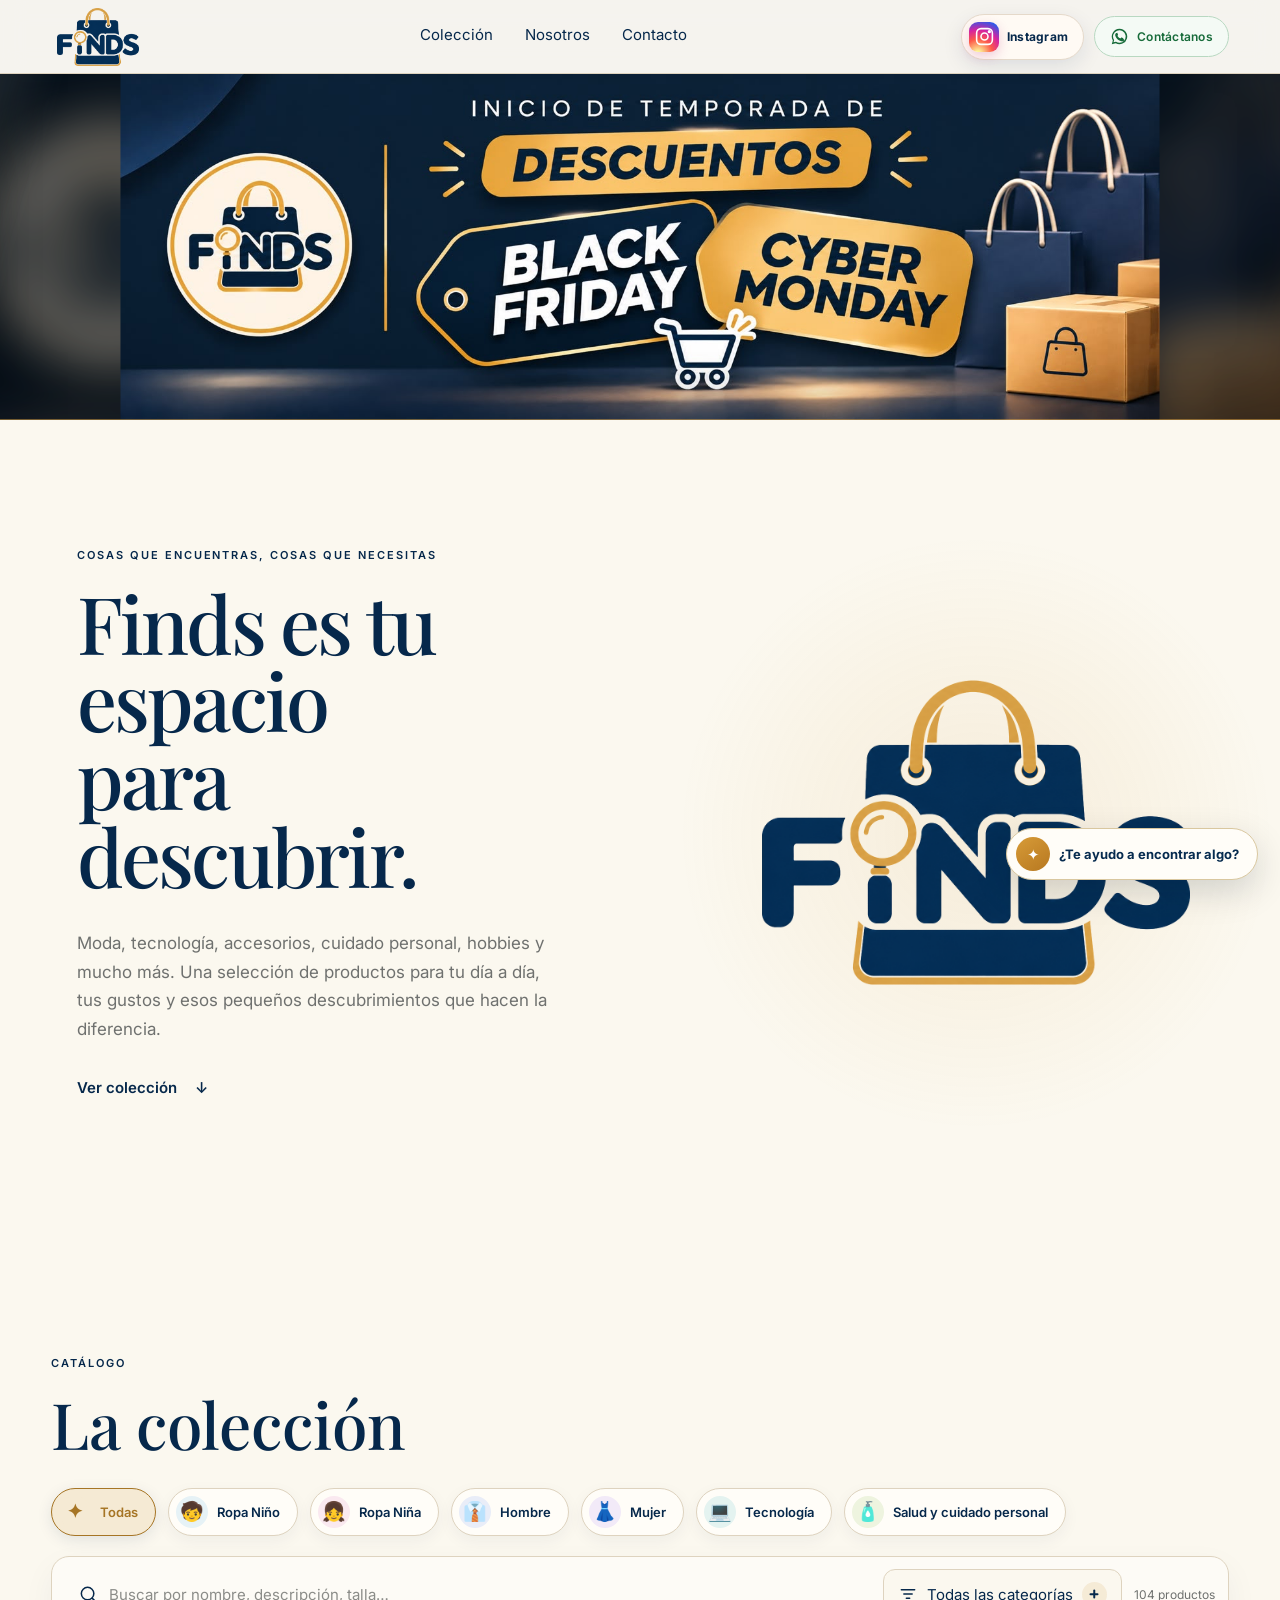
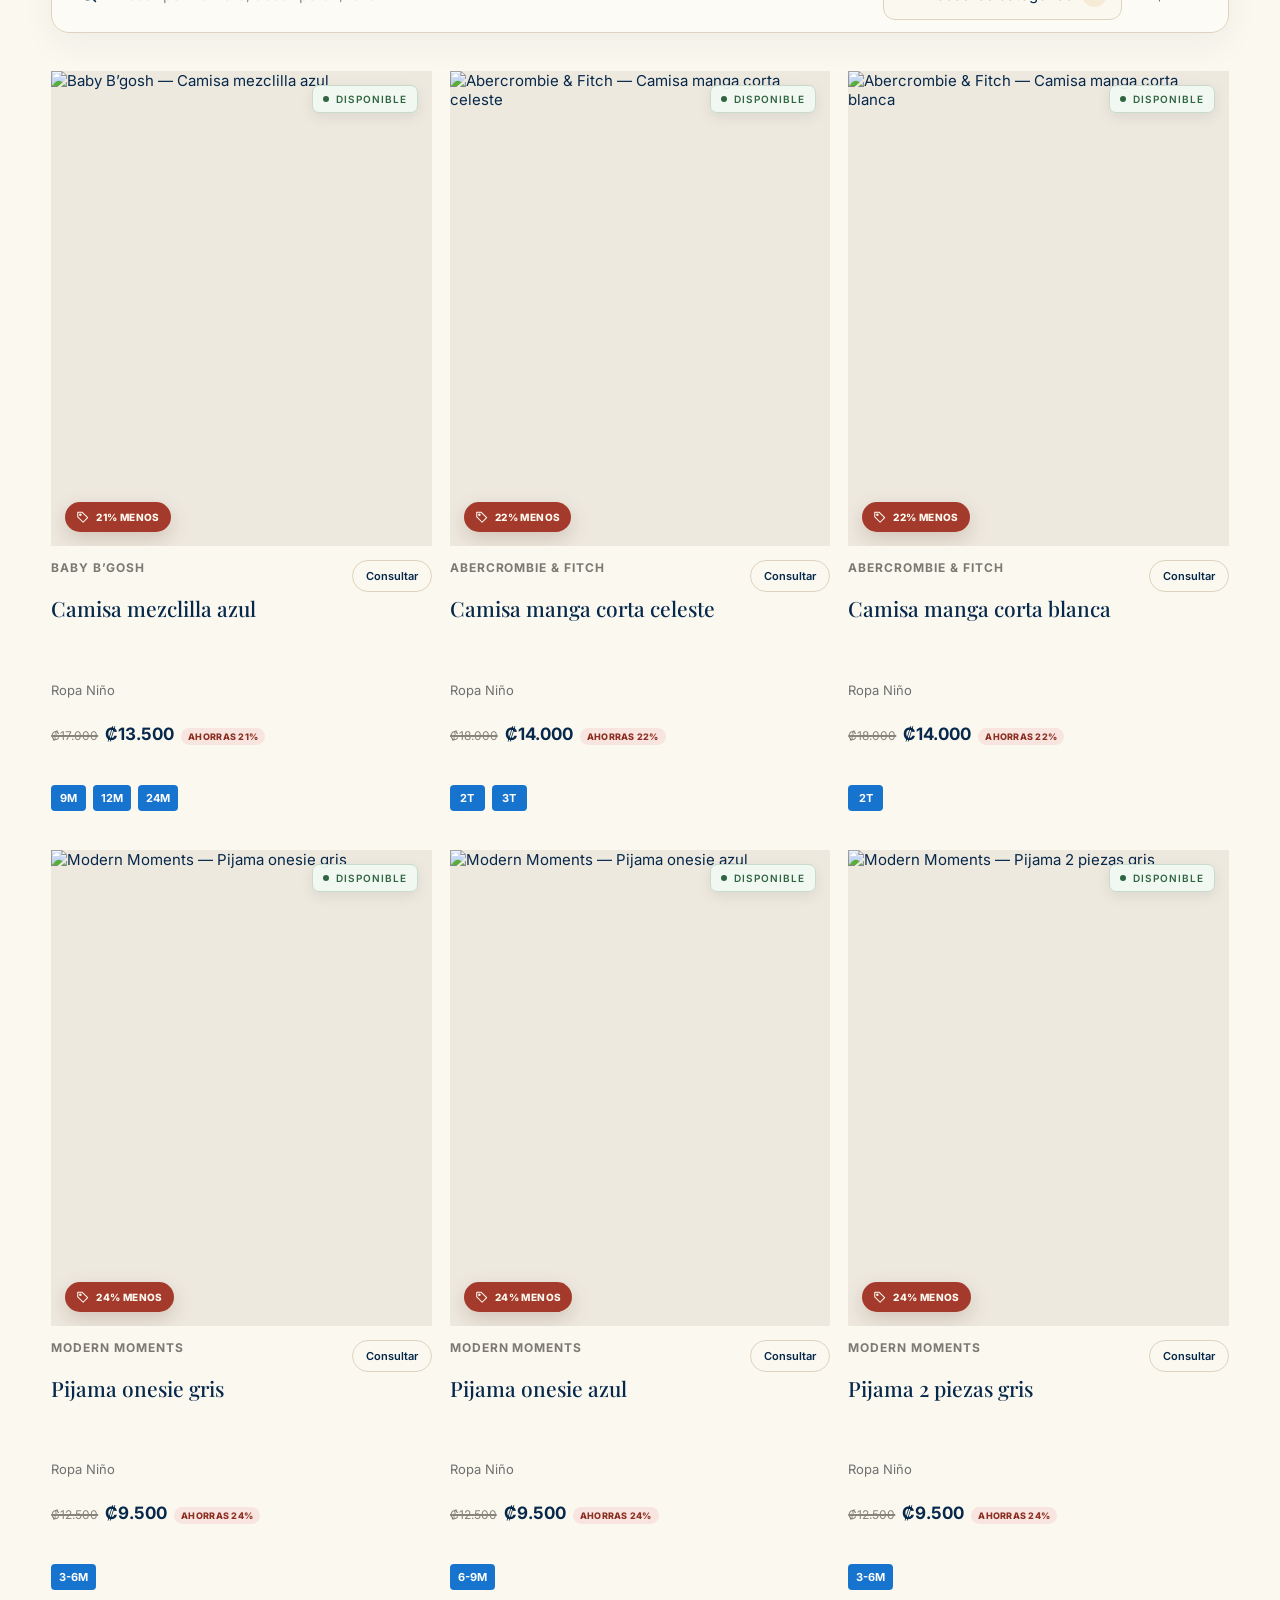
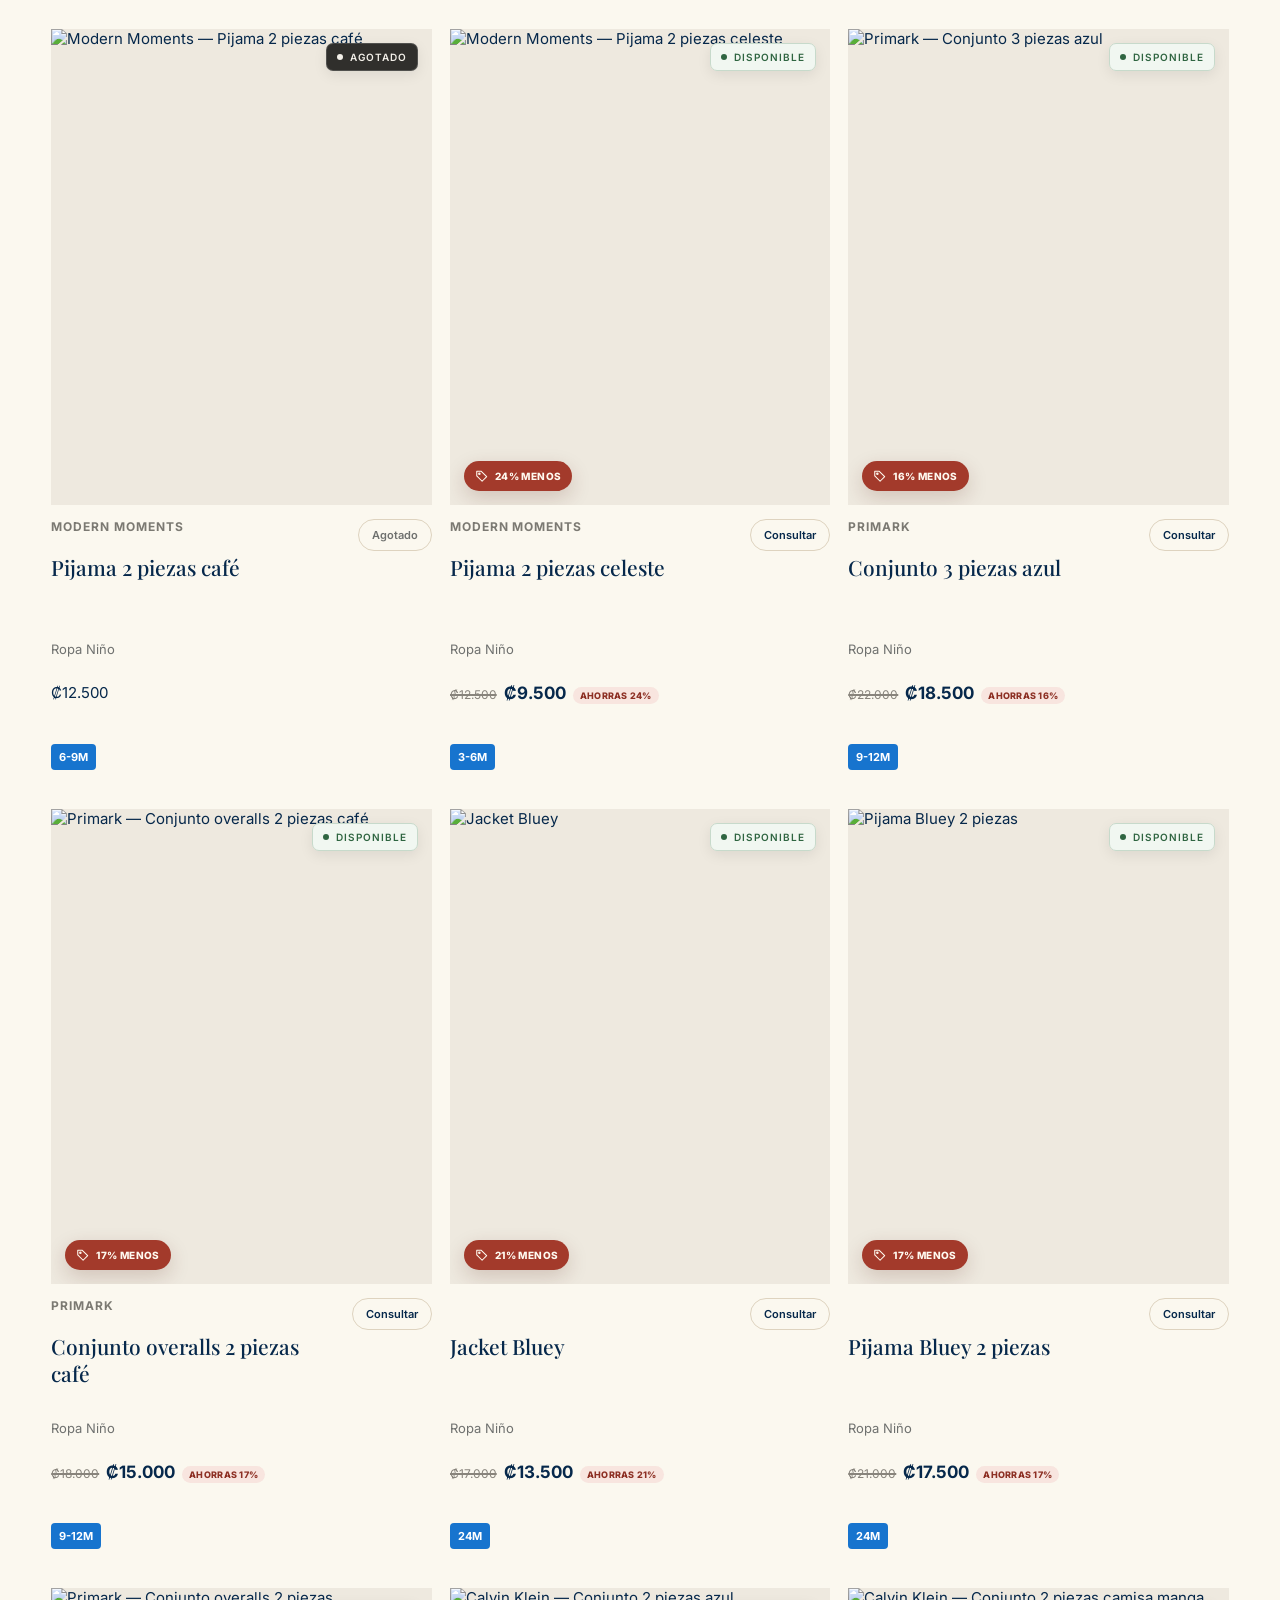
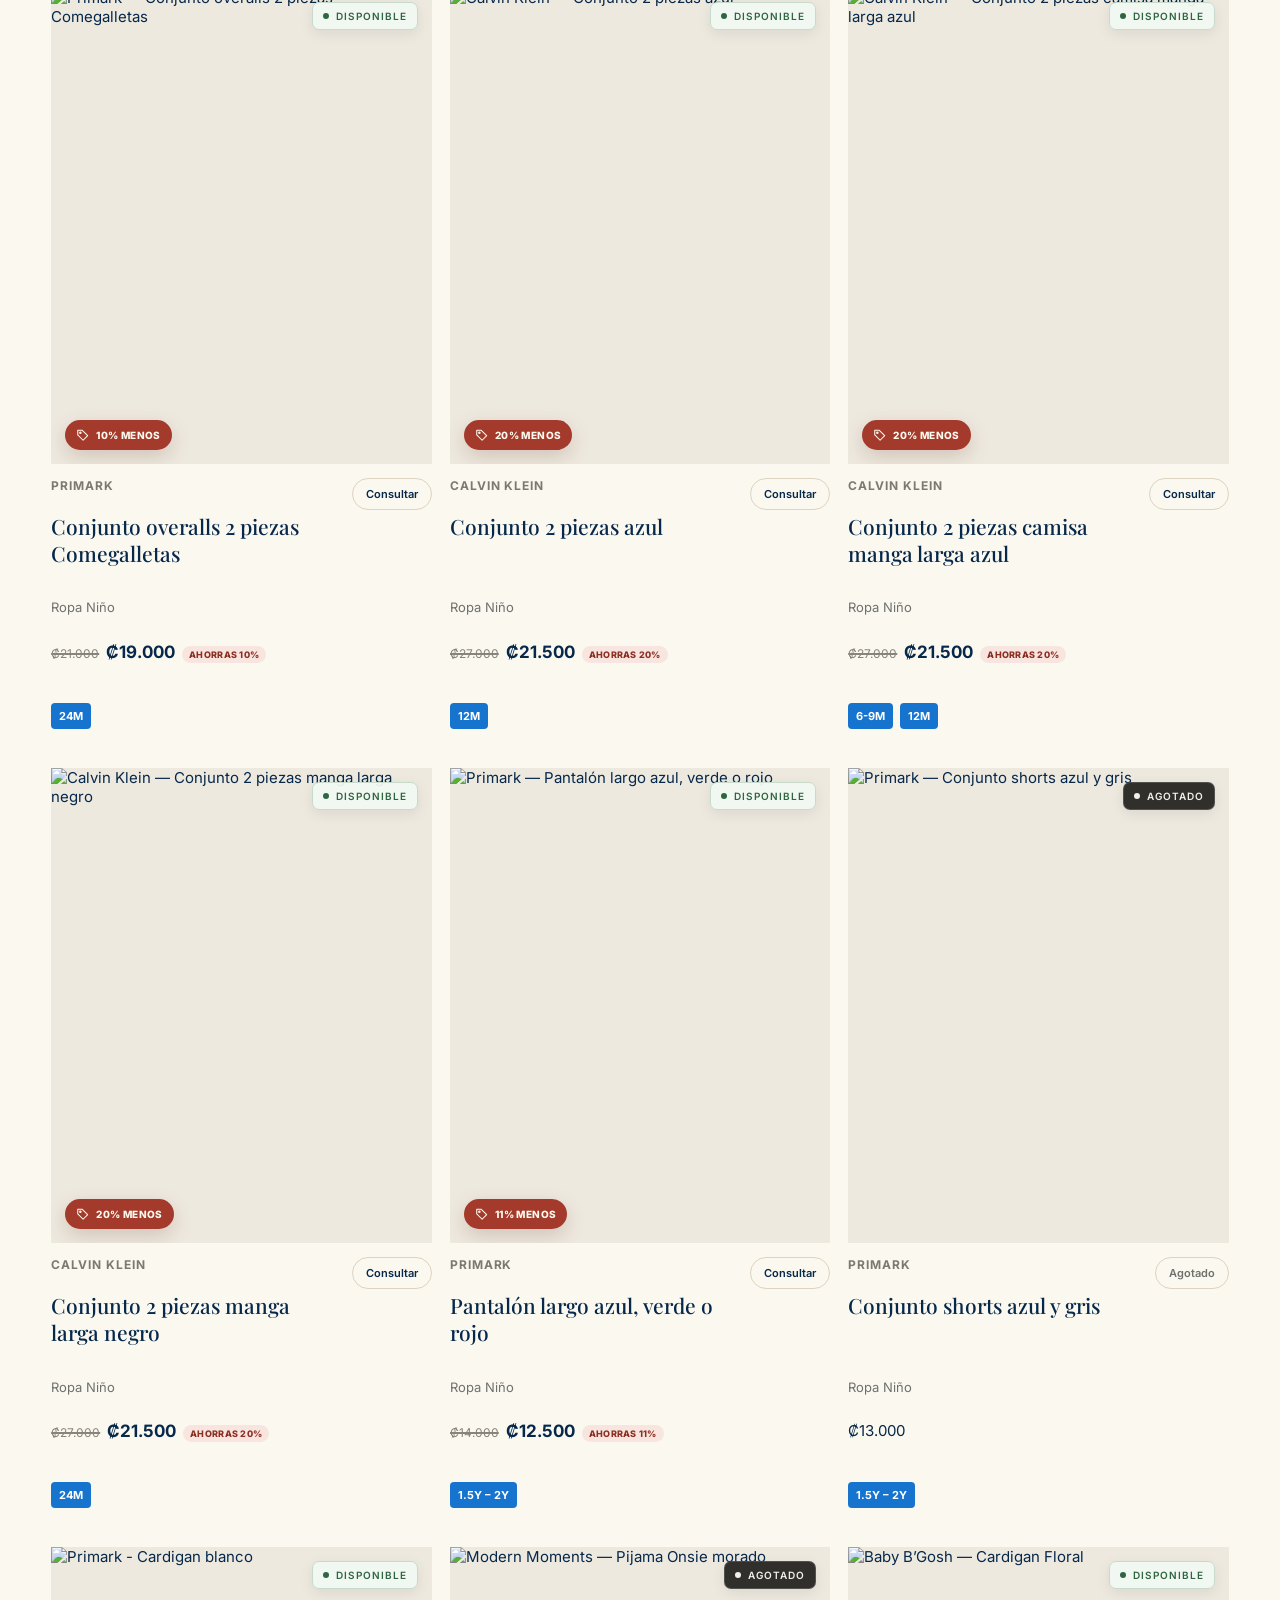
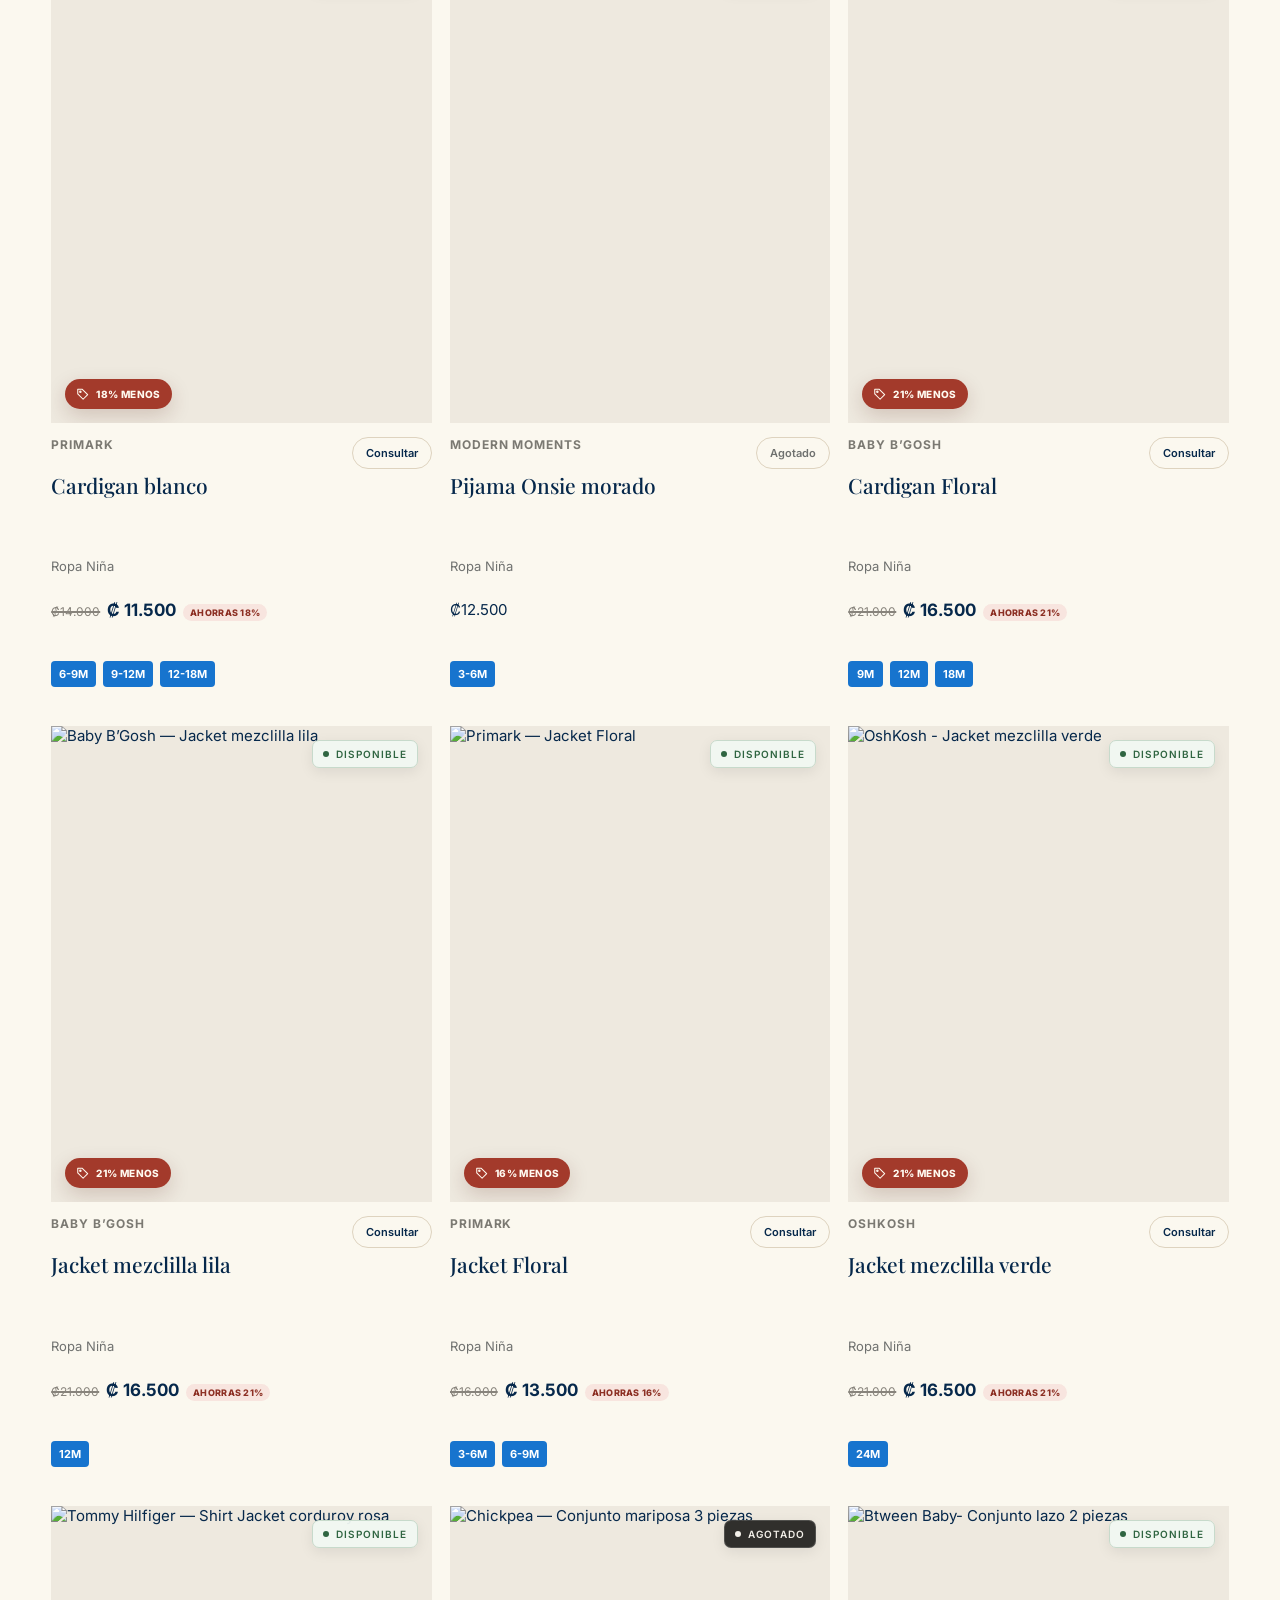
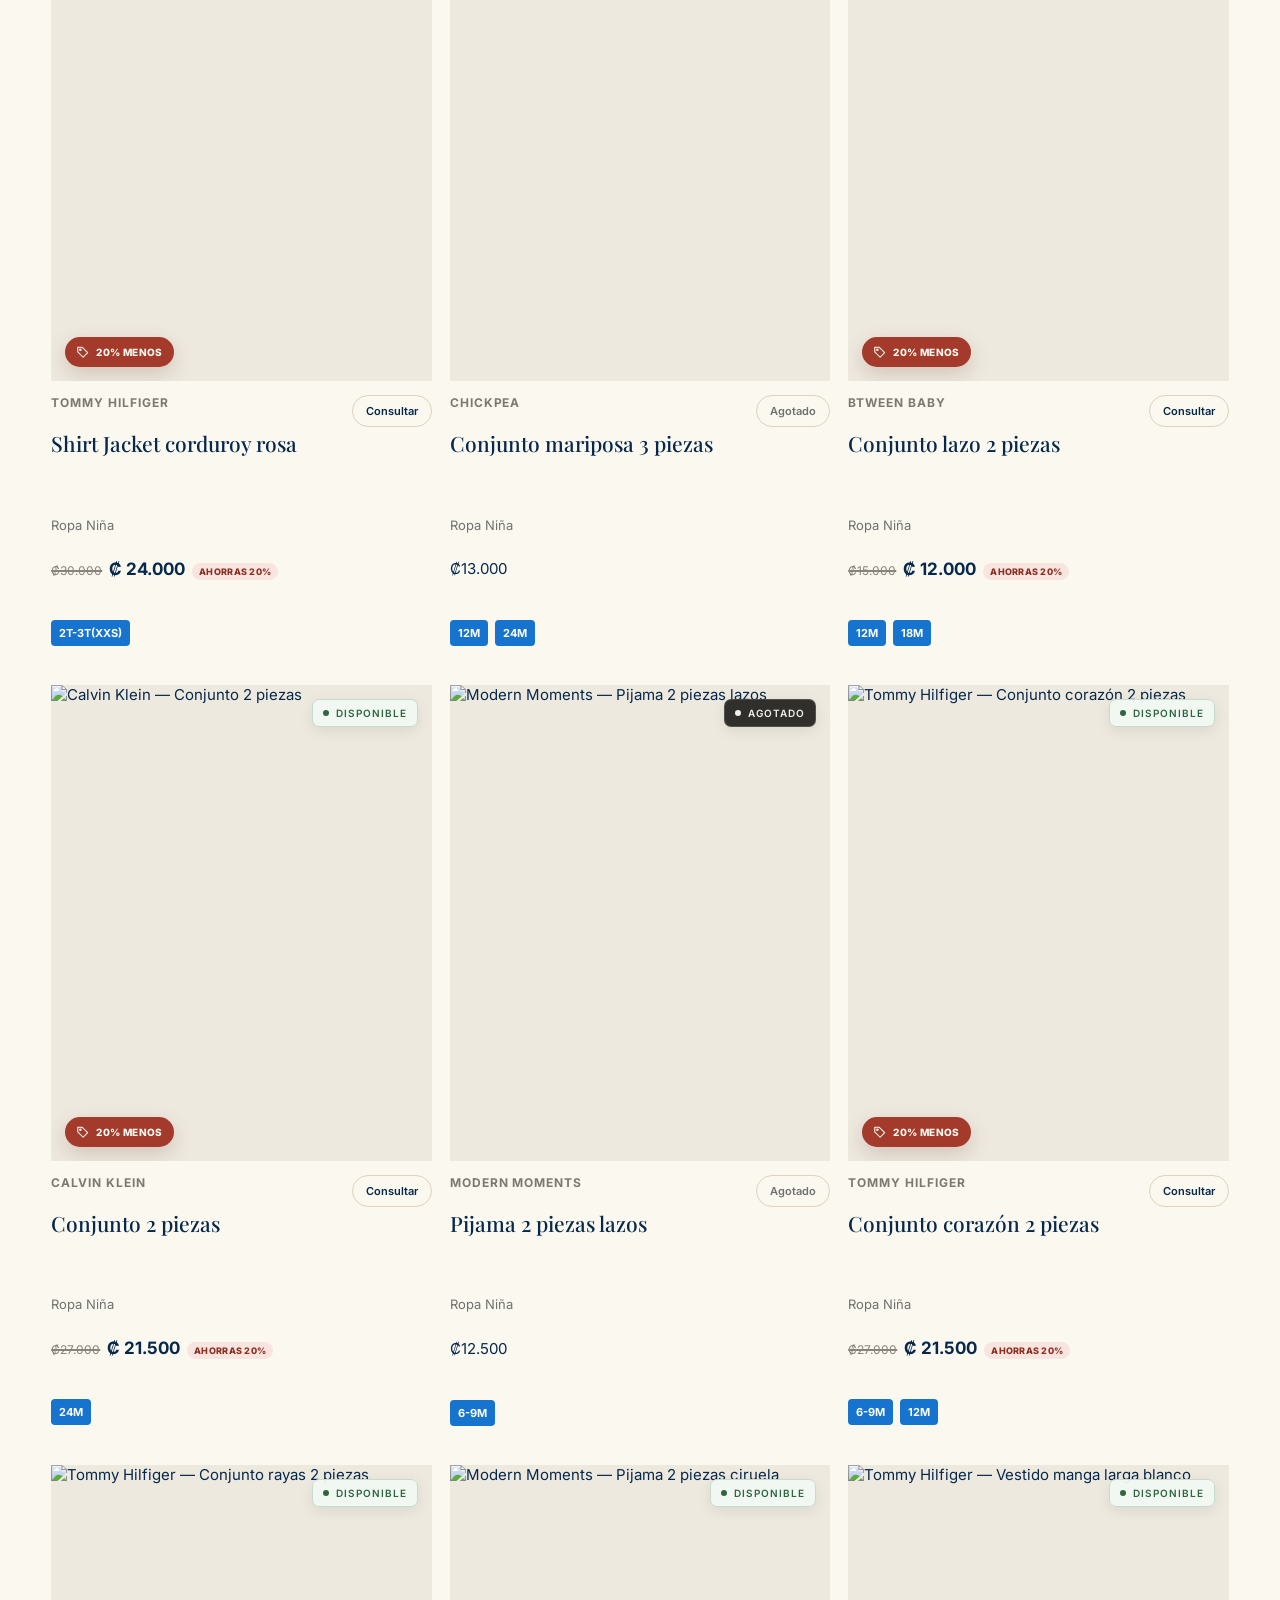
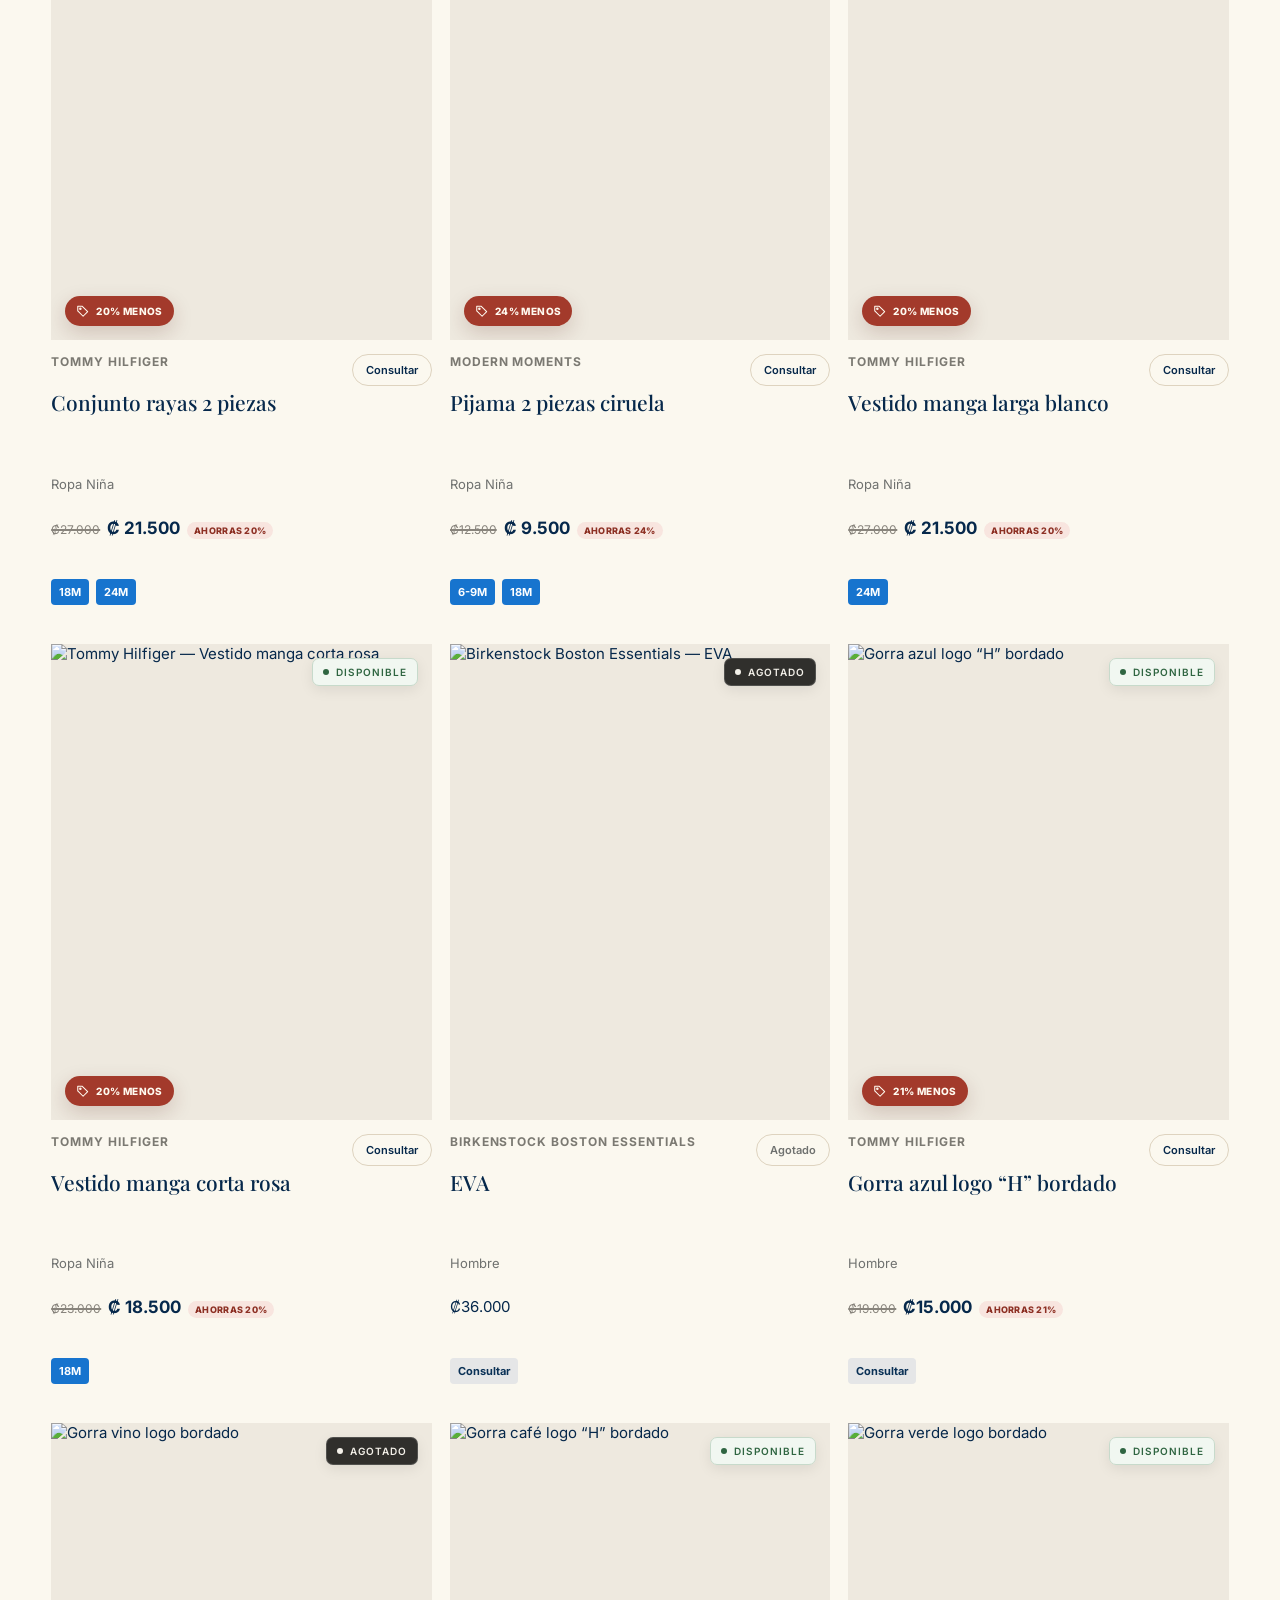
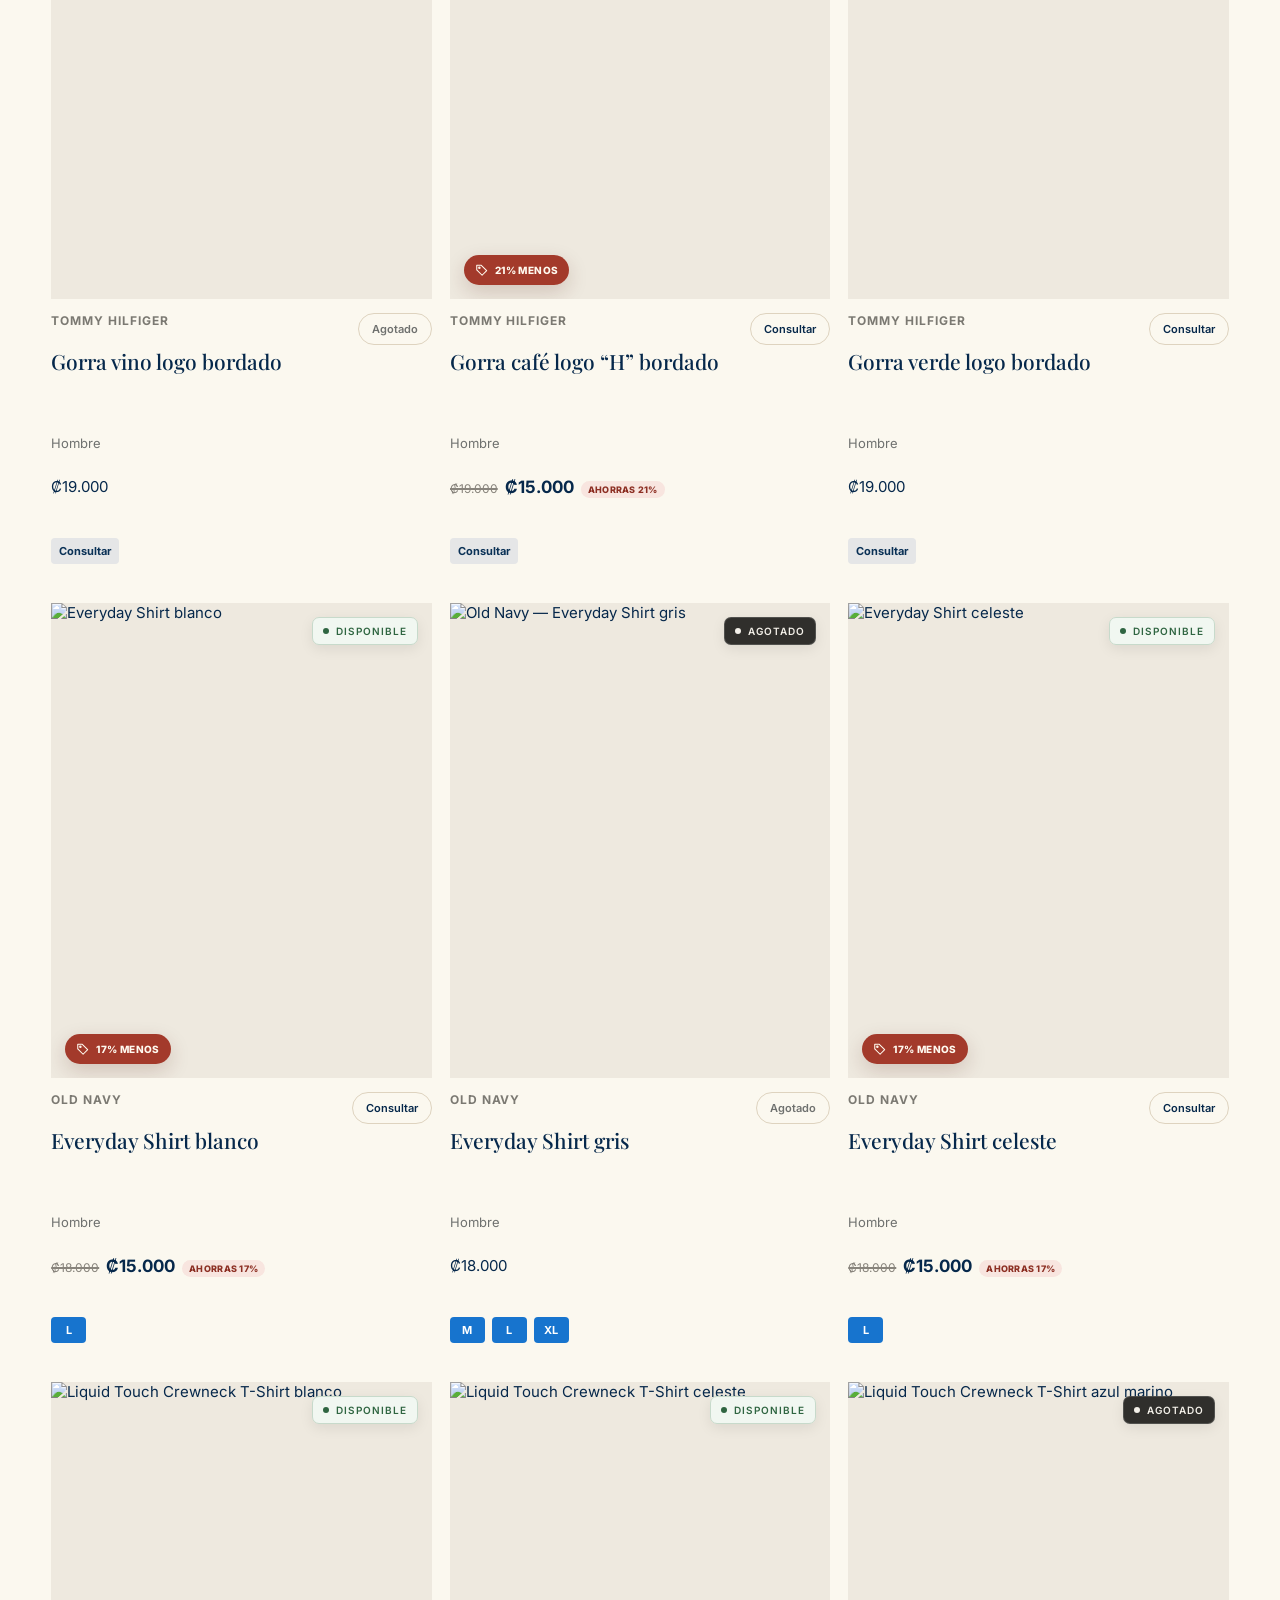
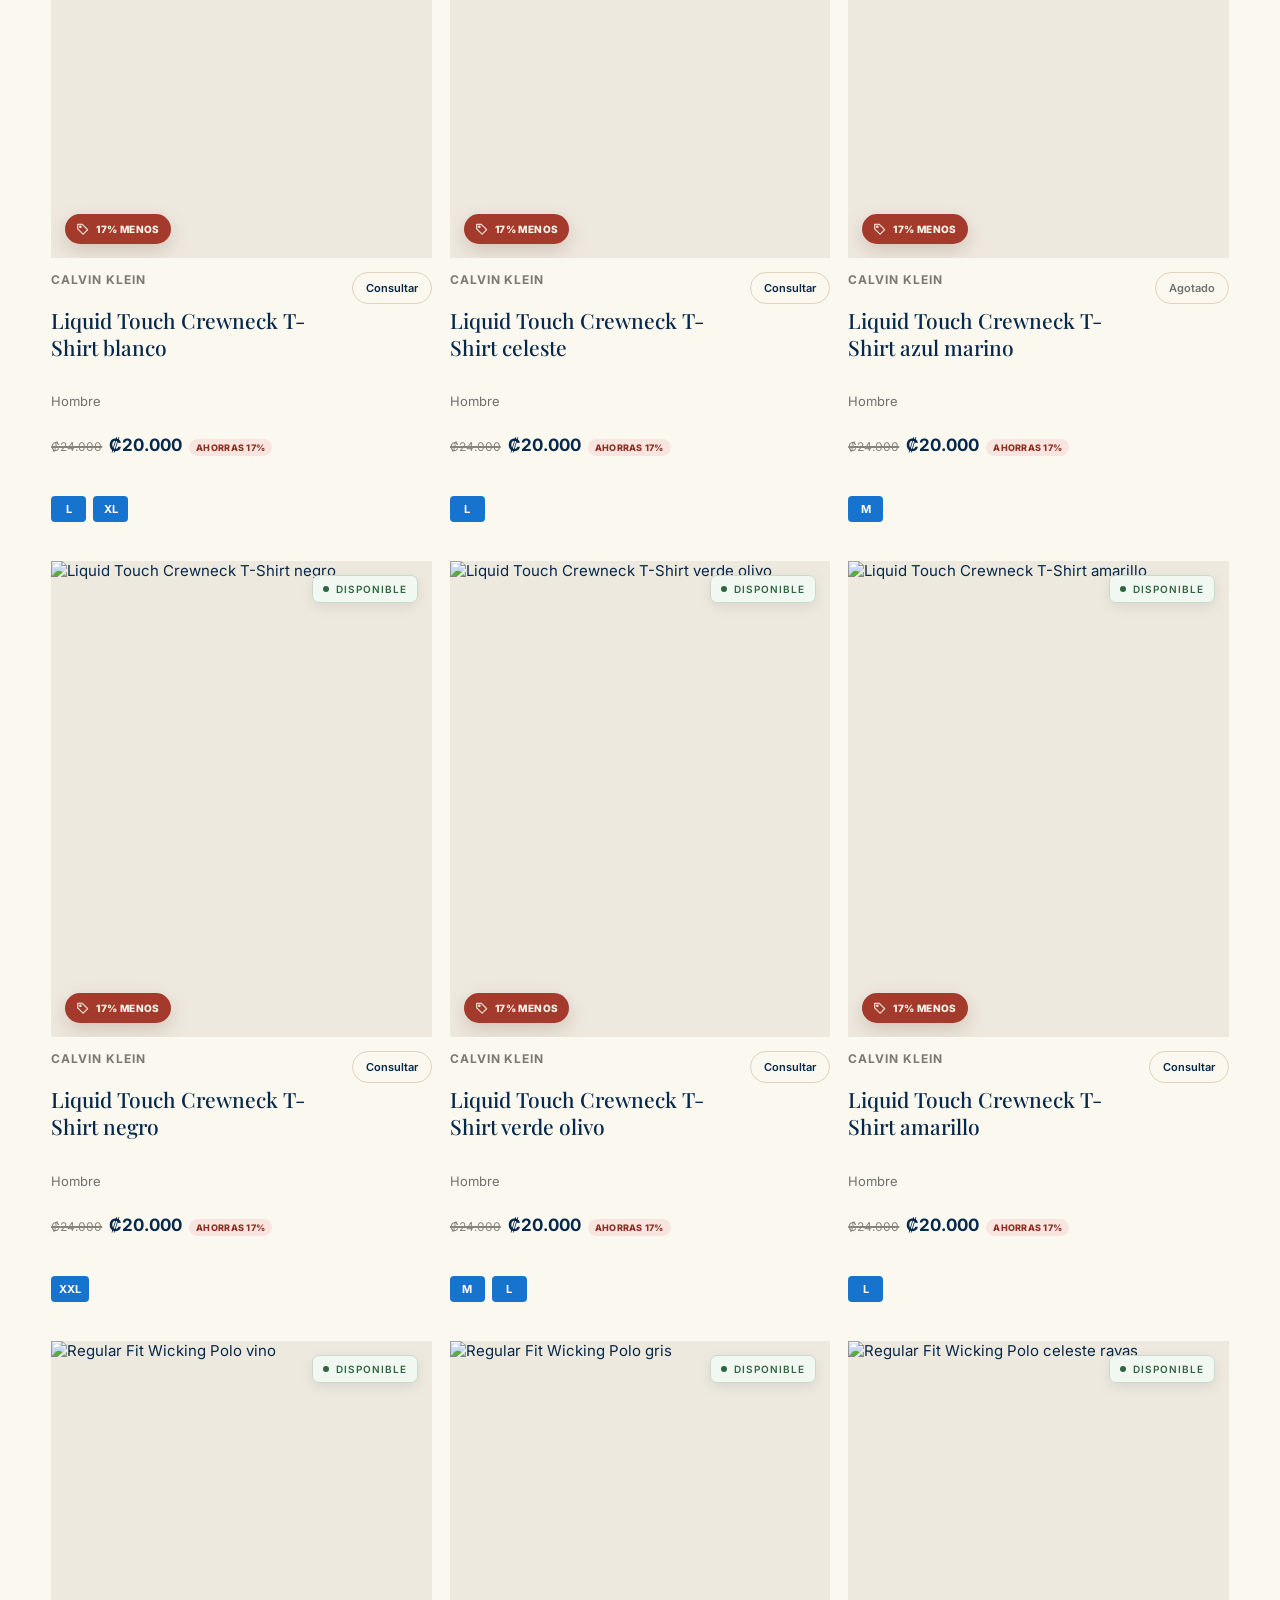
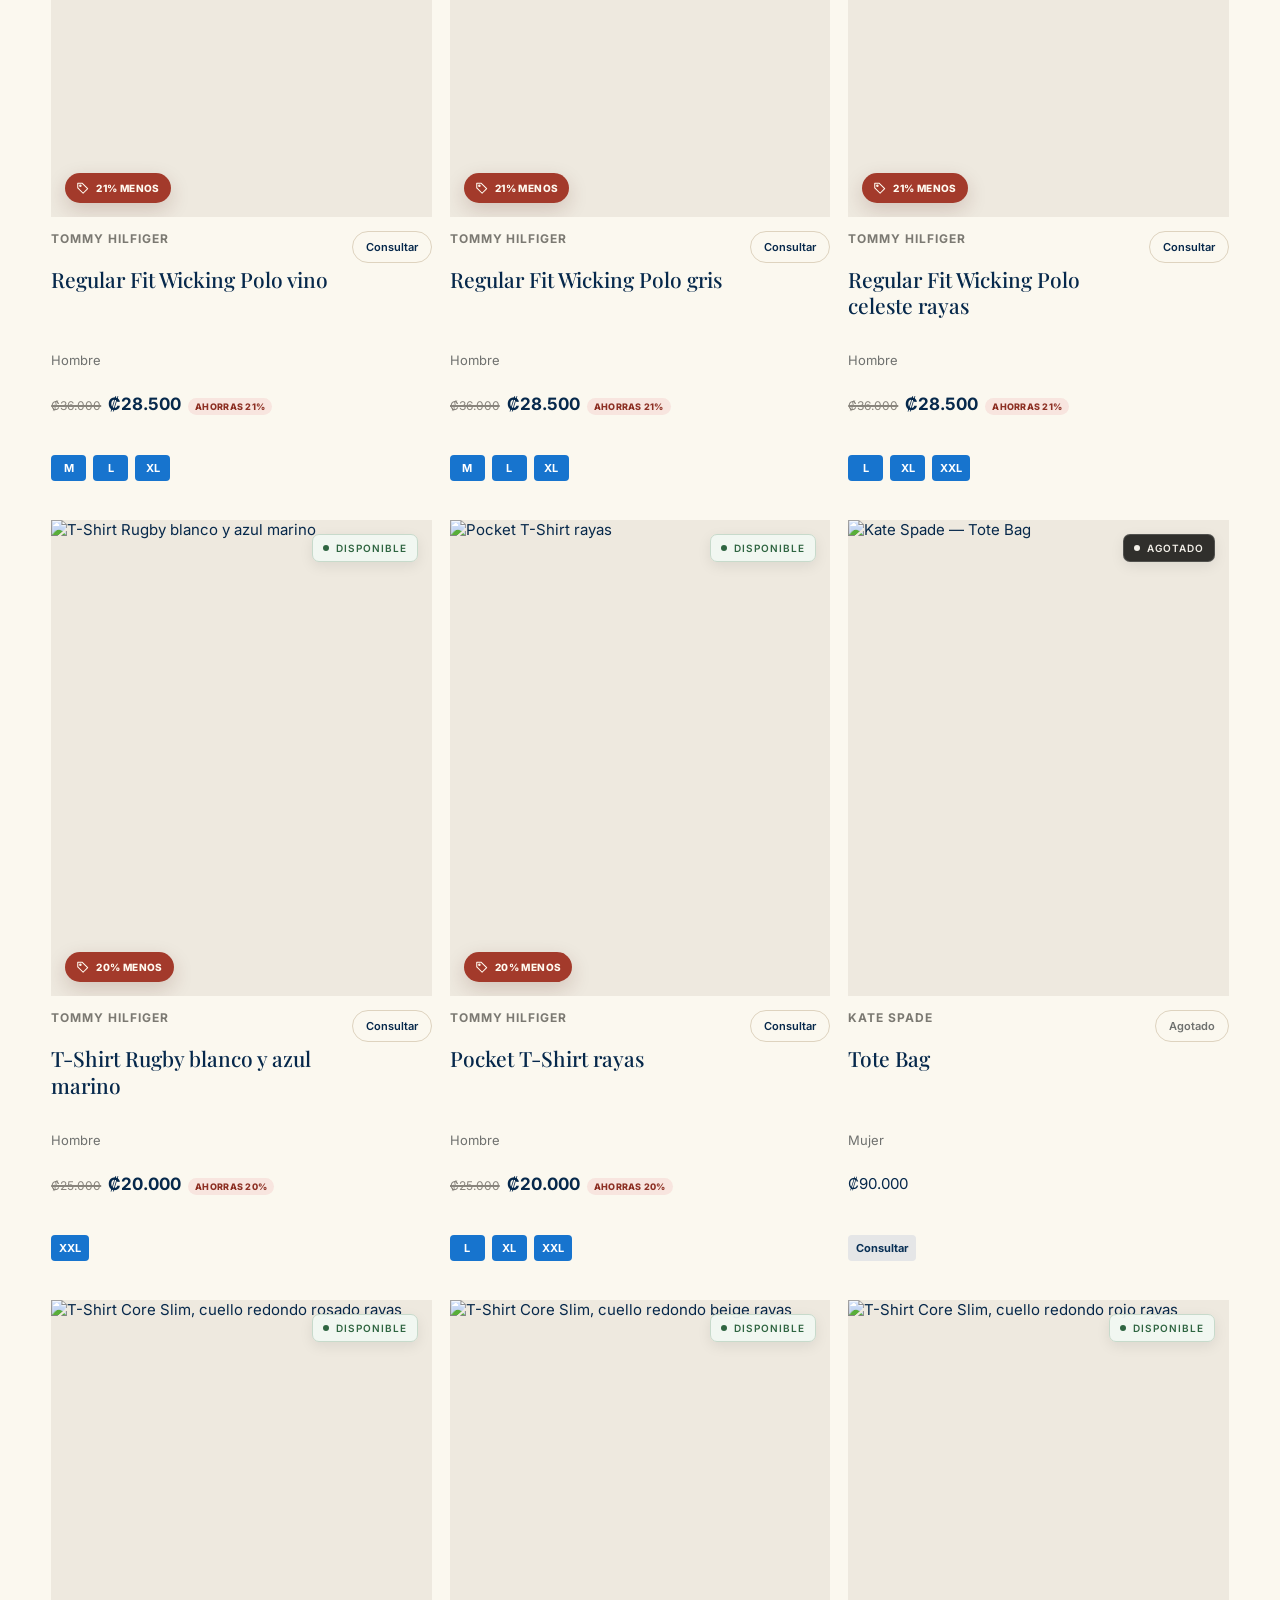
==== commit 314d96ff: "Normalize product card grid alignment" ====
--- a/index.html
+++ b/index.html
@@ -8,7 +8,7 @@
   <link rel="preconnect" href="https://fonts.googleapis.com">
   <link rel="preconnect" href="https://fonts.gstatic.com" crossorigin>
   <link href="https://fonts.googleapis.com/css2?family=Inter:wght@400;500;600&family=Playfair+Display:wght@500;600&display=swap" rel="stylesheet">
-  <link rel="stylesheet" href="styles.css?v=38">
+  <link rel="stylesheet" href="styles.css?v=39">
 </head>
 <body>
   <header class="site-header">
@@ -159,7 +159,7 @@
     </section>
   </aside>
 
-  <script src="app.js?v=36"></script>
+  <script src="app.js?v=37"></script>
   <script src="assistant.js?v=2"></script>
 </body>
 </html>
--- a/styles.css
+++ b/styles.css
@@ -149,10 +149,10 @@
 .discount-badge svg { width:14px; height:14px; fill:none; stroke:currentColor; stroke-linecap:round; stroke-linejoin:round; stroke-width:1.8; }
 .product-info { display: grid; grid-template-columns: minmax(0,1fr) auto; align-items: start; gap: 16px; margin-top: 14px; }
 .product-info > div { min-width: 0; }
-.product-info h3 { min-height:3.84em;margin:0 0 6px;font-family:"Playfair Display",serif;font-size:21px;font-weight:500;line-height:1.28; }
+.product-info h3 { display:-webkit-box;height:3.84em;margin:0 0 6px;overflow:hidden;font-family:"Playfair Display",serif;font-size:21px;font-weight:500;line-height:1.28;-webkit-box-orient:vertical;-webkit-line-clamp:3; }
 .product-info p { margin: 0; color: var(--muted); font-size: 13px; }
-.product-info > div > p:not(.product-description) { min-height:1.35em;line-height:1.35; }
-.product-price-line { display:flex; align-items:baseline; align-content:flex-start; flex-wrap:wrap; gap:7px; min-height:24px; margin-top:7px; }
+.product-info > div > p:not(.product-description) { display:-webkit-box;height:2.7em;overflow:hidden;line-height:1.35;-webkit-box-orient:vertical;-webkit-line-clamp:2; }
+.product-price-line { display:flex; align-items:baseline; align-content:flex-start; flex-wrap:wrap; gap:7px; height:50px; overflow:hidden; margin-top:7px; }
 .regular-price,.price-sale { color:var(--ink); font-size:15px; }
 .price-sale { font-size:17px; }
 .price-original { color:#88847c; font-size:12px; text-decoration:line-through; text-decoration-thickness:1.5px; }
@@ -162,7 +162,7 @@
 .product-size.is-available { color:#fff;background:#1774ce; }
 .product-size.is-unavailable { color:#6f6f6c;background:#dededb;text-decoration:line-through;text-decoration-thickness:1.5px; }
 .product-info .product-description { max-width: 310px; margin-top: 10px; line-height: 1.55; }
-.product-brand { display:block; min-height:2.5em; margin-bottom:5px; color:#7b7972; font-size:12px; font-weight:700; line-height:1.25; letter-spacing:.08em; text-transform:uppercase; }
+.product-brand { display:-webkit-box; height:2.5em; margin-bottom:5px; overflow:hidden; color:#7b7972; font-size:12px; font-weight:700; line-height:1.25; letter-spacing:.08em; text-transform:uppercase; -webkit-box-orient:vertical; -webkit-line-clamp:2; }
 .catalog-error { grid-column: 1 / -1; padding: 50px 0; color: var(--muted); }
 .product-action { flex: 0 0 auto; align-self: start; padding: 8px 13px; border: 1px solid var(--line); border-radius: 999px; font-size: 11px; font-weight: 600; transition: color .2s ease, background .2s ease, border-color .2s ease; }
 .product-action:hover { color: var(--paper); background: var(--accent); border-color: var(--accent); }
@@ -261,7 +261,9 @@
   .category-menu { left: 0; right: auto; }
   .results-count { text-align: left; padding: 0 4px 4px; }
   .product-grid { grid-template-columns: 1fr; }
-  .product-brand, .product-info h3, .product-info > div > p:not(.product-description), .product-price-line, .product-info .product-sizes { min-height:0; }
+  .product-brand, .product-info h3, .product-info > div > p:not(.product-description), .product-price-line, .product-info .product-sizes { height:auto;min-height:0; }
+  .product-brand, .product-info h3, .product-info > div > p:not(.product-description) { display:block;overflow:visible;-webkit-line-clamp:unset; }
+  .product-price-line { overflow:visible; }
   .hero-art { min-height: 300px; padding: 36px 7vw 58px; }
 }
 .lead-dialog{width:min(470px,calc(100% - 28px));padding:0;border:0;border-radius:26px;color:var(--ink);background:#fffdf8;box-shadow:0 28px 90px rgba(3,24,43,.28)}.lead-dialog::backdrop{background:rgba(3,24,43,.62);backdrop-filter:blur(5px)}.lead-dialog form{position:relative;display:grid;gap:15px;padding:30px}.lead-dialog h2{margin:0;font-family:"Playfair Display",serif;font-size:34px}.lead-dialog form>p:not(.eyebrow):not(#lead-status){margin:0 0 4px;color:var(--muted);line-height:1.55}.lead-dialog label{display:grid;gap:7px;font-size:13px;font-weight:600}.lead-dialog input:not([type=checkbox]){width:100%;padding:13px 14px;border:1px solid var(--line);border-radius:12px;background:white;font:inherit}.lead-consent{display:grid!important;grid-template-columns:auto 1fr;align-items:start;color:var(--muted);font-size:11px!important;font-weight:400!important;line-height:1.45}.lead-consent input{margin-top:3px}.lead-close{position:absolute;top:16px;right:18px;border:0;background:transparent;cursor:pointer;font-size:28px}.lead-dialog .primary-button{border:0;cursor:pointer}.lead-dialog #lead-status{min-height:18px;margin:0;color:#9b433d;font-size:12px}
